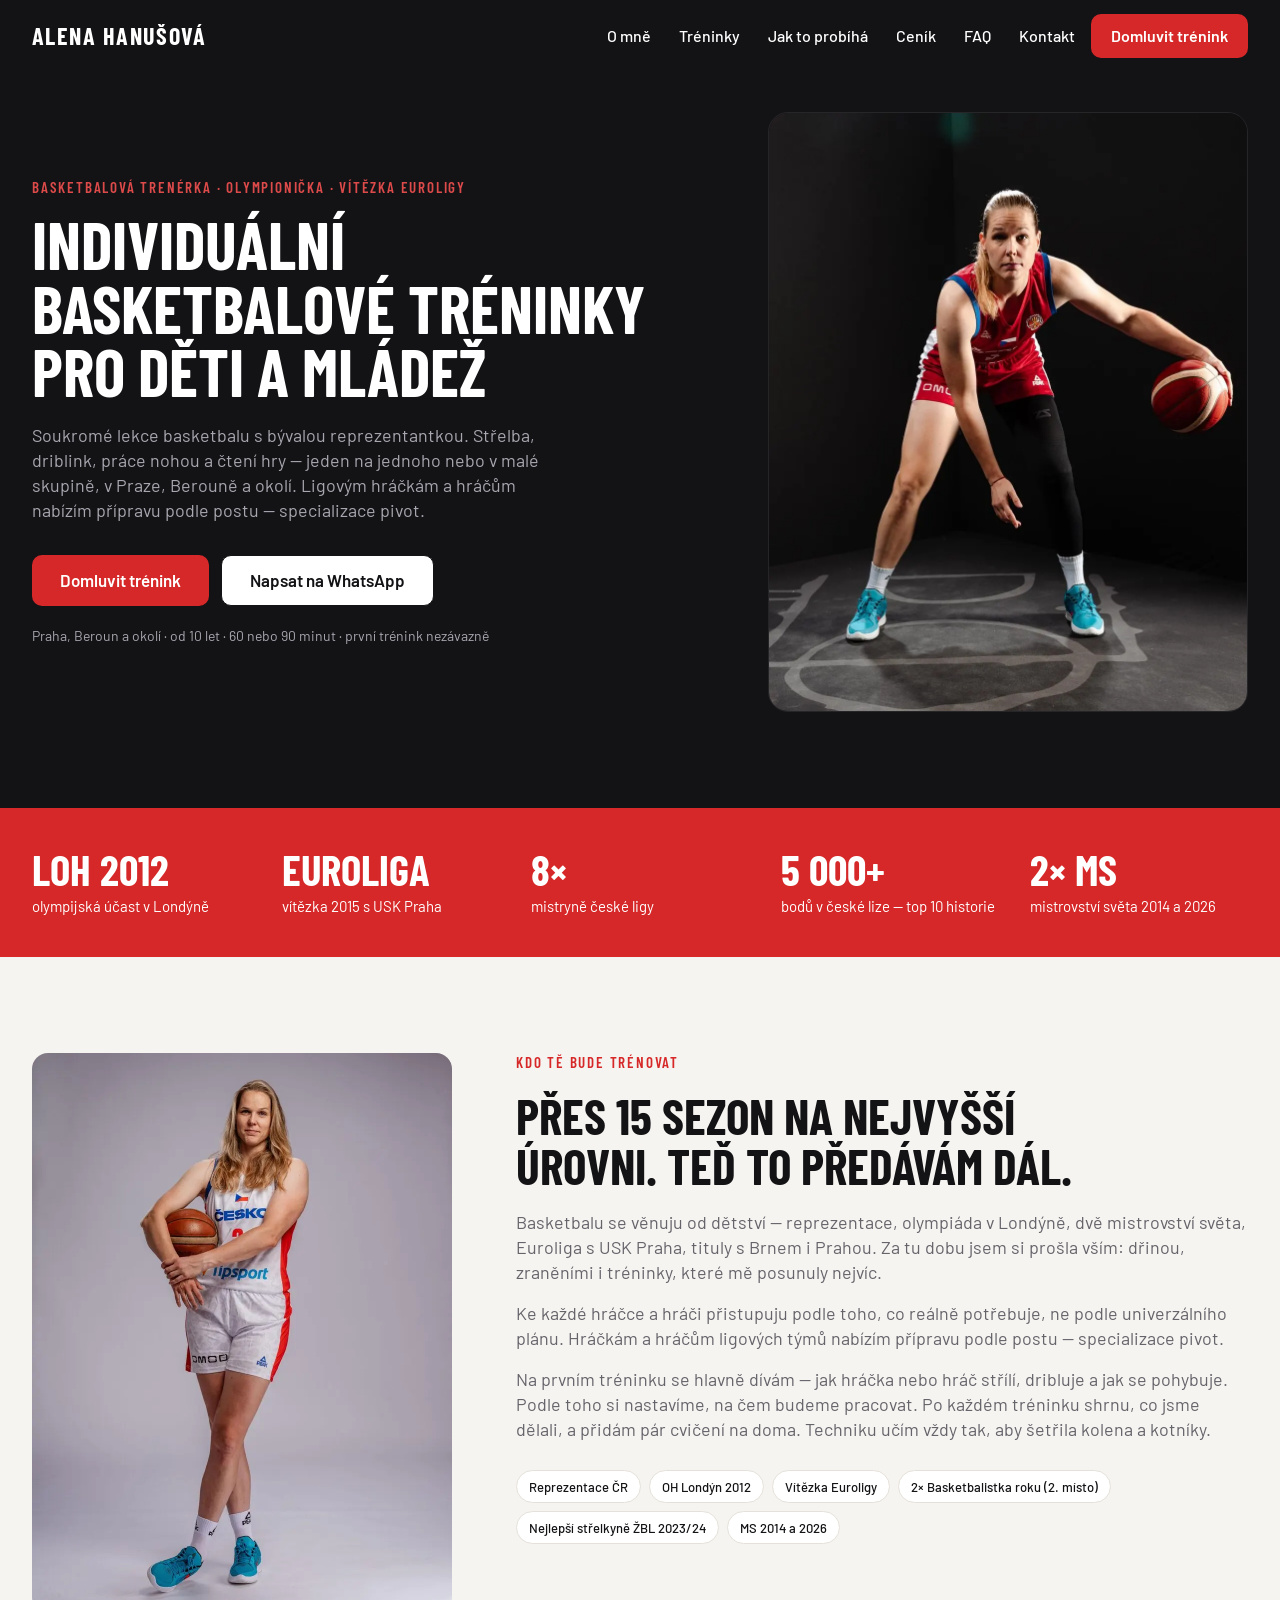
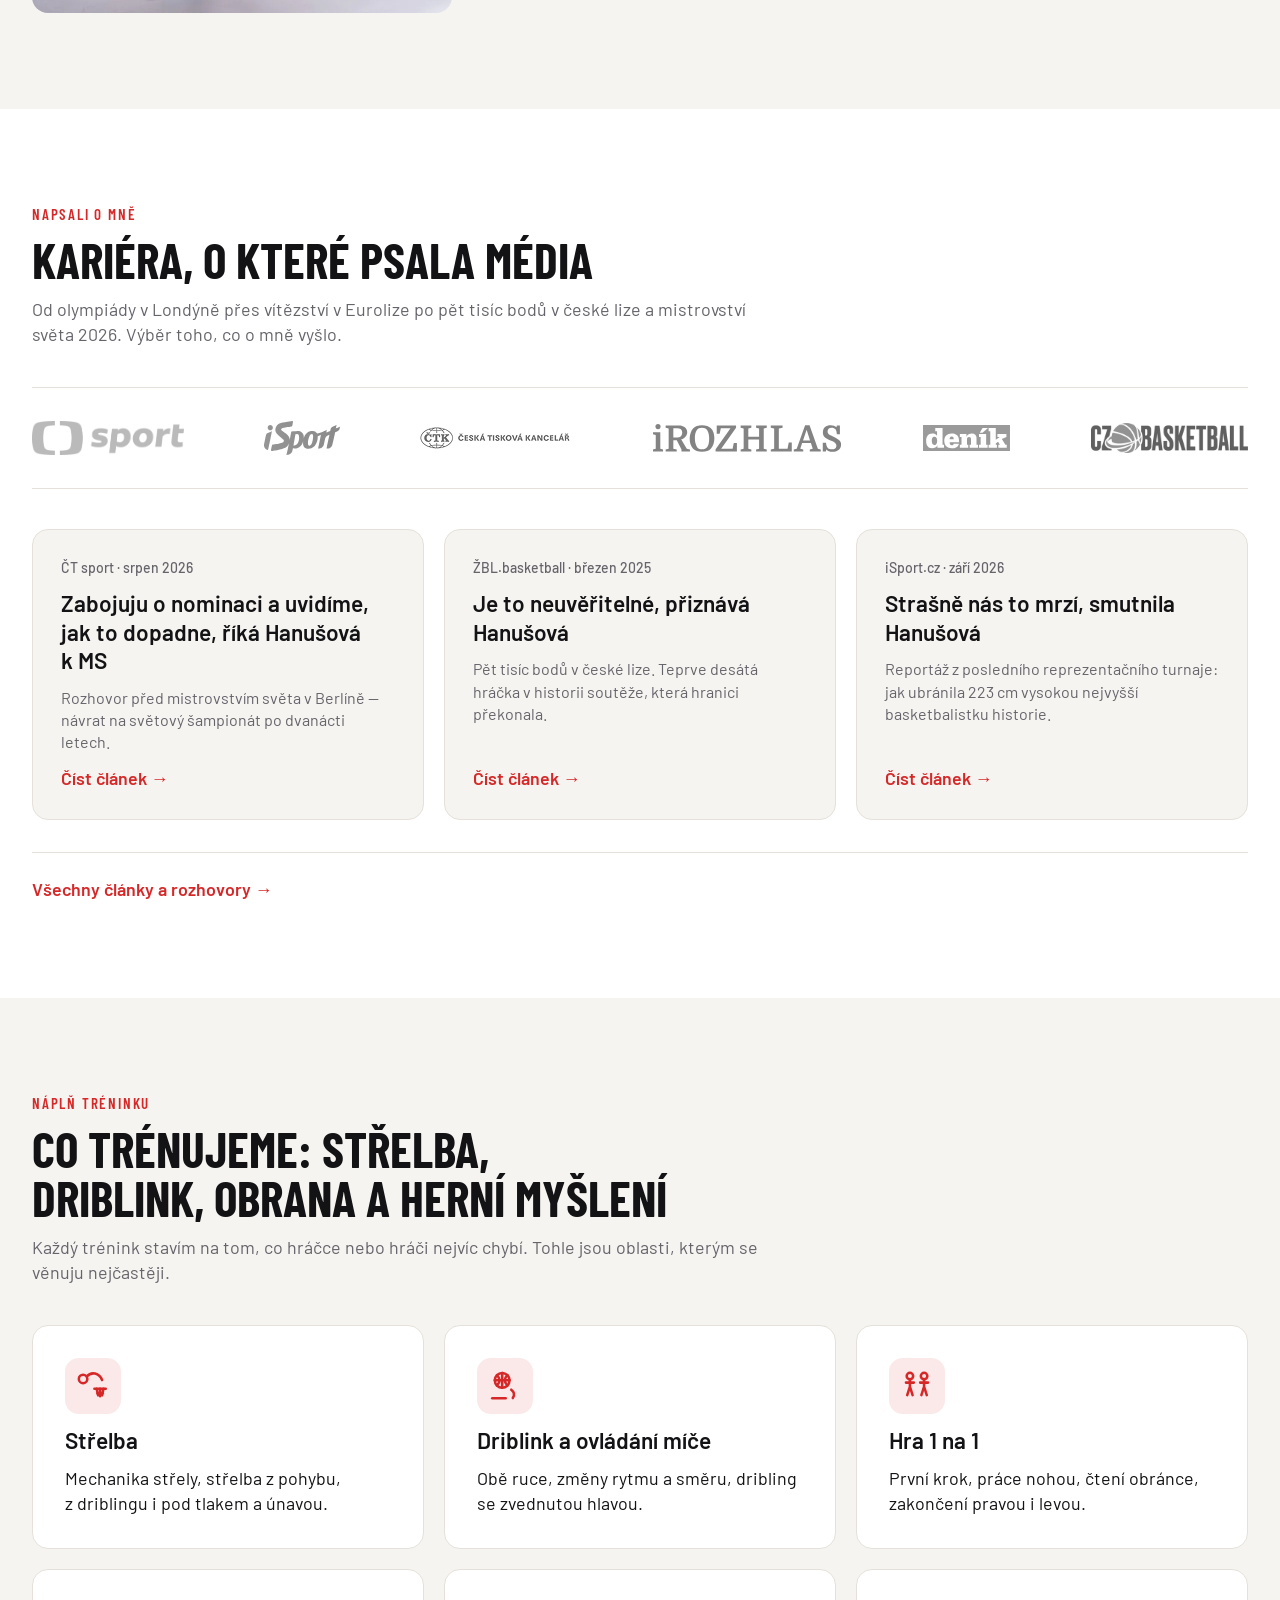
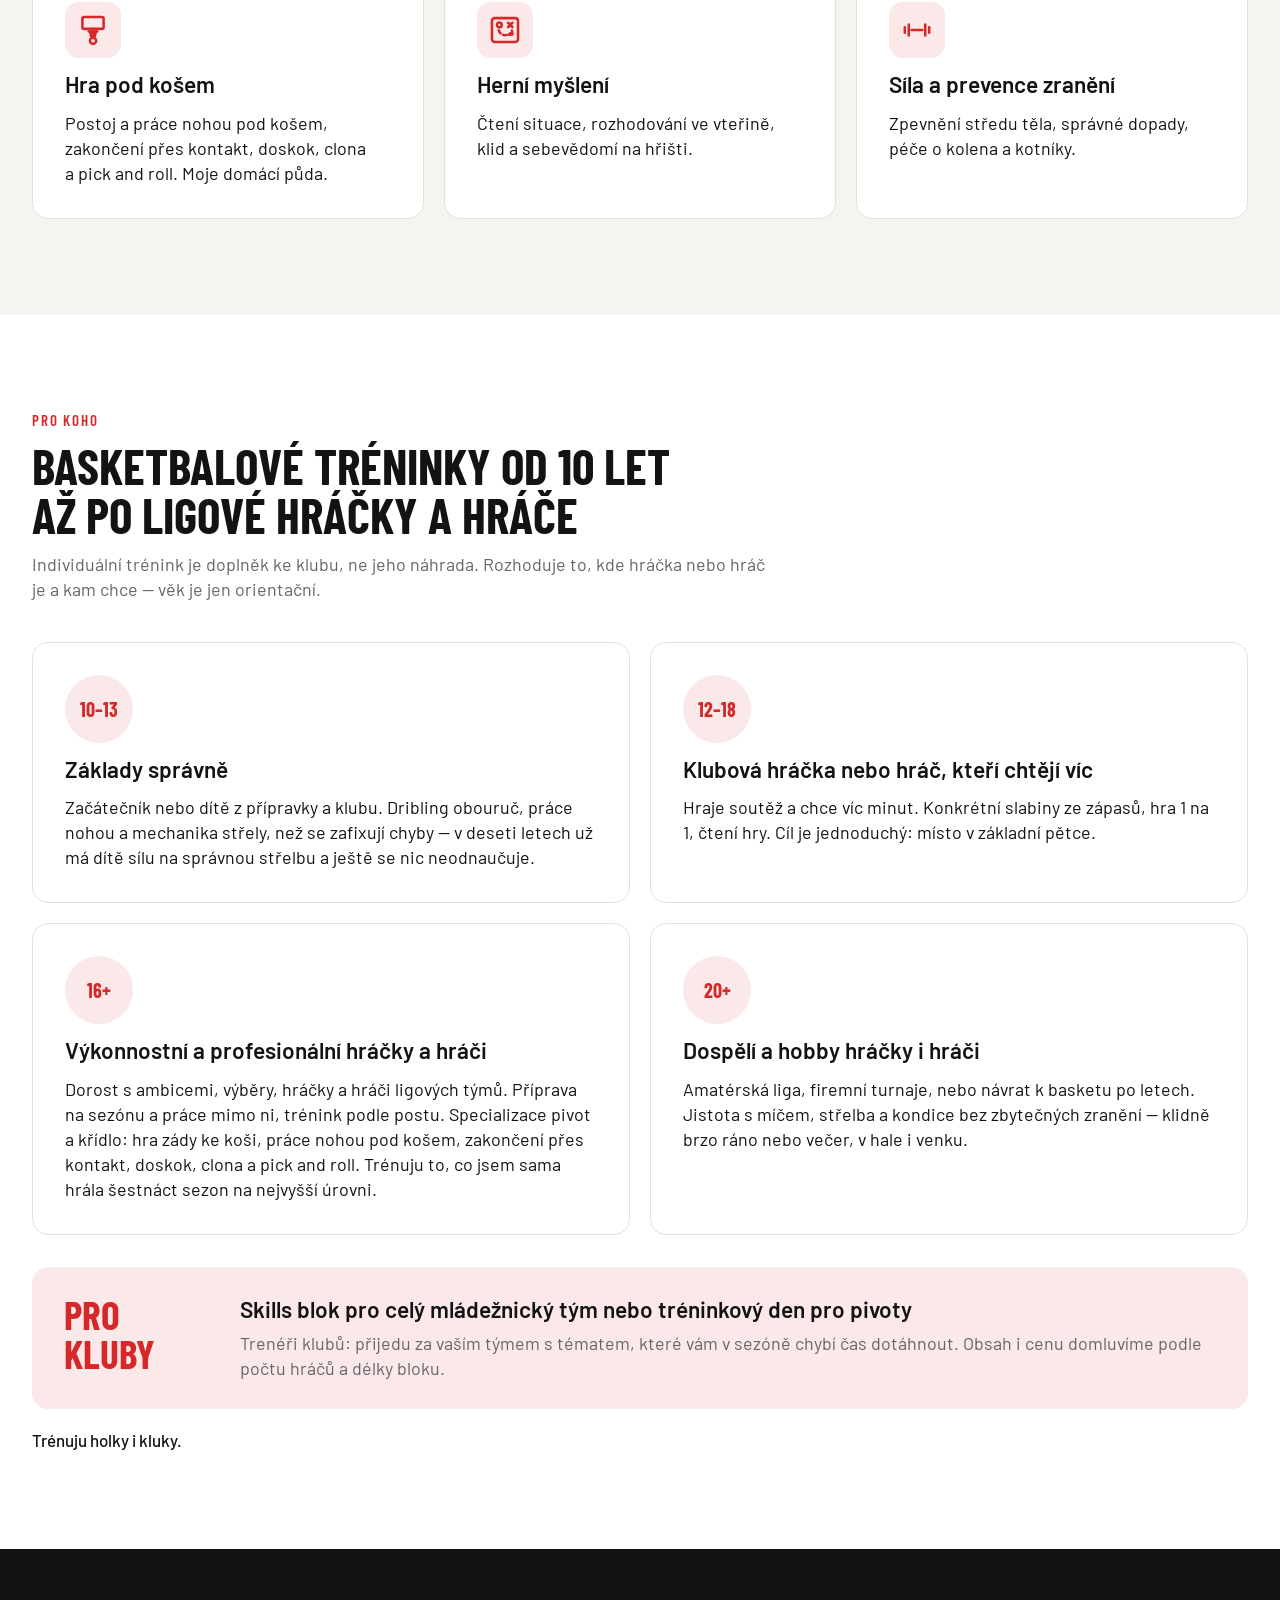
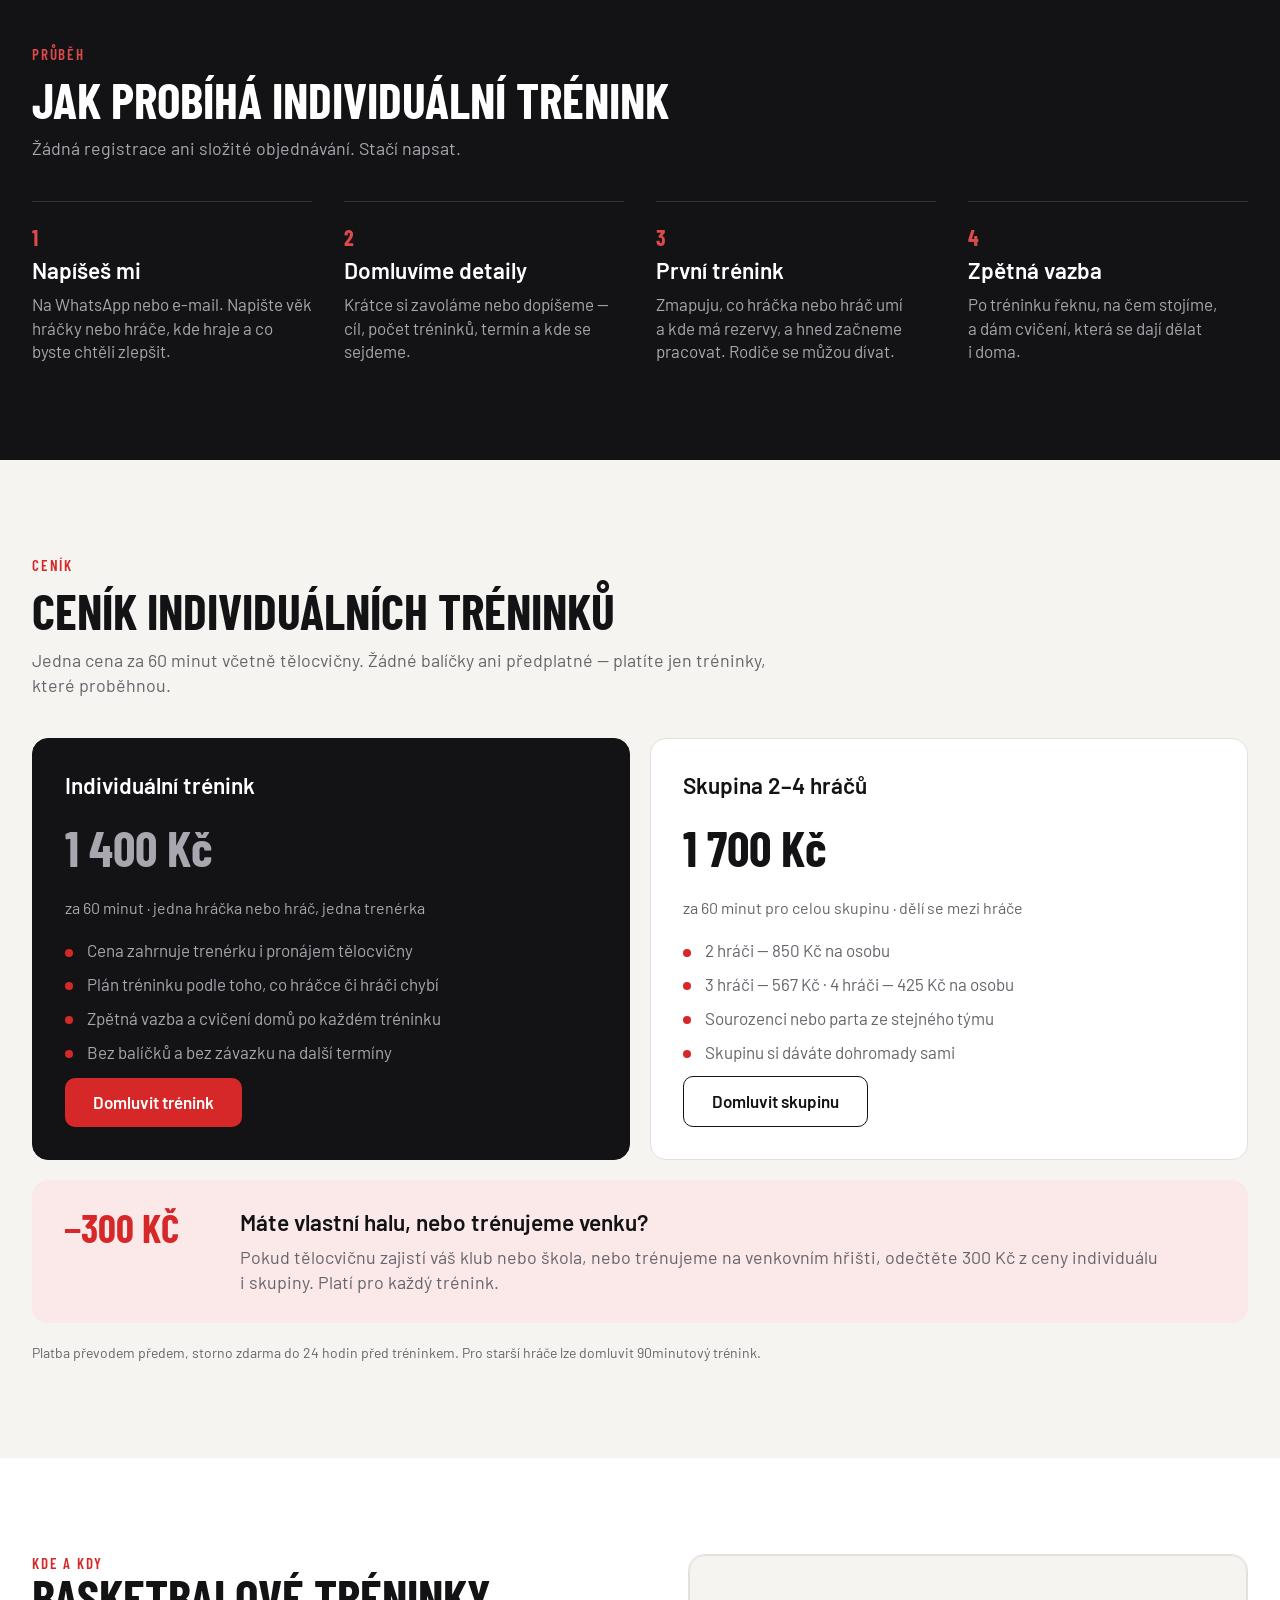
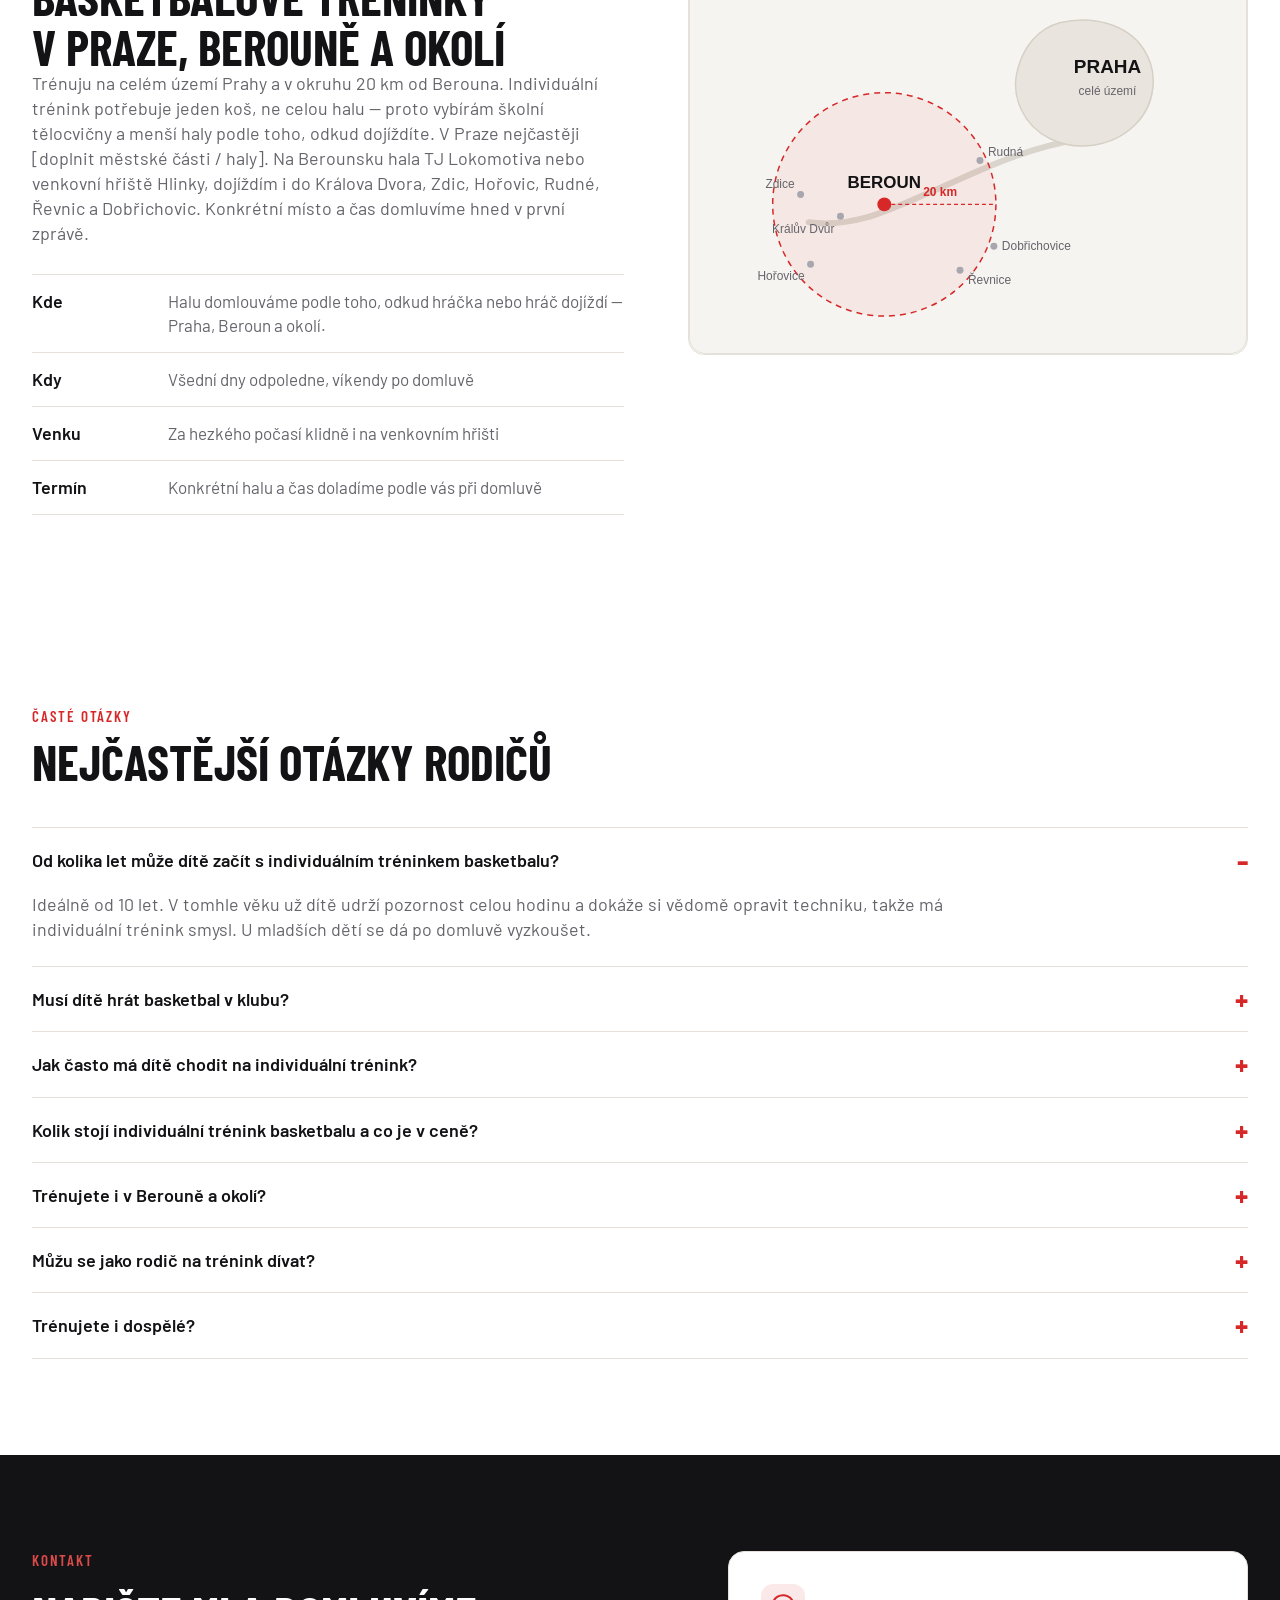
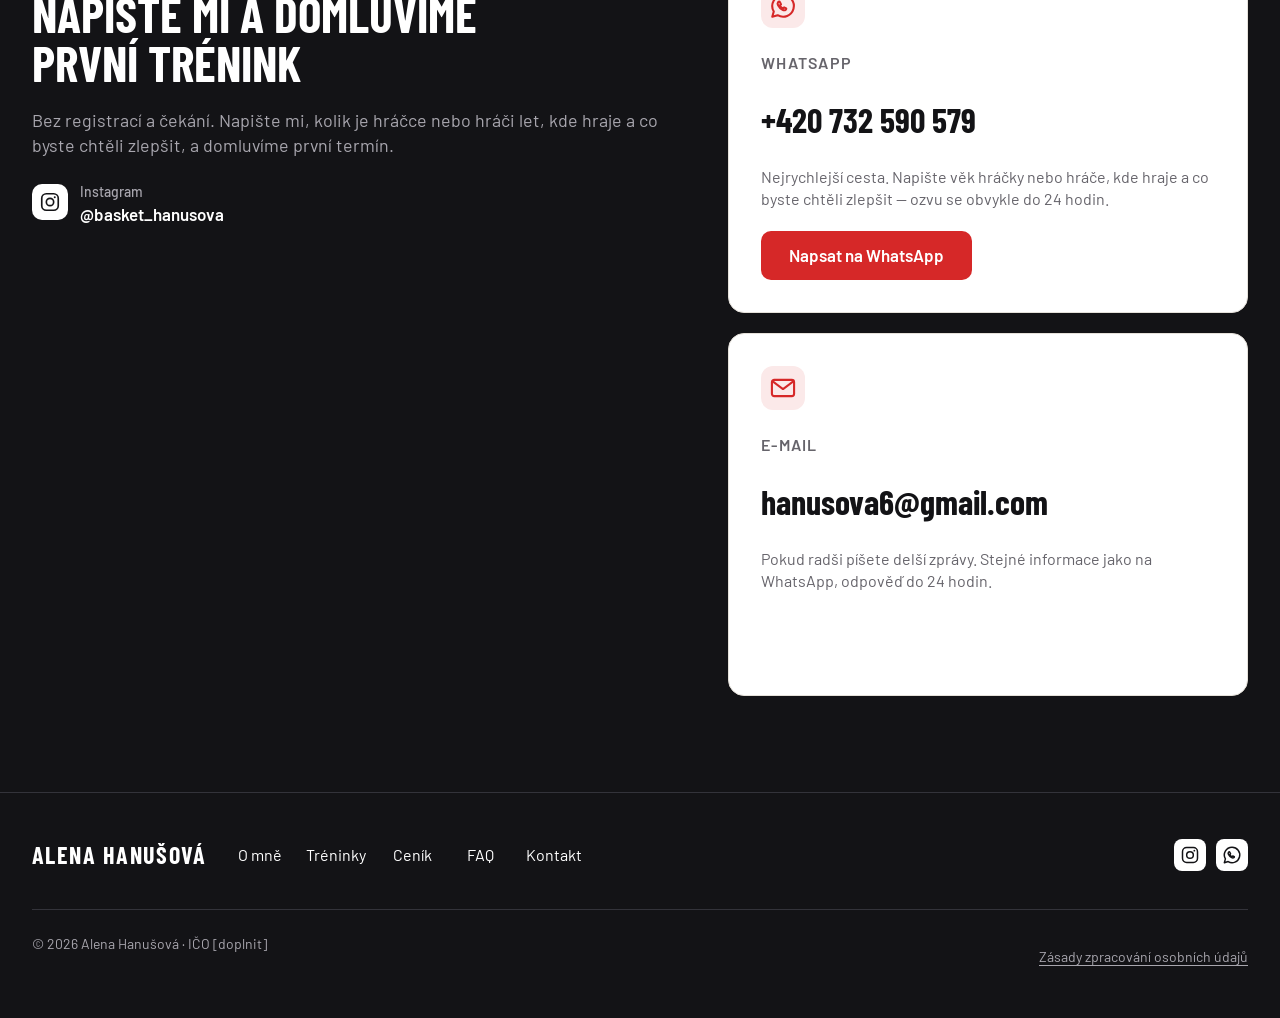
==== index.html @ 4578d489 "Statický web pro individuální basketbalové tréninky Jednostránkový web podle zadání: čisté HTML5, je" ====
<!DOCTYPE html>
<html lang="cs">
<head>
<meta charset="utf-8">
<meta name="viewport" content="width=device-width, initial-scale=1">
<title>Individuální basketbalové tréninky pro děti a mládež | Praha, Beroun – Alena Hanušová</title>
<meta name="description" content="Soukromé lekce basketbalu pro děti od 10 let s olympioničkou a vítězkou Euroligy. Střelba, driblink, hra 1 na 1. Praha, Beroun a okolí, v hale i venku. První trénink bez rizika.">
<link rel="canonical" href="https://baskethanusova.cz/">
<meta name="robots" content="index, follow, max-image-preview:large">
<meta property="og:type" content="website">
<meta property="og:locale" content="cs_CZ">
<meta property="og:title" content="Individuální basketbalové tréninky – Alena Hanušová">
<meta property="og:description" content="Olympionička a vítězka Euroligy trénuje děti, mládež i ligové hráče v Praze, Berouně a okolí.">
<meta property="og:url" content="https://baskethanusova.cz/">
<meta property="og:image" content="https://baskethanusova.cz/assets/img/og-image.jpg">
<meta property="og:image:width" content="1200">
<meta property="og:image:height" content="630">
<meta name="twitter:card" content="summary_large_image">
<meta name="theme-color" content="#131316">

<link rel="preload" href="/assets/fonts/barlow-condensed-700-latin.woff2" as="font" type="font/woff2" crossorigin>
<link rel="preload" href="/assets/fonts/barlow-400-latin.woff2" as="font" type="font/woff2" crossorigin>
<link rel="preload" href="/assets/img/hero.webp?v=2026-09" as="image" type="image/webp" fetchpriority="high">
<link rel="stylesheet" href="/assets/css/style.css?v=2026-09">

<link rel="icon" href="/favicon.ico" sizes="32x32">
<link rel="icon" href="/favicon.svg" type="image/svg+xml">
<link rel="apple-touch-icon" href="/apple-touch-icon.png">
<link rel="manifest" href="/site.webmanifest">
</head>
<body>

<a class="skip-link" href="#top">Přeskočit na obsah</a>

<!-- Ikony: jedna inline kopie jako <symbol>, zdrojové soubory jsou v&nbsp;assets/icons/ -->
<svg xmlns="http://www.w3.org/2000/svg" style="position:absolute;width:0;height:0;overflow:hidden" aria-hidden="true" focusable="false"><defs>
<symbol id="i-strelba" viewBox="0 0 24 24" fill="none" stroke="currentColor" stroke-width="1.8" stroke-linecap="round" stroke-linejoin="round"><circle cx="5" cy="7" r="3"/><path d="M7.6 5.3C10.8 1.6 16.4 2.7 18.4 7.8"/><path d="M13 14h8"/><path d="M14.6 14l1 4.6M17 14v5.2M19.4 14l-1 4.6"/><path d="M15.1 17.1h3.8"/></symbol>
<symbol id="i-driblink" viewBox="0 0 24 24" fill="none" stroke="currentColor" stroke-width="1.8" stroke-linecap="round" stroke-linejoin="round"><circle cx="10" cy="8" r="5.2"/><path d="M4.8 8h10.4M10 2.8v10.4"/><path d="M6.3 4.3c2.5 2.4 2.5 5 0 7.4M13.7 4.3c-2.5 2.4-2.5 5 0 7.4"/><path d="M16.4 14.6c2.1 1.6 2.6 3.7 1.1 5.9"/><path d="M3 20.6h9.5"/></symbol>
<symbol id="i-hra11" viewBox="0 0 24 24" fill="none" stroke="currentColor" stroke-width="1.8" stroke-linecap="round" stroke-linejoin="round"><circle cx="7" cy="5" r="2.3"/><path d="M7 7.3v5.2M4.2 9.6h5.6M7 12.5 5.1 18.4M7 12.5 8.9 18.4"/><circle cx="17" cy="5" r="2.3"/><path d="M17 7.3v5.2M14.2 9.6h5.6M17 12.5 15.1 18.4M17 12.5 18.9 18.4"/></symbol>
<symbol id="i-podkosem" viewBox="0 0 24 24" fill="none" stroke="currentColor" stroke-width="1.8" stroke-linecap="round" stroke-linejoin="round"><rect x="4.5" y="2.8" width="15" height="8.4" rx="1.2"/><path d="M12 11.2v1.9"/><path d="M9 13.1h6"/><path d="M10 13.1l.6 3.1M12 13.1v3.5M14 13.1l-.6 3.1"/><circle cx="12" cy="19.6" r="2.2"/></symbol>
<symbol id="i-mysleni" viewBox="0 0 24 24" fill="none" stroke="currentColor" stroke-width="1.8" stroke-linecap="round" stroke-linejoin="round"><rect x="2.8" y="3.6" width="18.4" height="16.8" rx="2"/><circle cx="8" cy="8.4" r="1.7"/><path d="M14.2 6.9l3 3M17.2 6.9l-3 3"/><path d="M7.6 12.2c1.1 3.6 5.1 4.6 8.2 2.1" stroke-dasharray="2.4 2.2"/><path d="M16.9 12.4l.4 2.7-2.7.3"/></symbol>
<symbol id="i-sila" viewBox="0 0 24 24" fill="none" stroke="currentColor" stroke-width="1.8" stroke-linecap="round" stroke-linejoin="round"><path d="M8.2 12h7.6"/><path d="M6.2 8.2v7.6M17.8 8.2v7.6"/><path d="M3.4 10.1v3.8M20.6 10.1v3.8"/></symbol>
<symbol id="i-whatsapp" viewBox="0 0 24 24" fill="none" stroke="currentColor" stroke-width="1.8" stroke-linecap="round" stroke-linejoin="round"><path d="M12 2.8a9.2 9.2 0 0 0-7.9 13.9L2.8 21.2l4.6-1.3A9.2 9.2 0 1 0 12 2.8Z"/><path d="M8.9 8.2c-.5 0-.9.2-1.2.6-.4.6-.5 1.5.1 2.6.7 1.4 2.4 3.1 3.8 3.8 1.1.6 2 .5 2.6.1.4-.3.6-.7.6-1.2l-1.9-.9-1 1c-1-.5-2.1-1.6-2.6-2.6l1-1-.9-1.9Z"/></symbol>
<symbol id="i-instagram" viewBox="0 0 24 24" fill="none" stroke="currentColor" stroke-width="1.8" stroke-linecap="round" stroke-linejoin="round"><rect x="3" y="3" width="18" height="18" rx="5"/><circle cx="12" cy="12" r="4"/><circle cx="17.2" cy="6.8" r="1.1" fill="currentColor" stroke="none"/></symbol>
<symbol id="i-obalka" viewBox="0 0 24 24" fill="none" stroke="currentColor" stroke-width="1.8" stroke-linecap="round" stroke-linejoin="round"><rect x="2.5" y="5" width="19" height="14" rx="2"/><path d="M3.2 6.4 12 12.9l8.8-6.5"/></symbol>
</defs></svg>

<header class="site-header">
  <div class="container site-header__bar">
    <a class="brand" href="#top">Alena Hanušová</a>

    <nav class="nav" aria-label="Hlavní navigace">
      <ul class="nav__list">
        <li><a class="nav__link" href="#o-mne">O&nbsp;mně</a></li>
        <li><a class="nav__link" href="#treninky">Tréninky</a></li>
        <li><a class="nav__link" href="#prubeh">Jak to probíhá</a></li>
        <li><a class="nav__link" href="#cenik">Ceník</a></li>
        <li><a class="nav__link" href="#faq">FAQ</a></li>
        <li><a class="nav__link" href="#kontakt">Kontakt</a></li>
      </ul>
    </nav>

    <a class="btn btn--primary btn--sm" href="#kontakt">Domluvit trénink</a>

    <button class="nav-toggle" type="button" id="nav-toggle" aria-expanded="false" aria-controls="nav-drawer" aria-label="Otevřít menu">
      <span class="nav-toggle__box" aria-hidden="true"><span></span><span></span><span></span></span>
    </button>
  </div>

  <div class="nav-drawer" id="nav-drawer" hidden>
    <nav class="container" aria-label="Navigace v menu">
      <ul class="nav-drawer__list">
        <li><a href="#o-mne">O&nbsp;mně</a></li>
        <li><a href="#treninky">Tréninky</a></li>
        <li><a href="#prubeh">Jak to probíhá</a></li>
        <li><a href="#cenik">Ceník</a></li>
        <li><a href="#faq">FAQ</a></li>
        <li><a href="#kontakt">Kontakt</a></li>
      </ul>
    </nav>
  </div>
</header>

<main id="main">

<section class="hero" id="top">
  <div class="container hero__grid">
    <div class="hero__body">
      <p class="kicker">Basketbalová trenérka · Olympionička · Vítězka Euroligy</p>
      <h1 class="hero__title">Individuální basketbalové tréninky pro děti a&nbsp;mládež</h1>
      <p class="hero__perex">Soukromé lekce basketbalu s&nbsp;bývalou reprezentantkou. Střelba, driblink, práce nohou a&nbsp;čtení hry — jeden na jednoho nebo v&nbsp;malé skupině, v&nbsp;Praze, Berouně a&nbsp;okolí. Ligovým hráčkám a&nbsp;hráčům nabízím přípravu podle postu — specializace pivot.</p>
      <div class="btn-row">
        <a class="btn btn--primary btn--block" href="#kontakt">Domluvit trénink</a>
        <a class="btn btn--secondary btn--block" data-cta="whatsapp" rel="noopener" href="https://wa.me/420732590579?text=Dobr%C3%BD%20den%2C%20m%C3%A1m%20z%C3%A1jem%20o%20individu%C3%A1ln%C3%AD%20tr%C3%A9nink.%20V%C4%9Bk%20hr%C3%A1%C4%8De%3A%20%E2%80%A6%2C%20klub%3A%20%E2%80%A6%2C%20co%20chceme%20zlep%C5%A1it%3A%20%E2%80%A6">Napsat na WhatsApp</a>
      </div>
      <p class="hero__meta">Praha, Beroun a&nbsp;okolí · od 10&nbsp;let · 60 nebo 90&nbsp;minut · první trénink nezávazně</p>
    </div>

    <figure class="hero__figure">
      <picture>
        <source srcset="/assets/img/hero.webp?v=2026-09" type="image/webp">
        <img class="hero__photo" src="/assets/img/hero.jpg?v=2026-09" width="960" height="1200"
             fetchpriority="high" decoding="async"
             alt="Alena Hanušová, basketbalová trenérka, při driblingu — studiová fotografie v reprezentačním dresu">
      </picture>
    </figure>
  </div>
</section>

<section class="section section--red stats" aria-label="Sportovní úspěchy">
  <div class="container">
    <ul class="stats__list">
      <li class="stats__item"><span class="stats__figure">LOH 2012</span><span class="stats__label">olympijská účast v&nbsp;Londýně</span></li>
      <li class="stats__item"><span class="stats__figure">Euroliga</span><span class="stats__label">vítězka 2015 s&nbsp;USK Praha</span></li>
      <li class="stats__item"><span class="stats__figure">8×</span><span class="stats__label">mistryně české ligy</span></li>
      <li class="stats__item"><span class="stats__figure">5&nbsp;000+</span><span class="stats__label">bodů v&nbsp;české lize — top 10 historie</span></li>
      <li class="stats__item"><span class="stats__figure">2× MS</span><span class="stats__label">mistrovství světa 2014 a&nbsp;2026</span></li>
    </ul>
  </div>
</section>

<section class="section section--page" id="o-mne">
  <div class="container about__grid">
    <figure class="about__figure">
      <picture>
        <source srcset="/assets/img/about.webp?v=2026-09" type="image/webp">
        <img class="about__photo" src="/assets/img/about.jpg?v=2026-09" width="840" height="1120" loading="lazy" decoding="async"
             alt="Alena Hanušová s basketbalovým míčem, portrét v dresu české reprezentace">
      </picture>
    </figure>

    <div class="about__body">
      <p class="kicker">Kdo tě bude trénovat</p>
      <h2>Přes 15&nbsp;sezon na nejvyšší úrovni. Teď to předávám dál.</h2>
      <div class="prose">
        <p>Basketbalu se věnuju od dětství — reprezentace, olympiáda v&nbsp;Londýně, dvě mistrovství světa, Euroliga s&nbsp;USK Praha, tituly s&nbsp;Brnem i&nbsp;Prahou. Za tu dobu jsem si prošla vším: dřinou, zraněními i&nbsp;tréninky, které mě posunuly nejvíc.</p>
        <p>Ke každé hráčce a&nbsp;hráči přistupuju podle toho, co reálně potřebuje, ne podle univerzálního plánu. Hráčkám a&nbsp;hráčům ligových týmů nabízím přípravu podle postu — specializace pivot.</p>
        <p>Na prvním tréninku se hlavně dívám — jak hráčka nebo hráč střílí, dribluje a&nbsp;jak se pohybuje. Podle toho si nastavíme, na čem budeme pracovat. Po každém tréninku shrnu, co jsme dělali, a&nbsp;přidám pár cvičení na doma. Techniku učím vždy tak, aby šetřila kolena a&nbsp;kotníky.</p>
      </div>
      <ul class="pills about__pills">
        <li>Reprezentace ČR</li>
        <li>OH Londýn 2012</li>
        <li>Vítězka Euroligy</li>
        <li>2× Basketbalistka roku (2. místo)</li>
        <li>Nejlepší střelkyně ŽBL 2023/24</li>
        <li>MS 2014 a&nbsp;2026</li>
      </ul>
    </div>
  </div>
</section>

<section class="section section--white" id="media">
  <div class="container">
    <div class="section__head">
      <p class="kicker">Napsali o&nbsp;mně</p>
      <h2>Kariéra, o&nbsp;které psala média</h2>
      <p class="lead">Od olympiády v&nbsp;Londýně přes vítězství v&nbsp;Eurolize po pět tisíc bodů v&nbsp;české lize a&nbsp;mistrovství světa 2026. Výběr toho, co o&nbsp;mně vyšlo.</p>
    </div>

    <div class="media-logos">
      <a href="https://sport.ceskatelevize.cz/clanek/basketbal/zabojuju-o-nominaci-a-uvidime-jak-to-dopadne-rika-hanusova-k-ms-158408" target="_blank" rel="noopener"><img src="/assets/icons/media/ct-sport.png?v=2026-09" width="357" height="80" loading="lazy" alt="ČT sport" data-h="34"></a>
      <a href="https://isport.blesk.cz/clanek/ostatni-basketbal/479533/basketbalistky-konci-na-ms-uz-po-zakladni-skupine-strasne-nas-to-mrzi-smutnila-hanusova.html" target="_blank" rel="noopener"><img src="/assets/icons/media/isport.svg?v=2026-09" width="179" height="80" loading="lazy" alt="iSport" data-h="34"></a>
      <a href="https://www.ceskenoviny.cz/zpravy/bojovaly-jsme-az-do-konce-rekla-po-prohre-basketbalistek-s-cinou-hanusova/2870886" target="_blank" rel="noopener"><img src="/assets/icons/media/ctk.png?v=2026-09" width="150" height="22" loading="lazy" alt="ČTK" data-h="24"></a>
      <a href="https://www.irozhlas.cz/" target="_blank" rel="noopener"><img src="/assets/icons/media/irozhlas.svg?v=2026-09" width="373" height="54" loading="lazy" alt="iROZHLAS" data-h="28"></a>
      <a href="https://prazsky.denik.cz/basketbal/zenska-basketbalova-liga-nadstavba-brandys-nad-labem-slovanka-alena-hanusova/" target="_blank" rel="noopener"><img src="/assets/icons/media/denik.svg?v=2026-09" width="713" height="213" loading="lazy" alt="Deník" data-h="26"></a>
      <a href="https://zbl.basketball/" target="_blank" rel="noopener"><img src="/assets/icons/media/cz-basketball.png?v=2026-09" width="420" height="80" loading="lazy" alt="CZ Basketball" data-h="30"></a>
    </div>

    <div class="articles">
      <a class="article-card" href="https://sport.ceskatelevize.cz/clanek/basketbal/zabojuju-o-nominaci-a-uvidime-jak-to-dopadne-rika-hanusova-k-ms-158408" target="_blank" rel="noopener">
        <p class="article-card__meta">ČT sport · srpen 2026</p>
        <h3>Zabojuju o&nbsp;nominaci a&nbsp;uvidíme, jak to dopadne, říká Hanušová k&nbsp;MS</h3>
        <p class="article-card__text">Rozhovor před mistrovstvím světa v&nbsp;Berlíně — návrat na světový šampionát po dvanácti letech.</p>
        <span class="article-card__more" aria-hidden="true">Číst článek →</span>
      </a>
      <a class="article-card" href="https://zbl.basketball/je-to-neuveritelne-priznava-hanusova/18984" target="_blank" rel="noopener">
        <p class="article-card__meta">ŽBL.basketball · březen 2025</p>
        <h3>Je to neuvěřitelné, přiznává Hanušová</h3>
        <p class="article-card__text">Pět tisíc bodů v&nbsp;české lize. Teprve desátá hráčka v&nbsp;historii soutěže, která hranici překonala.</p>
        <span class="article-card__more" aria-hidden="true">Číst článek →</span>
      </a>
      <a class="article-card" href="https://isport.blesk.cz/clanek/ostatni-basketbal/479533/basketbalistky-konci-na-ms-uz-po-zakladni-skupine-strasne-nas-to-mrzi-smutnila-hanusova.html" target="_blank" rel="noopener">
        <p class="article-card__meta">iSport.cz · září 2026</p>
        <h3>Strašně nás to mrzí, smutnila Hanušová</h3>
        <p class="article-card__text">Reportáž z&nbsp;posledního reprezentačního turnaje: jak ubránila 223&nbsp;cm vysokou nejvyšší basketbalistku historie.</p>
        <span class="article-card__more" aria-hidden="true">Číst článek →</span>
      </a>
    </div>

    <details class="disclosure">
      <summary>Všechny články a&nbsp;rozhovory →</summary>
      <ul class="disclosure__list">
        <li>ČT sport — <a href="https://sport.ceskatelevize.cz/clanek/basketbal/pozvanka-byl-lehky-sok-uzavrit-tuto-kapitolu-doma-by-bylo-krasne-priznala-hanusova/6824a5711ab93781d4fe1168" target="_blank" rel="noopener">Pozvánka byl lehký šok, přiznala Hanušová</a> (květen 2025)</li>
        <li>ČTK / ČeskéNoviny — <a href="https://www.ceskenoviny.cz/zpravy/bojovaly-jsme-az-do-konce-rekla-po-prohre-basketbalistek-s-cinou-hanusova/2870886" target="_blank" rel="noopener">Bojovaly jsme až do konce, řekla po prohře s&nbsp;Čínou Hanušová</a> (září 2026)</li>
        <li>Pražský deník — <a href="https://prazsky.denik.cz/basketbal/zenska-basketbalova-liga-nadstavba-brandys-nad-labem-slovanka-alena-hanusova/" target="_blank" rel="noopener">Brandýs udolal Slovanku, Hanušová se blíží hranici pěti tisíc bodů</a></li>
        <li>[doplnit: profil na zbl.basketball, olympijskytym.cz, Wikipedia — ověřit URL]</li>
      </ul>
    </details>
  </div>
</section>

<section class="section section--page" id="treninky">
  <div class="container">
    <div class="section__head">
      <p class="kicker">Náplň tréninku</p>
      <h2>Co trénujeme: střelba, driblink, obrana a&nbsp;herní myšlení</h2>
      <p class="lead">Každý trénink stavím na tom, co hráčce nebo hráči nejvíc chybí. Tohle jsou oblasti, kterým se věnuju nejčastěji.</p>
    </div>

    <div class="grid-cards grid-cards--3">
      <article class="card">
        <span class="icon-tile"><svg aria-hidden="true" focusable="false"><use href="#i-strelba"></use></svg></span>
        <h3>Střelba</h3>
        <p>Mechanika střely, střelba z&nbsp;pohybu, z&nbsp;driblingu i&nbsp;pod tlakem a&nbsp;únavou.</p>
      </article>
      <article class="card">
        <span class="icon-tile"><svg aria-hidden="true" focusable="false"><use href="#i-driblink"></use></svg></span>
        <h3>Driblink a&nbsp;ovládání míče</h3>
        <p>Obě ruce, změny rytmu a&nbsp;směru, dribling se zvednutou hlavou.</p>
      </article>
      <article class="card">
        <span class="icon-tile"><svg aria-hidden="true" focusable="false"><use href="#i-hra11"></use></svg></span>
        <h3>Hra 1 na 1</h3>
        <p>První krok, práce nohou, čtení obránce, zakončení pravou i&nbsp;levou.</p>
      </article>
      <article class="card">
        <span class="icon-tile"><svg aria-hidden="true" focusable="false"><use href="#i-podkosem"></use></svg></span>
        <h3>Hra pod košem</h3>
        <p>Postoj a&nbsp;práce nohou pod košem, zakončení přes kontakt, doskok, clona a&nbsp;pick and roll. Moje domácí půda.</p>
      </article>
      <article class="card">
        <span class="icon-tile"><svg aria-hidden="true" focusable="false"><use href="#i-mysleni"></use></svg></span>
        <h3>Herní myšlení</h3>
        <p>Čtení situace, rozhodování ve vteřině, klid a&nbsp;sebevědomí na hřišti.</p>
      </article>
      <article class="card">
        <span class="icon-tile"><svg aria-hidden="true" focusable="false"><use href="#i-sila"></use></svg></span>
        <h3>Síla a&nbsp;prevence zranění</h3>
        <p>Zpevnění středu těla, správné dopady, péče o&nbsp;kolena a&nbsp;kotníky.</p>
      </article>
    </div>
  </div>
</section>

<section class="section section--white" id="pro-koho">
  <div class="container">
    <div class="section__head">
      <p class="kicker">Pro koho</p>
      <h2>Basketbalové tréninky od 10&nbsp;let až po ligové hráčky a&nbsp;hráče</h2>
      <p class="lead">Individuální trénink je doplněk ke klubu, ne jeho náhrada. Rozhoduje to, kde hráčka nebo hráč je a&nbsp;kam chce — věk je jen orientační.</p>
    </div>

    <div class="grid-cards">
      <article class="card">
        <span class="age-badge" aria-hidden="true">10–13</span>
        <h3><span class="visually-hidden">10–13 · </span>Základy správně</h3>
        <p>Začátečník nebo dítě z&nbsp;přípravky a&nbsp;klubu. Dribling obouruč, práce nohou a&nbsp;mechanika střely, než se zafixují chyby — v&nbsp;deseti letech už má dítě sílu na správnou střelbu a&nbsp;ještě se nic neodnaučuje.</p>
      </article>
      <article class="card">
        <span class="age-badge" aria-hidden="true">12–18</span>
        <h3><span class="visually-hidden">12–18 · </span>Klubová hráčka nebo hráč, kteří chtějí víc</h3>
        <p>Hraje soutěž a&nbsp;chce víc minut. Konkrétní slabiny ze zápasů, hra 1 na 1, čtení hry. Cíl je jednoduchý: místo v&nbsp;základní pětce.</p>
      </article>
      <article class="card">
        <span class="age-badge" aria-hidden="true">16+</span>
        <h3><span class="visually-hidden">16+ · </span>Výkonnostní a&nbsp;profesionální hráčky a&nbsp;hráči</h3>
        <p>Dorost s&nbsp;ambicemi, výběry, hráčky a&nbsp;hráči ligových týmů. Příprava na sezónu a&nbsp;práce mimo ni, trénink podle postu. Specializace pivot a&nbsp;křídlo: hra zády ke koši, práce nohou pod košem, zakončení přes kontakt, doskok, clona a&nbsp;pick and roll. Trénuju to, co jsem sama hrála šestnáct sezon na nejvyšší úrovni.</p>
      </article>
      <article class="card">
        <span class="age-badge" aria-hidden="true">20+</span>
        <h3><span class="visually-hidden">20+ · </span>Dospělí a&nbsp;hobby hráčky i&nbsp;hráči</h3>
        <p>Amatérská liga, firemní turnaje, nebo návrat k&nbsp;basketu po letech. Jistota s&nbsp;míčem, střelba a&nbsp;kondice bez zbytečných zranění — klidně brzo ráno nebo večer, v&nbsp;hale i&nbsp;venku.</p>
      </article>
    </div>

    <div class="strip audience__strip">
      <p class="strip__figure">Pro kluby</p>
      <div class="strip__body">
        <h3>Skills blok pro celý mládežnický tým nebo tréninkový den pro pivoty</h3>
        <p>Trenéři klubů: přijedu za vaším týmem s&nbsp;tématem, které vám v&nbsp;sezóně chybí čas dotáhnout. Obsah i&nbsp;cenu domluvíme podle počtu hráčů a&nbsp;délky bloku.</p>
      </div>
    </div>

    <p class="audience__note">Trénuju holky i&nbsp;kluky.</p>
  </div>
</section>

<section class="section section--ink" id="prubeh">
  <div class="container">
    <div class="section__head">
      <p class="kicker">Průběh</p>
      <h2>Jak probíhá individuální trénink</h2>
      <p class="lead">Žádná registrace ani složité objednávání. Stačí napsat.</p>
    </div>

    <ol class="steps">
      <li class="steps__item">
        <span class="steps__num" aria-hidden="true">1</span>
        <h3>Napíšeš mi</h3>
        <p>Na WhatsApp nebo e-mail. Napište věk hráčky nebo hráče, kde hraje a&nbsp;co byste chtěli zlepšit.</p>
      </li>
      <li class="steps__item">
        <span class="steps__num" aria-hidden="true">2</span>
        <h3>Domluvíme detaily</h3>
        <p>Krátce si zavoláme nebo dopíšeme — cíl, počet tréninků, termín a&nbsp;kde se sejdeme.</p>
      </li>
      <li class="steps__item">
        <span class="steps__num" aria-hidden="true">3</span>
        <h3>První trénink</h3>
        <p>Zmapuju, co hráčka nebo hráč umí a&nbsp;kde má rezervy, a&nbsp;hned začneme pracovat. Rodiče se můžou dívat.</p>
      </li>
      <li class="steps__item">
        <span class="steps__num" aria-hidden="true">4</span>
        <h3>Zpětná vazba</h3>
        <p>Po tréninku řeknu, na čem stojíme, a&nbsp;dám cvičení, která se dají dělat i&nbsp;doma.</p>
      </li>
    </ol>
  </div>
</section>

<section class="section section--page" id="cenik">
  <div class="container">
    <div class="section__head">
      <p class="kicker">Ceník</p>
      <h2>Ceník individuálních tréninků</h2>
      <p class="lead">Jedna cena za 60&nbsp;minut včetně tělocvičny. Žádné balíčky ani předplatné — platíte jen tréninky, které proběhnou.</p>
    </div>

    <div class="pricing">
      <article class="card card--ink price-card">
        <h3>Individuální trénink</h3>
        <p class="price-card__amount">1&nbsp;400&nbsp;Kč</p>
        <p class="price-card__unit">za 60&nbsp;minut · jedna hráčka nebo hráč, jedna trenérka</p>
        <ul class="ticks">
          <li>Cena zahrnuje trenérku i&nbsp;pronájem tělocvičny</li>
          <li>Plán tréninku podle toho, co hráčce či hráči chybí</li>
          <li>Zpětná vazba a&nbsp;cvičení domů po každém tréninku</li>
          <li>Bez balíčků a&nbsp;bez závazku na další termíny</li>
        </ul>
        <a class="btn btn--primary" href="#kontakt">Domluvit trénink</a>
      </article>

      <article class="card price-card">
        <h3>Skupina 2–4 hráčů</h3>
        <p class="price-card__amount">1&nbsp;700&nbsp;Kč</p>
        <p class="price-card__unit">za 60&nbsp;minut pro celou skupinu · dělí se mezi hráče</p>
        <ul class="ticks">
          <li>2 hráči — 850&nbsp;Kč na osobu</li>
          <li>3 hráči — 567&nbsp;Kč · 4 hráči — 425&nbsp;Kč na osobu</li>
          <li>Sourozenci nebo parta ze stejného týmu</li>
          <li>Skupinu si dáváte dohromady sami</li>
        </ul>
        <a class="btn btn--secondary" href="#kontakt">Domluvit skupinu</a>
      </article>
    </div>

    <div class="strip pricing__strip">
      <p class="strip__figure">−300&nbsp;Kč</p>
      <div class="strip__body">
        <h3>Máte vlastní halu, nebo trénujeme venku?</h3>
        <p>Pokud tělocvičnu zajistí váš klub nebo škola, nebo trénujeme na venkovním hřišti, odečtěte 300&nbsp;Kč z&nbsp;ceny individuálu i&nbsp;skupiny. Platí pro každý trénink.</p>
      </div>
    </div>

    <p class="note pricing__note">Platba převodem předem, storno zdarma do 24&nbsp;hodin před tréninkem. Pro starší hráče lze domluvit 90minutový trénink.</p>
  </div>
</section>

<section class="section section--white" id="praha-beroun">
  <div class="container where__grid">
    <figure class="where__figure">
      <img class="where__map" src="/assets/img/mapa.svg?v=2026-09" width="560" height="400" loading="lazy"
           alt="Schematická mapa: území Prahy a okruh 20 km kolem Berouna s obcemi, kam trenérka dojíždí">
    </figure>

    <div class="where__body">
      <p class="kicker">Kde a&nbsp;kdy</p>
      <h2>Basketbalové tréninky v&nbsp;Praze, Berouně a&nbsp;okolí</h2>
      <p class="lead">Trénuju na celém území Prahy a&nbsp;v&nbsp;okruhu 20&nbsp;km od Berouna. Individuální trénink potřebuje jeden koš, ne celou halu — proto vybírám školní tělocvičny a&nbsp;menší haly podle toho, odkud dojíždíte. V&nbsp;Praze nejčastěji [doplnit městské části / haly]. Na Berounsku hala TJ Lokomotiva nebo venkovní hřiště Hlinky, dojíždím i&nbsp;do Králova Dvora, Zdic, Hořovic, Rudné, Řevnic a&nbsp;Dobřichovic. Konkrétní místo a&nbsp;čas domluvíme hned v&nbsp;první zprávě.</p>

      <dl class="deflist">
        <div class="deflist__row"><dt>Kde</dt><dd>Halu domlouváme podle toho, odkud hráčka nebo hráč dojíždí — Praha, Beroun a&nbsp;okolí.</dd></div>
        <div class="deflist__row"><dt>Kdy</dt><dd>Všední dny odpoledne, víkendy po domluvě</dd></div>
        <div class="deflist__row"><dt>Venku</dt><dd>Za hezkého počasí klidně i&nbsp;na venkovním hřišti</dd></div>
        <div class="deflist__row"><dt>Termín</dt><dd>Konkrétní halu a&nbsp;čas doladíme podle vás při domluvě</dd></div>
      </dl>
    </div>
  </div>
</section>

<!-- Reference: připraveno, zobrazí se po doplnění prvních citací.
     Obsah je v <template>, takže se nerenderuje ani neindexuje. -->
<template id="reference-template">
<section class="section section--page" id="reference">
  <div class="container">
    <div class="section__head">
      <p class="kicker">Reference</p>
      <h2>Co říkají rodiče a&nbsp;hráči</h2>
    </div>
    <div class="grid-cards grid-cards--3">
      <figure class="card quote-card">
        <blockquote>[doplnit citaci]</blockquote>
        <figcaption><strong>[jméno]</strong>[role — např. maminka hráčky, 12&nbsp;let]</figcaption>
      </figure>
      <figure class="card quote-card">
        <blockquote>[doplnit citaci]</blockquote>
        <figcaption><strong>[jméno]</strong>[role]</figcaption>
      </figure>
      <figure class="card quote-card">
        <blockquote>[doplnit citaci]</blockquote>
        <figcaption><strong>[jméno]</strong>[role]</figcaption>
      </figure>
    </div>
  </div>
</section>
</template>

<section class="section section--white" id="faq">
  <div class="container">
    <div class="section__head">
      <p class="kicker">Časté otázky</p>
      <h2>Nejčastější otázky rodičů</h2>
    </div>

    <div class="faq">
      <details class="faq__item" open>
        <summary><h3 class="faq__question">Od kolika let může dítě začít s&nbsp;individuálním tréninkem basketbalu?</h3></summary>
        <p class="faq__answer">Ideálně od 10&nbsp;let. V&nbsp;tomhle věku už dítě udrží pozornost celou hodinu a&nbsp;dokáže si vědomě opravit techniku, takže má individuální trénink smysl. U&nbsp;mladších dětí se dá po domluvě vyzkoušet.</p>
      </details>
      <details class="faq__item">
        <summary><h3 class="faq__question">Musí dítě hrát basketbal v&nbsp;klubu?</h3></summary>
        <p class="faq__answer">Nemusí, ale u&nbsp;většiny dětí to dává smysl. Individuální trénink je doplněk ke klubovému — pracujeme na věcech, na které v&nbsp;týmovém tréninku není čas. Pokud dítě v&nbsp;klubu není a&nbsp;basket ho baví, začneme základy a&nbsp;poradím, kam se v&nbsp;okolí přihlásit.</p>
      </details>
      <details class="faq__item">
        <summary><h3 class="faq__question">Jak často má dítě chodit na individuální trénink?</h3></summary>
        <p class="faq__answer">Nejčastěji jednou týdně vedle klubových tréninků. Před sezónou nebo výběrem dává smysl dvakrát týdně po několik týdnů. I&nbsp;jeden trénink má smysl jako vstupní diagnostika — řeknu, na čem stojíme, a&nbsp;dám cvičení domů.</p>
      </details>
      <details class="faq__item">
        <summary><h3 class="faq__question">Kolik stojí individuální trénink basketbalu a&nbsp;co je v&nbsp;ceně?</h3></summary>
        <p class="faq__answer">Individuální trénink stojí 1&nbsp;400&nbsp;Kč za 60&nbsp;minut, skupina 2–4 hráčů 1&nbsp;700&nbsp;Kč za celou skupinu. V&nbsp;ceně je trenérka i&nbsp;pronájem tělocvičny. Pokud halu zajistíte vy nebo trénujeme venku, je trénink o&nbsp;300&nbsp;Kč levnější. Platí se převodem předem, storno je zdarma do 24&nbsp;hodin.</p>
      </details>
      <details class="faq__item">
        <summary><h3 class="faq__question">Trénujete i&nbsp;v&nbsp;Berouně a&nbsp;okolí?</h3></summary>
        <p class="faq__answer">Ano. V&nbsp;Berouně a&nbsp;okolí trénuju v&nbsp;hale i&nbsp;na venkovních hřištích, podle počasí a&nbsp;domluvy. Pokud má váš klub nebo škola vlastní tělocvičnu, je trénink o&nbsp;300&nbsp;Kč levnější.</p>
      </details>
      <details class="faq__item">
        <summary><h3 class="faq__question">Můžu se jako rodič na trénink dívat?</h3></summary>
        <p class="faq__answer">Ano, rodiče jsou vítaní. U&nbsp;mladších dětí to doporučuju — vidíte, jak trénink probíhá, a&nbsp;snáz pak dítě podpoříte doma. U&nbsp;starších hráček a&nbsp;hráčů se osvědčuje, když si trénink odpracují sami a&nbsp;vy přijdete na závěrečnou zpětnou vazbu.</p>
      </details>
      <details class="faq__item">
        <summary><h3 class="faq__question">Trénujete i&nbsp;dospělé?</h3></summary>
        <p class="faq__answer">Ano. Trénuju hobby hráče z&nbsp;amatérských lig i&nbsp;hráčky a&nbsp;hráče ligových týmů, kteří chtějí přípravu podle postu. Dospělí většinou trénují brzo ráno nebo večer, kdy jsou haly volné, nebo venku.</p>
      </details>
    </div>
  </div>
</section>

<section class="section section--ink" id="kontakt">
  <div class="container contact__grid">
    <div class="contact__body">
      <p class="kicker">Kontakt</p>
      <h2>Napište mi a&nbsp;domluvíme první trénink</h2>
      <p class="lead">Bez registrací a&nbsp;čekání. Napište mi, kolik je hráčce nebo hráči let, kde hraje a&nbsp;co byste chtěli zlepšit, a&nbsp;domluvíme první termín.</p>

      <a class="social-row" data-cta="instagram" href="https://www.instagram.com/basket_hanusova/" target="_blank" rel="noopener">
        <span class="social-row__tile"><svg aria-hidden="true" focusable="false"><use href="#i-instagram"></use></svg></span>
        <span>
          <span class="social-row__label">Instagram</span>
          <strong>@basket_hanusova</strong>
        </span>
      </a>
    </div>

    <div class="contact__cards">
      <article class="card contact-card">
        <span class="contact-card__tile"><svg aria-hidden="true" focusable="false"><use href="#i-whatsapp"></use></svg></span>
        <p class="contact-card__label">WhatsApp</p>
        <a class="contact-card__value" href="tel:+420732590579">+420&nbsp;732&nbsp;590&nbsp;579</a>
        <p>Nejrychlejší cesta. Napište věk hráčky nebo hráče, kde hraje a&nbsp;co byste chtěli zlepšit — ozvu se obvykle do 24&nbsp;hodin.</p>
        <a class="btn btn--primary" data-cta="whatsapp" rel="noopener" href="https://wa.me/420732590579?text=Dobr%C3%BD%20den%2C%20m%C3%A1m%20z%C3%A1jem%20o%20individu%C3%A1ln%C3%AD%20tr%C3%A9nink.%20V%C4%9Bk%20hr%C3%A1%C4%8De%3A%20%E2%80%A6%2C%20klub%3A%20%E2%80%A6%2C%20co%20chceme%20zlep%C5%A1it%3A%20%E2%80%A6">Napsat na WhatsApp</a>
      </article>

      <article class="card contact-card">
        <span class="contact-card__tile"><svg aria-hidden="true" focusable="false"><use href="#i-obalka"></use></svg></span>
        <p class="contact-card__label">E-mail</p>
        <a class="contact-card__value" href="mailto:hanusova6@gmail.com?subject=Individu%C3%A1ln%C3%AD%20tr%C3%A9nink%20basketbalu">hanusova6@gmail.com</a>
        <p>Pokud radši píšete delší zprávy. Stejné informace jako na WhatsApp, odpověď do 24&nbsp;hodin.</p>
        <a class="btn btn--secondary" data-cta="email" href="mailto:hanusova6@gmail.com?subject=Individu%C3%A1ln%C3%AD%20tr%C3%A9nink%20basketbalu">Napsat e-mail</a>
      </article>
    </div>
  </div>
</section>

</main>

<footer class="site-footer">
  <div class="container">
    <div class="site-footer__top">
      <a class="brand" href="#top">Alena Hanušová</a>
      <nav class="site-footer__nav" aria-label="Navigace v patičce">
        <a href="#o-mne">O&nbsp;mně</a>
        <a href="#treninky">Tréninky</a>
        <a href="#cenik">Ceník</a>
        <a href="#faq">FAQ</a>
        <a href="#kontakt">Kontakt</a>
      </nav>
      <div class="site-footer__social">
        <a class="social-tile" data-cta="instagram" href="https://www.instagram.com/basket_hanusova/" target="_blank" rel="noopener" aria-label="Instagram">
          <svg aria-hidden="true" focusable="false"><use href="#i-instagram"></use></svg>
        </a>
        <a class="social-tile" data-cta="whatsapp" rel="noopener" href="https://wa.me/420732590579?text=Dobr%C3%BD%20den%2C%20m%C3%A1m%20z%C3%A1jem%20o%20individu%C3%A1ln%C3%AD%20tr%C3%A9nink.%20V%C4%9Bk%20hr%C3%A1%C4%8De%3A%20%E2%80%A6%2C%20klub%3A%20%E2%80%A6%2C%20co%20chceme%20zlep%C5%A1it%3A%20%E2%80%A6" aria-label="WhatsApp">
          <svg aria-hidden="true" focusable="false"><use href="#i-whatsapp"></use></svg>
        </a>
      </div>
    </div>
    <div class="site-footer__bottom">
      <p>© 2026 Alena Hanušová · IČO [doplnit]</p>
      <p><a href="/ochrana-osobnich-udaju.html">Zásady zpracování osobních údajů</a></p>
    </div>
  </div>
</footer>

<script src="/assets/js/main.js?v=2026-09" defer></script>
<!-- Person.sameAs: doplnit Wikipedia, olympijskytym.cz a profil na zbl.basketball -->
<script type="application/ld+json">
{
  "@context": "https://schema.org",
  "@graph": [
    {
      "@type": "Person",
      "@id": "https://baskethanusova.cz/#alena-hanusova",
      "name": "Alena Hanušová",
      "jobTitle": "Basketbalová trenérka",
      "description": "Bývalá česká basketbalová reprezentantka — olympiáda v Londýně 2012, vítězka Euroligy 2015 s USK Praha a osminásobná mistryně české ligy. Dnes vede individuální basketbalové tréninky pro děti, mládež i ligové hráčky a hráče v Praze, Berouně a okolí.",
      "image": "https://baskethanusova.cz/assets/img/about.jpg",
      "url": "https://baskethanusova.cz/",
      "sameAs": [
        "https://www.instagram.com/basket_hanusova/"
      ],
      "knowsAbout": [
        "basketbal",
        "individuální trénink",
        "trénink pivotů"
      ]
    },
    {
      "@type": "Service",
      "@id": "https://baskethanusova.cz/#individualni-treninky",
      "name": "Individuální basketbalové tréninky",
      "serviceType": "Sportovní trénink",
      "provider": {
        "@id": "https://baskethanusova.cz/#alena-hanusova"
      },
      "areaServed": [
        {
          "@type": "City",
          "name": "Praha"
        },
        {
          "@type": "City",
          "name": "Beroun"
        },
        {
          "@type": "GeoCircle",
          "geoMidpoint": {
            "@type": "GeoCoordinates",
            "latitude": 49.9639,
            "longitude": 14.072
          },
          "geoRadius": 20000
        }
      ],
      "audience": [
        {
          "@type": "PeopleAudience",
          "audienceType": "děti",
          "suggestedMinAge": 10,
          "suggestedMaxAge": 13
        },
        {
          "@type": "PeopleAudience",
          "audienceType": "mládež",
          "suggestedMinAge": 12,
          "suggestedMaxAge": 18
        },
        {
          "@type": "PeopleAudience",
          "audienceType": "dospělí",
          "suggestedMinAge": 18
        }
      ],
      "offers": [
        {
          "@type": "Offer",
          "name": "Individuální trénink",
          "description": "60 minut, jedna hráčka nebo hráč. Cena zahrnuje trenérku i pronájem tělocvičny.",
          "price": "1400",
          "priceCurrency": "CZK",
          "availability": "https://schema.org/InStock",
          "url": "https://baskethanusova.cz/#cenik"
        },
        {
          "@type": "Offer",
          "name": "Skupina 2–4 hráčů",
          "description": "60 minut pro celou skupinu, cena se dělí mezi hráče.",
          "price": "1700",
          "priceCurrency": "CZK",
          "availability": "https://schema.org/InStock",
          "url": "https://baskethanusova.cz/#cenik"
        }
      ],
      "availableChannel": {
        "@type": "ServiceChannel",
        "serviceUrl": "https://wa.me/420732590579",
        "servicePhone": {
          "@type": "ContactPoint",
          "telephone": "+420732590579",
          "contactType": "customer support",
          "availableLanguage": "cs"
        }
      }
    },
    {
      "@type": "FAQPage",
      "@id": "https://baskethanusova.cz/#faq",
      "mainEntity": [
        {
          "@type": "Question",
          "name": "Od kolika let může dítě začít s individuálním tréninkem basketbalu?",
          "acceptedAnswer": {
            "@type": "Answer",
            "text": "Ideálně od 10 let. V tomhle věku už dítě udrží pozornost celou hodinu a dokáže si vědomě opravit techniku, takže má individuální trénink smysl. U mladších dětí se dá po domluvě vyzkoušet."
          }
        },
        {
          "@type": "Question",
          "name": "Musí dítě hrát basketbal v klubu?",
          "acceptedAnswer": {
            "@type": "Answer",
            "text": "Nemusí, ale u většiny dětí to dává smysl. Individuální trénink je doplněk ke klubovému — pracujeme na věcech, na které v týmovém tréninku není čas. Pokud dítě v klubu není a basket ho baví, začneme základy a poradím, kam se v okolí přihlásit."
          }
        },
        {
          "@type": "Question",
          "name": "Jak často má dítě chodit na individuální trénink?",
          "acceptedAnswer": {
            "@type": "Answer",
            "text": "Nejčastěji jednou týdně vedle klubových tréninků. Před sezónou nebo výběrem dává smysl dvakrát týdně po několik týdnů. I jeden trénink má smysl jako vstupní diagnostika — řeknu, na čem stojíme, a dám cvičení domů."
          }
        },
        {
          "@type": "Question",
          "name": "Kolik stojí individuální trénink basketbalu a co je v ceně?",
          "acceptedAnswer": {
            "@type": "Answer",
            "text": "Individuální trénink stojí 1 400 Kč za 60 minut, skupina 2–4 hráčů 1 700 Kč za celou skupinu. V ceně je trenérka i pronájem tělocvičny. Pokud halu zajistíte vy nebo trénujeme venku, je trénink o 300 Kč levnější. Platí se převodem předem, storno je zdarma do 24 hodin."
          }
        },
        {
          "@type": "Question",
          "name": "Trénujete i v Berouně a okolí?",
          "acceptedAnswer": {
            "@type": "Answer",
            "text": "Ano. V Berouně a okolí trénuju v hale i na venkovních hřištích, podle počasí a domluvy. Pokud má váš klub nebo škola vlastní tělocvičnu, je trénink o 300 Kč levnější."
          }
        },
        {
          "@type": "Question",
          "name": "Můžu se jako rodič na trénink dívat?",
          "acceptedAnswer": {
            "@type": "Answer",
            "text": "Ano, rodiče jsou vítaní. U mladších dětí to doporučuju — vidíte, jak trénink probíhá, a snáz pak dítě podpoříte doma. U starších hráček a hráčů se osvědčuje, když si trénink odpracují sami a vy přijdete na závěrečnou zpětnou vazbu."
          }
        },
        {
          "@type": "Question",
          "name": "Trénujete i dospělé?",
          "acceptedAnswer": {
            "@type": "Answer",
            "text": "Ano. Trénuju hobby hráče z amatérských lig i hráčky a hráče ligových týmů, kteří chtějí přípravu podle postu. Dospělí většinou trénují brzo ráno nebo večer, kdy jsou haly volné, nebo venku."
          }
        }
      ]
    },
    {
      "@type": "WebSite",
      "@id": "https://baskethanusova.cz/#website",
      "name": "Alena Hanušová — individuální basketbalové tréninky",
      "url": "https://baskethanusova.cz/",
      "inLanguage": "cs",
      "publisher": {
        "@id": "https://baskethanusova.cz/#alena-hanusova"
      }
    }
  ]
}
</script>
</body>
</html>
---- assets/css/style.css ----
/* =========================================================================
   Alena Hanušová — individuální basketbalové tréninky
   Jediný stylopis webu. Mobile-first, breakpointy 380 / 768 / 1024 / 1440.
   ========================================================================= */

/* ---------- 1. Písma (self-hostovaná, latin + latin-ext) ---------- */

@font-face {
  font-family: 'Barlow';
  font-style: normal;
  font-weight: 400;
  font-display: swap;
  src: url('../fonts/barlow-400-latin.woff2') format('woff2');
  unicode-range: U+0000-00FF, U+0131, U+0152-0153, U+02BB-02BC, U+02C6, U+02DA, U+02DC, U+0304, U+0308, U+0329, U+2000-206F, U+20AC, U+2122, U+2191, U+2193, U+2212, U+2215, U+FEFF, U+FFFD;
}

@font-face {
  font-family: 'Barlow';
  font-style: normal;
  font-weight: 400;
  font-display: swap;
  src: url('../fonts/barlow-400-latin-ext.woff2') format('woff2');
  unicode-range: U+0100-02BA, U+02BD-02C5, U+02C7-02CC, U+02CE-02D7, U+02DD-02FF, U+0304, U+0308, U+0329, U+1D00-1DBF, U+1E00-1E9F, U+1EF2-1EFF, U+2020, U+20A0-20AB, U+20AD-20C0, U+2113, U+2C60-2C7F, U+A720-A7FF;
}

@font-face {
  font-family: 'Barlow';
  font-style: normal;
  font-weight: 500;
  font-display: swap;
  src: url('../fonts/barlow-500-latin.woff2') format('woff2');
  unicode-range: U+0000-00FF, U+0131, U+0152-0153, U+02BB-02BC, U+02C6, U+02DA, U+02DC, U+0304, U+0308, U+0329, U+2000-206F, U+20AC, U+2122, U+2191, U+2193, U+2212, U+2215, U+FEFF, U+FFFD;
}

@font-face {
  font-family: 'Barlow';
  font-style: normal;
  font-weight: 500;
  font-display: swap;
  src: url('../fonts/barlow-500-latin-ext.woff2') format('woff2');
  unicode-range: U+0100-02BA, U+02BD-02C5, U+02C7-02CC, U+02CE-02D7, U+02DD-02FF, U+0304, U+0308, U+0329, U+1D00-1DBF, U+1E00-1E9F, U+1EF2-1EFF, U+2020, U+20A0-20AB, U+20AD-20C0, U+2113, U+2C60-2C7F, U+A720-A7FF;
}

@font-face {
  font-family: 'Barlow';
  font-style: normal;
  font-weight: 600;
  font-display: swap;
  src: url('../fonts/barlow-600-latin.woff2') format('woff2');
  unicode-range: U+0000-00FF, U+0131, U+0152-0153, U+02BB-02BC, U+02C6, U+02DA, U+02DC, U+0304, U+0308, U+0329, U+2000-206F, U+20AC, U+2122, U+2191, U+2193, U+2212, U+2215, U+FEFF, U+FFFD;
}

@font-face {
  font-family: 'Barlow';
  font-style: normal;
  font-weight: 600;
  font-display: swap;
  src: url('../fonts/barlow-600-latin-ext.woff2') format('woff2');
  unicode-range: U+0100-02BA, U+02BD-02C5, U+02C7-02CC, U+02CE-02D7, U+02DD-02FF, U+0304, U+0308, U+0329, U+1D00-1DBF, U+1E00-1E9F, U+1EF2-1EFF, U+2020, U+20A0-20AB, U+20AD-20C0, U+2113, U+2C60-2C7F, U+A720-A7FF;
}

@font-face {
  font-family: 'Barlow Condensed';
  font-style: normal;
  font-weight: 600;
  font-display: swap;
  src: url('../fonts/barlow-condensed-600-latin.woff2') format('woff2');
  unicode-range: U+0000-00FF, U+0131, U+0152-0153, U+02BB-02BC, U+02C6, U+02DA, U+02DC, U+0304, U+0308, U+0329, U+2000-206F, U+20AC, U+2122, U+2191, U+2193, U+2212, U+2215, U+FEFF, U+FFFD;
}

@font-face {
  font-family: 'Barlow Condensed';
  font-style: normal;
  font-weight: 600;
  font-display: swap;
  src: url('../fonts/barlow-condensed-600-latin-ext.woff2') format('woff2');
  unicode-range: U+0100-02BA, U+02BD-02C5, U+02C7-02CC, U+02CE-02D7, U+02DD-02FF, U+0304, U+0308, U+0329, U+1D00-1DBF, U+1E00-1E9F, U+1EF2-1EFF, U+2020, U+20A0-20AB, U+20AD-20C0, U+2113, U+2C60-2C7F, U+A720-A7FF;
}

@font-face {
  font-family: 'Barlow Condensed';
  font-style: normal;
  font-weight: 700;
  font-display: swap;
  src: url('../fonts/barlow-condensed-700-latin.woff2') format('woff2');
  unicode-range: U+0000-00FF, U+0131, U+0152-0153, U+02BB-02BC, U+02C6, U+02DA, U+02DC, U+0304, U+0308, U+0329, U+2000-206F, U+20AC, U+2122, U+2191, U+2193, U+2212, U+2215, U+FEFF, U+FFFD;
}

@font-face {
  font-family: 'Barlow Condensed';
  font-style: normal;
  font-weight: 700;
  font-display: swap;
  src: url('../fonts/barlow-condensed-700-latin-ext.woff2') format('woff2');
  unicode-range: U+0100-02BA, U+02BD-02C5, U+02C7-02CC, U+02CE-02D7, U+02DD-02FF, U+0304, U+0308, U+0329, U+1D00-1DBF, U+1E00-1E9F, U+1EF2-1EFF, U+2020, U+20A0-20AB, U+20AD-20C0, U+2113, U+2C60-2C7F, U+A720-A7FF;
}

/* ---------- 2. Design tokeny ---------- */

:root {
  /* barvy */
  --ink: #131316;
  --ink-2: #1c1c21;
  --page: #f6f4f0;
  --white: #ffffff;
  --red: #d62828;
  --red-dark: #b92222;
  --red-tint: #fbe9e9;
  --red-on-dark: #dd4a4a; /* červená pro text na --ink; #d62828 tam má jen 3,7:1 */
  --muted: #66646b;
  --dim: #a8a6ae;
  --line: #e5e1da;
  --line-dark: #33333a;

  /* typografie */
  --font-display: 'Barlow Condensed', 'Barlow', 'Segoe UI', Roboto, Arial, sans-serif;
  --font-body: 'Barlow', 'Segoe UI', Roboto, Arial, sans-serif;

  /* typografická škála: mobil 380px -> desktop 1440px */
  --fs-h1: clamp(2.75rem, 2.168rem + 2.453vw, 4.375rem);      /* 44 -> 70 */
  --fs-h2: clamp(2.25rem, 1.891rem + 1.509vw, 3.25rem);       /* 36 -> 52 */
  --fs-display-lg: clamp(2.25rem, 1.891rem + 1.509vw, 3.25rem); /* 36 -> 52 */
  --fs-display-md: clamp(2.125rem, 1.984rem + 0.594vw, 2.5rem); /* 34 -> 40 */
  --fs-stat: clamp(2.25rem, 2.07rem + 0.755vw, 2.75rem);      /* 36 -> 44 */
  --fs-card-title: clamp(1.3125rem, 1.269rem + 0.189vw, 1.4375rem); /* 21 -> 23 */
  --fs-body: clamp(1.0625rem, 1.041rem + 0.094vw, 1.125rem);  /* 17 -> 18 */

  /* rozměry */
  --container: 1248px;
  --gutter: 1.25rem;
  --radius-card: 16px;
  --radius-btn: 10px;
  --section-y: 64px;
}

@media (min-width: 768px) {
  :root {
    --gutter: 2rem;
  }
}

@media (min-width: 1024px) {
  :root {
    --section-y: 96px;
  }
}

/* ---------- 3. Reset a základ ---------- */

*,
*::before,
*::after {
  box-sizing: border-box;
}

html {
  -webkit-text-size-adjust: 100%;
  scroll-behavior: smooth;
  scroll-padding-top: 88px;
}

body {
  margin: 0;
  background: var(--page);
  color: var(--ink);
  font-family: var(--font-body);
  font-size: var(--fs-body);
  font-weight: 400;
  line-height: 1.4;
  -webkit-font-smoothing: antialiased;
}

h1,
h2,
h3,
p,
ul,
ol,
dl,
dd,
figure,
blockquote {
  margin: 0;
}

ul,
ol {
  padding: 0;
  list-style: none;
}

img,
svg {
  display: block;
  max-width: 100%;
}

a {
  color: var(--red);
  text-decoration-thickness: 1px;
  text-underline-offset: 3px;
}

button {
  font: inherit;
  color: inherit;
}

:focus-visible {
  outline: 3px solid var(--red);
  outline-offset: 3px;
  border-radius: 2px;
}

.section--ink :focus-visible {
  outline-color: #ff6b6b;
}

.skip-link {
  position: absolute;
  top: -100%;
  left: var(--gutter);
  z-index: 100;
  padding: 0.75rem 1.25rem;
  background: var(--red);
  border-radius: 0 0 var(--radius-btn) var(--radius-btn);
  color: #fff;
  font-weight: 600;
  text-decoration: none;
}

.skip-link:focus {
  top: 0;
}

.visually-hidden {
  position: absolute;
  width: 1px;
  height: 1px;
  margin: -1px;
  padding: 0;
  overflow: hidden;
  clip-path: inset(50%);
  white-space: nowrap;
}

/* ---------- 4. Layout ---------- */

.container {
  width: 100%;
  max-width: calc(var(--container) + 2 * var(--gutter));
  margin-inline: auto;
  padding-inline: var(--gutter);
}

.section {
  padding-block: var(--section-y);
}

.section--page {
  background: var(--page);
}

.section--white {
  background: var(--white);
}

.section--ink {
  background: var(--ink);
  color: #fff;
}

.section--red {
  background: var(--red);
  color: #fff;
}

.section__head {
  max-width: 46rem;
}

.section__head > * + * {
  margin-top: 0.75rem;
}

/* ---------- 5. Typografie ---------- */

.kicker {
  margin: 0;
  color: var(--red);
  font-family: var(--font-display);
  font-size: 0.9375rem;
  font-weight: 600;
  letter-spacing: 0.12em;
  line-height: 1.2;
  text-transform: uppercase;
}

.hero .kicker,
.section--ink .kicker {
  color: var(--red-on-dark);
}

.h1,
h1 {
  font-family: var(--font-display);
  font-size: var(--fs-h1);
  font-weight: 700;
  line-height: 0.96;
  text-transform: uppercase;
  text-wrap: balance;
}

.h2,
h2 {
  font-family: var(--font-display);
  font-size: var(--fs-h2);
  font-weight: 700;
  line-height: 1;
  text-transform: uppercase;
  text-wrap: balance;
}

.h3,
h3 {
  font-family: var(--font-body);
  font-size: var(--fs-card-title);
  font-weight: 600;
  line-height: 1.25;
}

.lead,
.prose p {
  color: var(--muted);
}

.section--ink .lead,
.section--ink .prose p {
  color: var(--dim);
}

.prose > p + p {
  margin-top: 1rem;
}

.note {
  color: var(--muted);
  font-size: 0.875rem;
}

.section--ink .note {
  color: var(--dim);
}

/* ---------- 6. Tlačítka ---------- */

.btn {
  display: inline-flex;
  align-items: center;
  justify-content: center;
  gap: 0.5rem;
  min-height: 48px;
  padding: 16px 28px;
  border: 0;
  border-radius: var(--radius-btn);
  font-family: var(--font-body);
  font-size: 1.0625rem;
  font-weight: 600;
  line-height: 1;
  text-align: center;
  text-decoration: none;
  cursor: pointer;
  transition: background-color 0.18s ease, border-color 0.18s ease, color 0.18s ease;
}

.btn--primary {
  background: var(--red);
  color: #fff;
}

.btn--primary:hover,
.btn--primary:focus-visible {
  background: var(--red-dark);
}

.btn--secondary {
  background: var(--white);
  border: 1.5px solid var(--ink);
  color: var(--ink);
}

.btn--secondary:hover,
.btn--secondary:focus-visible {
  background: var(--ink);
  color: #fff;
}

.section--ink .btn--secondary,
.site-header .btn--secondary {
  background: transparent;
  border-color: rgb(255 255 255 / 35%);
  color: #fff;
}

.section--ink .btn--secondary:hover,
.section--ink .btn--secondary:focus-visible {
  background: rgb(255 255 255 / 10%);
  border-color: #fff;
}

.btn--sm {
  min-height: 44px;
  padding: 11px 20px;
  font-size: 1rem;
}

.btn--block {
  width: 100%;
}

@media (min-width: 480px) {
  .btn--block {
    width: auto;
  }
}

.btn-row {
  display: flex;
  flex-wrap: wrap;
  gap: 0.75rem;
}

/* ---------- 7. Karty ---------- */

.card {
  padding: 28px;
  background: var(--white);
  border: 1px solid var(--line);
  border-radius: var(--radius-card);
}

.card--ink {
  background: var(--ink);
  border-color: var(--ink);
  color: #fff;
}

.card--ink p,
.card--ink .lead {
  color: var(--dim);
}

.card > * + * {
  margin-top: 0.75rem;
}

@media (min-width: 1024px) {
  .card {
    padding: 32px;
  }
}

.icon-tile {
  display: grid;
  place-items: center;
  width: 56px;
  height: 56px;
  background: var(--red-tint);
  border-radius: 14px;
  color: var(--red);
}

.icon-tile svg {
  width: 34px;
  height: 34px;
}

/* pruh se zvýrazněným číslem/slovem vlevo */
.strip {
  display: grid;
  gap: 1rem;
  padding: 24px;
  background: var(--red-tint);
  border-radius: var(--radius-card);
}

.strip__figure {
  color: var(--red);
  font-family: var(--font-display);
  font-size: var(--fs-display-md);
  font-weight: 700;
  line-height: 1;
  text-transform: uppercase;
}

.strip__body > * + * {
  margin-top: 0.5rem;
}

.strip__body p {
  color: var(--muted);
}

@media (min-width: 768px) {
  .strip {
    grid-template-columns: minmax(auto, 9rem) 1fr;
    gap: 2rem;
    align-items: start;
    padding: 28px 32px;
  }
}

/* odrážky s červenou tečkou */
.ticks {
  display: grid;
  gap: 0.625rem;
}

.ticks li {
  position: relative;
  padding-left: 1.375rem;
  color: var(--muted);
  font-size: 1.0625rem;
}

.card--ink .ticks li {
  color: var(--dim);
}

.ticks li::before {
  content: '';
  position: absolute;
  top: 0.55em;
  left: 0;
  width: 8px;
  height: 8px;
  background: var(--red);
  border-radius: 50%;
}

/* pilulky */
.pills {
  display: flex;
  flex-wrap: wrap;
  gap: 0.5rem;
}

.pills li {
  padding: 0.4rem 0.75rem;
  background: var(--white);
  border: 1px solid var(--line);
  border-radius: 999px;
  font-size: 0.8125rem;
  font-weight: 500;
}

/* ---------- 8. Hlavička a navigace ---------- */

.site-header {
  position: sticky;
  top: 0;
  z-index: 50;
  background: var(--ink);
  color: #fff;
}

.site-header__bar {
  display: flex;
  align-items: center;
  gap: 1rem;
  min-height: 72px;
}

.brand {
  display: inline-flex;
  align-items: center;
  min-height: 44px;
  margin-right: auto;
  color: #fff;
  font-family: var(--font-display);
  font-size: 1.5rem;
  font-weight: 700;
  letter-spacing: 0.06em;
  line-height: 1;
  text-decoration: none;
  text-transform: uppercase;
}

.nav {
  display: none;
}

.nav__list {
  display: flex;
  align-items: center;
  gap: 1.75rem;
}

.nav__link {
  display: inline-flex;
  align-items: center;
  min-height: 44px;
  color: #fff;
  font-size: 1rem;
  font-weight: 500;
  text-decoration: none;
  transition: color 0.18s ease;
}

.nav__link:hover,
.nav__link:focus-visible {
  color: var(--red);
}

.nav-toggle {
  display: grid;
  place-items: center;
  width: 44px;
  height: 44px;
  padding: 0;
  background: transparent;
  border: 1.5px solid rgb(255 255 255 / 35%);
  border-radius: var(--radius-btn);
  cursor: pointer;
}

.nav-toggle__box {
  display: grid;
  gap: 5px;
  width: 20px;
}

.nav-toggle__box span {
  height: 2px;
  background: #fff;
  border-radius: 2px;
}

.nav-drawer {
  border-top: 1px solid var(--line-dark);
}

.nav-drawer[hidden] {
  display: none;
}

.nav-drawer__list {
  padding-block: 0.5rem;
}

.nav-drawer__list a {
  display: block;
  padding: 0.875rem 0;
  border-bottom: 1px solid var(--line-dark);
  color: #fff;
  font-weight: 500;
  text-decoration: none;
}

.nav-drawer__list li:last-child a {
  border-bottom: 0;
}

@media (min-width: 1024px) {
  .nav {
    display: block;
  }

  .nav-toggle,
  .nav-drawer {
    display: none;
  }
}

/* ---------- 9. Hero ---------- */

.hero {
  background: var(--ink);
  color: #fff;
  padding-block: 40px var(--section-y);
}

.hero__grid {
  display: grid;
  gap: 2.5rem;
}

.hero__title {
  margin-top: 1rem;
}

.hero__perex {
  margin-top: 1.25rem;
  max-width: 34rem;
  color: var(--dim);
}

.hero .btn-row {
  margin-top: 2rem;
}

.hero__meta {
  margin-top: 1.25rem;
  color: var(--dim);
  font-size: 0.875rem;
}

.hero__photo {
  width: 100%;
  height: auto;
  max-height: 480px;
  border: 1px solid rgb(255 255 255 / 8%);
  border-radius: 20px;
  object-fit: cover;
}

@media (min-width: 1024px) {
  .hero__grid {
    grid-template-columns: 1fr minmax(auto, 480px);
    gap: 4rem;
    align-items: center;
  }

  .hero__figure {
    order: 2;
  }

  .hero__photo {
    max-height: none;
  }
}

/* ---------- 10. Pás statistik ---------- */

.stats {
  padding-block: 40px;
}

.stats__list {
  display: grid;
  grid-template-columns: repeat(2, 1fr);
  gap: 1.75rem 1.5rem;
}

.stats__item:last-child {
  grid-column: 1 / -1;
}

.stats__figure {
  display: block;
  font-family: var(--font-display);
  font-size: var(--fs-stat);
  font-weight: 700;
  line-height: 1;
  text-transform: uppercase;
  white-space: nowrap;
}

.stats__label {
  display: block;
  margin-top: 0.375rem;
  color: #fff;
  font-size: 0.9375rem;
}

@media (min-width: 1024px) {
  .stats__list {
    grid-template-columns: repeat(5, 1fr);
    gap: 2rem;
  }

  .stats__item:last-child {
    grid-column: auto;
  }
}

/* ---------- 11. O mně ---------- */

.about__grid {
  display: grid;
  gap: 2rem;
}

.about__photo {
  width: 100%;
  height: auto;
  border-radius: var(--radius-card);
  object-fit: cover;
}

.about__body > * + * {
  margin-top: 1.25rem;
}

.about__pills {
  margin-top: 1.75rem;
}

@media (min-width: 1024px) {
  .about__grid {
    grid-template-columns: minmax(auto, 420px) 1fr;
    gap: 4rem;
    align-items: start;
  }
}

/* ---------- 12. Napsali o mně ---------- */

.media-logos {
  display: grid;
  grid-template-columns: repeat(3, 1fr);
  gap: 1.5rem 1rem;
  align-items: center;
  margin-top: 2.5rem;
  padding-block: 1.75rem;
  border-block: 1px solid var(--line);
}

.media-logos a {
  display: grid;
  place-items: center;
  min-height: 44px;
  filter: grayscale(1) opacity(0.7);
  transition: filter 0.18s ease;
}

.media-logos a:hover,
.media-logos a:focus-visible {
  filter: none;
}

/* max-height + auto rozměry: na mobilu se široké logo zúží podle sloupce
   a proporčně sníží, místo aby se deformovalo nebo přetékalo */
.media-logos img {
  width: auto;
  height: auto;
  max-width: 100%;
  max-height: 28px;
}

.media-logos img[data-h='24'] {
  max-height: 24px;
}

.media-logos img[data-h='26'] {
  max-height: 26px;
}

.media-logos img[data-h='30'] {
  max-height: 30px;
}

.media-logos img[data-h='34'] {
  max-height: 34px;
}

@media (min-width: 1024px) {
  .media-logos {
    grid-template-columns: repeat(6, auto);
    justify-content: space-between;
    gap: 2rem;
  }
}

.articles {
  display: grid;
  gap: 1.25rem;
  margin-top: 2.5rem;
}

.article-card {
  display: flex;
  flex-direction: column;
  gap: 0.75rem;
  padding: 28px;
  background: var(--page);
  border: 1px solid var(--line);
  border-radius: var(--radius-card);
  color: inherit;
  text-decoration: none;
  transition: border-color 0.18s ease, transform 0.18s ease;
}

.article-card:hover,
.article-card:focus-visible {
  border-color: var(--red);
  transform: translateY(-2px);
}

.article-card__meta {
  color: var(--muted);
  font-size: 0.875rem;
  font-weight: 500;
}

.article-card__text {
  flex: 1;
  color: var(--muted);
  font-size: 1rem;
}

.article-card__more {
  color: var(--red);
  font-weight: 600;
}

@media (min-width: 768px) {
  .articles {
    grid-template-columns: repeat(3, 1fr);
  }
}

.disclosure {
  margin-top: 2rem;
  border-top: 1px solid var(--line);
  padding-top: 1.5rem;
}

.disclosure > summary {
  display: flex;
  align-items: center;
  gap: 0.5rem;
  color: var(--red);
  font-weight: 600;
  cursor: pointer;
  list-style: none;
}

.disclosure > summary::-webkit-details-marker {
  display: none;
}

.disclosure__list {
  display: grid;
  gap: 0.75rem;
  margin-top: 1.25rem;
}

.disclosure__list li {
  color: var(--muted);
  font-size: 1rem;
}

.disclosure__list a {
  font-weight: 500;
}

/* ---------- 13. Co trénujeme ---------- */

.grid-cards {
  display: grid;
  gap: 1.25rem;
  margin-top: 2.5rem;
}

@media (min-width: 768px) {
  .grid-cards {
    grid-template-columns: repeat(2, 1fr);
  }
}

@media (min-width: 1024px) {
  .grid-cards--3 {
    grid-template-columns: repeat(3, 1fr);
  }
}

/* ---------- 14. Pro koho ---------- */

.age-badge {
  display: grid;
  place-items: center;
  width: 68px;
  height: 68px;
  background: var(--red-tint);
  border-radius: 50%;
  color: var(--red);
  font-family: var(--font-display);
  font-size: 1.25rem;
  font-weight: 700;
  line-height: 1;
  text-align: center;
}

.audience__strip {
  margin-top: 2rem;
}

.audience__note {
  margin-top: 1.25rem;
  color: var(--ink);
  font-size: 1.0625rem;
  font-weight: 500;
}

/* ---------- 15. Jak to probíhá ---------- */

.steps {
  display: grid;
  gap: 0;
  margin-top: 2.5rem;
  counter-reset: step;
}

.steps__item {
  position: relative;
  padding: 1.5rem 0 1.5rem 1.5rem;
  border-left: 2px solid var(--red);
}

.steps__num {
  display: block;
  color: var(--red-on-dark);
  font-family: var(--font-display);
  font-size: 1.375rem;
  font-weight: 700;
  line-height: 1;
}

.steps__item h3 {
  margin-top: 0.5rem;
  color: #fff;
}

.steps__item p {
  margin-top: 0.5rem;
  color: var(--dim);
  font-size: 1.0625rem;
}

@media (min-width: 768px) {
  .steps {
    grid-template-columns: repeat(2, 1fr);
    gap: 0 2rem;
  }
}

@media (min-width: 1024px) {
  .steps {
    grid-template-columns: repeat(4, 1fr);
  }

  .steps__item {
    padding: 1.5rem 0 0;
    border-left: 0;
    border-top: 1px solid var(--line-dark);
  }
}

/* ---------- 16. Ceník ---------- */

.pricing {
  display: grid;
  gap: 1.25rem;
  margin-top: 2.5rem;
}

.price-card {
  display: flex;
  flex-direction: column;
  gap: 0.75rem;
}

.price-card__amount {
  font-family: var(--font-display);
  font-size: var(--fs-display-lg);
  font-weight: 700;
  line-height: 1;
}

.price-card__unit {
  color: var(--muted);
  font-size: 1rem;
}

.card--ink .price-card__unit {
  color: var(--dim);
}

.price-card .ticks {
  margin-top: 0.5rem;
}

.price-card .btn {
  margin-top: auto;
  align-self: flex-start;
}

.pricing__strip {
  margin-top: 1.25rem;
}

.pricing__note {
  margin-top: 1.25rem;
}

@media (min-width: 768px) {
  .pricing {
    grid-template-columns: repeat(2, 1fr);
  }
}

/* ---------- 17. Kde a kdy ---------- */

.where__grid {
  display: grid;
  gap: 2rem;
}

.where__map {
  width: 100%;
  height: auto;
  background: var(--page);
  border: 1px solid var(--line);
  border-radius: var(--radius-card);
}

.deflist {
  margin-top: 1.75rem;
  border-top: 1px solid var(--line);
}

.deflist__row {
  display: grid;
  gap: 0.25rem;
  padding-block: 0.875rem;
  border-bottom: 1px solid var(--line);
}

.deflist dt {
  color: var(--ink);
  font-weight: 600;
}

.deflist dd {
  color: var(--muted);
  font-size: 1.0625rem;
}

@media (min-width: 768px) {
  .deflist__row {
    grid-template-columns: 7rem 1fr;
    gap: 1.5rem;
    align-items: baseline;
  }
}

@media (min-width: 1024px) {
  .where__grid {
    grid-template-columns: 1fr minmax(auto, 560px);
    gap: 4rem;
    align-items: start;
  }

  .where__figure {
    order: 2;
  }
}

/* ---------- 18. Reference (připraveno, zatím skryto) ---------- */

.quote-card blockquote {
  font-size: 1.125rem;
}

.quote-card figcaption {
  margin-top: 1rem;
  color: var(--muted);
  font-size: 0.9375rem;
}

.quote-card figcaption strong {
  display: block;
  color: var(--ink);
}

/* ---------- 19. FAQ ---------- */

.faq {
  margin-top: 2.5rem;
  border-top: 1px solid var(--line);
}

.faq__item {
  border-bottom: 1px solid var(--line);
}

.faq__item > summary {
  display: flex;
  align-items: flex-start;
  gap: 1rem;
  padding-block: 1.25rem;
  cursor: pointer;
  list-style: none;
}

.faq__item > summary::-webkit-details-marker {
  display: none;
}

.faq__question {
  flex: 1;
  font-family: var(--font-body);
  font-size: 1.125rem;
  font-weight: 600;
  line-height: 1.35;
}

.faq__item > summary::after {
  content: '+';
  flex: none;
  margin-left: auto;
  color: var(--red);
  font-family: var(--font-display);
  font-size: 1.875rem;
  font-weight: 700;
  line-height: 0.8;
}

.faq__item[open] > summary::after {
  content: '–';
}

.faq__answer {
  padding-bottom: 1.5rem;
  color: var(--muted);
  max-width: 58rem;
}

/* ---------- 20. Kontakt ---------- */

.contact__grid {
  display: grid;
  gap: 2rem;
}

.contact__body > * + * {
  margin-top: 1.25rem;
}

.social-row {
  display: inline-flex;
  align-items: center;
  gap: 0.75rem;
  color: #fff;
  font-weight: 500;
  text-decoration: none;
}

.social-row__tile {
  display: grid;
  place-items: center;
  width: 36px;
  height: 36px;
  flex: none;
  background: var(--white);
  border-radius: 10px;
  color: var(--ink);
}

.social-row__tile svg {
  width: 22px;
  height: 22px;
}

.social-row__label {
  color: var(--dim);
  font-size: 0.875rem;
}

.social-row strong {
  display: block;
  font-size: 1.0625rem;
}

.contact__cards {
  display: grid;
  gap: 1.25rem;
  order: -1; /* na mobilu akce první, text pod nimi */
}

.contact-card__tile {
  display: grid;
  place-items: center;
  width: 44px;
  height: 44px;
  background: var(--red-tint);
  border-radius: 12px;
  color: var(--red);
}

.contact-card__tile svg {
  width: 28px;
  height: 28px;
}

.contact-card__label {
  color: var(--muted);
  font-size: 0.875rem;
  font-weight: 600;
  letter-spacing: 0.08em;
  text-transform: uppercase;
}

.contact-card__value {
  display: inline-block;
  padding-block: 4px;
  color: var(--ink);
  font-family: var(--font-display);
  font-size: 2.125rem;
  font-weight: 700;
  line-height: 1.05;
  text-decoration: none;
  word-break: break-word;
}

.contact-card__value:hover,
.contact-card__value:focus-visible {
  color: var(--red);
}

.contact-card p {
  color: var(--muted);
  font-size: 1rem;
}

.contact-card .btn {
  margin-top: 0.5rem;
  align-self: flex-start;
}

.contact-card {
  display: flex;
  flex-direction: column;
  gap: 0.75rem;
}

@media (min-width: 1024px) {
  .contact__grid {
    grid-template-columns: 1fr minmax(auto, 520px);
    gap: 4rem;
    align-items: start;
  }

  .contact__cards {
    order: 2; /* na desktopu karty vpravo */
  }
}

/* ---------- 21. Patička ---------- */

.site-footer {
  background: var(--ink);
  border-top: 1px solid var(--line-dark);
  color: #fff;
  padding-block: 40px;
}

.site-footer__top {
  display: grid;
  gap: 1.5rem;
}

.site-footer__nav {
  display: flex;
  flex-wrap: wrap;
  gap: 0.75rem 1.5rem;
}

.site-footer__nav a {
  display: inline-flex;
  align-items: center;
  justify-content: center;
  min-width: 44px;
  min-height: 44px;
  color: #fff;
  font-size: 1rem;
  text-decoration: none;
}

.site-footer__nav a:hover,
.site-footer__nav a:focus-visible {
  color: var(--red);
}

.site-footer__social {
  display: flex;
  gap: 0.625rem;
}

.social-tile {
  position: relative;
  display: grid;
  place-items: center;
  width: 32px;
  height: 32px;
  background: var(--white);
  border-radius: 8px;
  color: var(--ink);
}

.social-tile svg {
  width: 20px;
  height: 20px;
}

/* vizuálně 32 px podle návrhu, dotyková plocha 44×44 podle přístupnosti */
.social-tile::after {
  content: '';
  position: absolute;
  top: 50%;
  left: 50%;
  width: 44px;
  height: 44px;
  transform: translate(-50%, -50%);
}

.site-footer__bottom {
  display: flex;
  flex-wrap: wrap;
  gap: 0.5rem 1rem;
  margin-top: 2rem;
  padding-top: 1.5rem;
  border-top: 1px solid var(--line-dark);
  color: var(--dim);
  font-size: 0.875rem;
}

.site-footer__bottom a {
  display: inline-flex;
  align-items: center;
  min-height: 44px;
  color: var(--dim);
}

.site-footer__bottom a:hover,
.site-footer__bottom a:focus-visible {
  color: #fff;
}

@media (min-width: 768px) {
  .site-footer__top {
    grid-template-columns: auto 1fr auto;
    gap: 2rem;
    align-items: center;
  }

  .site-footer__bottom {
    justify-content: space-between;
  }
}

/* ---------- 22. Textová podstránka ---------- */

.legal {
  max-width: 46rem;
}

.legal h1 {
  font-size: var(--fs-h2);
}

.legal h2 {
  margin-top: 2.5rem;
  font-size: 1.75rem;
}

.legal p,
.legal li {
  margin-top: 0.875rem;
  color: var(--muted);
}

.legal ul {
  list-style: disc;
  padding-left: 1.25rem;
}

.legal ul li {
  margin-top: 0.5rem;
}

/* ---------- 23. Chybová stránka ---------- */

.error-page {
  display: grid;
  place-items: center;
  min-height: 60vh;
  text-align: center;
}

.error-page__code {
  color: var(--red);
  font-family: var(--font-display);
  font-size: clamp(4rem, 3rem + 8vw, 8rem);
  font-weight: 700;
  line-height: 1;
}

.error-page .btn-row {
  justify-content: center;
  margin-top: 2rem;
}

/* ---------- 24. Omezení animací ---------- */

@media (prefers-reduced-motion: reduce) {
  html {
    scroll-behavior: auto;
  }

  *,
  *::before,
  *::after {
    animation-duration: 0.01ms !important;
    animation-iteration-count: 1 !important;
    transition-duration: 0.01ms !important;
  }

  .article-card:hover {
    transform: none;
  }
}
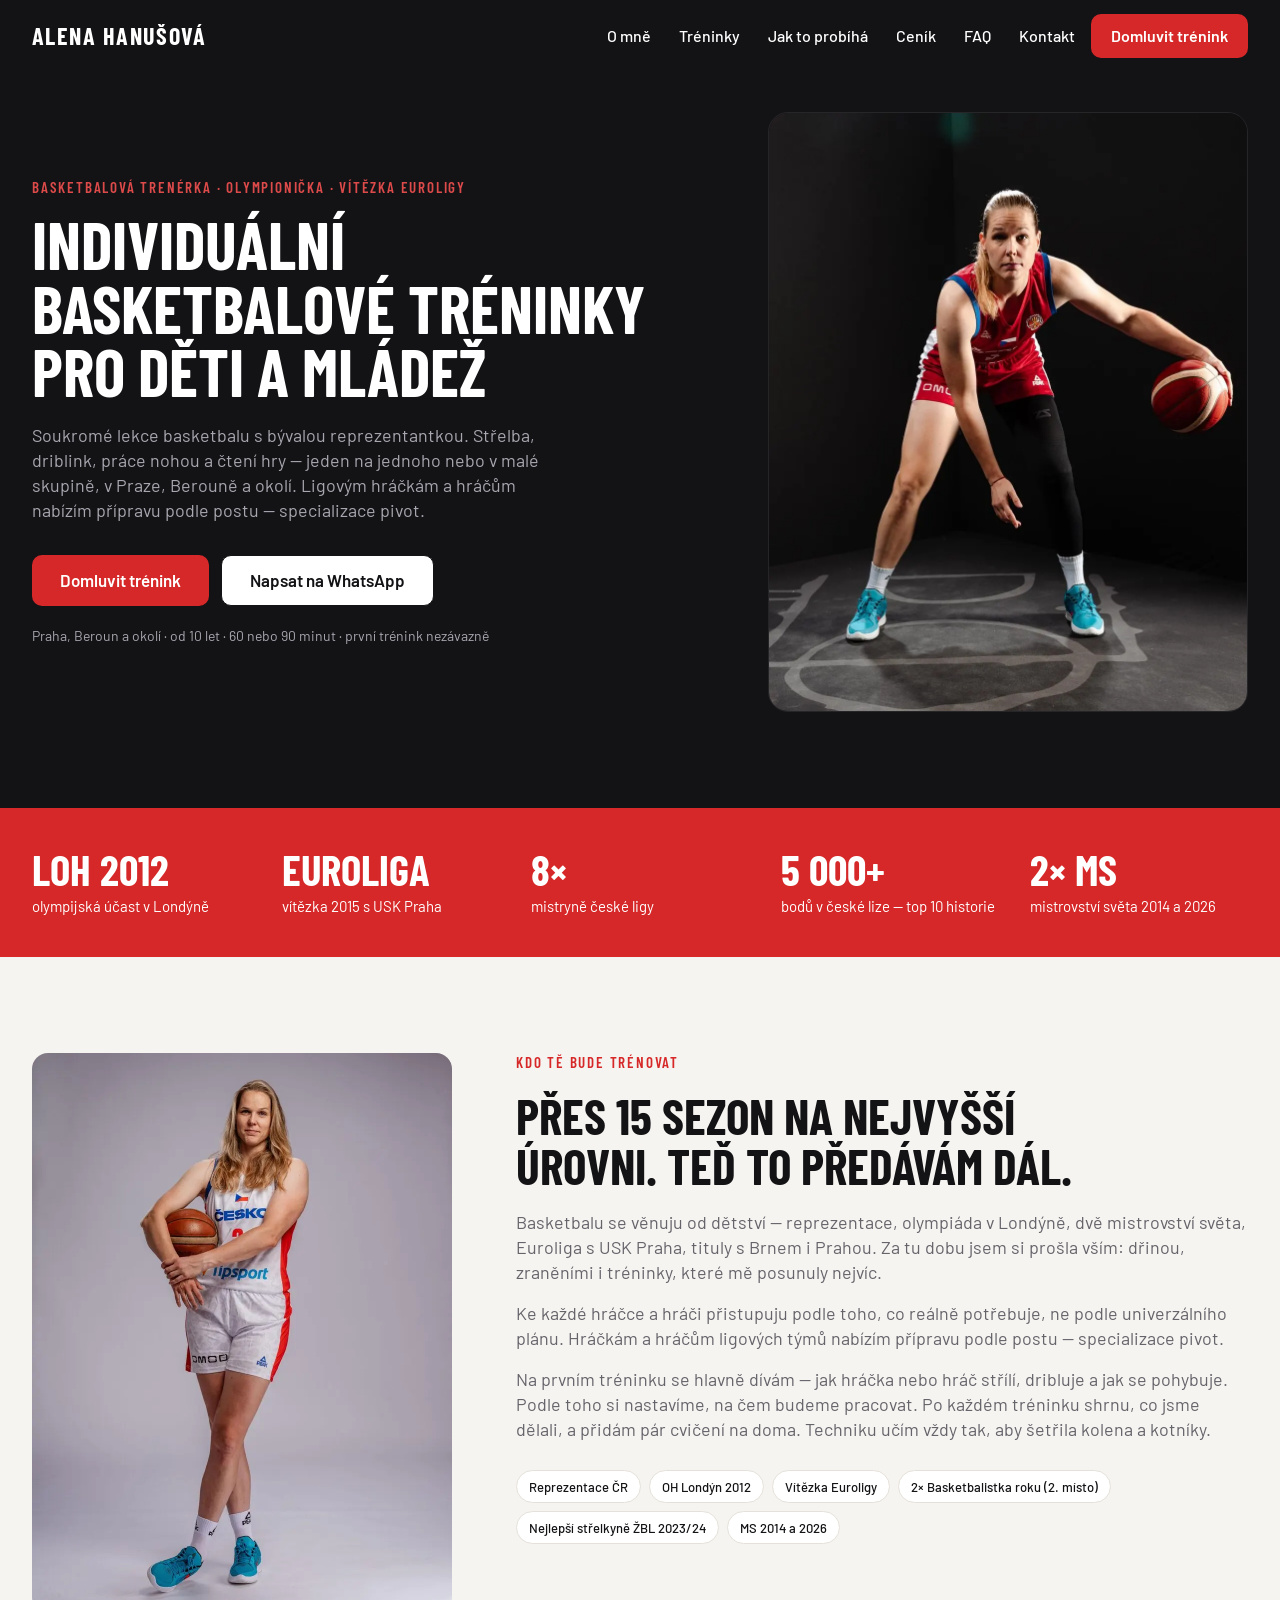
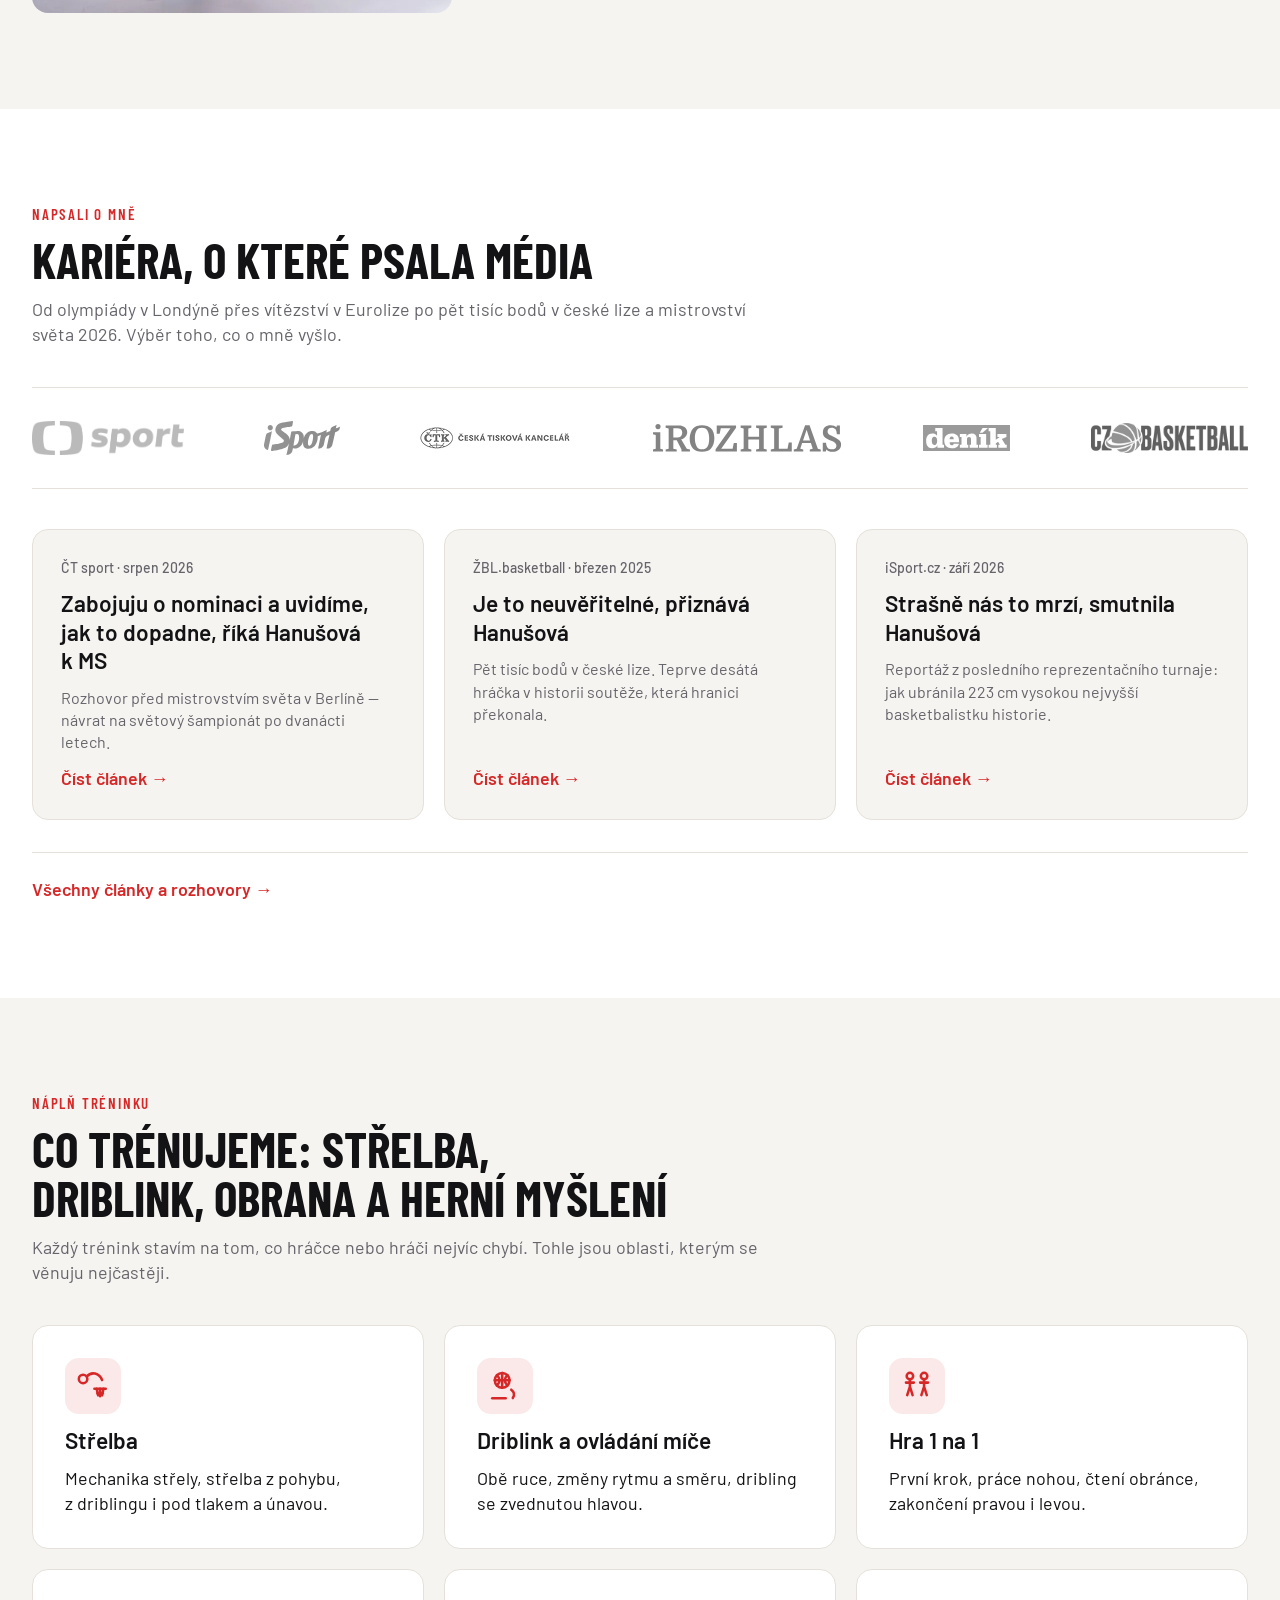
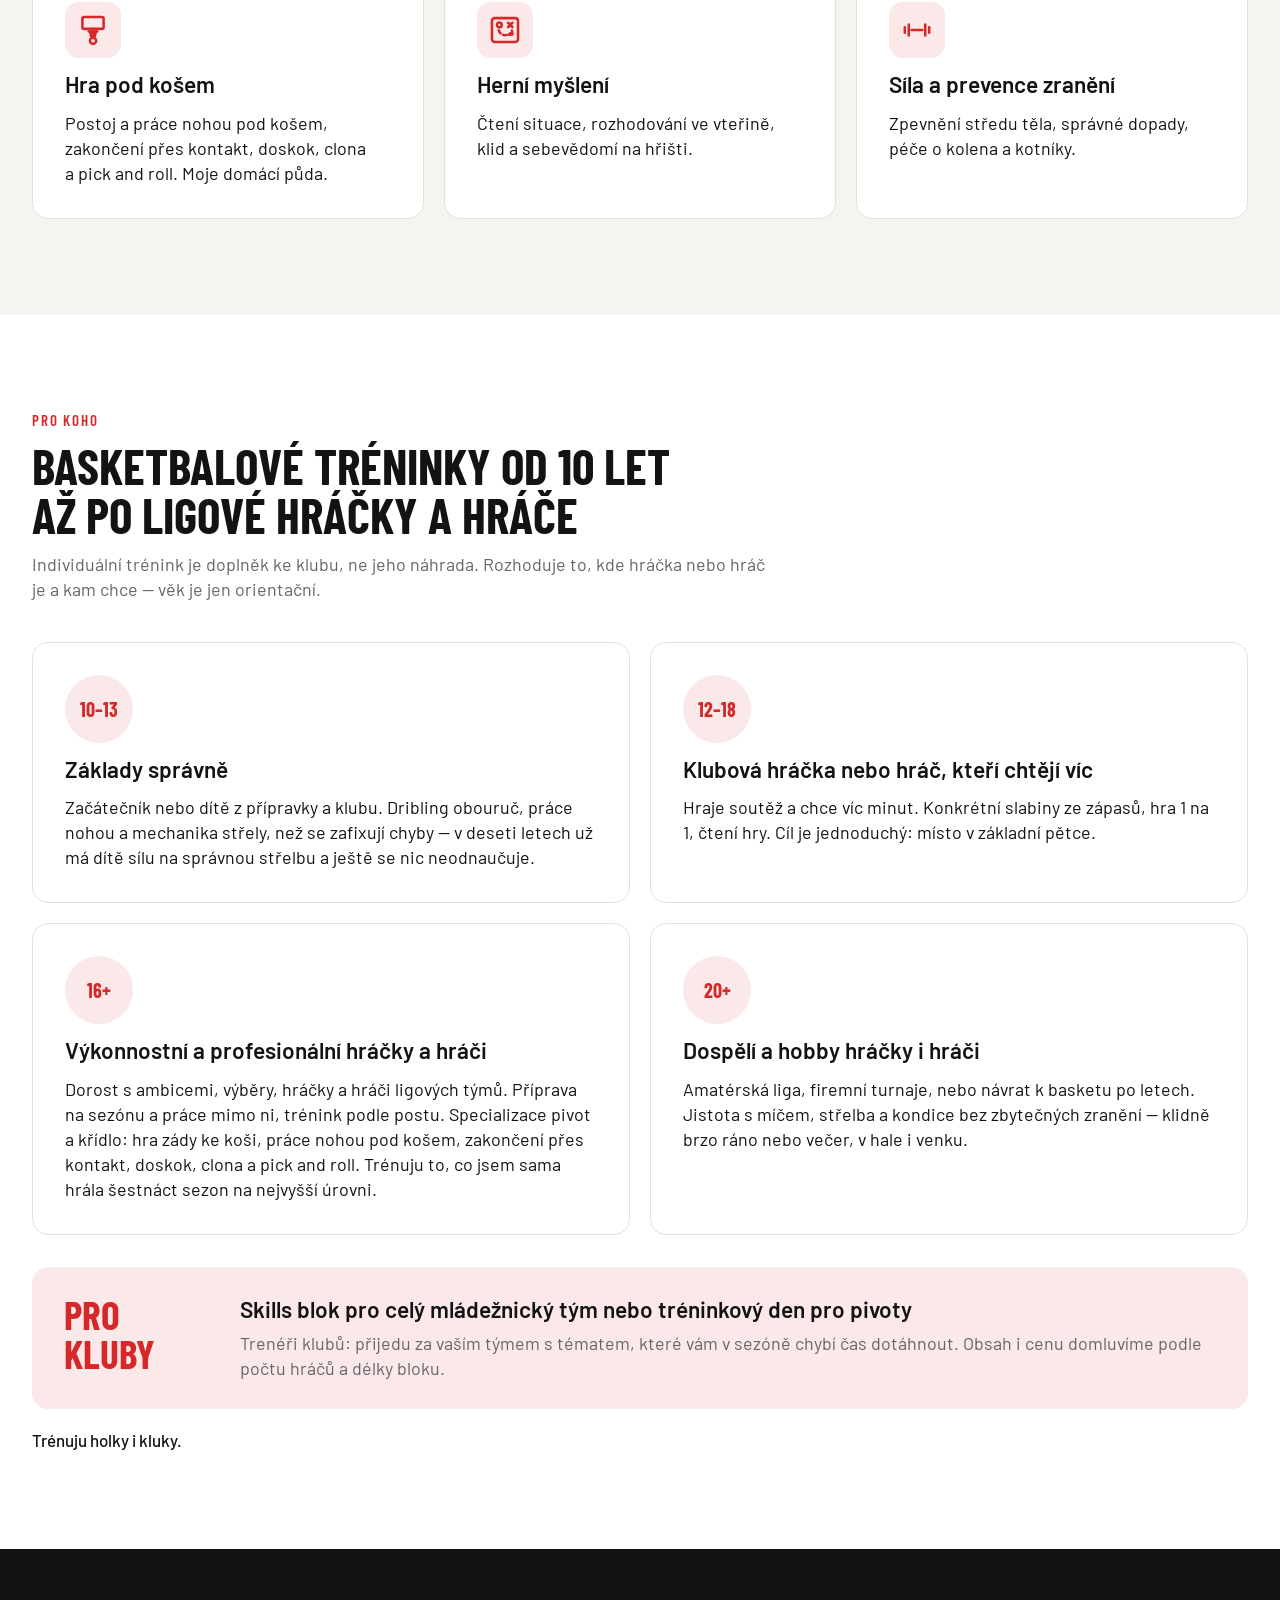
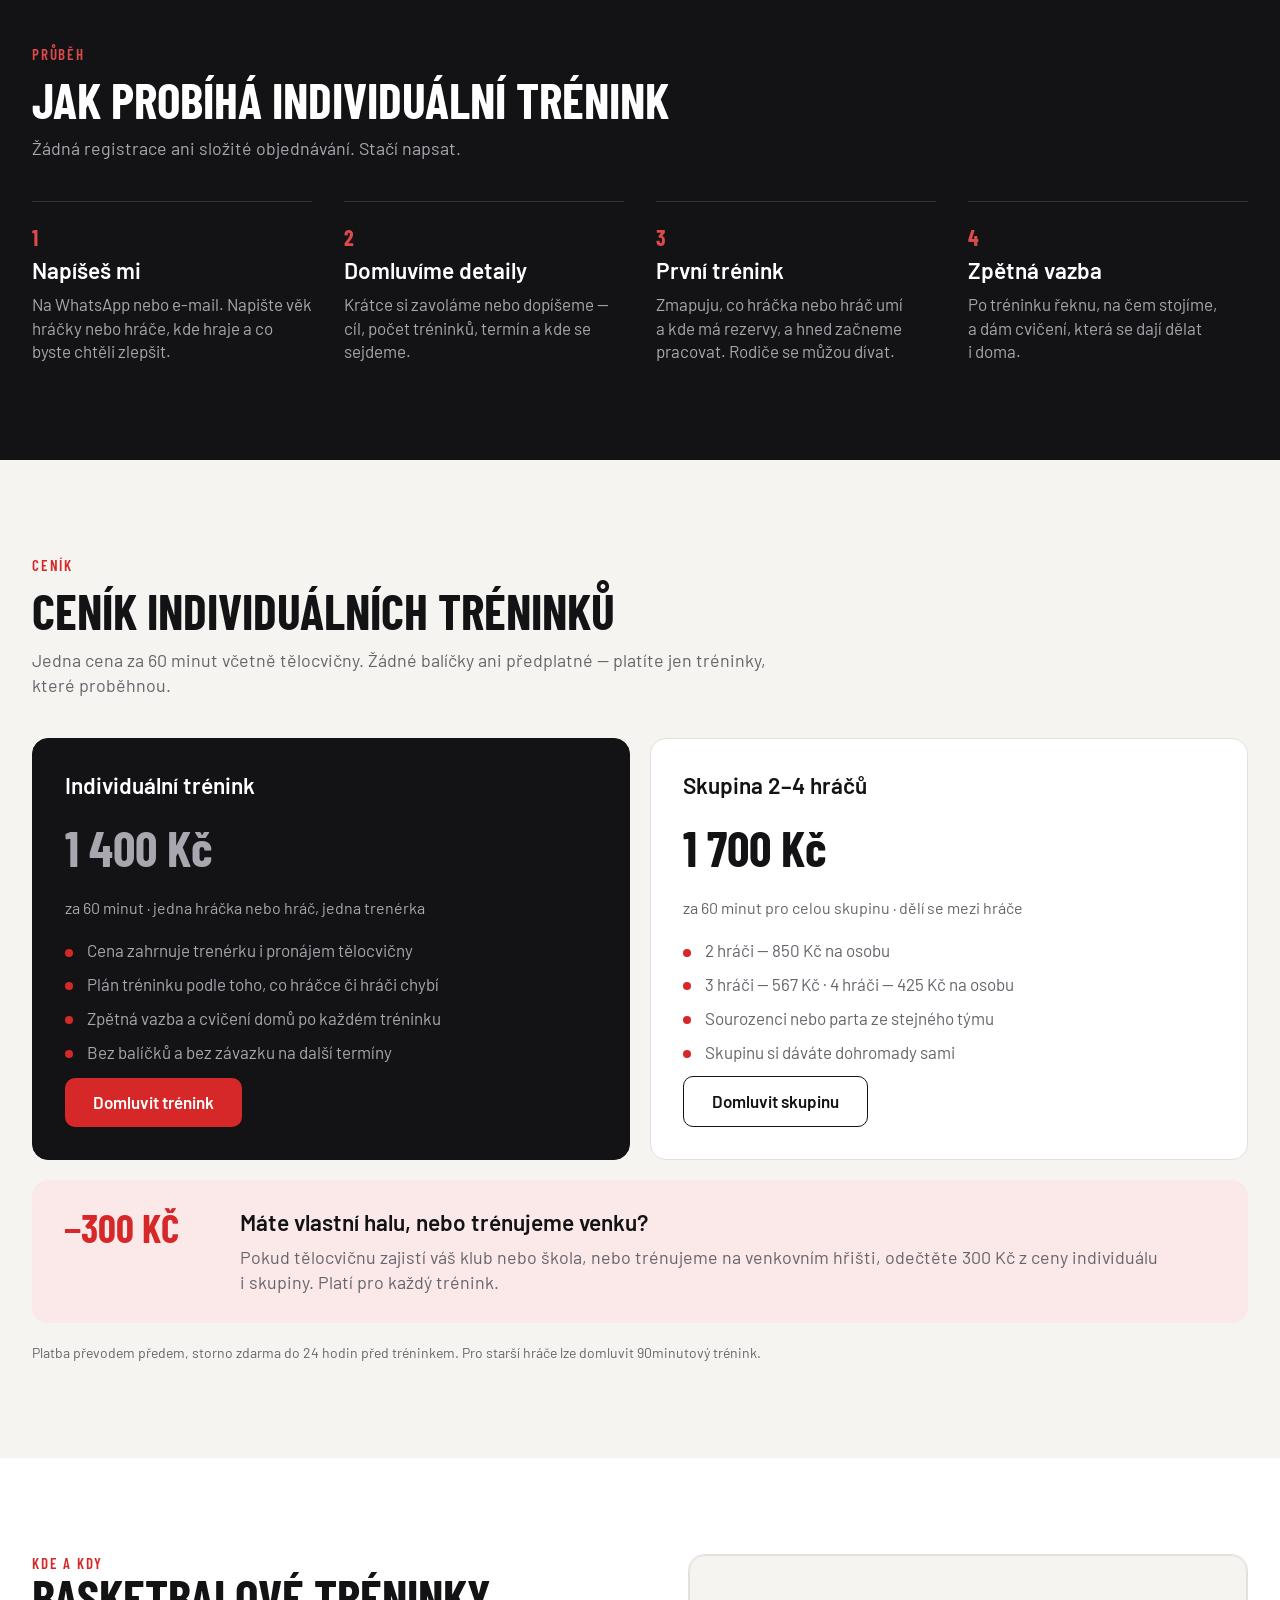
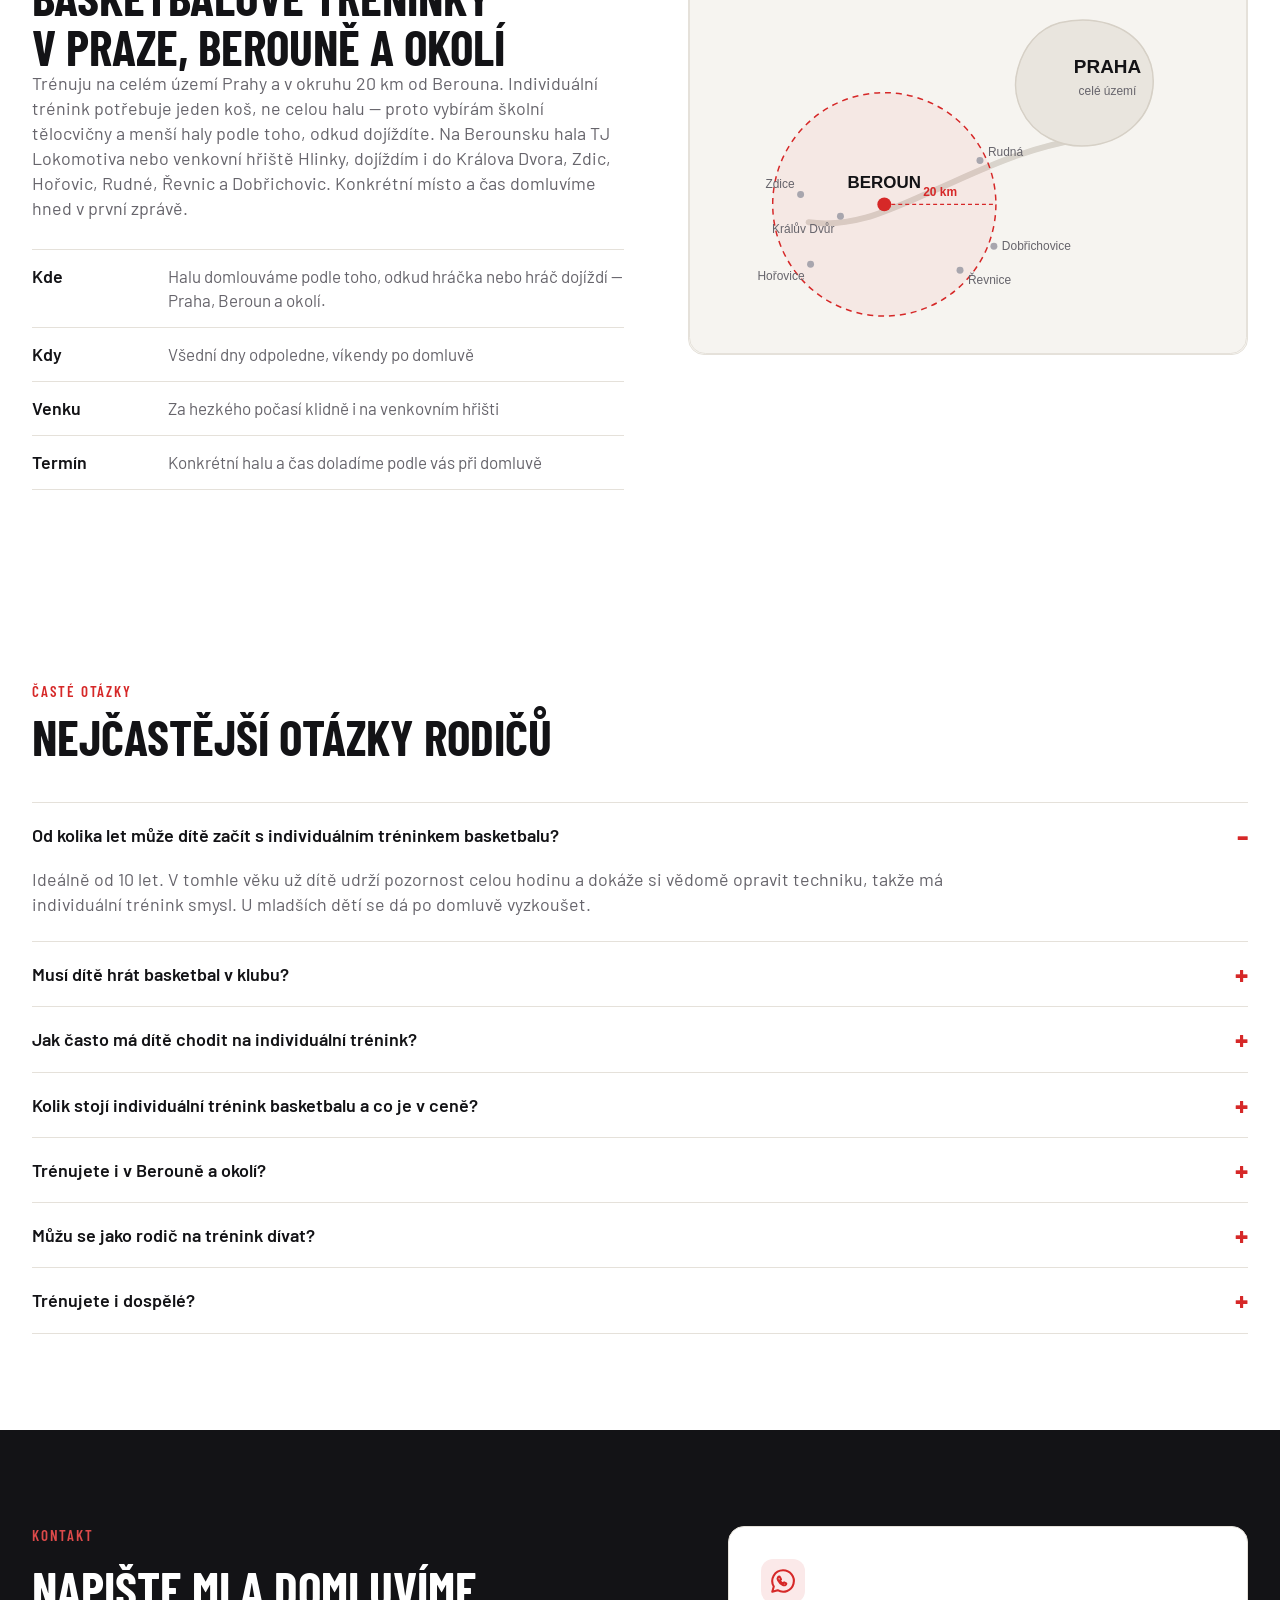
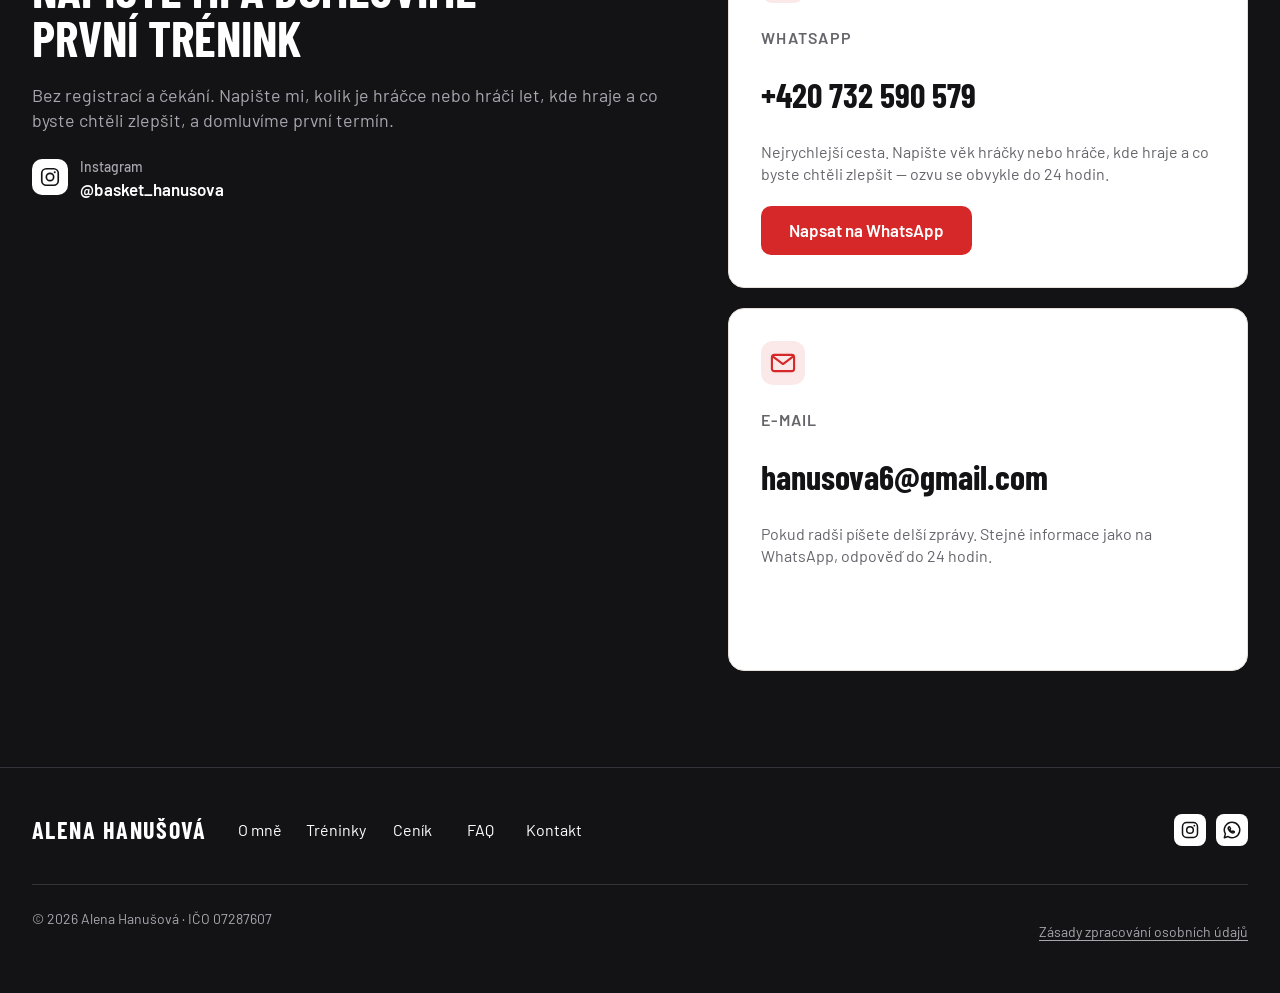
==== commit 52a2a178: "Doplnění IČO a odstranění viditelných placeholderů IČO 07287607 na všech čtyřech místech (patičky tř" ====
--- a/index.html
+++ b/index.html
@@ -193,7 +193,7 @@
         <li>ČT sport — <a href="https://sport.ceskatelevize.cz/clanek/basketbal/pozvanka-byl-lehky-sok-uzavrit-tuto-kapitolu-doma-by-bylo-krasne-priznala-hanusova/6824a5711ab93781d4fe1168" target="_blank" rel="noopener">Pozvánka byl lehký šok, přiznala Hanušová</a> (květen 2025)</li>
         <li>ČTK / ČeskéNoviny — <a href="https://www.ceskenoviny.cz/zpravy/bojovaly-jsme-az-do-konce-rekla-po-prohre-basketbalistek-s-cinou-hanusova/2870886" target="_blank" rel="noopener">Bojovaly jsme až do konce, řekla po prohře s&nbsp;Čínou Hanušová</a> (září 2026)</li>
         <li>Pražský deník — <a href="https://prazsky.denik.cz/basketbal/zenska-basketbalova-liga-nadstavba-brandys-nad-labem-slovanka-alena-hanusova/" target="_blank" rel="noopener">Brandýs udolal Slovanku, Hanušová se blíží hranici pěti tisíc bodů</a></li>
-        <li>[doplnit: profil na zbl.basketball, olympijskytym.cz, Wikipedia — ověřit URL]</li>
+        <!-- TODO: doplnit odkazy na profil na zbl.basketball, olympijskytym.cz a Wikipedii (ověřit URL) a obnovit jako <li> -->
       </ul>
     </details>
   </div>
@@ -376,7 +376,7 @@
     <div class="where__body">
       <p class="kicker">Kde a&nbsp;kdy</p>
       <h2>Basketbalové tréninky v&nbsp;Praze, Berouně a&nbsp;okolí</h2>
-      <p class="lead">Trénuju na celém území Prahy a&nbsp;v&nbsp;okruhu 20&nbsp;km od Berouna. Individuální trénink potřebuje jeden koš, ne celou halu — proto vybírám školní tělocvičny a&nbsp;menší haly podle toho, odkud dojíždíte. V&nbsp;Praze nejčastěji [doplnit městské části / haly]. Na Berounsku hala TJ Lokomotiva nebo venkovní hřiště Hlinky, dojíždím i&nbsp;do Králova Dvora, Zdic, Hořovic, Rudné, Řevnic a&nbsp;Dobřichovic. Konkrétní místo a&nbsp;čas domluvíme hned v&nbsp;první zprávě.</p>
+      <p class="lead">Trénuju na celém území Prahy a&nbsp;v&nbsp;okruhu 20&nbsp;km od Berouna. Individuální trénink potřebuje jeden koš, ne celou halu — proto vybírám školní tělocvičny a&nbsp;menší haly podle toho, odkud dojíždíte. <!-- TODO: doplnit pražské městské části / haly, tj. vrátit větu typu: V Praze nejčastěji ... -->Na Berounsku hala TJ Lokomotiva nebo venkovní hřiště Hlinky, dojíždím i&nbsp;do Králova Dvora, Zdic, Hořovic, Rudné, Řevnic a&nbsp;Dobřichovic. Konkrétní místo a&nbsp;čas domluvíme hned v&nbsp;první zprávě.</p>
 
       <dl class="deflist">
         <div class="deflist__row"><dt>Kde</dt><dd>Halu domlouváme podle toho, odkud hráčka nebo hráč dojíždí — Praha, Beroun a&nbsp;okolí.</dd></div>
@@ -514,7 +514,7 @@
       </div>
     </div>
     <div class="site-footer__bottom">
-      <p>© 2026 Alena Hanušová · IČO [doplnit]</p>
+      <p>© 2026 Alena Hanušová · IČO&nbsp;07287607</p>
       <p><a href="/ochrana-osobnich-udaju.html">Zásady zpracování osobních údajů</a></p>
     </div>
   </div>
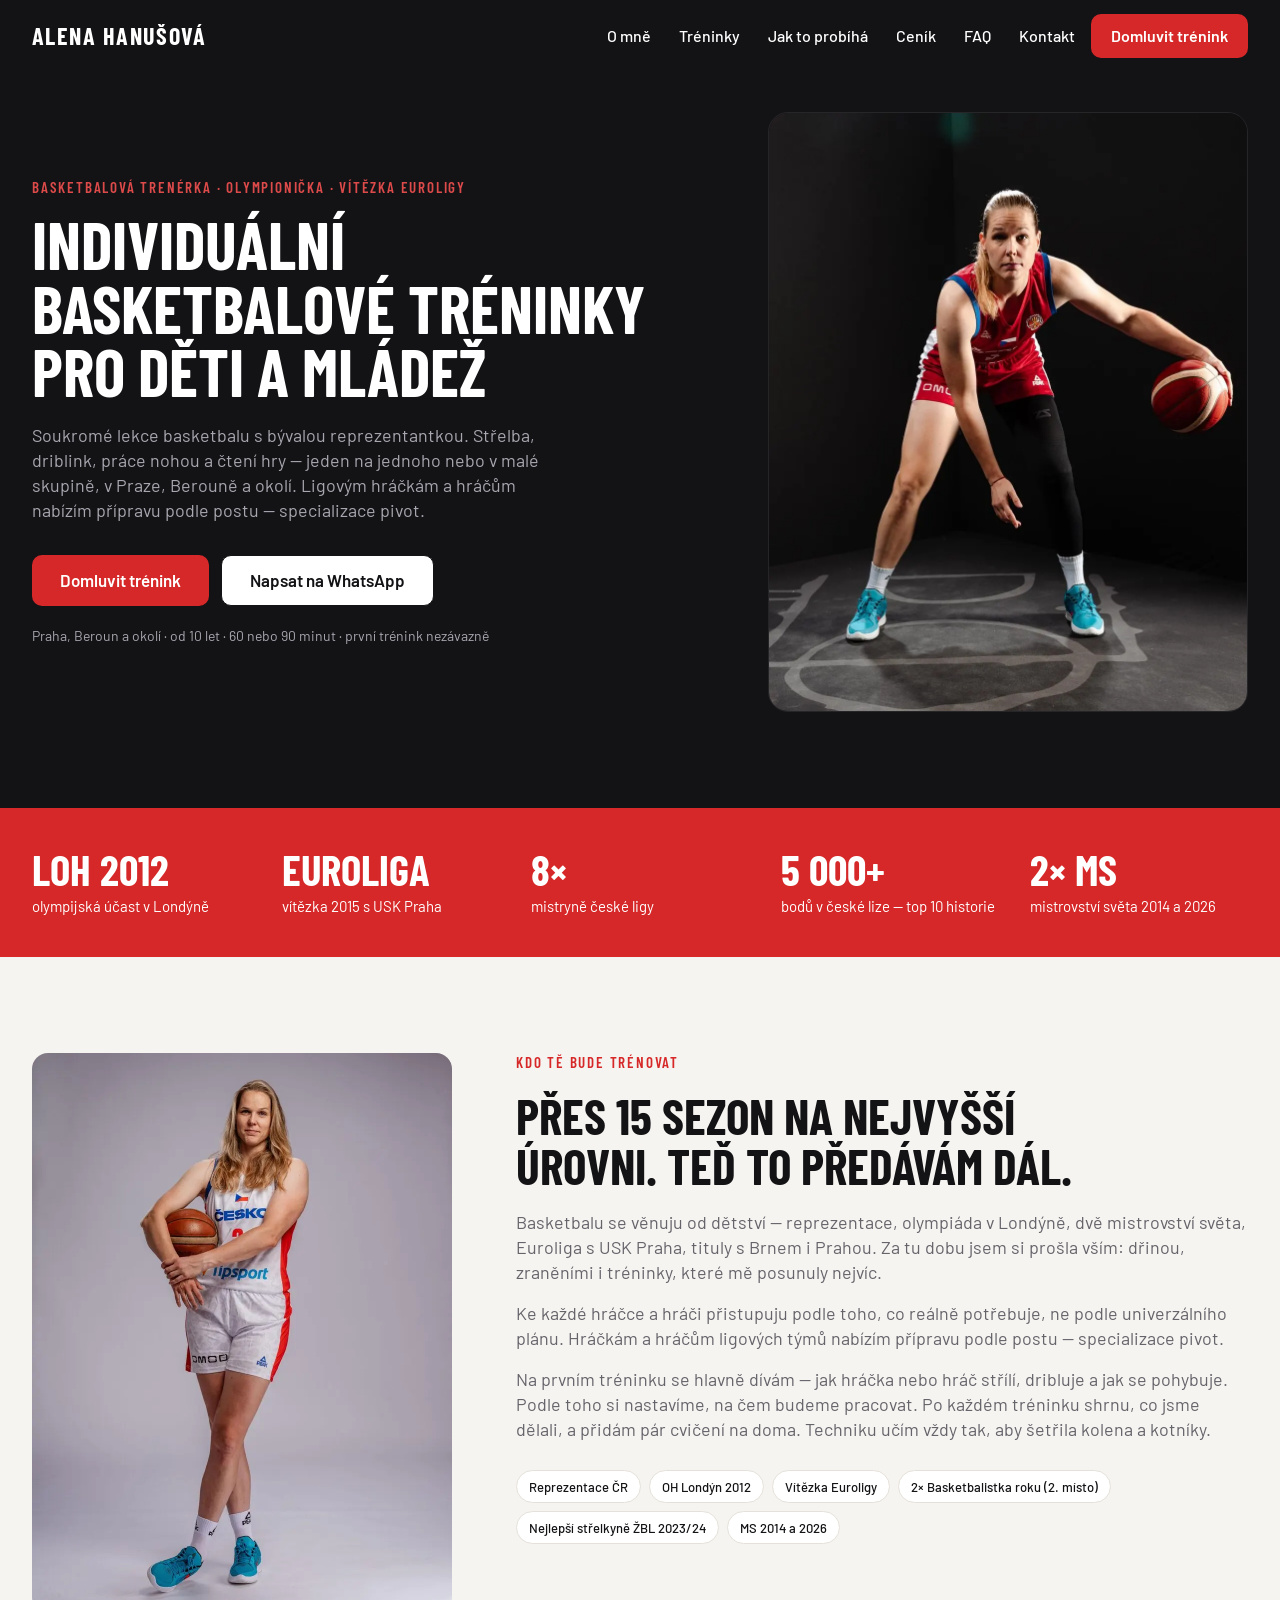
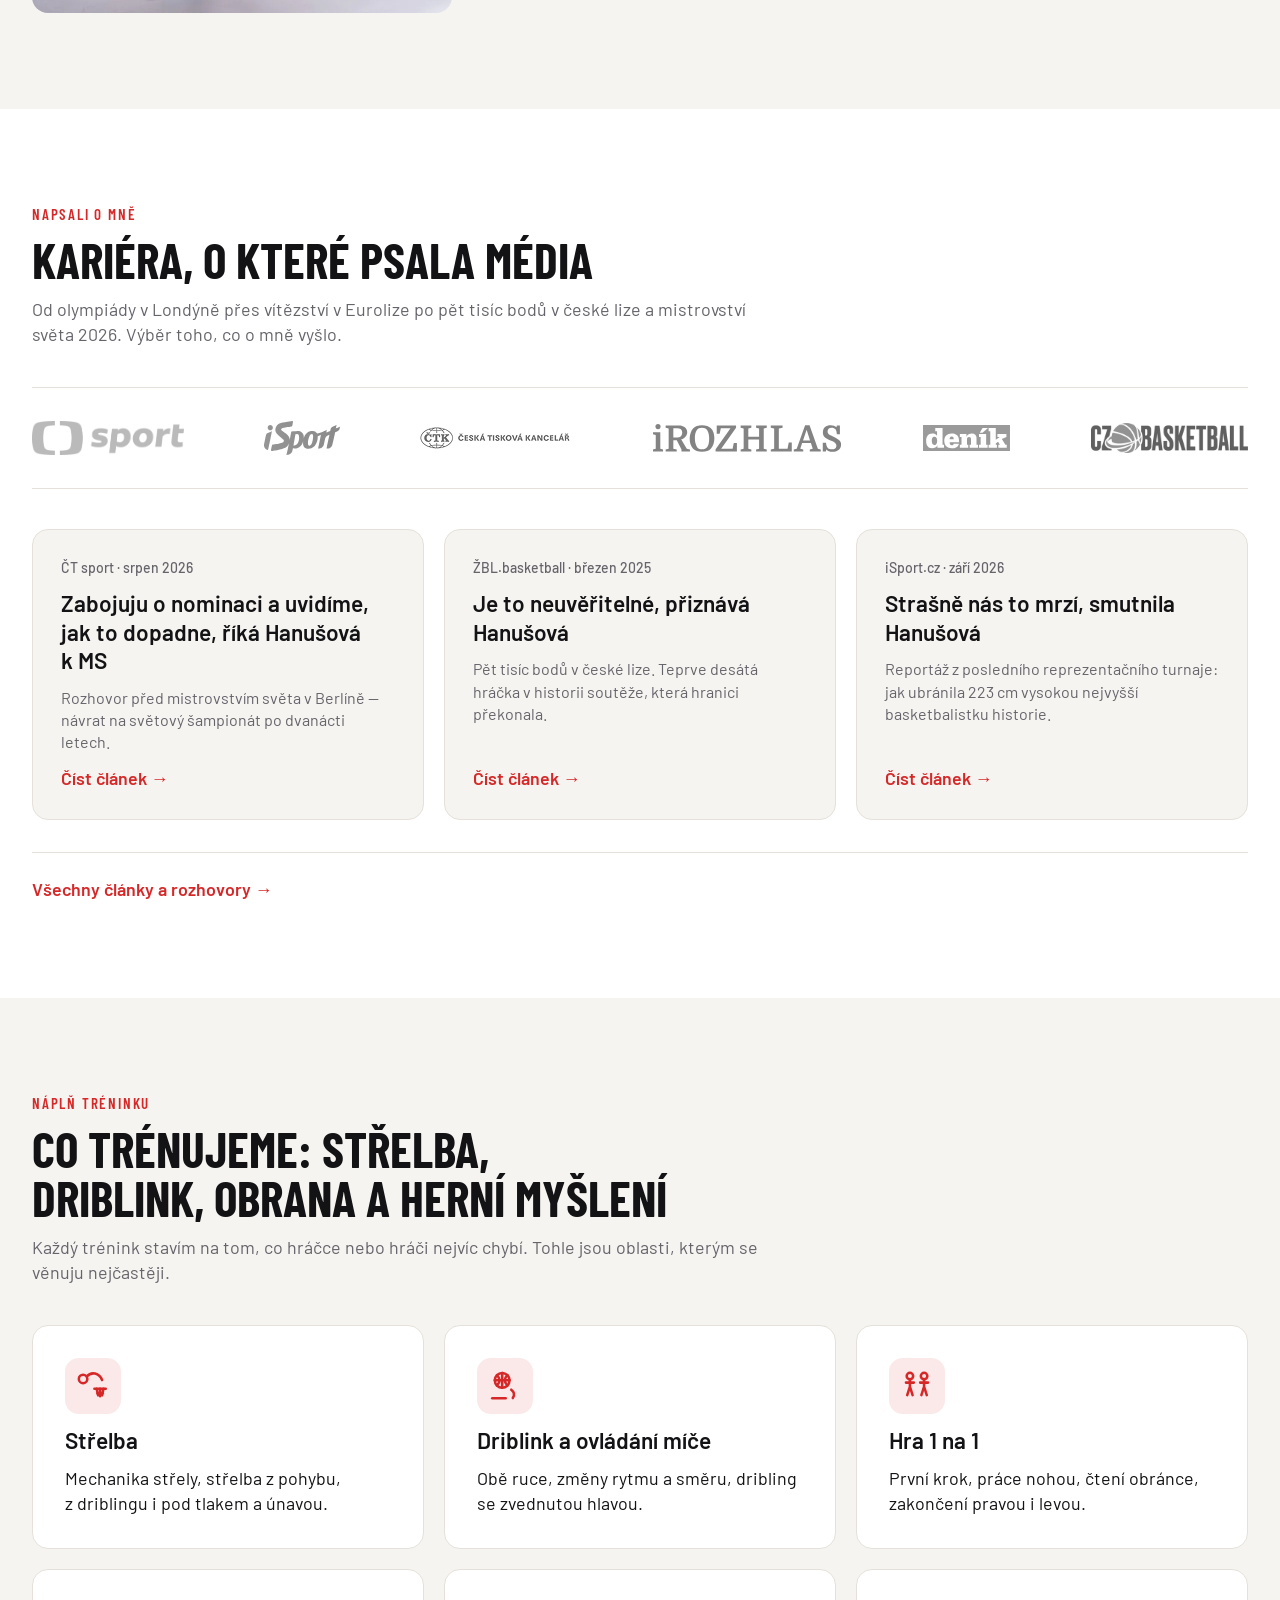
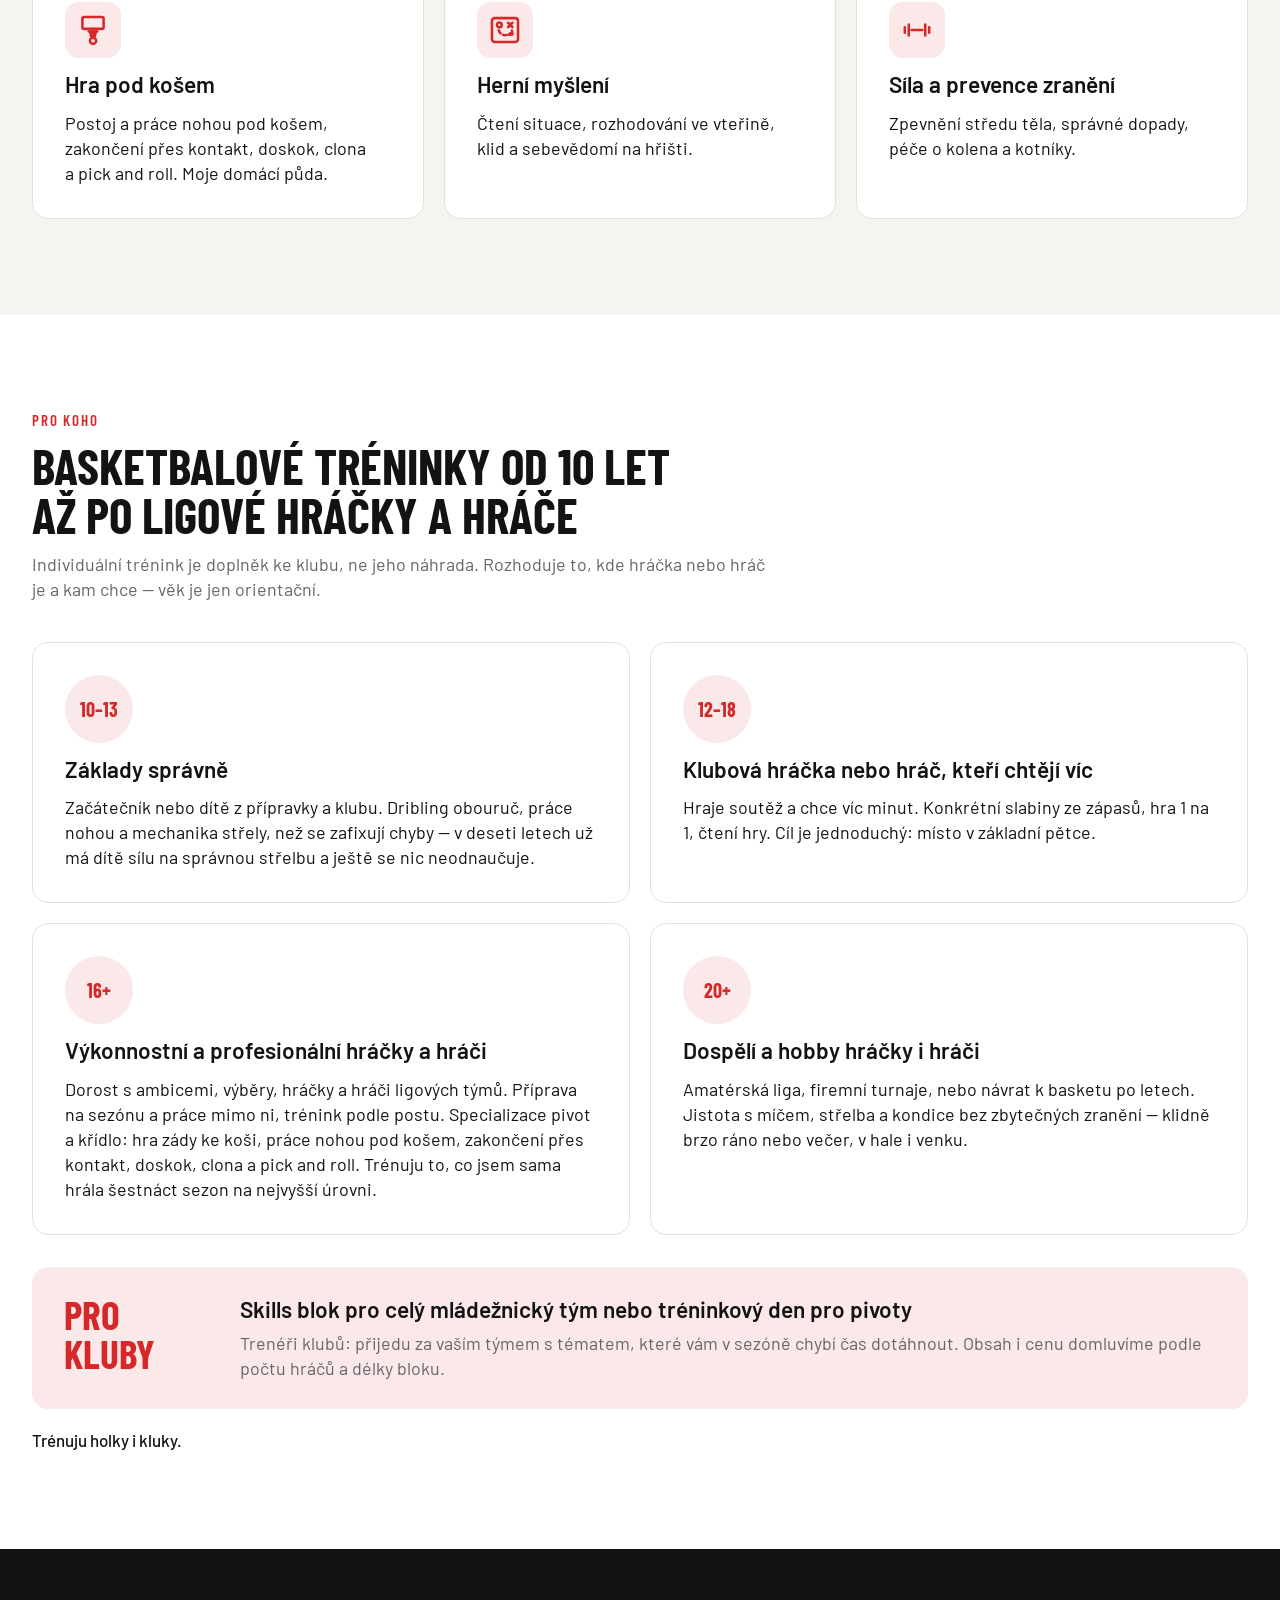
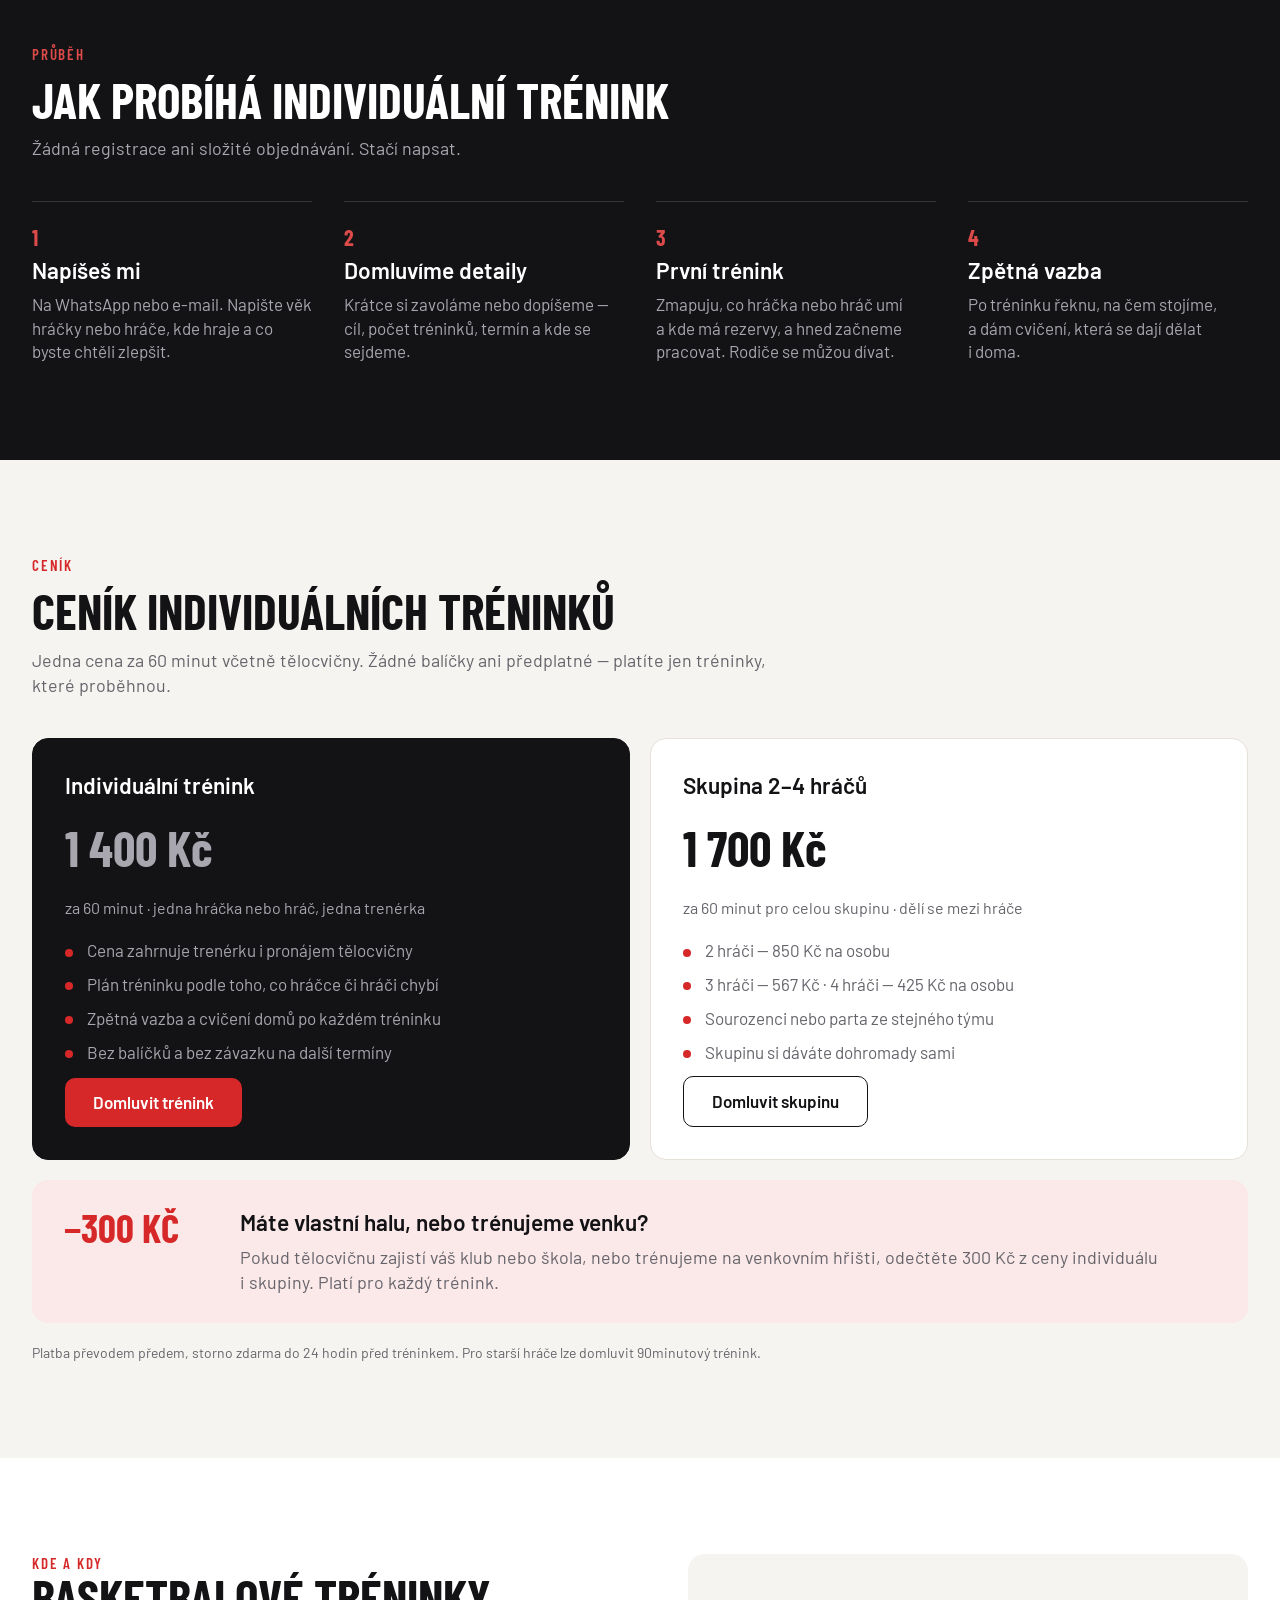
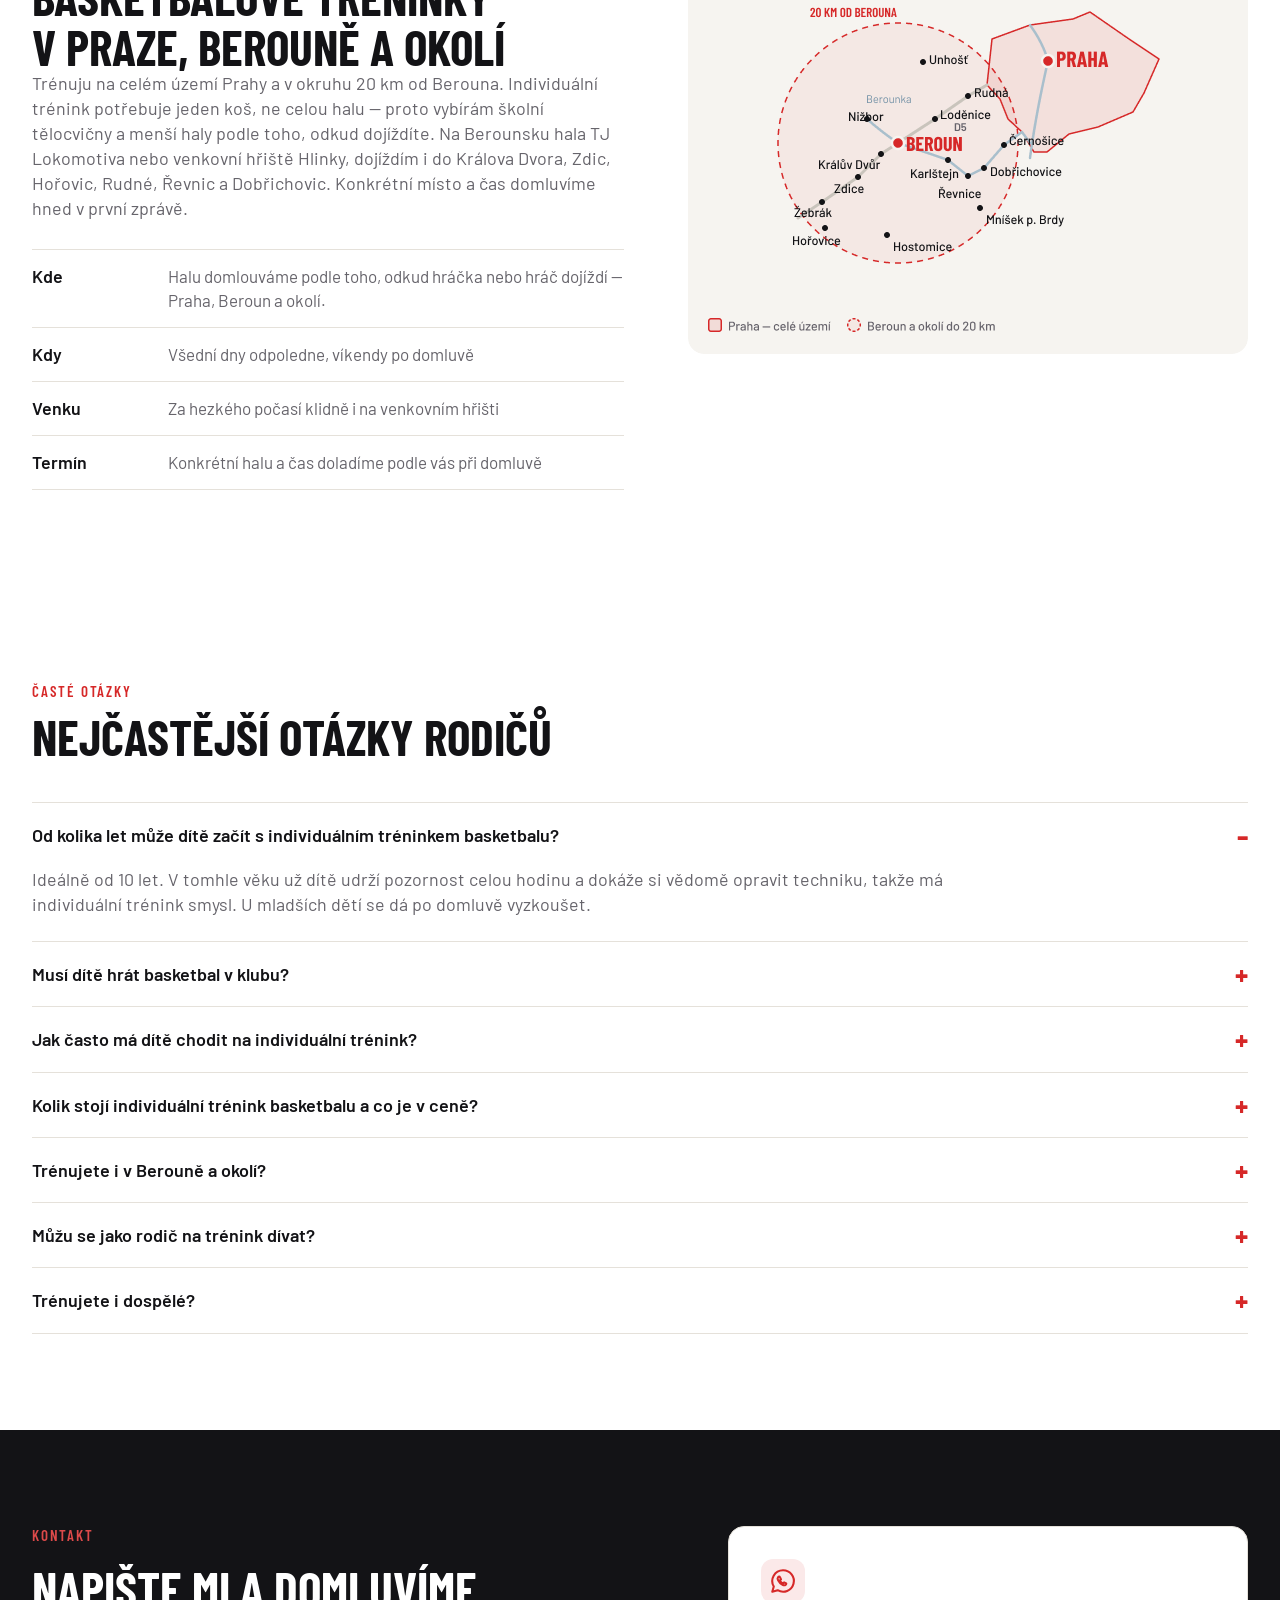
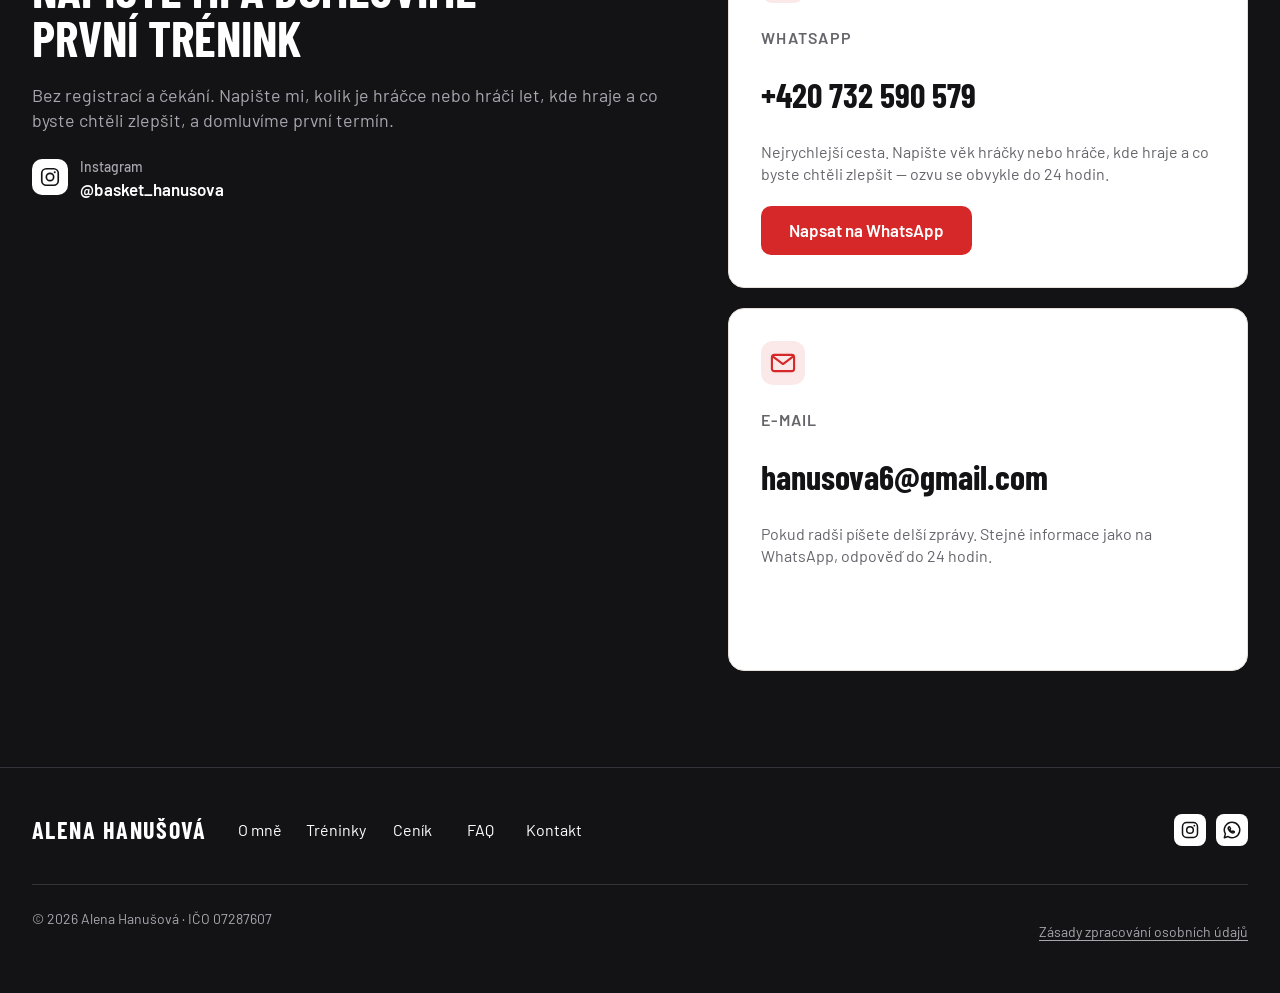
==== commit 5c1e8998: "Mapa z Figmy místo vlastního schématu Export "Praha + 20 km od Berouna" (560×400 PNG) nahrazuje plac" ====
--- a/index.html
+++ b/index.html
@@ -369,7 +369,7 @@
 <section class="section section--white" id="praha-beroun">
   <div class="container where__grid">
     <figure class="where__figure">
-      <img class="where__map" src="/assets/img/mapa.svg?v=2026-09" width="560" height="400" loading="lazy"
+      <img class="where__map" src="/assets/img/mapa.png?v=2026-09" width="560" height="400" loading="lazy" decoding="async"
            alt="Schematická mapa: území Prahy a okruh 20 km kolem Berouna s obcemi, kam trenérka dojíždí">
     </figure>
 
--- a/assets/css/style.css
+++ b/assets/css/style.css
@@ -1110,8 +1110,6 @@
 .where__map {
   width: 100%;
   height: auto;
-  background: var(--page);
-  border: 1px solid var(--line);
   border-radius: var(--radius-card);
 }
 
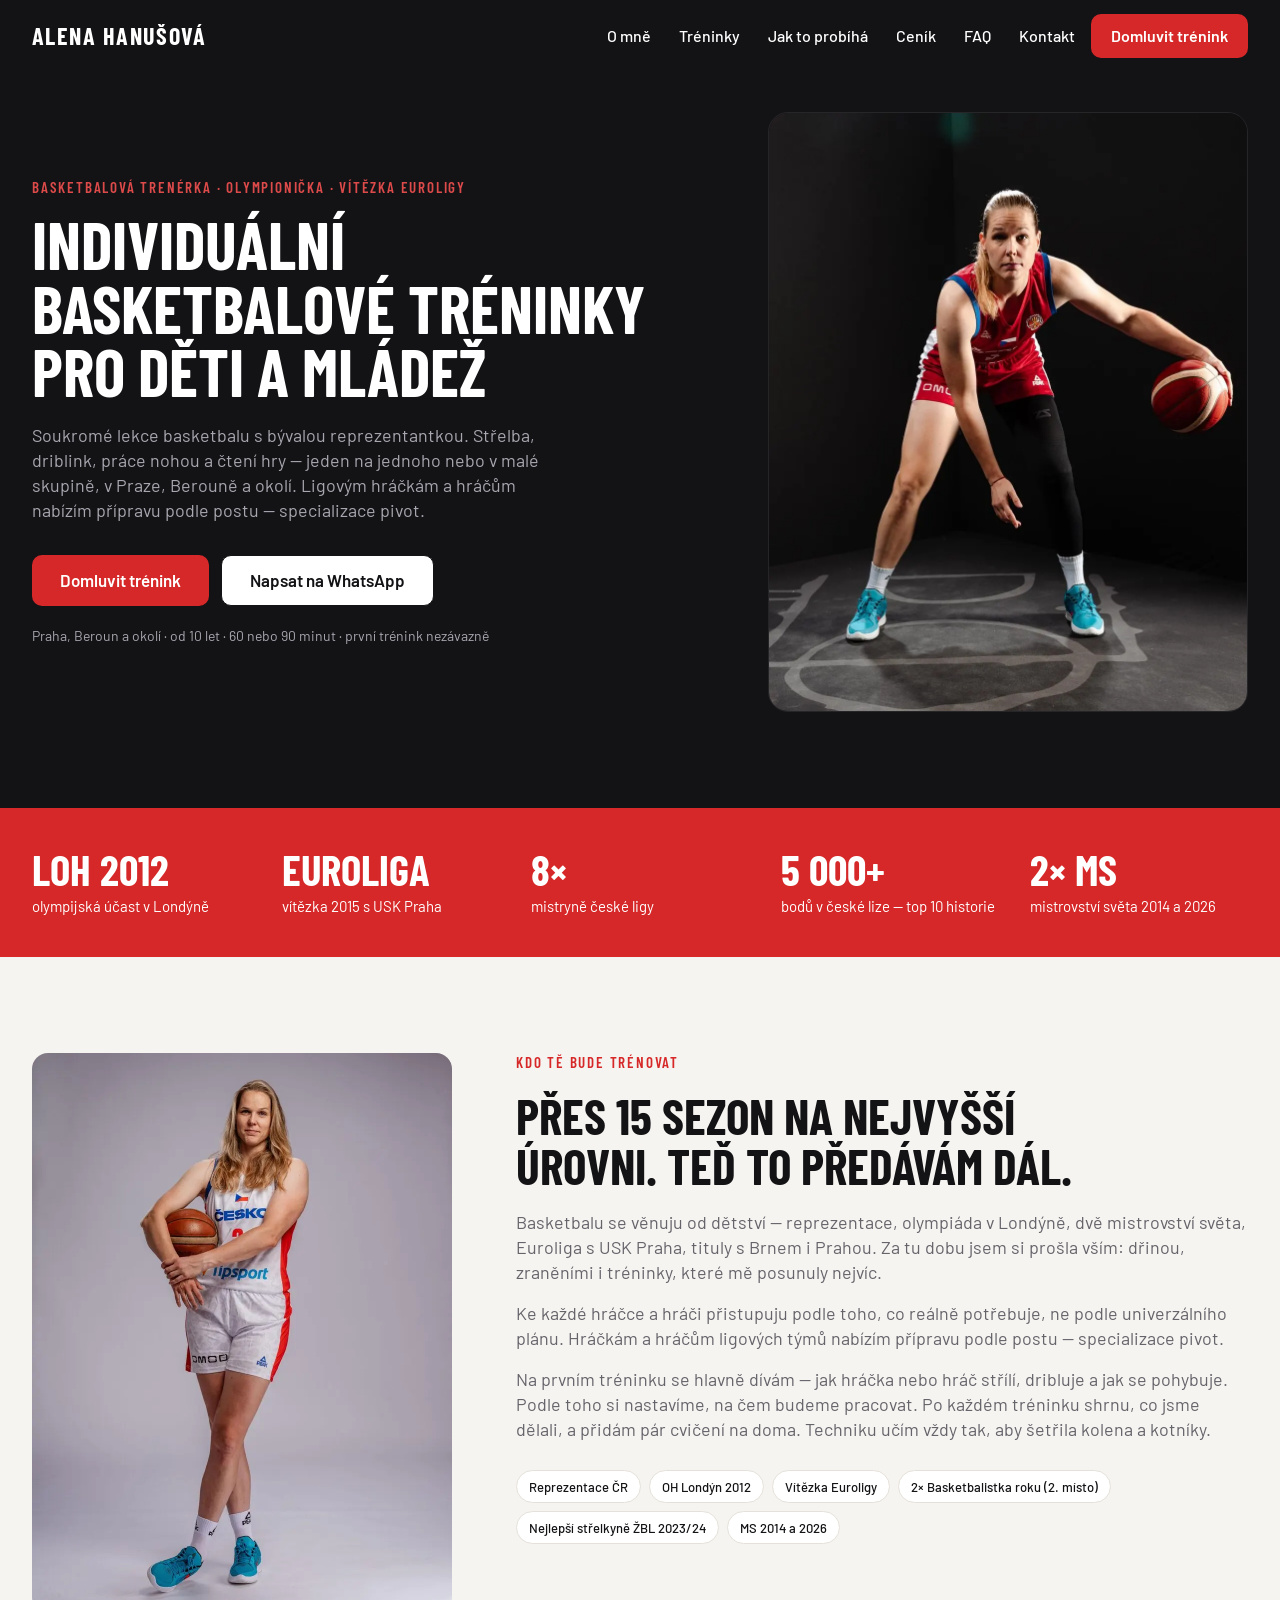
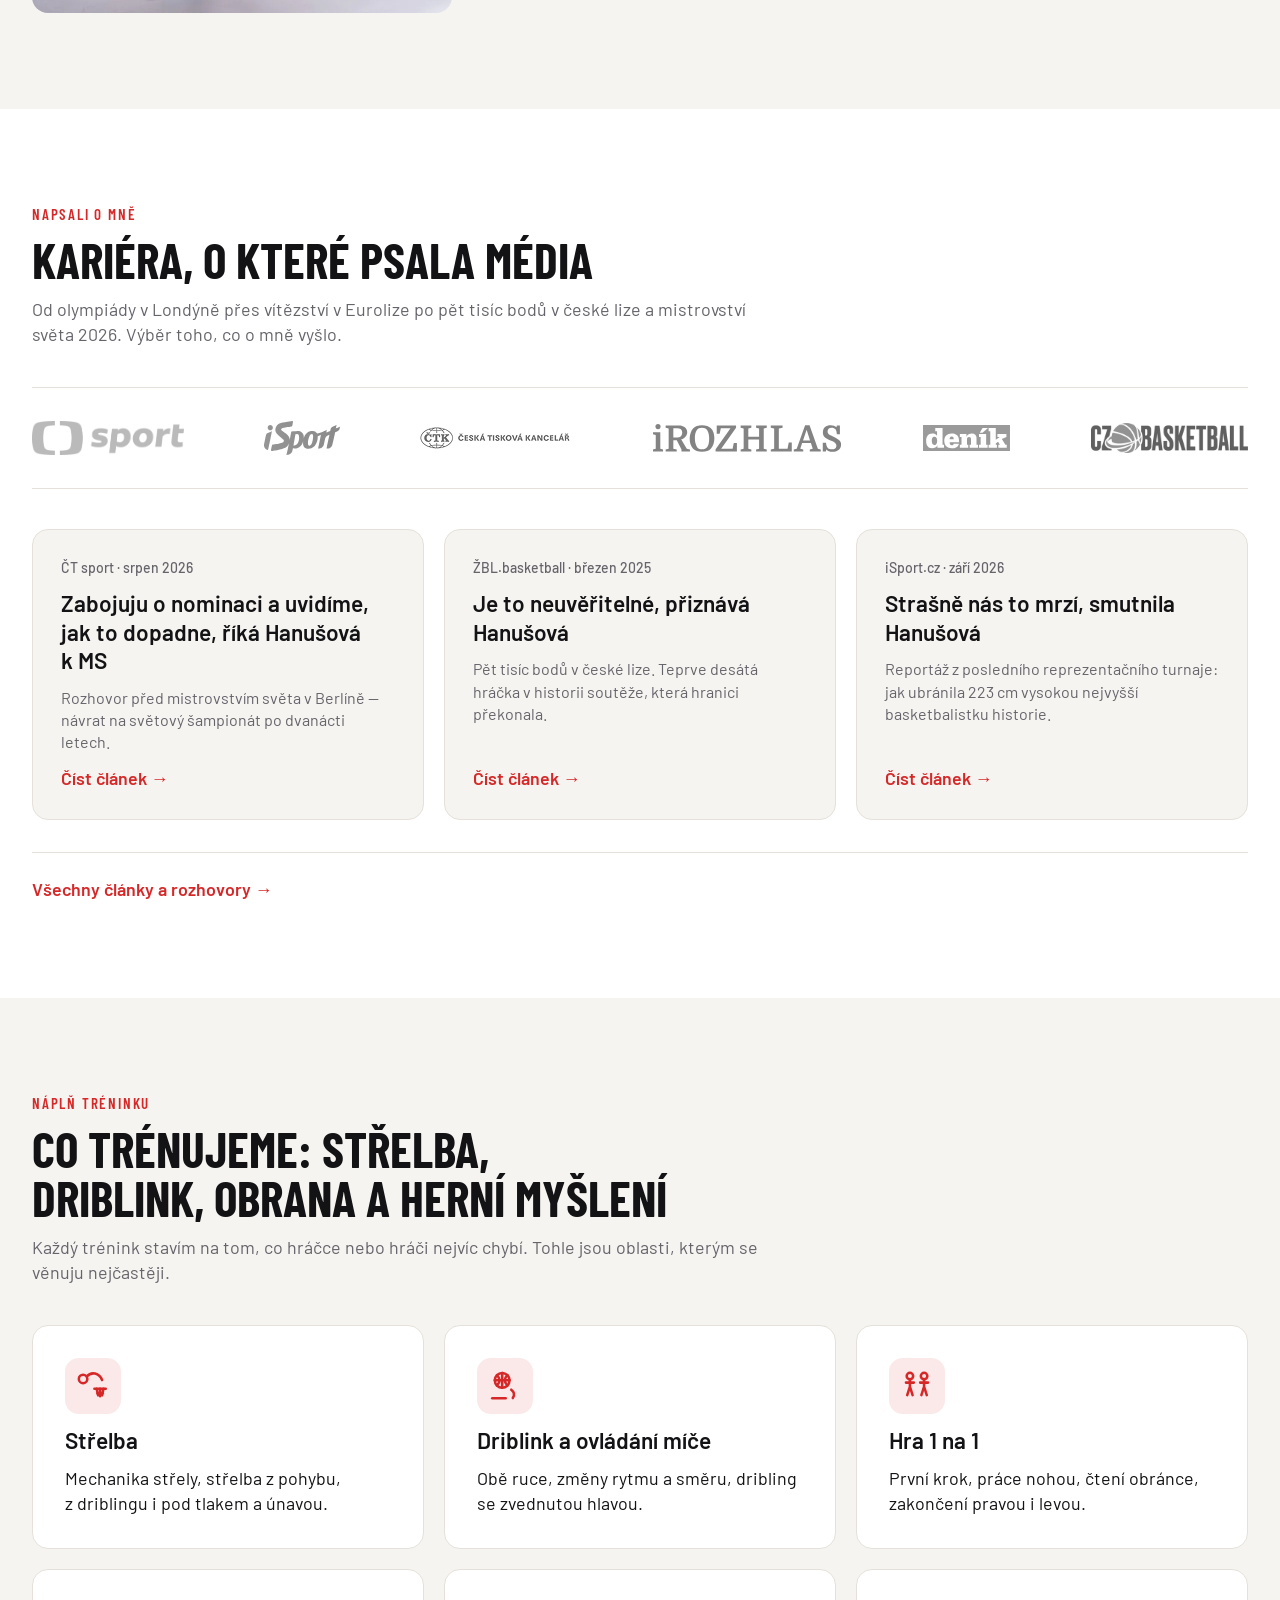
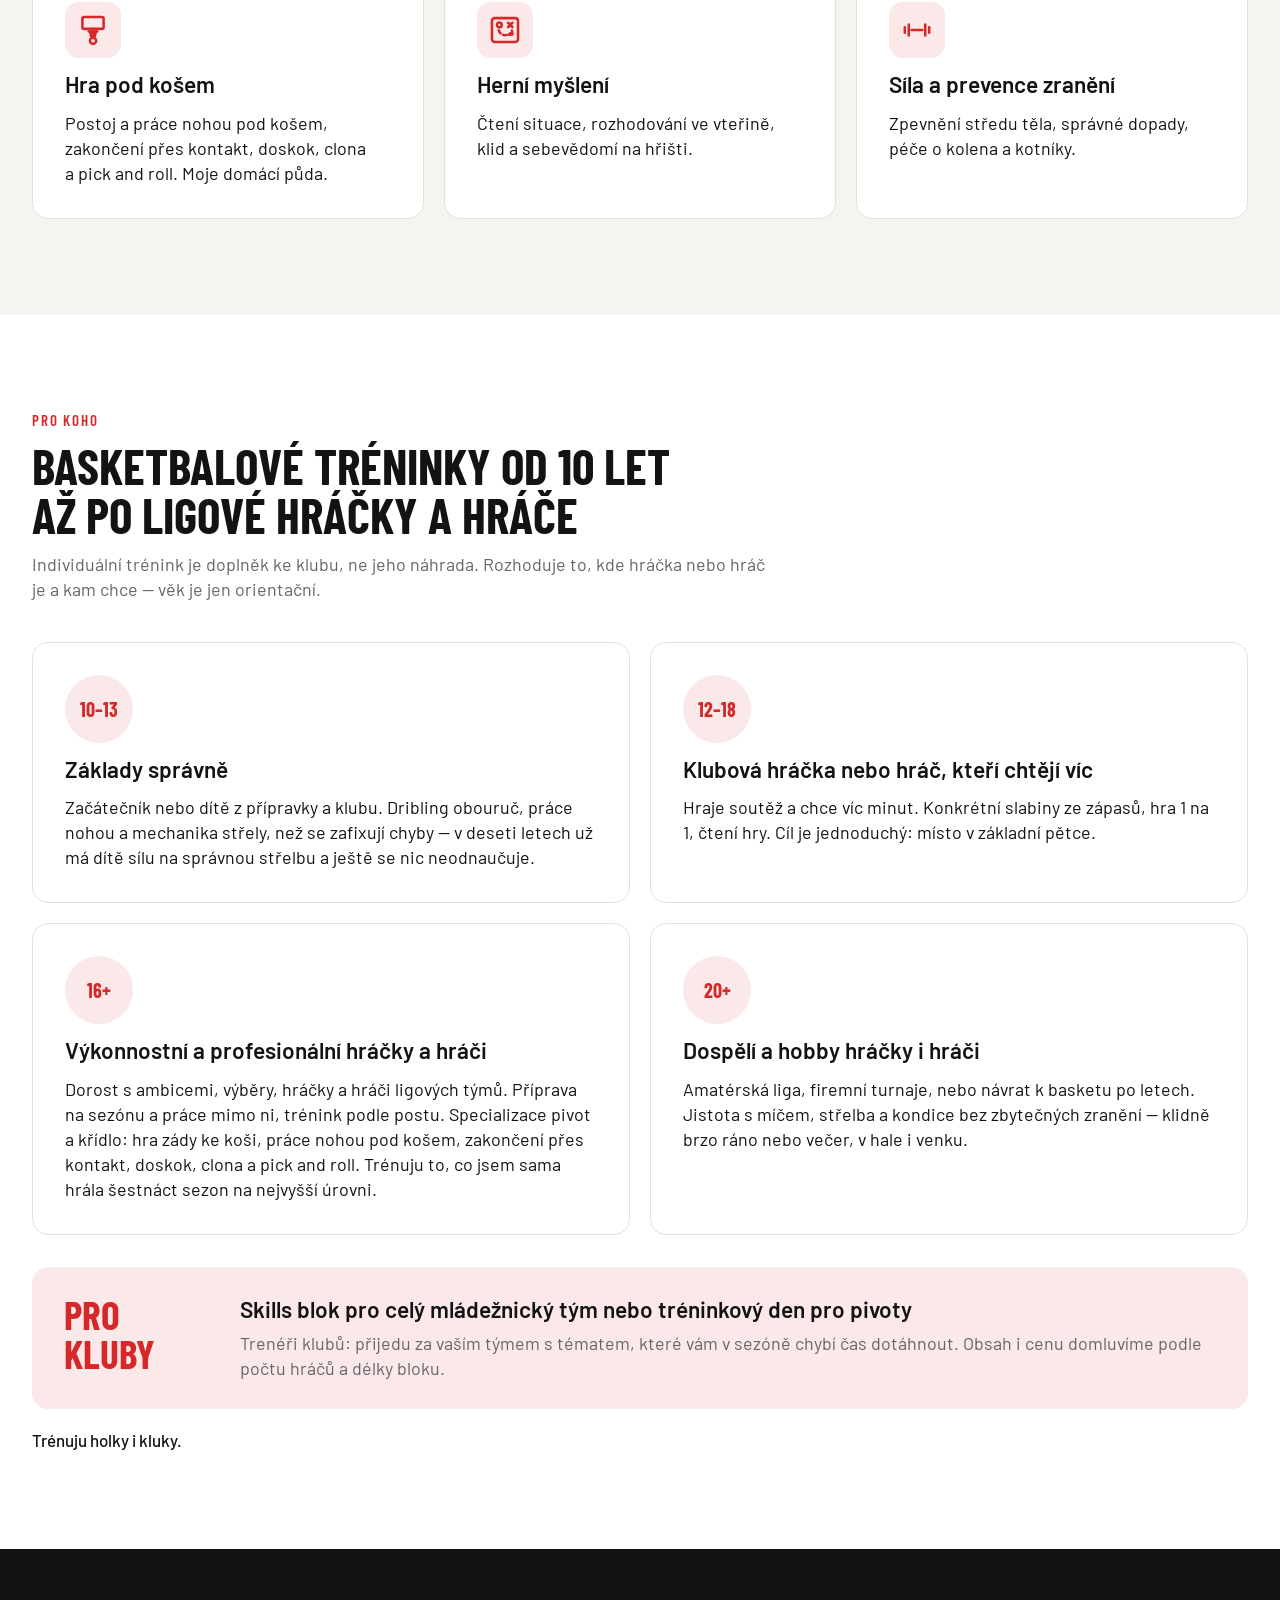
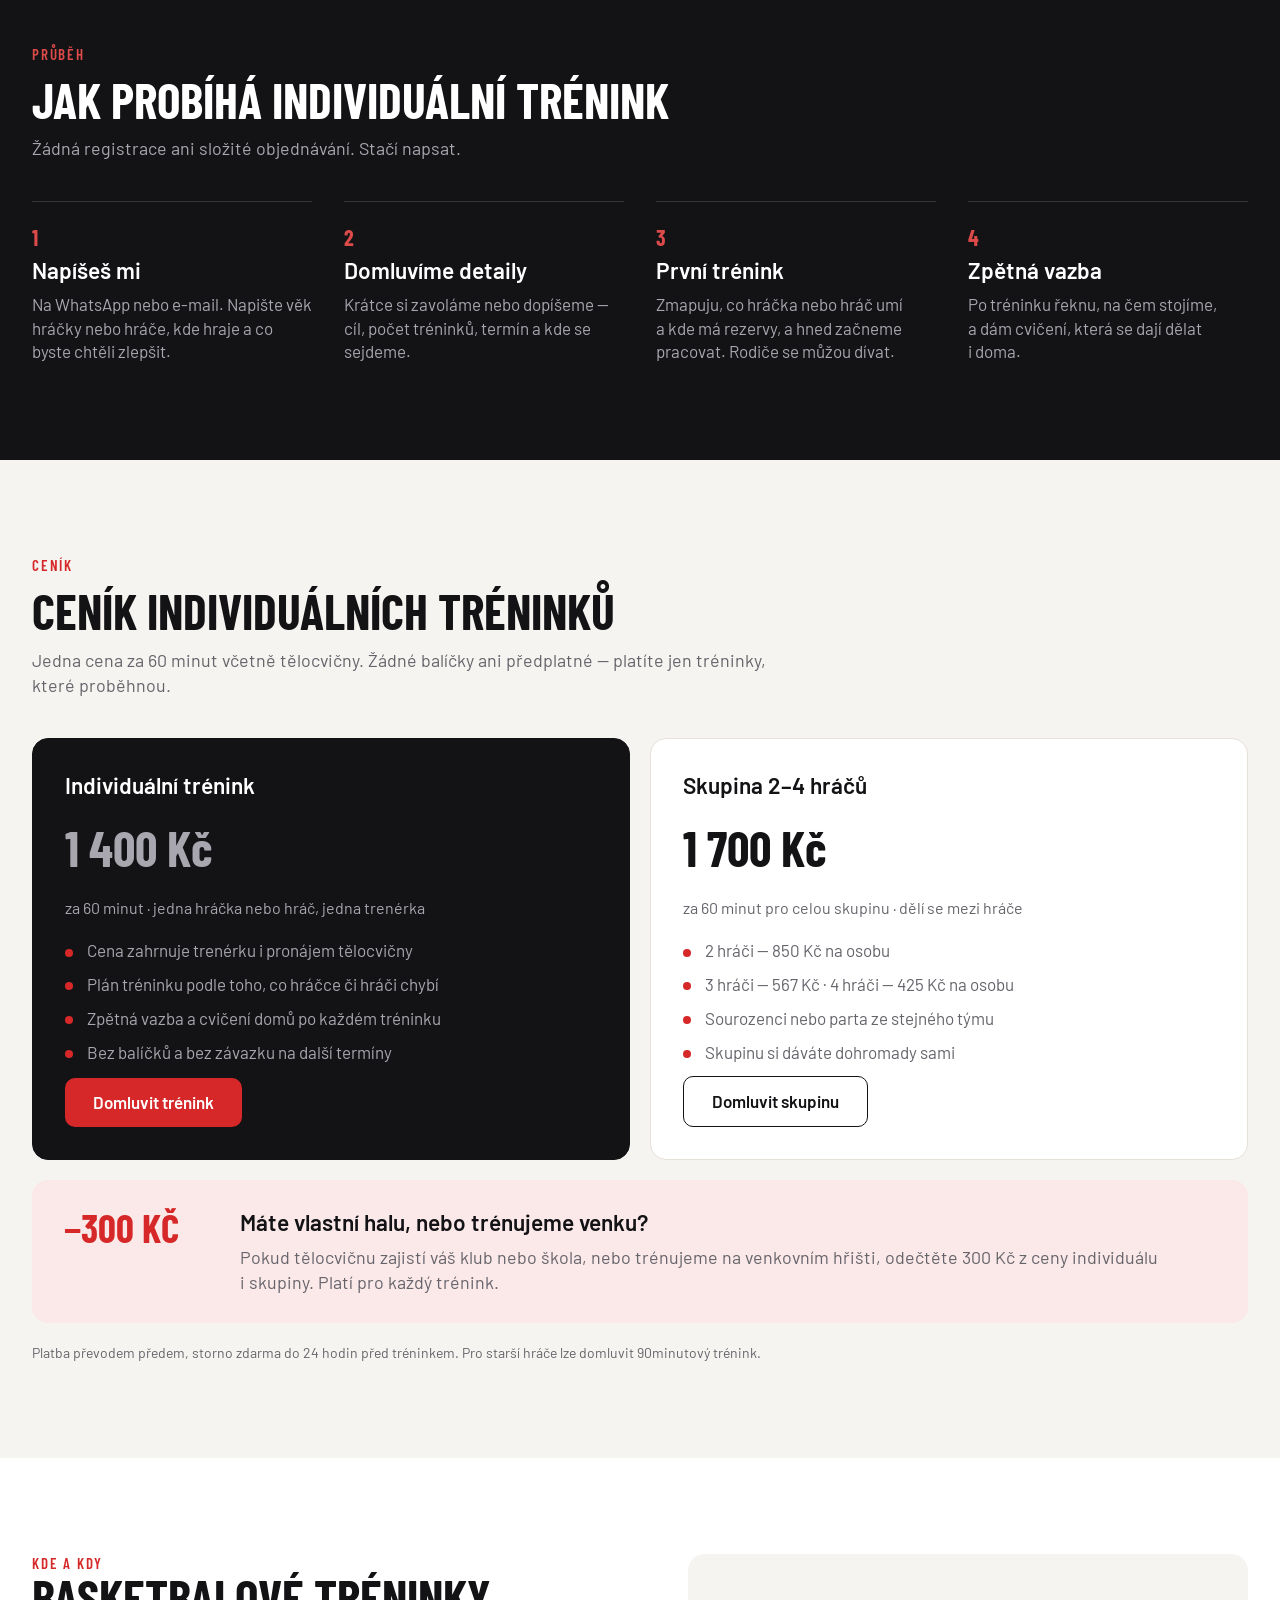
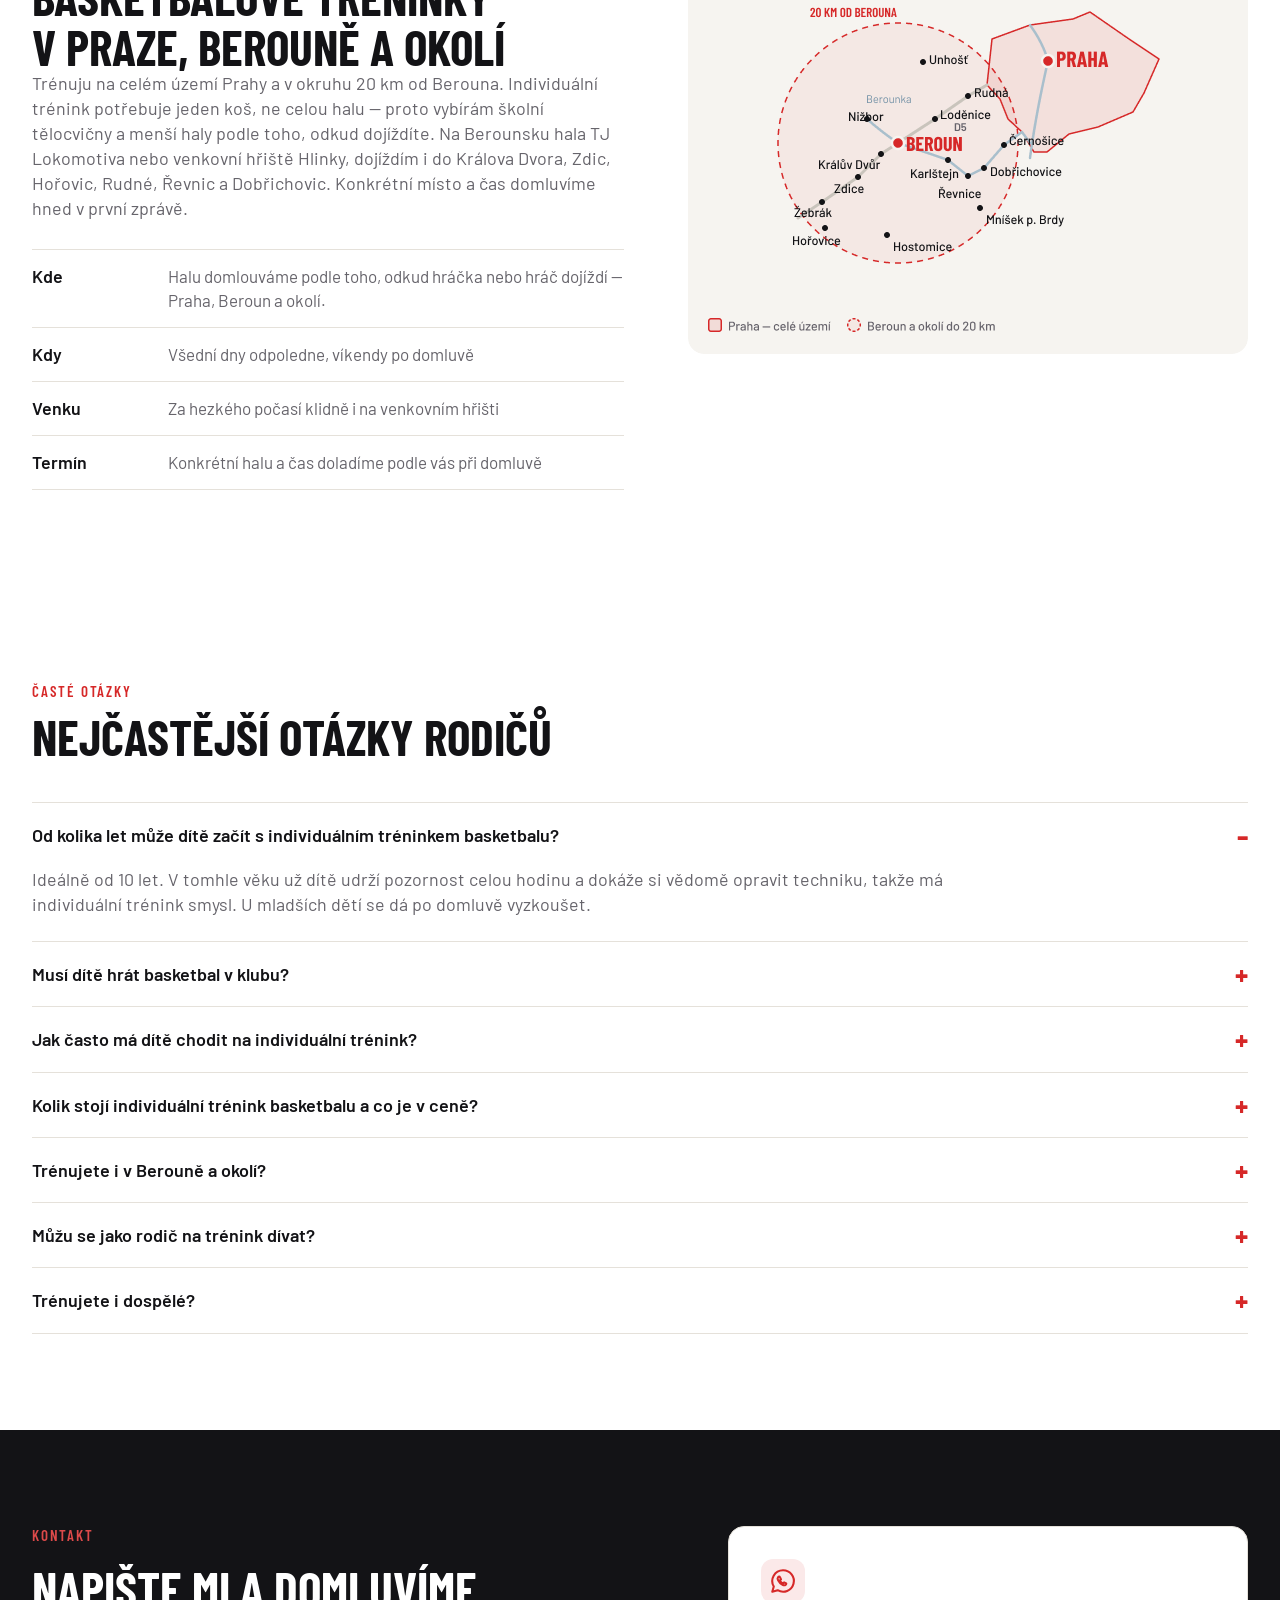
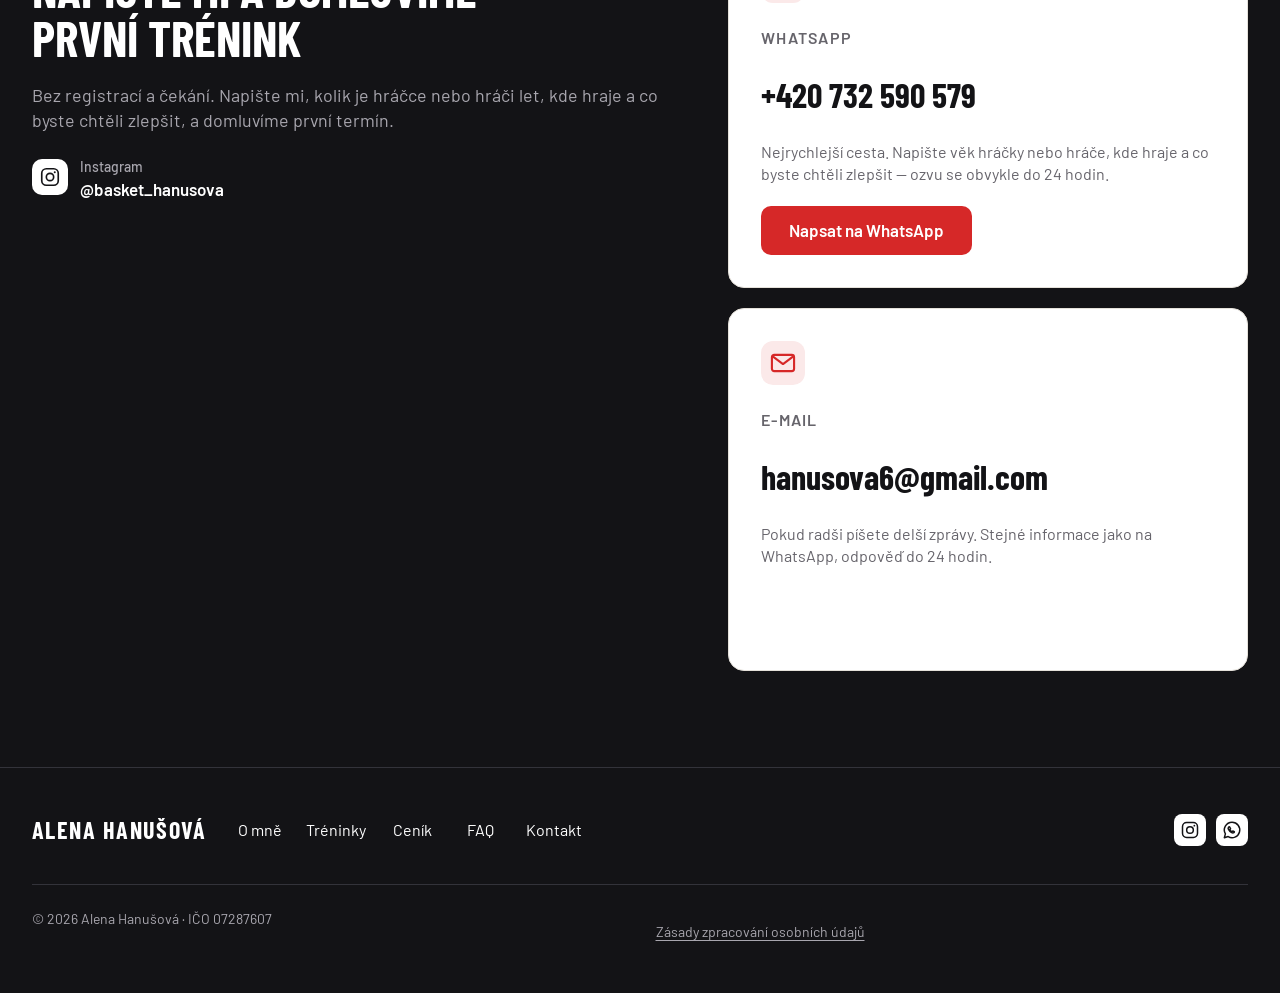
==== commit 8a599fe2: "Google Analytics 4 se souhlasem, lišta a přepis zásad údajů Web byl původně bez cookies a bez extern" ====
--- a/index.html
+++ b/index.html
@@ -516,6 +516,7 @@
     <div class="site-footer__bottom">
       <p>© 2026 Alena Hanušová · IČO&nbsp;07287607</p>
       <p><a href="/ochrana-osobnich-udaju.html">Zásady zpracování osobních údajů</a></p>
+      <p><button class="consent-settings" type="button" id="consent-settings" hidden>Nastavení měření návštěvnosti</button></p>
     </div>
   </div>
 </footer>
--- a/assets/css/style.css
+++ b/assets/css/style.css
@@ -231,6 +231,12 @@
 
 .skip-link:focus {
   top: 0;
+}
+
+/* musí přebít display: grid/flex u komponent, které se skrývají
+   atributem hidden (mobilní menu, lišta souhlasu) */
+[hidden] {
+  display: none !important;
 }
 
 .visually-hidden {
@@ -1519,3 +1525,93 @@
     transform: none;
   }
 }
+
+
+/* ---------- 25. Lišta souhlasu s měřením ---------- */
+
+.consent {
+  position: fixed;
+  bottom: 0;
+  left: 0;
+  right: 0;
+  z-index: 60;
+  background: var(--ink-2);
+  border-top: 1px solid var(--line-dark);
+  color: #fff;
+  box-shadow: 0 -8px 24px rgb(0 0 0 / 25%);
+}
+
+.consent__inner {
+  display: grid;
+  gap: 1rem;
+  width: 100%;
+  max-width: calc(var(--container) + 2 * var(--gutter));
+  margin-inline: auto;
+  padding: 1.25rem var(--gutter);
+}
+
+.consent__title {
+  font-family: var(--font-body);
+  font-size: 1.0625rem;
+  font-weight: 600;
+  line-height: 1.3;
+  text-transform: none;
+}
+
+.consent__text {
+  margin-top: 0.375rem;
+  color: var(--dim);
+  font-size: 0.9375rem;
+  line-height: 1.45;
+}
+
+.consent__text a {
+  color: var(--red-on-dark);
+}
+
+.consent__actions {
+  display: flex;
+  flex-wrap: wrap;
+  gap: 0.625rem;
+}
+
+.consent__actions .btn {
+  flex: 1 1 auto;
+}
+
+@media (min-width: 768px) {
+  .consent__inner {
+    grid-template-columns: 1fr auto;
+    gap: 2rem;
+    align-items: center;
+  }
+
+  .consent__actions {
+    flex-wrap: nowrap;
+  }
+
+  .consent__actions .btn {
+    flex: 0 0 auto;
+  }
+}
+
+/* tlačítko pro odvolání souhlasu v patičce */
+.consent-settings {
+  display: inline-flex;
+  align-items: center;
+  min-height: 44px;
+  padding: 0;
+  background: none;
+  border: 0;
+  color: var(--dim);
+  font-size: 0.875rem;
+  text-align: left;
+  text-decoration: underline;
+  text-underline-offset: 3px;
+  cursor: pointer;
+}
+
+.consent-settings:hover,
+.consent-settings:focus-visible {
+  color: #fff;
+}
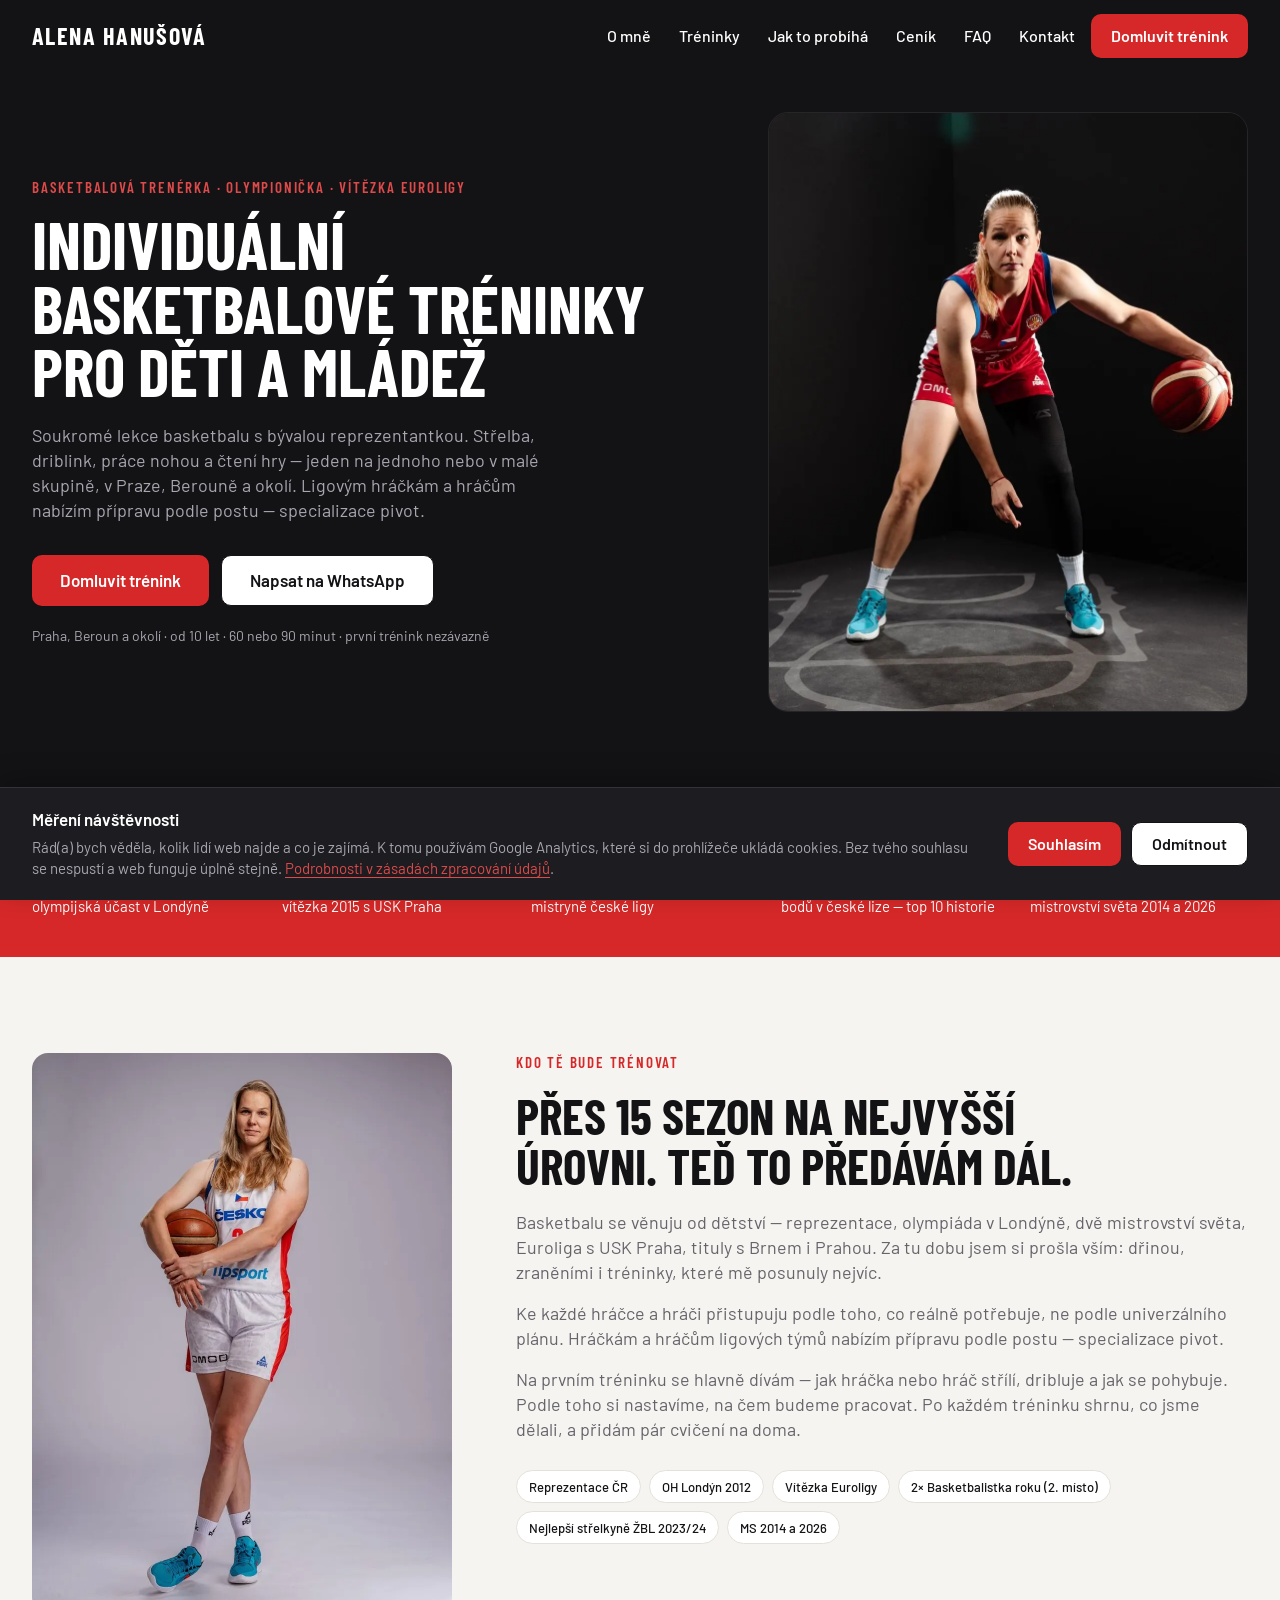
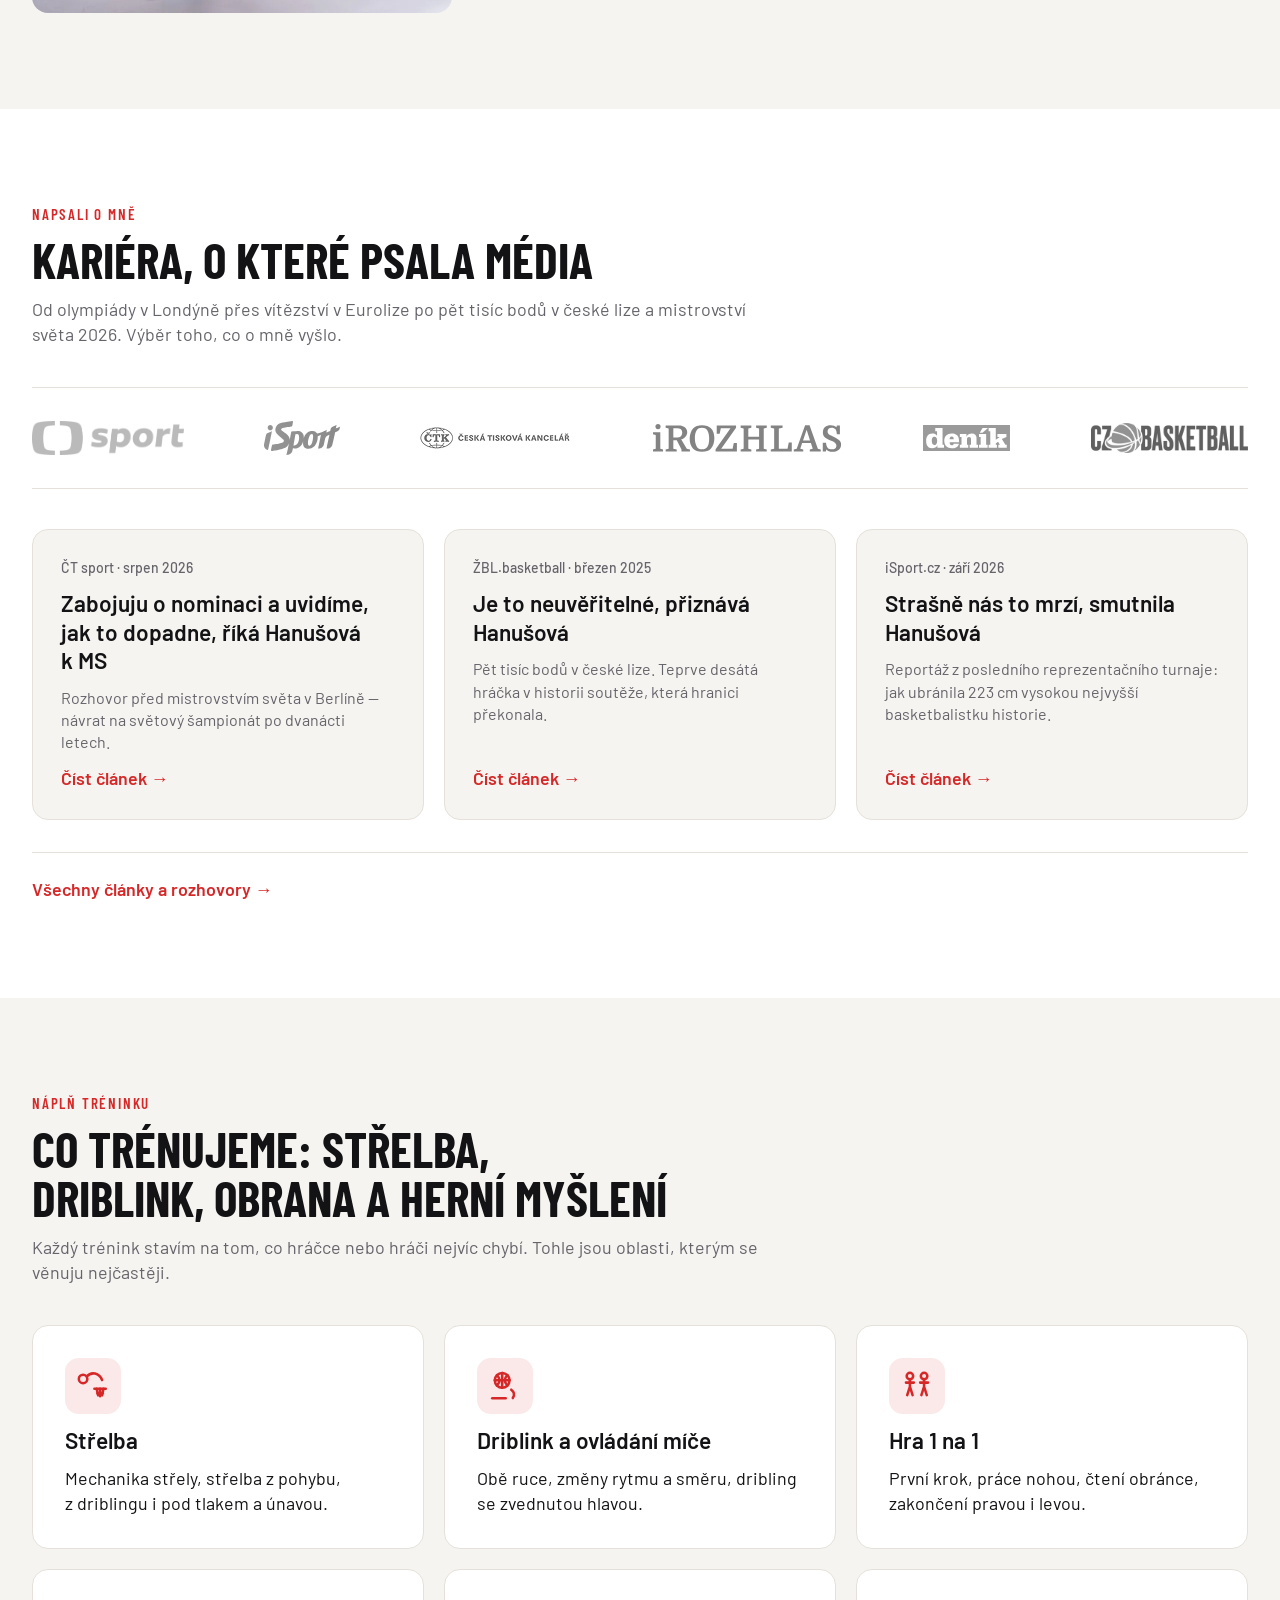
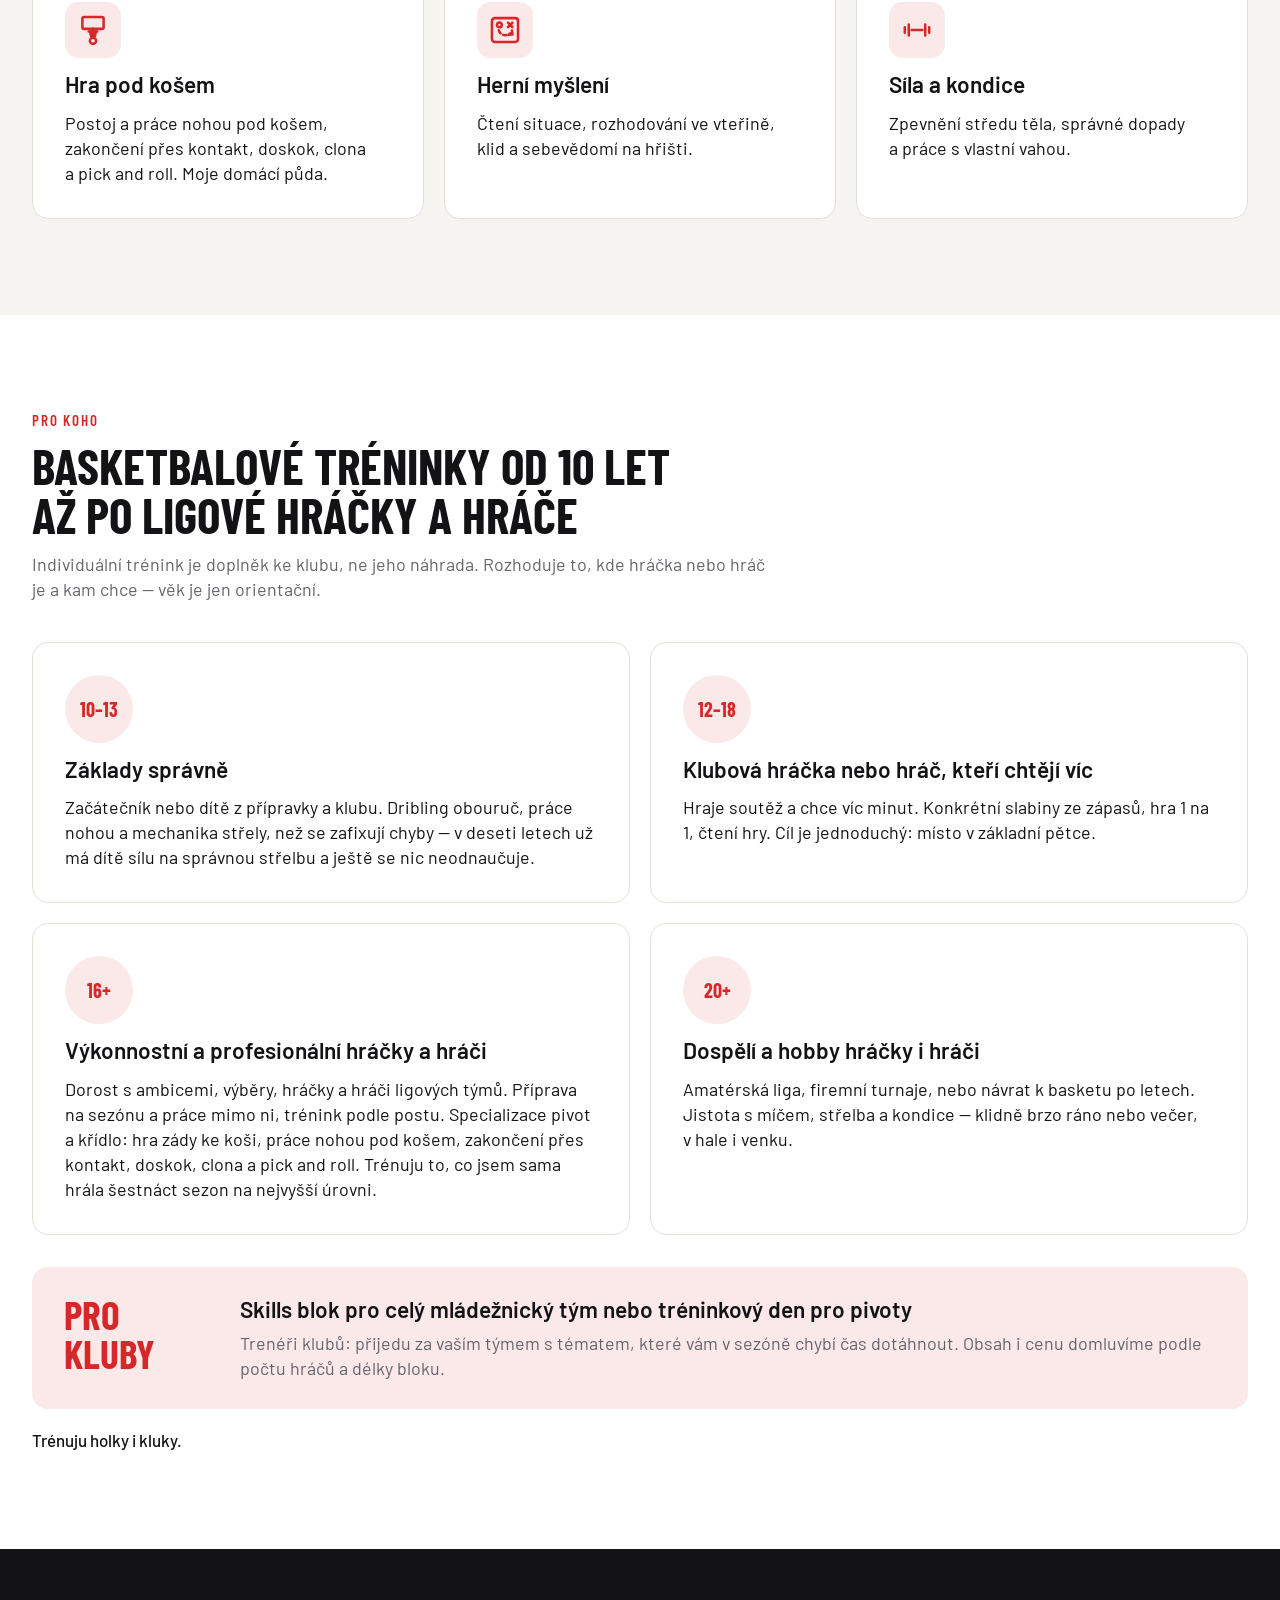
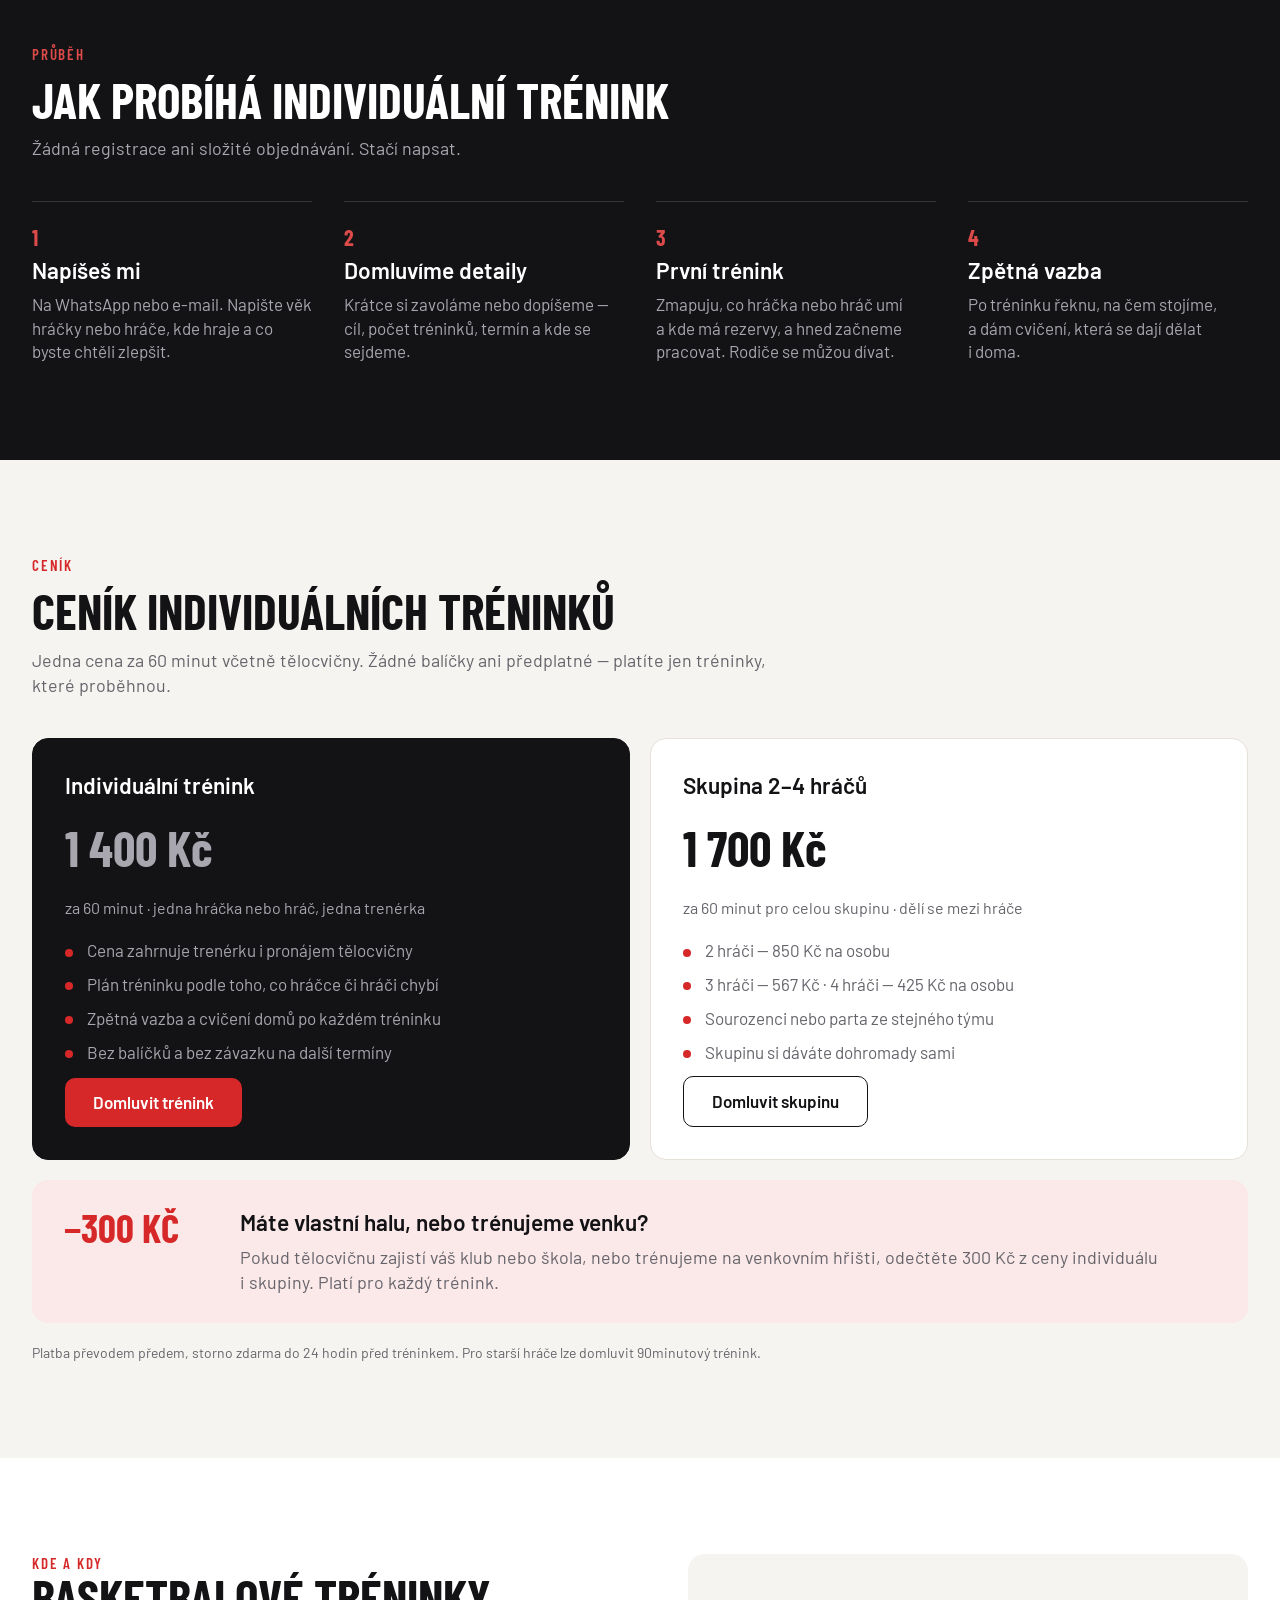
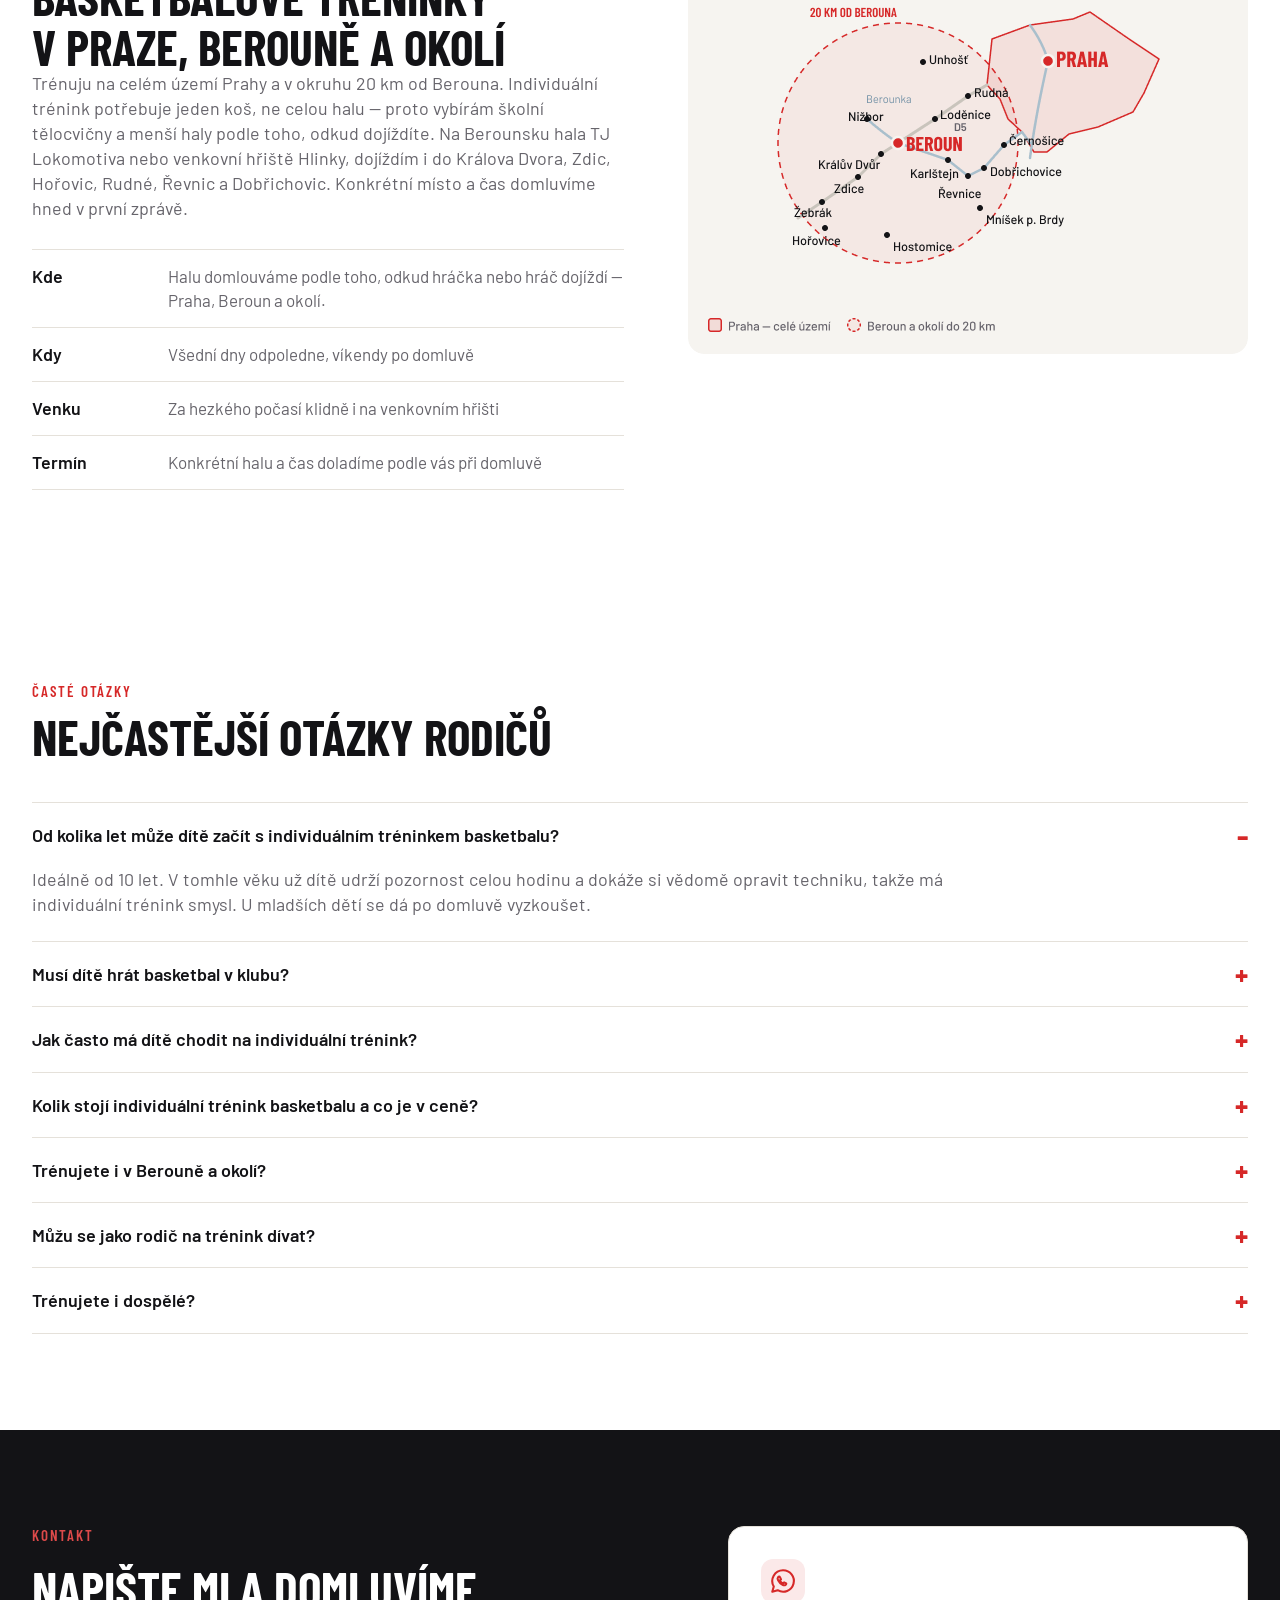
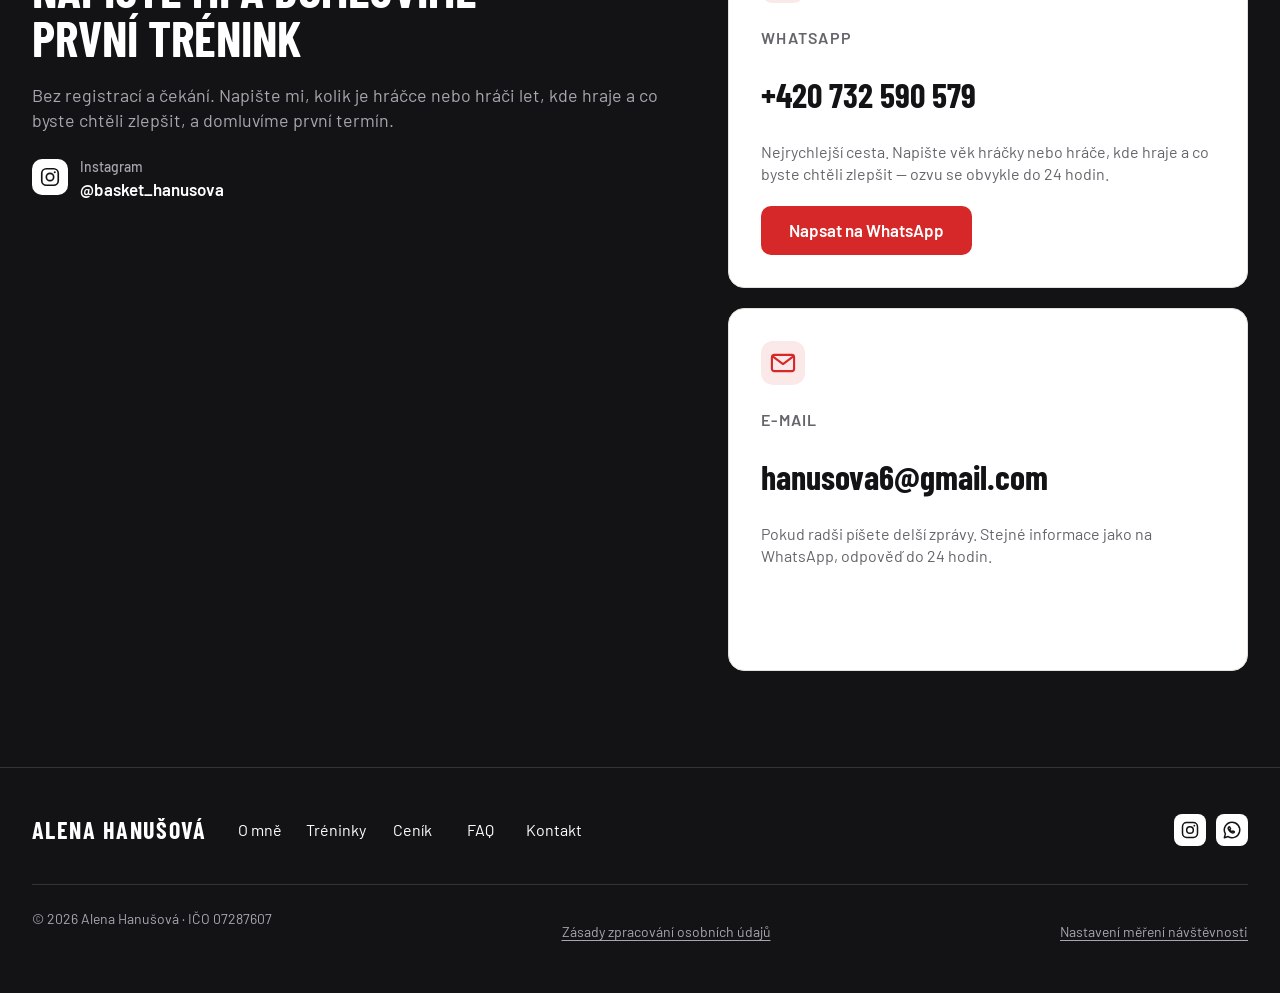
==== commit 400bb93e: "Odstranění zmínek o prevenci zranění kolen a kotníků Na výslovné přání zadavatelky. Trenérka není fy" ====
--- a/index.html
+++ b/index.html
@@ -135,7 +135,7 @@
       <div class="prose">
         <p>Basketbalu se věnuju od dětství — reprezentace, olympiáda v&nbsp;Londýně, dvě mistrovství světa, Euroliga s&nbsp;USK Praha, tituly s&nbsp;Brnem i&nbsp;Prahou. Za tu dobu jsem si prošla vším: dřinou, zraněními i&nbsp;tréninky, které mě posunuly nejvíc.</p>
         <p>Ke každé hráčce a&nbsp;hráči přistupuju podle toho, co reálně potřebuje, ne podle univerzálního plánu. Hráčkám a&nbsp;hráčům ligových týmů nabízím přípravu podle postu — specializace pivot.</p>
-        <p>Na prvním tréninku se hlavně dívám — jak hráčka nebo hráč střílí, dribluje a&nbsp;jak se pohybuje. Podle toho si nastavíme, na čem budeme pracovat. Po každém tréninku shrnu, co jsme dělali, a&nbsp;přidám pár cvičení na doma. Techniku učím vždy tak, aby šetřila kolena a&nbsp;kotníky.</p>
+        <p>Na prvním tréninku se hlavně dívám — jak hráčka nebo hráč střílí, dribluje a&nbsp;jak se pohybuje. Podle toho si nastavíme, na čem budeme pracovat. Po každém tréninku shrnu, co jsme dělali, a&nbsp;přidám pár cvičení na doma.</p>
       </div>
       <ul class="pills about__pills">
         <li>Reprezentace ČR</li>
@@ -235,8 +235,8 @@
       </article>
       <article class="card">
         <span class="icon-tile"><svg aria-hidden="true" focusable="false"><use href="#i-sila"></use></svg></span>
-        <h3>Síla a&nbsp;prevence zranění</h3>
-        <p>Zpevnění středu těla, správné dopady, péče o&nbsp;kolena a&nbsp;kotníky.</p>
+        <h3>Síla a&nbsp;kondice</h3>
+        <p>Zpevnění středu těla, správné dopady a&nbsp;práce s&nbsp;vlastní vahou.</p>
       </article>
     </div>
   </div>
@@ -269,7 +269,7 @@
       <article class="card">
         <span class="age-badge" aria-hidden="true">20+</span>
         <h3><span class="visually-hidden">20+ · </span>Dospělí a&nbsp;hobby hráčky i&nbsp;hráči</h3>
-        <p>Amatérská liga, firemní turnaje, nebo návrat k&nbsp;basketu po letech. Jistota s&nbsp;míčem, střelba a&nbsp;kondice bez zbytečných zranění — klidně brzo ráno nebo večer, v&nbsp;hale i&nbsp;venku.</p>
+        <p>Amatérská liga, firemní turnaje, nebo návrat k&nbsp;basketu po letech. Jistota s&nbsp;míčem, střelba a&nbsp;kondice — klidně brzo ráno nebo večer, v&nbsp;hale i&nbsp;venku.</p>
       </article>
     </div>
 
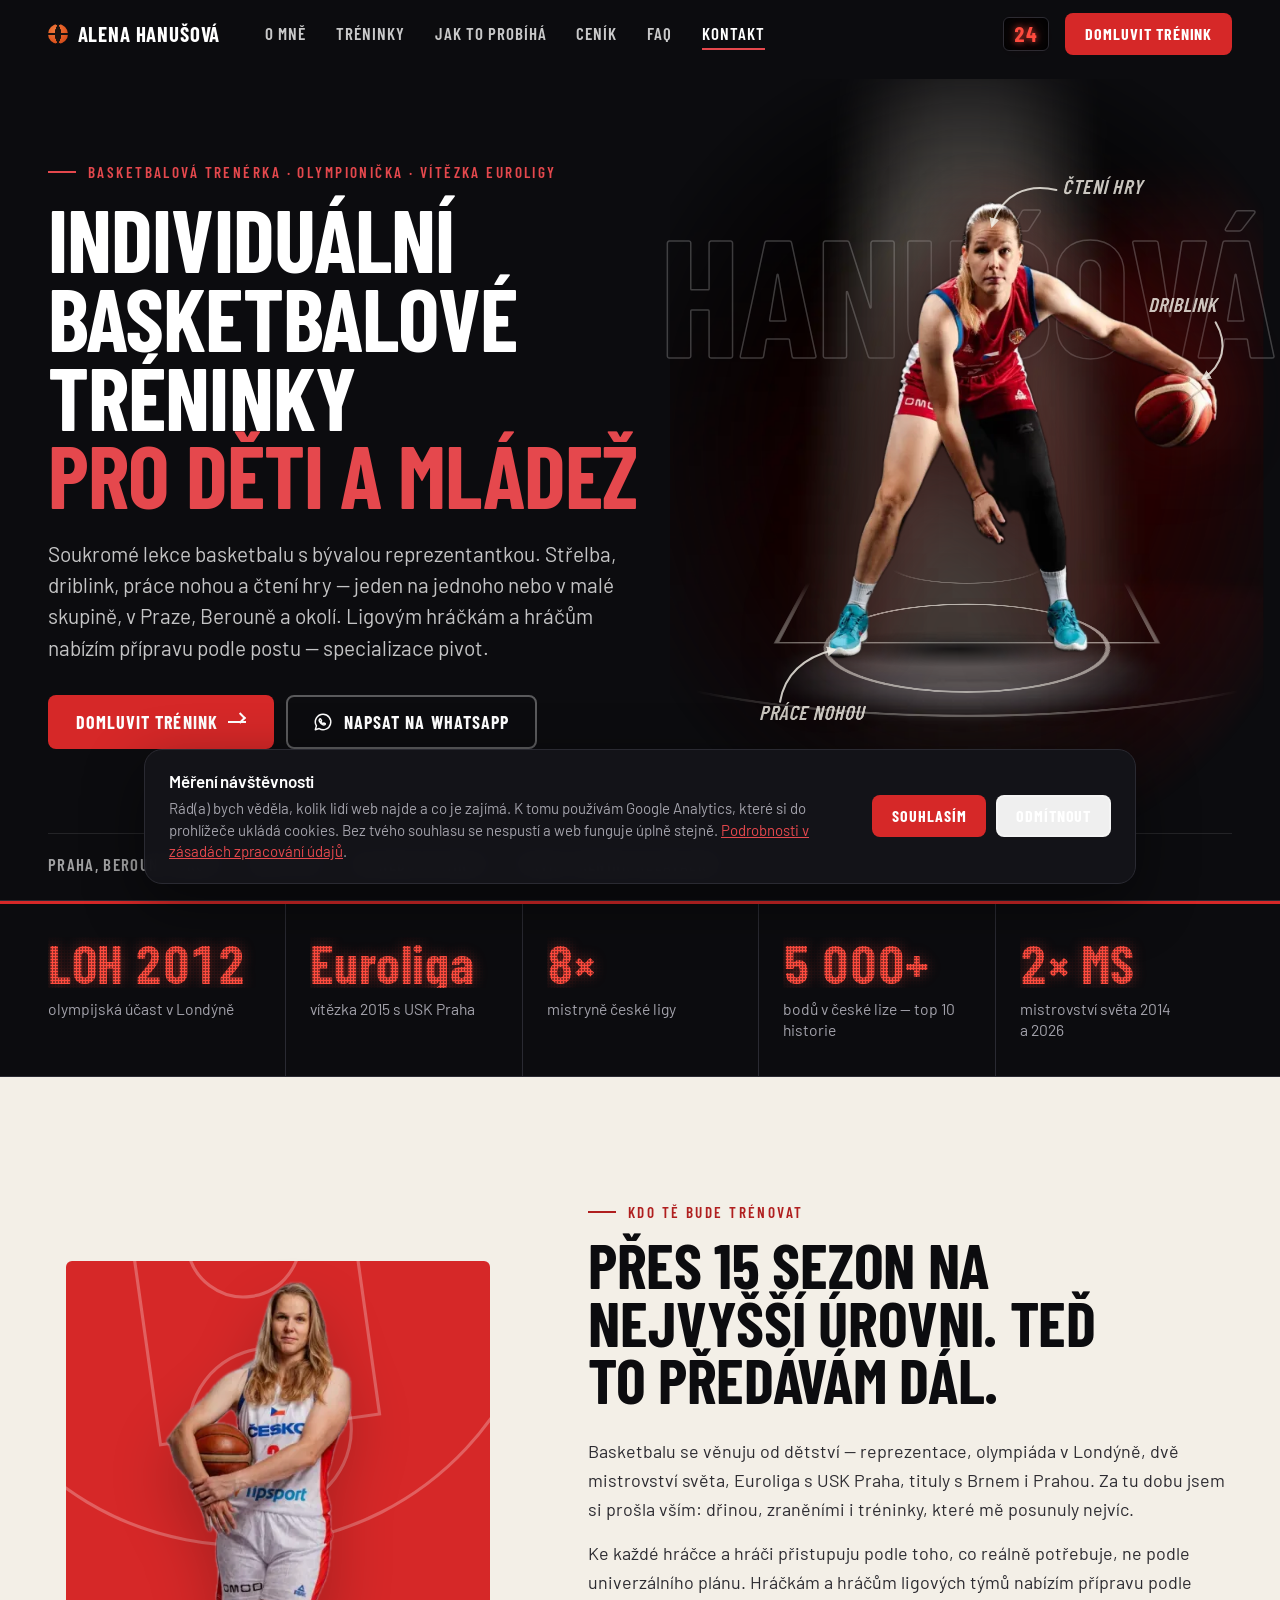
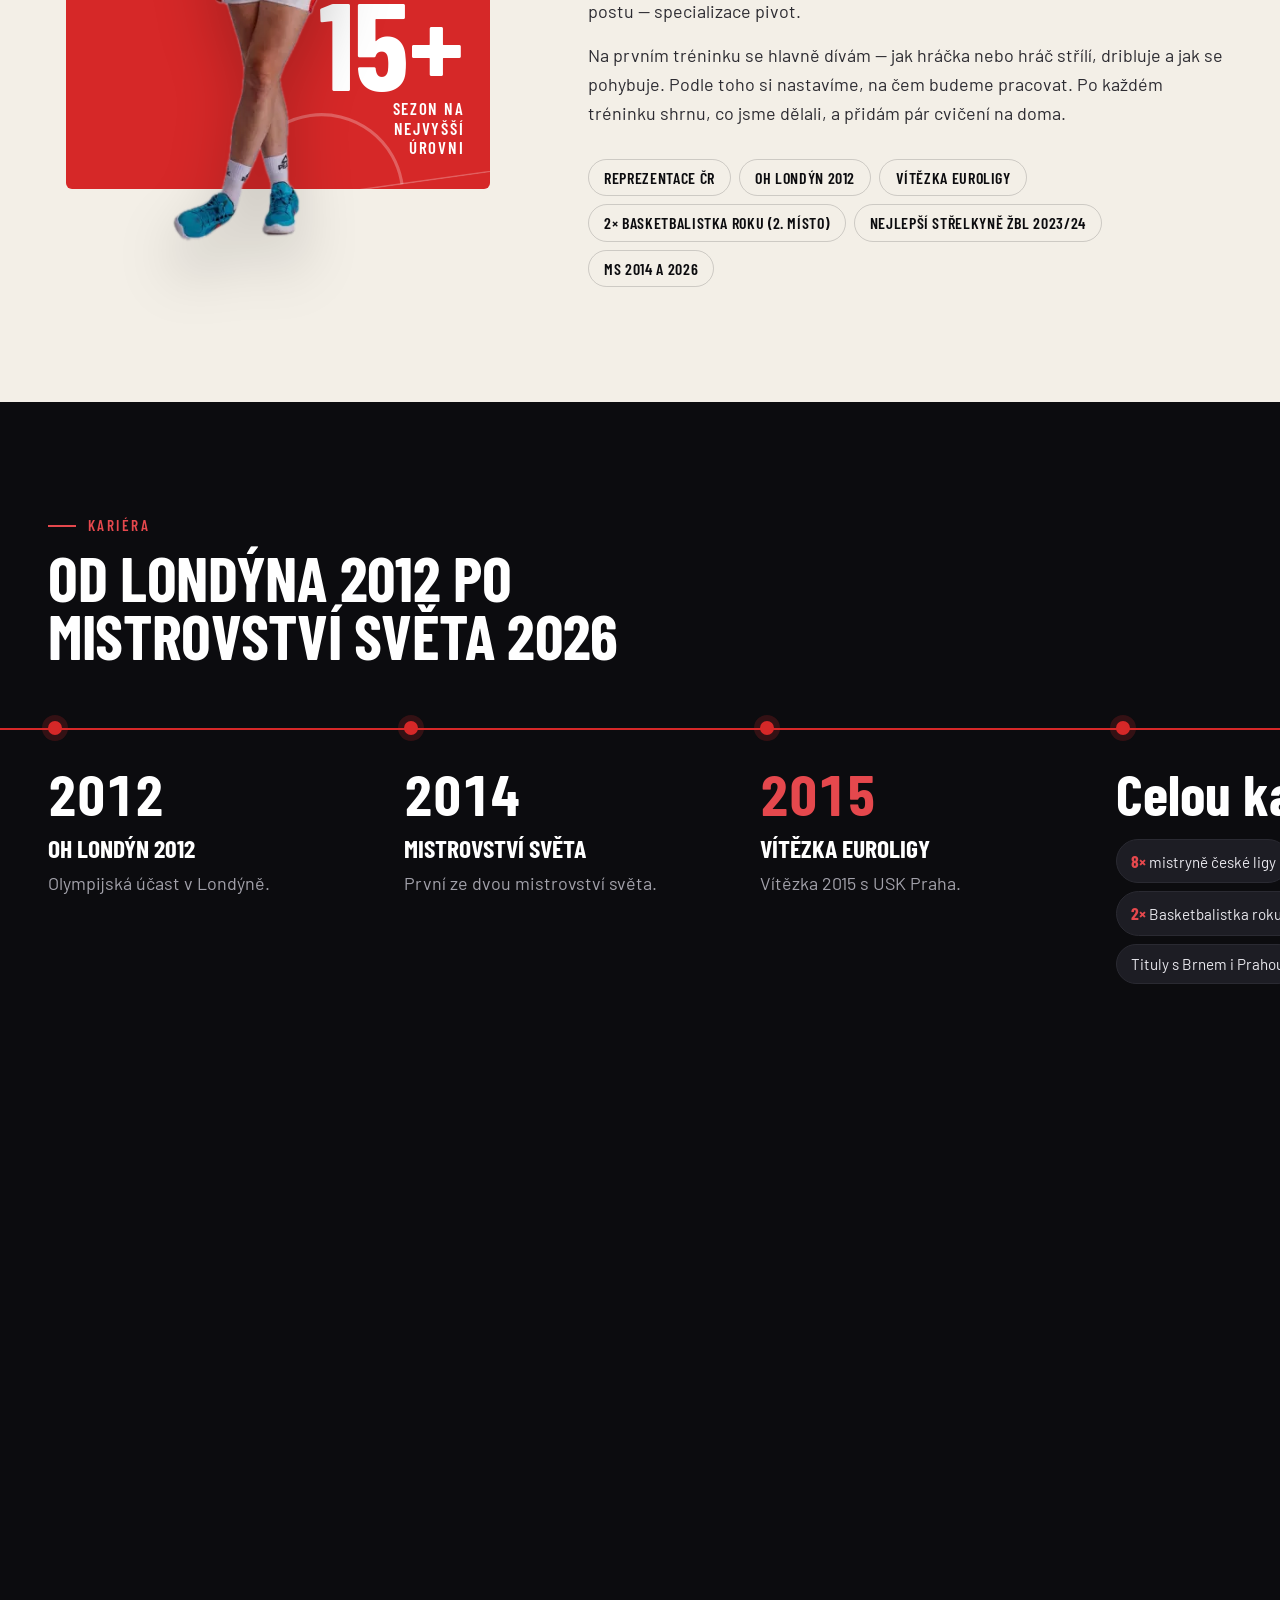
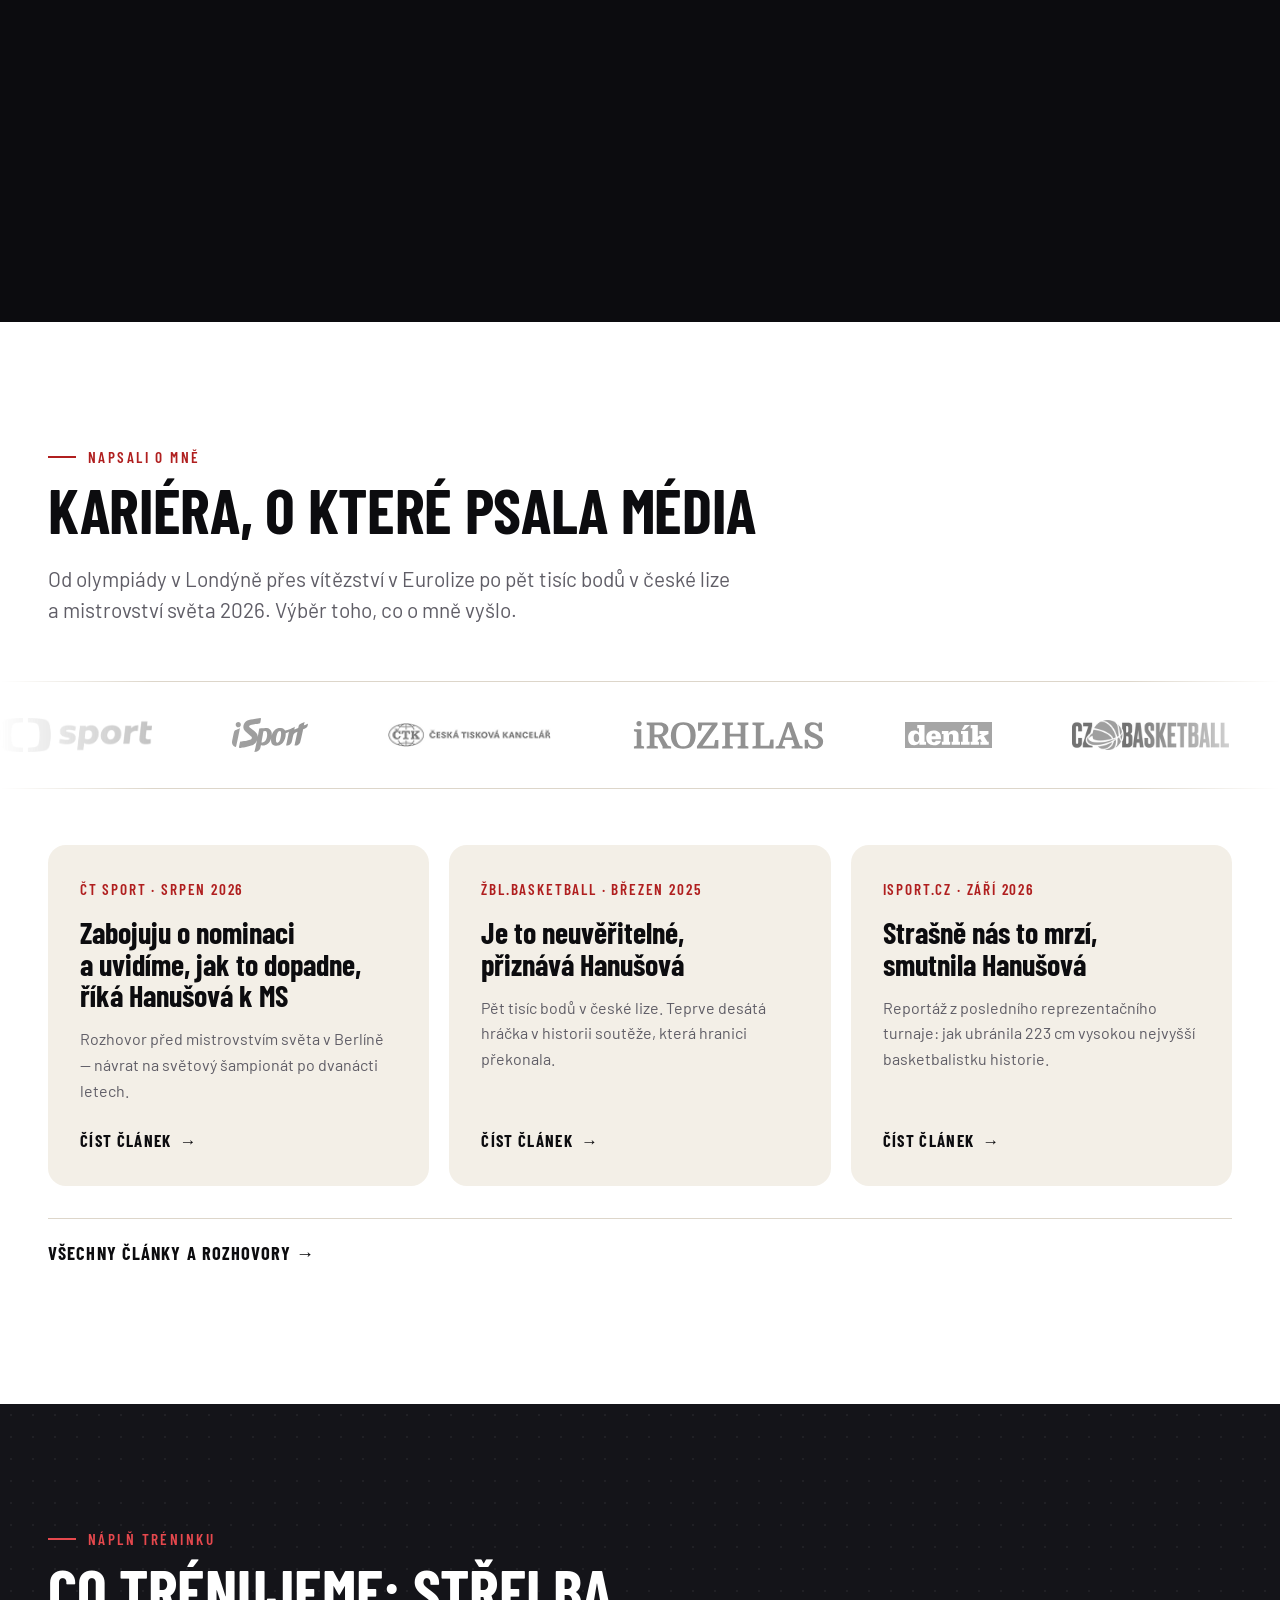
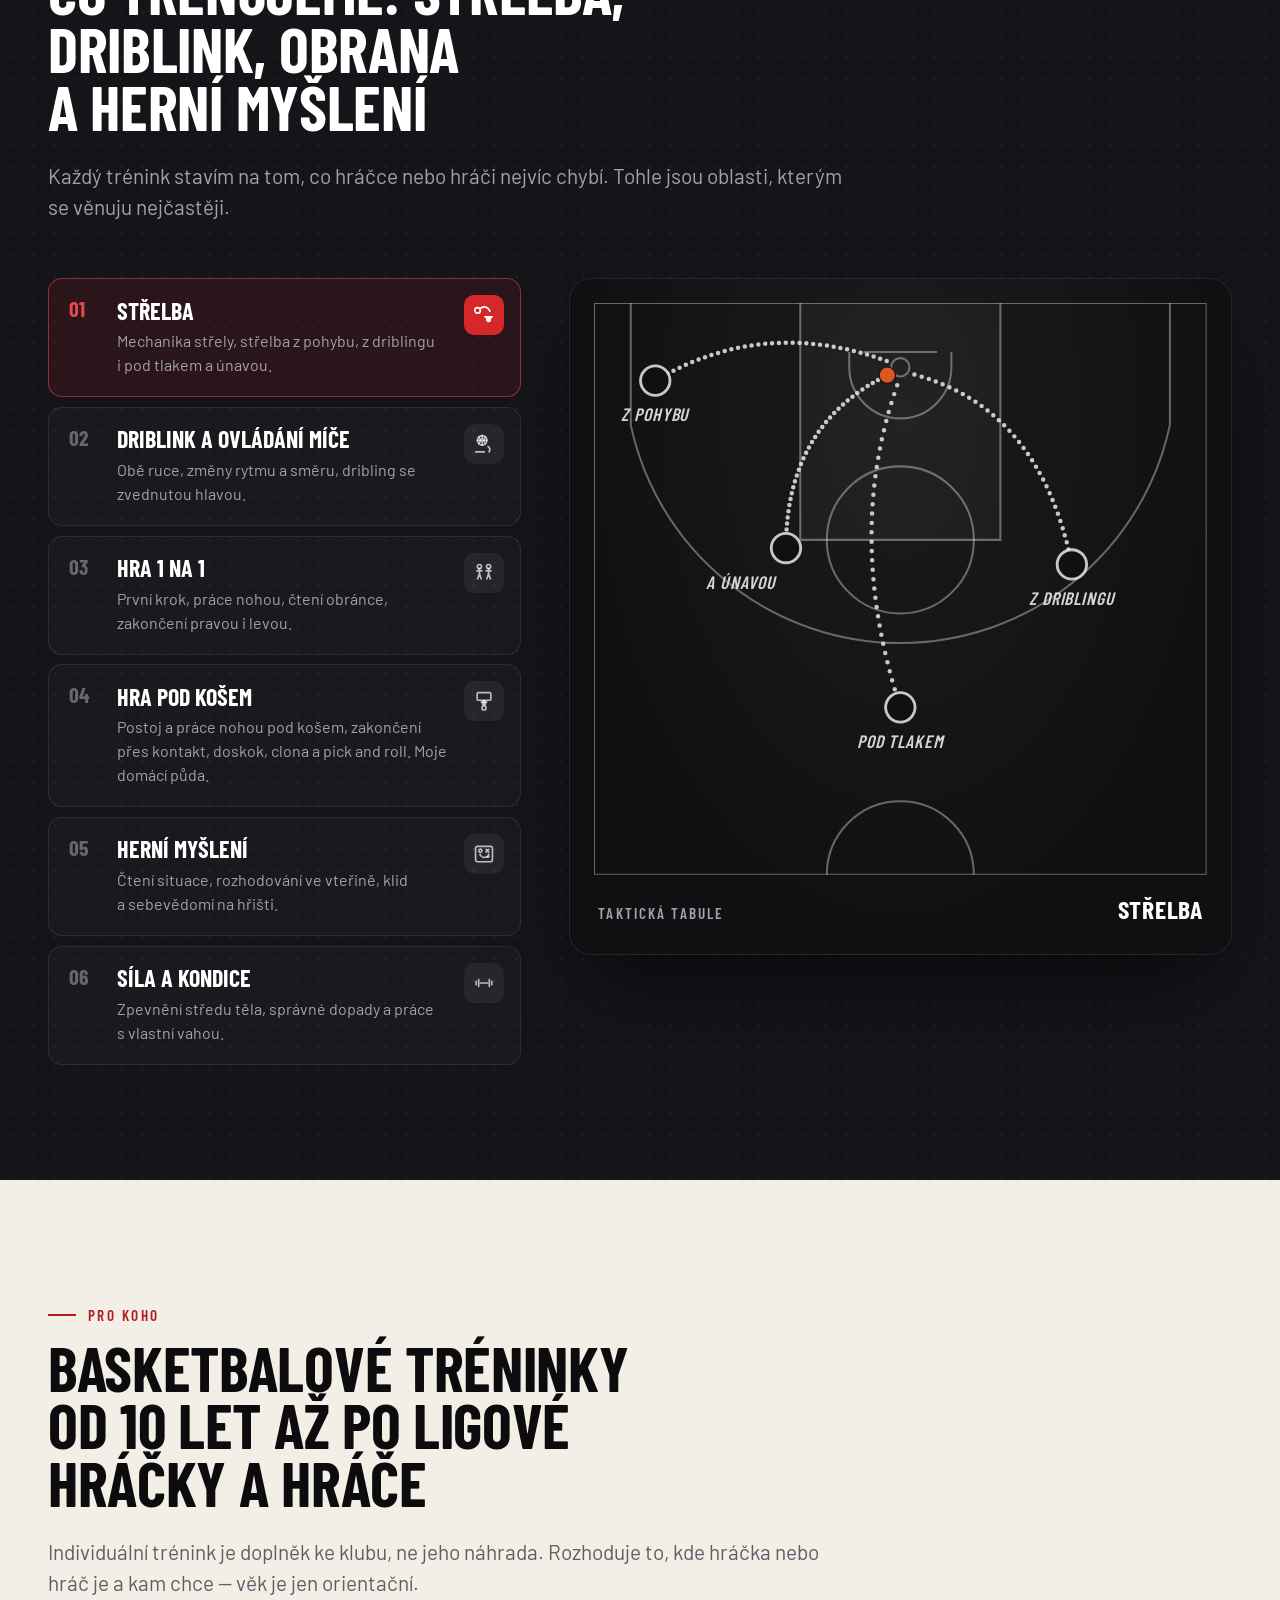
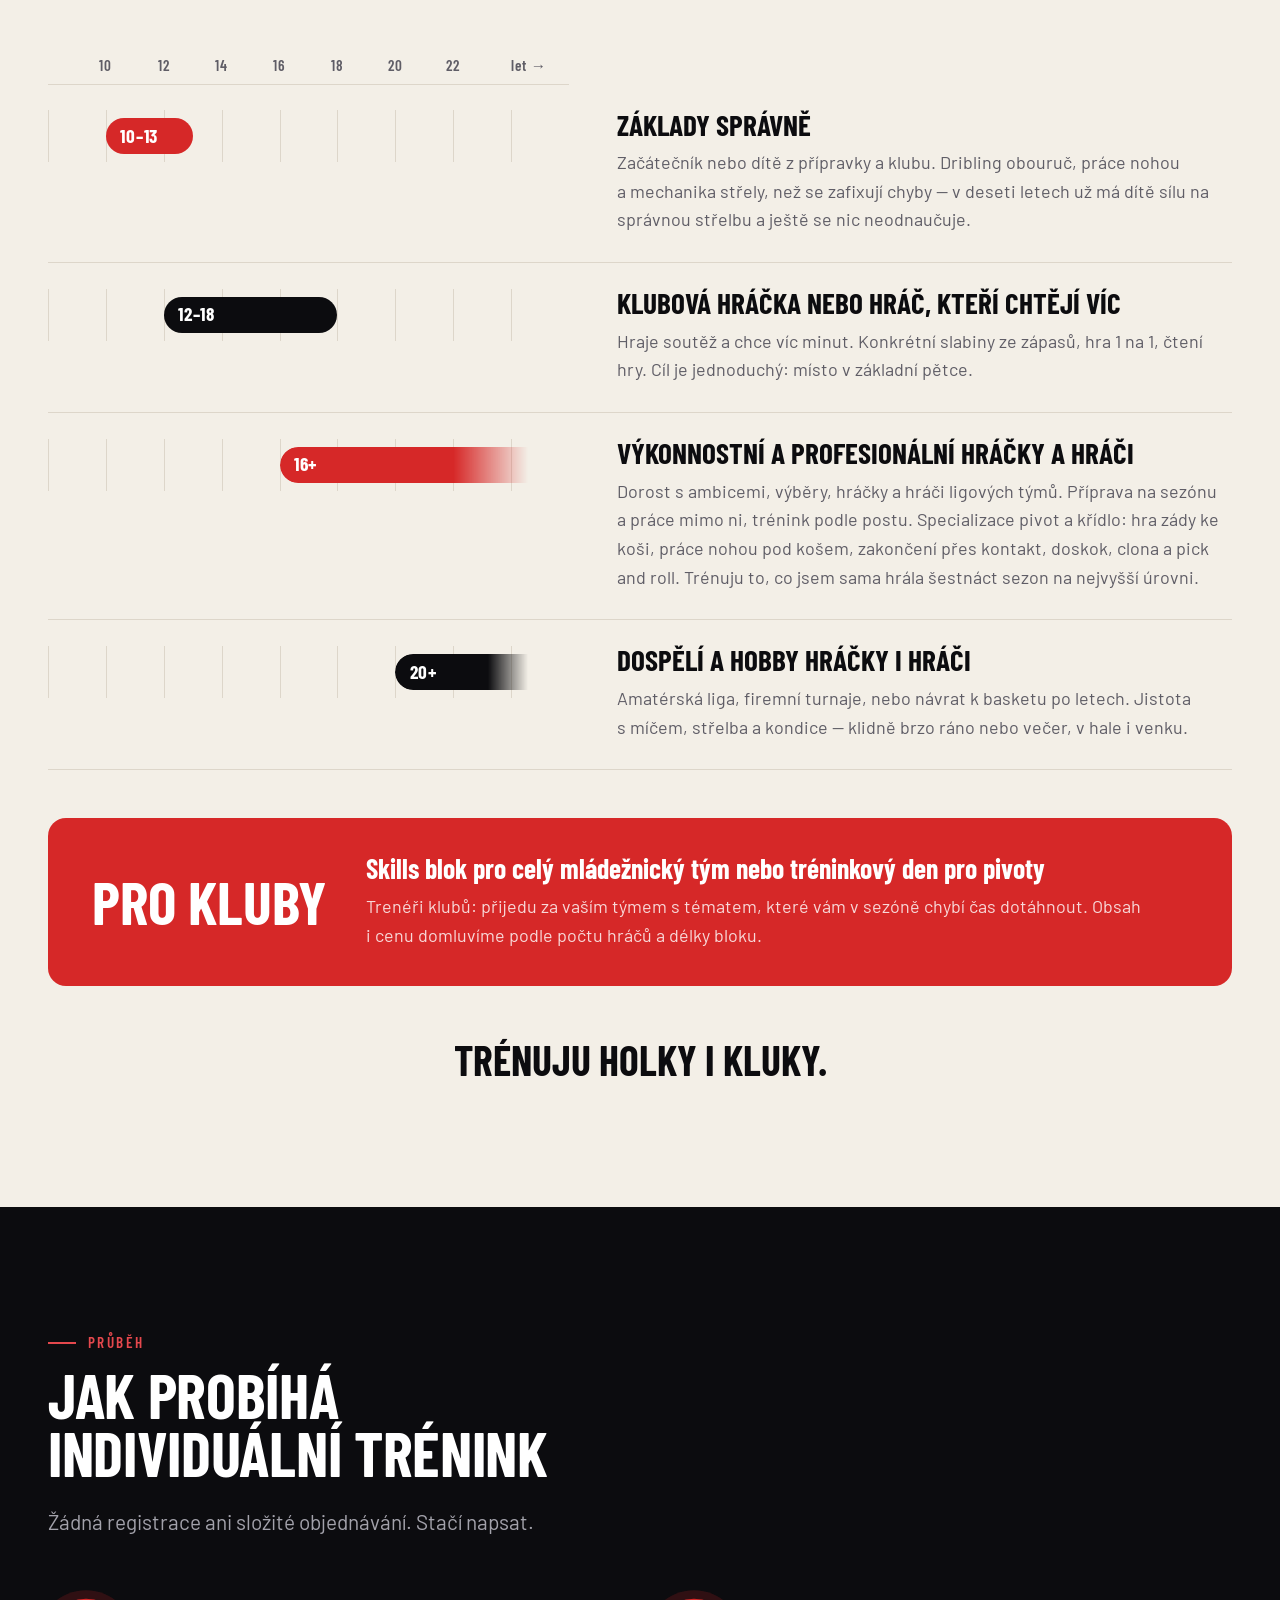
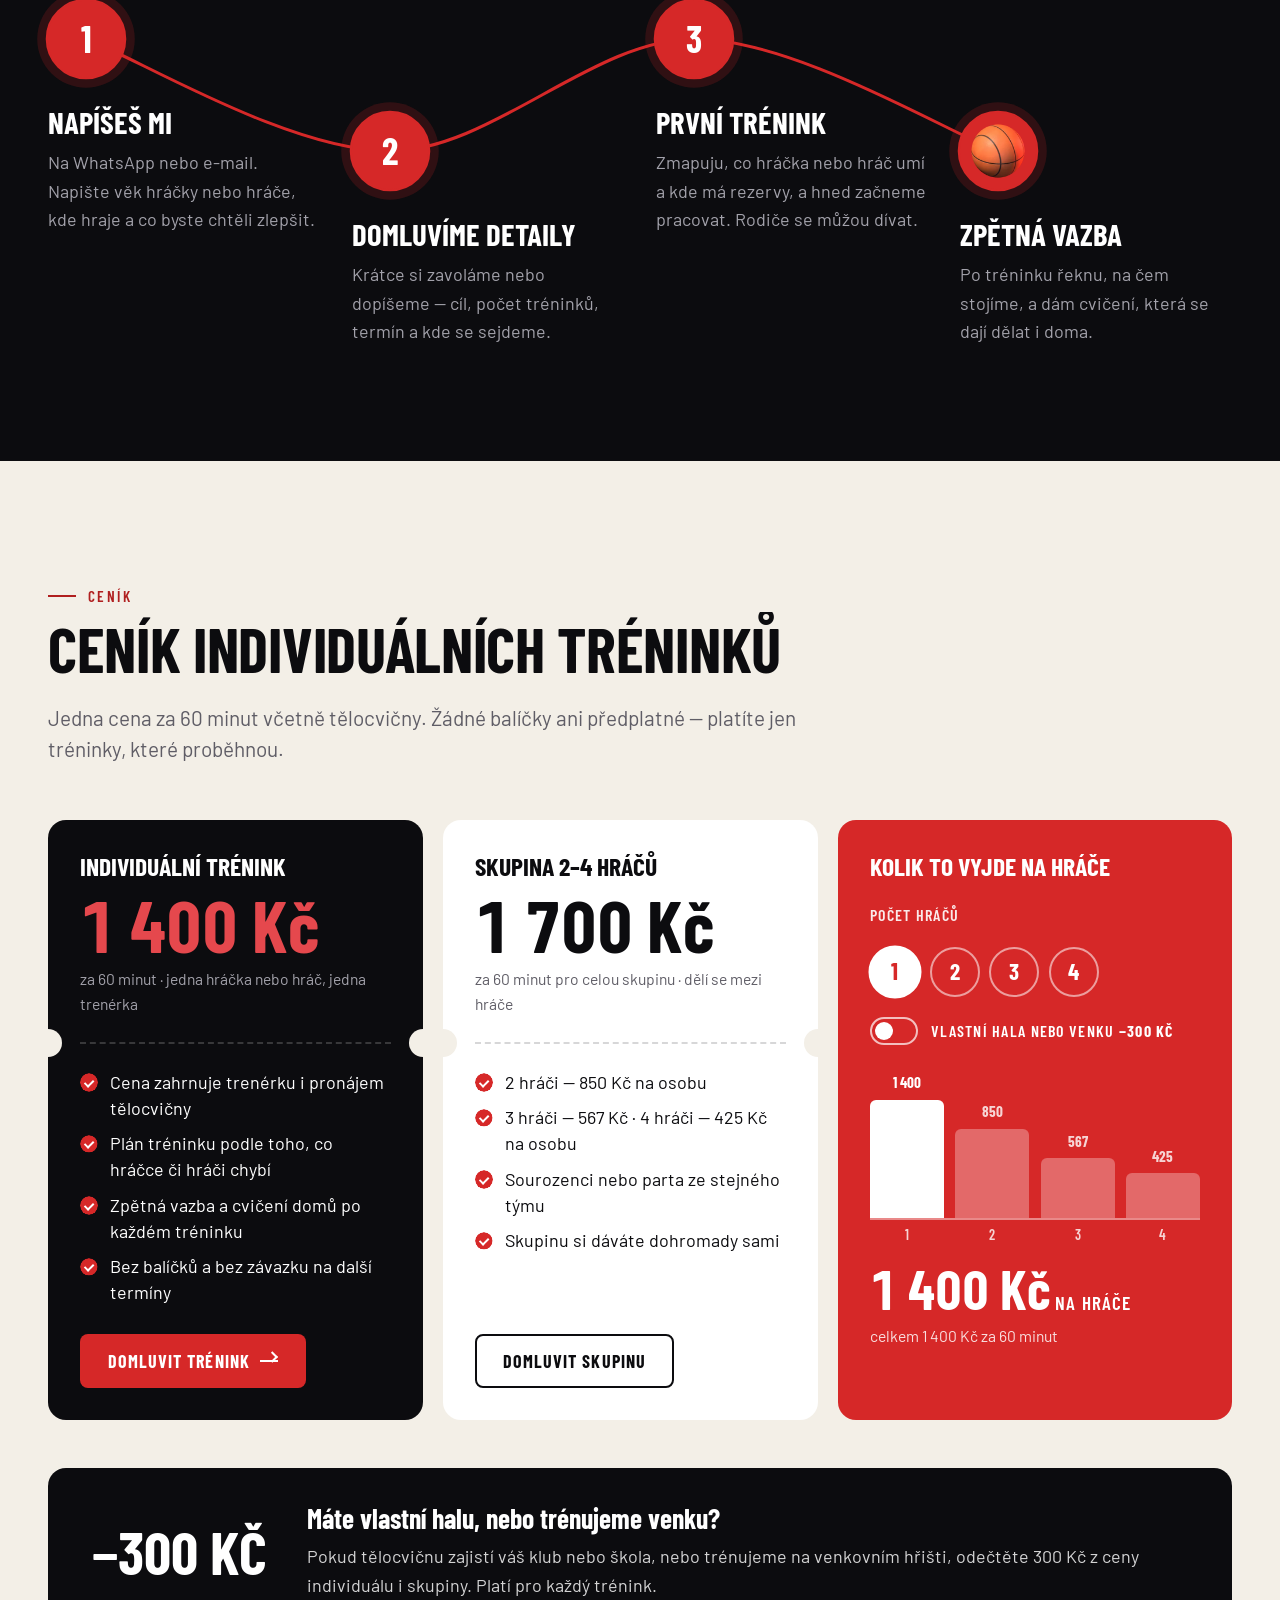
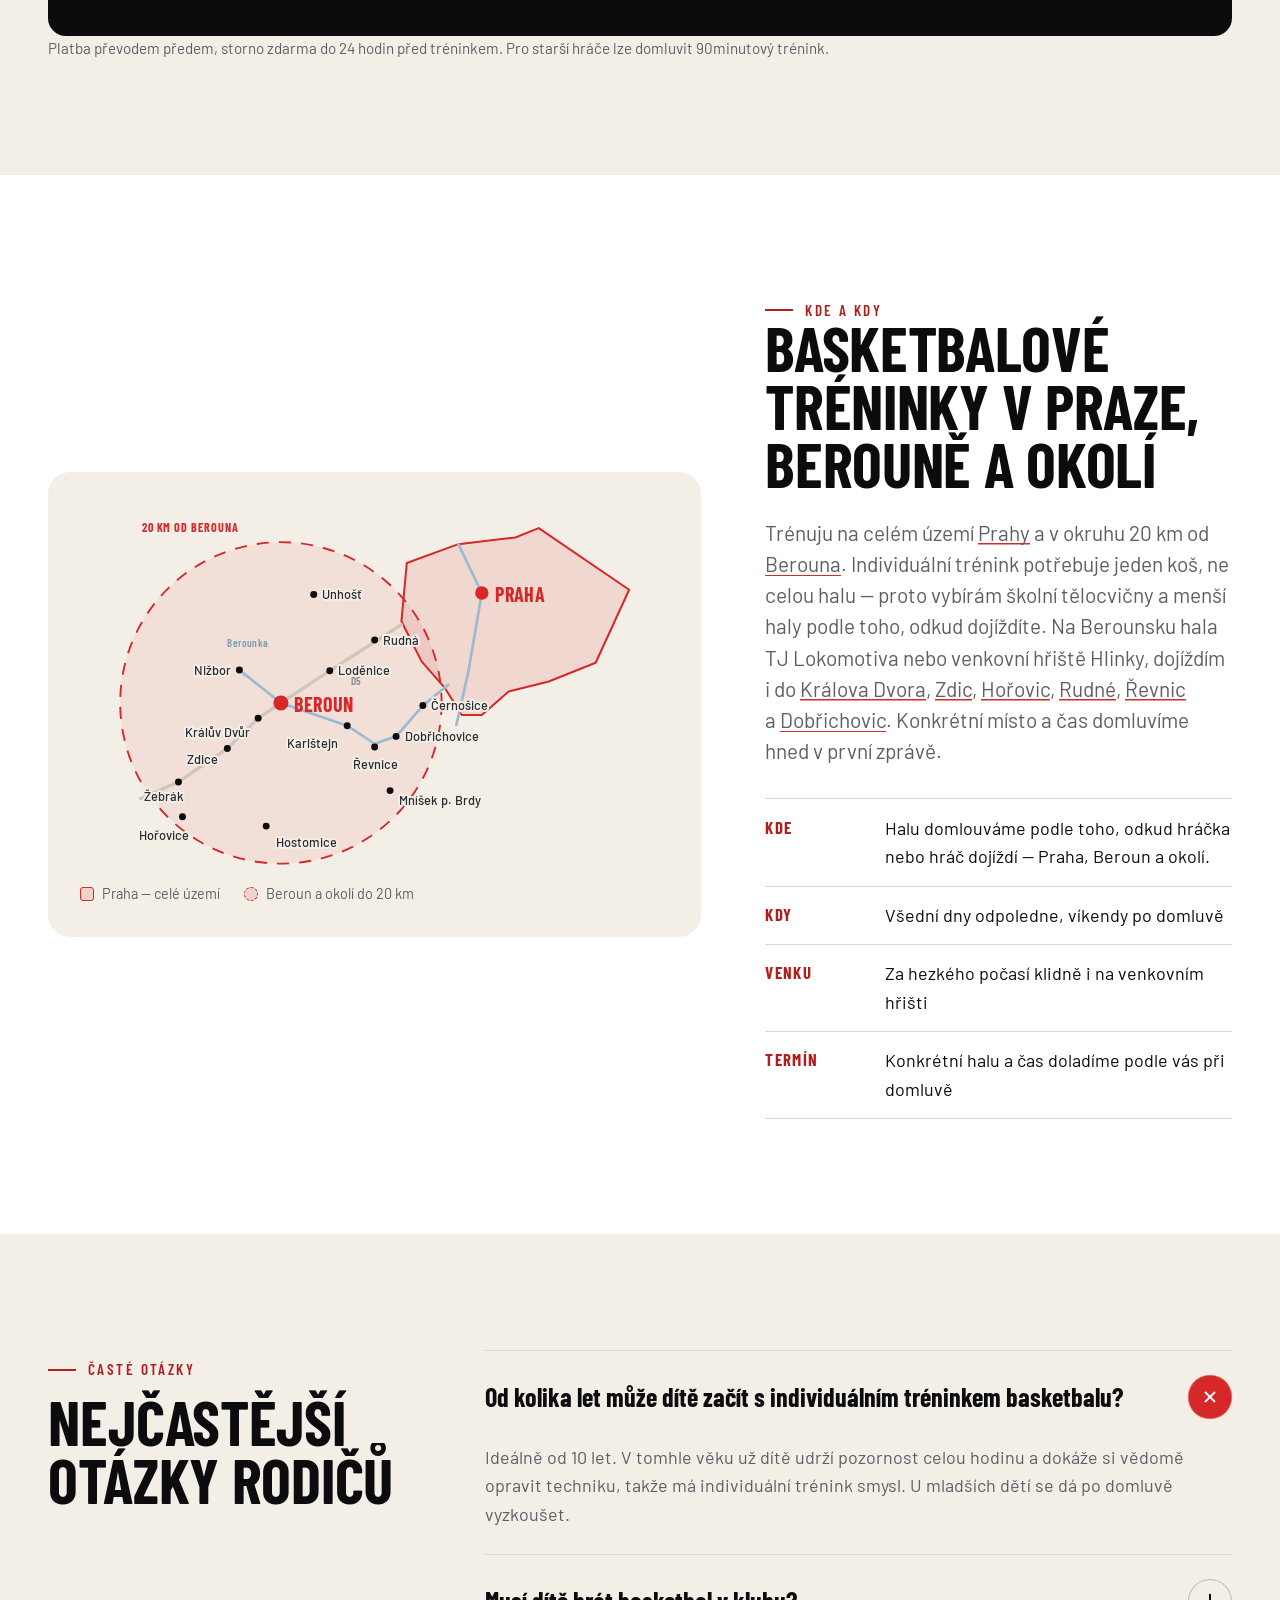
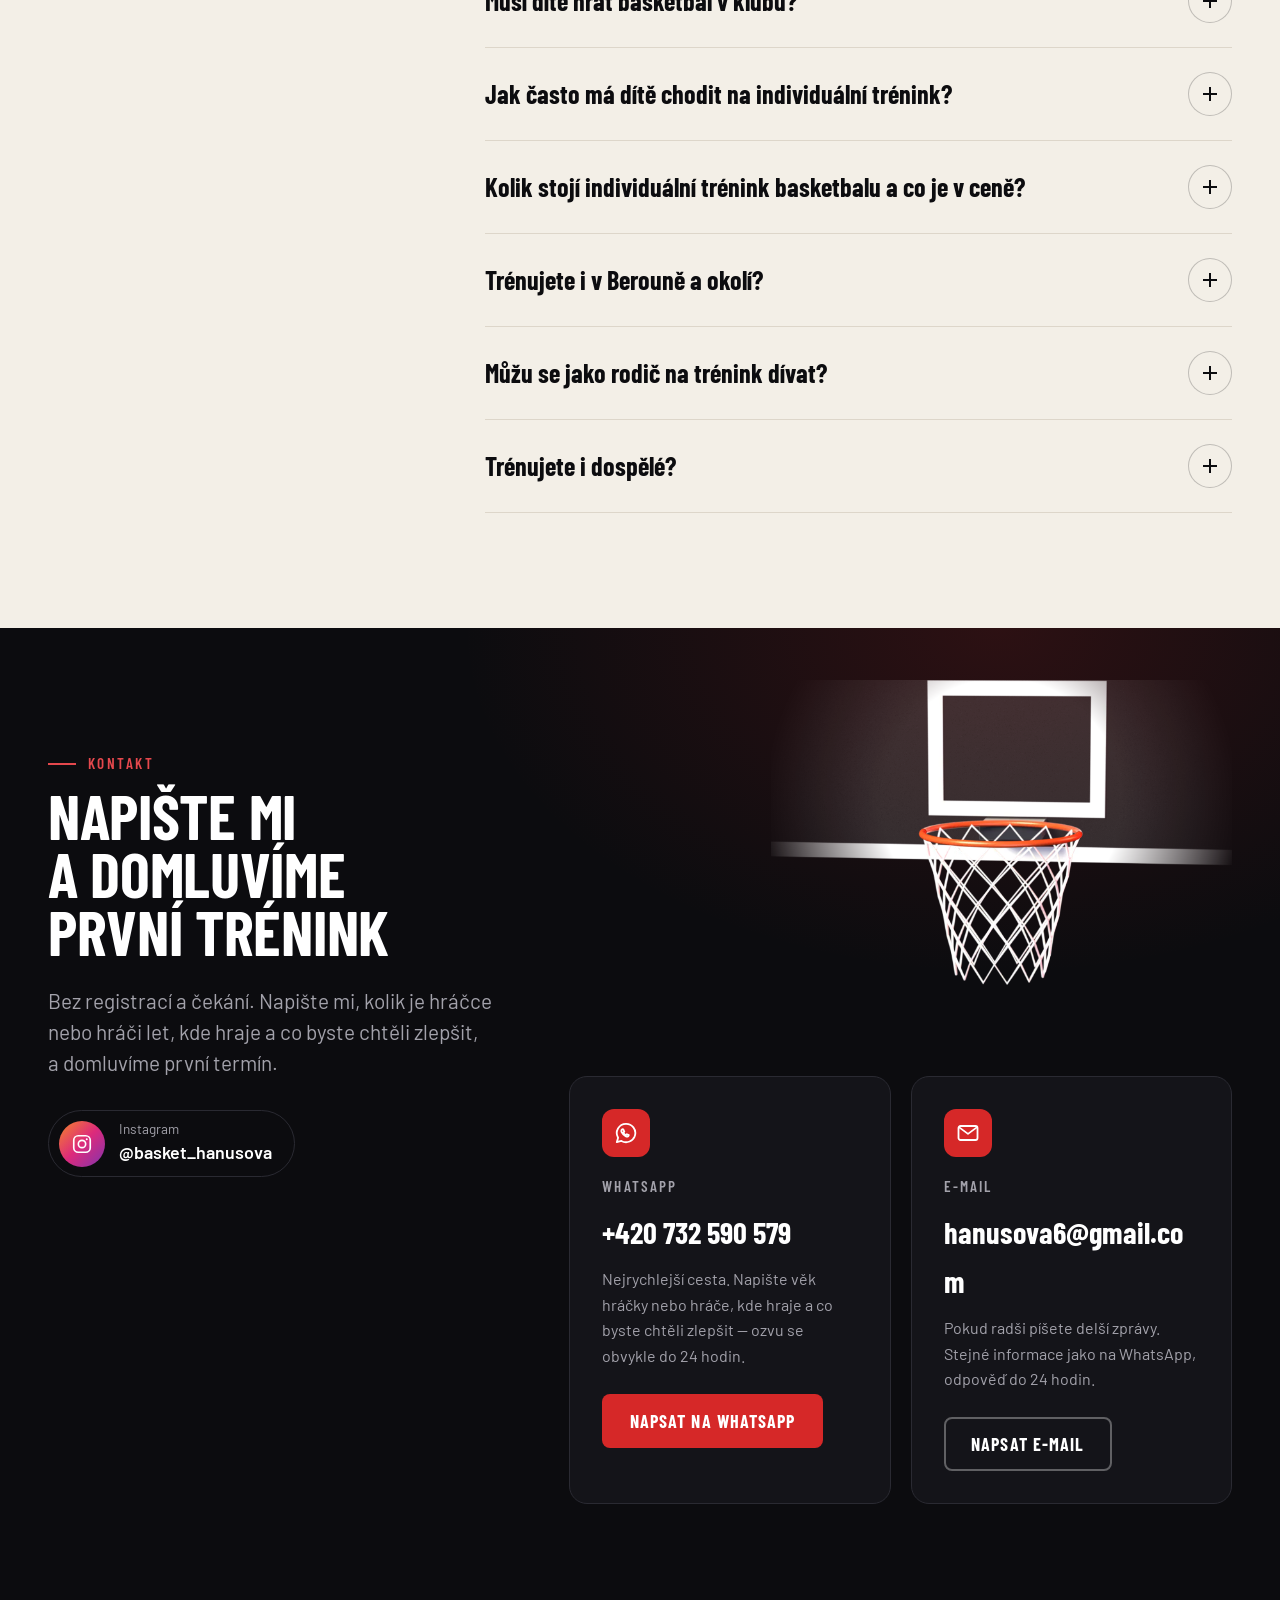
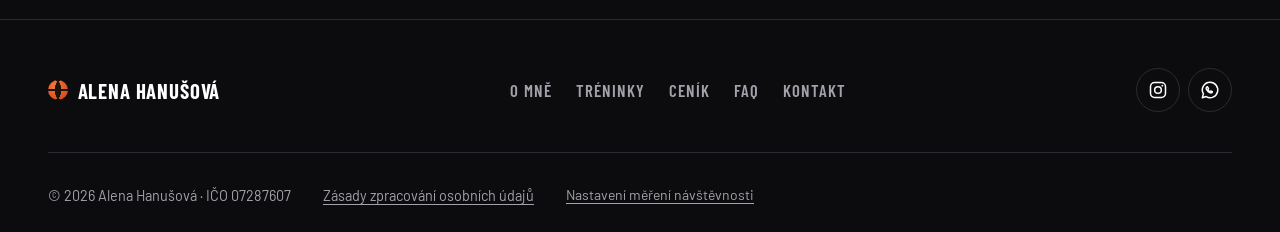
==== commit 71c677f3: "new design" ====
--- a/index.html
+++ b/index.html
@@ -1,12 +1,13 @@
 <!DOCTYPE html>
-<html lang="cs">
+<html lang="cs" class="no-js">
 <head>
 <meta charset="utf-8">
 <meta name="viewport" content="width=device-width, initial-scale=1">
-<title>Individuální basketbalové tréninky pro děti a mládež | Praha, Beroun – Alena Hanušová</title>
+<title>Individuální basketbalové tréninky | Praha, Beroun – Alena Hanušová</title>
 <meta name="description" content="Soukromé lekce basketbalu pro děti od 10 let s olympioničkou a vítězkou Euroligy. Střelba, driblink, hra 1 na 1. Praha, Beroun a okolí, v hale i venku. První trénink bez rizika.">
 <link rel="canonical" href="https://baskethanusova.cz/">
 <meta name="robots" content="index, follow, max-image-preview:large">
+<meta name="author" content="Alena Hanušová">
 <meta property="og:type" content="website">
 <meta property="og:locale" content="cs_CZ">
 <meta property="og:title" content="Individuální basketbalové tréninky – Alena Hanušová">
@@ -16,12 +17,17 @@
 <meta property="og:image:width" content="1200">
 <meta property="og:image:height" content="630">
 <meta name="twitter:card" content="summary_large_image">
-<meta name="theme-color" content="#131316">
+<meta name="theme-color" content="#0c0c0f">
+
+<!-- Třída .js zapíná animace. Bez JavaScriptu je všechno vidět hned a ve výchozím stavu. -->
+<script>document.documentElement.className = 'js';</script>
 
 <link rel="preload" href="/assets/fonts/barlow-condensed-700-latin.woff2" as="font" type="font/woff2" crossorigin>
 <link rel="preload" href="/assets/fonts/barlow-400-latin.woff2" as="font" type="font/woff2" crossorigin>
-<link rel="preload" href="/assets/img/hero.webp?v=2026-09" as="image" type="image/webp" fetchpriority="high">
-<link rel="stylesheet" href="/assets/css/style.css?v=2026-09">
+<link rel="preload" href="/assets/img/hriste/alena-dribling.webp" as="image" type="image/webp" fetchpriority="high"
+      imagesrcset="/assets/img/hriste/alena-dribling-600.webp 600w, /assets/img/hriste/alena-dribling.webp 960w"
+      imagesizes="(min-width: 1024px) 46vw, 92vw">
+<link rel="stylesheet" href="/assets/css/style.css?v=2026-10">
 
 <link rel="icon" href="/favicon.ico" sizes="32x32">
 <link rel="icon" href="/favicon.svg" type="image/svg+xml">
@@ -45,9 +51,29 @@
 <symbol id="i-obalka" viewBox="0 0 24 24" fill="none" stroke="currentColor" stroke-width="1.8" stroke-linecap="round" stroke-linejoin="round"><rect x="2.5" y="5" width="19" height="14" rx="2"/><path d="M3.2 6.4 12 12.9l8.8-6.5"/></symbol>
 </defs></svg>
 
-<header class="site-header">
+<!-- Čáry basketbalového hřiště (polovina, FIBA, 1 jednotka = 1 cm, koš nahoře).
+     Používá je podlaha v úvodu i taktická tabule. pathLength="1" kvůli animaci kreslení. -->
+<svg xmlns="http://www.w3.org/2000/svg" style="position:absolute;width:0;height:0;overflow:hidden" aria-hidden="true" focusable="false"><defs>
+<symbol id="court-lines" viewBox="0 0 1500 1400" fill="none">
+  <path pathLength="1" d="M0 1400V0h1500v1400z"/>
+  <path pathLength="1" d="M505 0v580h490V0"/>
+  <path pathLength="1" d="M570 580a180 180 0 1 0 360 0a180 180 0 1 0-360 0"/>
+  <path pathLength="1" d="M90 0v299a675 675 0 0 0 1320 0V0"/>
+  <path pathLength="1" d="M625 120v37.5a125 125 0 0 0 250 0V120"/>
+  <path pathLength="1" d="M660 120h180"/>
+  <path pathLength="1" d="M727.5 157.5a22.5 22.5 0 1 0 45 0a22.5 22.5 0 1 0-45 0"/>
+  <path pathLength="1" d="M570 1400a180 180 0 0 1 360 0"/>
+</symbol>
+<marker id="arrow" viewBox="0 0 10 10" refX="7" refY="5" markerWidth="5" markerHeight="5" orient="auto-start-reverse">
+  <path d="M0 0l10 5-10 5z" fill="context-stroke"/>
+</marker>
+</defs></svg>
+
+<header class="site-header" id="site-header">
   <div class="container site-header__bar">
-    <a class="brand" href="#top">Alena Hanušová</a>
+    <a class="brand" href="#top">
+      <span class="brand__ball" aria-hidden="true"></span>Alena Hanušová
+    </a>
 
     <nav class="nav" aria-label="Hlavní navigace">
       <ul class="nav__list">
@@ -59,6 +85,9 @@
         <li><a class="nav__link" href="#kontakt">Kontakt</a></li>
       </ul>
     </nav>
+
+    <!-- Časomíra útoku: při scrollu odpočítává 24 → 0. Jen dekorace. -->
+    <span class="shot-clock" aria-hidden="true"><span class="shot-clock__digits" id="shot-clock">24</span></span>
 
     <a class="btn btn--primary btn--sm" href="#kontakt">Domluvit trénink</a>
 
@@ -83,61 +112,96 @@
 
 <main id="main">
 
+<!-- =====================================================================
+     1. Úvod — hráčka v kuželu reflektoru na palubovce
+     ===================================================================== -->
 <section class="hero" id="top">
   <div class="container hero__grid">
     <div class="hero__body">
-      <p class="kicker">Basketbalová trenérka · Olympionička · Vítězka Euroligy</p>
-      <h1 class="hero__title">Individuální basketbalové tréninky pro děti a&nbsp;mládež</h1>
-      <p class="hero__perex">Soukromé lekce basketbalu s&nbsp;bývalou reprezentantkou. Střelba, driblink, práce nohou a&nbsp;čtení hry — jeden na jednoho nebo v&nbsp;malé skupině, v&nbsp;Praze, Berouně a&nbsp;okolí. Ligovým hráčkám a&nbsp;hráčům nabízím přípravu podle postu — specializace pivot.</p>
-      <div class="btn-row">
-        <a class="btn btn--primary btn--block" href="#kontakt">Domluvit trénink</a>
-        <a class="btn btn--secondary btn--block" data-cta="whatsapp" rel="noopener" href="https://wa.me/420732590579?text=Dobr%C3%BD%20den%2C%20m%C3%A1m%20z%C3%A1jem%20o%20individu%C3%A1ln%C3%AD%20tr%C3%A9nink.%20V%C4%9Bk%20hr%C3%A1%C4%8De%3A%20%E2%80%A6%2C%20klub%3A%20%E2%80%A6%2C%20co%20chceme%20zlep%C5%A1it%3A%20%E2%80%A6">Napsat na WhatsApp</a>
+      <p class="kicker" data-reveal>Basketbalová trenérka · Olympionička · Vítězka Euroligy</p>
+      <h1 class="hero__title" data-split>Individuální basketbalové tréninky <span class="hero__title-accent">pro děti a&nbsp;mládež</span></h1>
+      <p class="hero__perex" data-reveal style="--delay: .35s">Soukromé lekce basketbalu s&nbsp;bývalou reprezentantkou. Střelba, driblink, práce nohou a&nbsp;čtení hry — jeden na jednoho nebo v&nbsp;malé skupině, v&nbsp;Praze, Berouně a&nbsp;okolí. Ligovým hráčkám a&nbsp;hráčům nabízím přípravu podle postu — specializace pivot.</p>
+      <div class="btn-row" data-reveal style="--delay: .5s">
+        <a class="btn btn--primary" href="#kontakt">Domluvit trénink <span class="btn__arrow" aria-hidden="true"></span></a>
+        <a class="btn btn--ghost" data-cta="whatsapp" rel="noopener" href="https://wa.me/420732590579?text=Dobr%C3%BD%20den%2C%20m%C3%A1m%20z%C3%A1jem%20o%20individu%C3%A1ln%C3%AD%20tr%C3%A9nink.%20V%C4%9Bk%20hr%C3%A1%C4%8De%3A%20%E2%80%A6%2C%20klub%3A%20%E2%80%A6%2C%20co%20chceme%20zlep%C5%A1it%3A%20%E2%80%A6"><svg class="btn__icon" aria-hidden="true" focusable="false"><use href="#i-whatsapp"></use></svg>Napsat na WhatsApp</a>
       </div>
-      <p class="hero__meta">Praha, Beroun a&nbsp;okolí · od 10&nbsp;let · 60 nebo 90&nbsp;minut · první trénink nezávazně</p>
-    </div>
-
-    <figure class="hero__figure">
-      <picture>
-        <source srcset="/assets/img/hero.webp?v=2026-09" type="image/webp">
-        <img class="hero__photo" src="/assets/img/hero.jpg?v=2026-09" width="960" height="1200"
-             fetchpriority="high" decoding="async"
+    </div>
+
+    <figure class="stage" data-scroll="hero">
+      <picture class="stage__arena" aria-hidden="true">
+        <img src="/assets/img/hriste/arena.webp" srcset="/assets/img/hriste/arena-640.webp 640w, /assets/img/hriste/arena.webp 1200w"
+             sizes="(min-width: 1024px) 50vw, 100vw" width="1200" height="1500" alt="" decoding="async">
+      </picture>
+      <svg class="stage__court" viewBox="0 0 1500 1400" aria-hidden="true" focusable="false"><use href="#court-lines"/></svg>
+      <p class="stage__name" aria-hidden="true"><span>Hanušová</span></p>
+      <div class="stage__player">
+        <span class="stage__shadow" aria-hidden="true"></span>
+        <img src="/assets/img/hriste/alena-dribling.webp"
+             srcset="/assets/img/hriste/alena-dribling-600.webp 600w, /assets/img/hriste/alena-dribling.webp 960w"
+             sizes="(min-width: 1024px) 46vw, 92vw" width="960" height="1200" fetchpriority="high" decoding="async"
              alt="Alena Hanušová, basketbalová trenérka, při driblingu — studiová fotografie v reprezentačním dresu">
-      </picture>
+        <!-- Trenérské poznámky křídou. Slova jsou z perexu, proto aria-hidden. -->
+        <svg class="stage__notes" viewBox="0 0 960 1200" aria-hidden="true" focusable="false">
+          <g class="note" style="--d: 1.5s">
+            <path pathLength="1" d="M612 128c-60-14-110 10-128 70" marker-end="url(#arrow)"/>
+            <text x="624" y="136">čtení hry</text>
+          </g>
+          <g class="note" style="--d: 1.8s">
+            <path pathLength="1" d="M930 392c26 44 14 86-24 112" marker-end="url(#arrow)"/>
+            <text x="934" y="372" text-anchor="end">driblink</text>
+          </g>
+          <g class="note" style="--d: 2.1s">
+            <path pathLength="1" d="M60 1150c10-58 52-90 108-104" marker-end="url(#arrow)"/>
+            <text x="18" y="1186">práce nohou</text>
+          </g>
+        </svg>
+      </div>
     </figure>
   </div>
-</section>
-
-<section class="section section--red stats" aria-label="Sportovní úspěchy">
+
+  <p class="hero__meta" data-reveal style="--delay: .65s"><span>Praha, Beroun a&nbsp;okolí</span><span class="sep" aria-hidden="true"> · </span><span>od 10&nbsp;let</span><span class="sep" aria-hidden="true"> · </span><span>60 nebo 90&nbsp;minut</span><span class="sep" aria-hidden="true"> · </span><span>první trénink nezávazně</span></p>
+</section>
+
+<!-- =====================================================================
+     2. Výsledková tabule
+     ===================================================================== -->
+<section class="scoreboard" aria-label="Sportovní úspěchy">
   <div class="container">
-    <ul class="stats__list">
-      <li class="stats__item"><span class="stats__figure">LOH 2012</span><span class="stats__label">olympijská účast v&nbsp;Londýně</span></li>
-      <li class="stats__item"><span class="stats__figure">Euroliga</span><span class="stats__label">vítězka 2015 s&nbsp;USK Praha</span></li>
-      <li class="stats__item"><span class="stats__figure">8×</span><span class="stats__label">mistryně české ligy</span></li>
-      <li class="stats__item"><span class="stats__figure">5&nbsp;000+</span><span class="stats__label">bodů v&nbsp;české lize — top 10 historie</span></li>
-      <li class="stats__item"><span class="stats__figure">2× MS</span><span class="stats__label">mistrovství světa 2014 a&nbsp;2026</span></li>
+    <ul class="scoreboard__list">
+      <li class="scoreboard__item" data-reveal><span class="scoreboard__figure">LOH <span data-count="2012" data-count-from="1990">2012</span></span><span class="scoreboard__label">olympijská účast v&nbsp;Londýně</span></li>
+      <li class="scoreboard__item" data-reveal style="--delay: .08s"><span class="scoreboard__figure">Euroliga</span><span class="scoreboard__label">vítězka 2015 s&nbsp;USK Praha</span></li>
+      <li class="scoreboard__item" data-reveal style="--delay: .16s"><span class="scoreboard__figure"><span data-count="8">8</span>×</span><span class="scoreboard__label">mistryně české ligy</span></li>
+      <li class="scoreboard__item" data-reveal style="--delay: .24s"><span class="scoreboard__figure"><span data-count="5000">5&nbsp;000</span>+</span><span class="scoreboard__label">bodů v&nbsp;české lize — top 10 historie</span></li>
+      <li class="scoreboard__item" data-reveal style="--delay: .32s"><span class="scoreboard__figure"><span data-count="2">2</span>× MS</span><span class="scoreboard__label">mistrovství světa 2014 a&nbsp;2026</span></li>
     </ul>
   </div>
 </section>
 
-<section class="section section--page" id="o-mne">
+<!-- =====================================================================
+     3. O mně
+     ===================================================================== -->
+<section class="section section--paper about" id="o-mne">
   <div class="container about__grid">
-    <figure class="about__figure">
-      <picture>
-        <source srcset="/assets/img/about.webp?v=2026-09" type="image/webp">
-        <img class="about__photo" src="/assets/img/about.jpg?v=2026-09" width="840" height="1120" loading="lazy" decoding="async"
-             alt="Alena Hanušová s basketbalovým míčem, portrét v dresu české reprezentace">
-      </picture>
+    <figure class="about__figure" data-scroll="about">
+      <div class="about__slab" aria-hidden="true">
+        <svg class="about__slab-court" viewBox="0 0 1500 1400" focusable="false"><use href="#court-lines"/></svg>
+        <span class="about__seasons"><span class="about__seasons-num">15+</span><span class="about__seasons-label">sezon na nejvyšší úrovni</span></span>
+      </div>
+      <img class="about__photo" src="/assets/img/hriste/alena-portret.webp"
+           srcset="/assets/img/hriste/alena-portret-520.webp 520w, /assets/img/hriste/alena-portret.webp 840w"
+           sizes="(min-width: 1024px) 34vw, 80vw" width="840" height="1120" loading="lazy" decoding="async"
+           alt="Alena Hanušová s basketbalovým míčem, portrét v dresu české reprezentace">
     </figure>
 
     <div class="about__body">
-      <p class="kicker">Kdo tě bude trénovat</p>
-      <h2>Přes 15&nbsp;sezon na nejvyšší úrovni. Teď to předávám dál.</h2>
-      <div class="prose">
+      <p class="kicker" data-reveal>Kdo tě bude trénovat</p>
+      <h2 data-split>Přes 15&nbsp;sezon na nejvyšší úrovni. Teď to předávám dál.</h2>
+      <div class="prose" data-reveal>
         <p>Basketbalu se věnuju od dětství — reprezentace, olympiáda v&nbsp;Londýně, dvě mistrovství světa, Euroliga s&nbsp;USK Praha, tituly s&nbsp;Brnem i&nbsp;Prahou. Za tu dobu jsem si prošla vším: dřinou, zraněními i&nbsp;tréninky, které mě posunuly nejvíc.</p>
         <p>Ke každé hráčce a&nbsp;hráči přistupuju podle toho, co reálně potřebuje, ne podle univerzálního plánu. Hráčkám a&nbsp;hráčům ligových týmů nabízím přípravu podle postu — specializace pivot.</p>
         <p>Na prvním tréninku se hlavně dívám — jak hráčka nebo hráč střílí, dribluje a&nbsp;jak se pohybuje. Podle toho si nastavíme, na čem budeme pracovat. Po každém tréninku shrnu, co jsme dělali, a&nbsp;přidám pár cvičení na doma.</p>
       </div>
-      <ul class="pills about__pills">
+      <ul class="pills about__pills" data-reveal-group>
         <li>Reprezentace ČR</li>
         <li>OH Londýn 2012</li>
         <li>Vítězka Euroligy</li>
@@ -149,41 +213,118 @@
   </div>
 </section>
 
-<section class="section section--white" id="media">
+<!-- =====================================================================
+     4. Kariéra — časová osa (na desktopu se posouvá do strany)
+     ===================================================================== -->
+<section class="career" id="kariera" aria-labelledby="kariera-title" data-scroll="career">
+  <div class="career__pin">
+    <div class="container career__head">
+      <p class="kicker" data-reveal>Kariéra</p>
+      <h2 id="kariera-title" data-split>Od Londýna 2012 po mistrovství světa 2026</h2>
+    </div>
+
+    <div class="career__viewport">
+      <div class="career__rail" aria-hidden="true"><span class="career__rail-fill"></span></div>
+      <ol class="career__track">
+        <li class="career__event">
+          <time class="career__year" datetime="2012">2012</time>
+          <h3>OH Londýn 2012</h3>
+          <p>Olympijská účast v&nbsp;Londýně.</p>
+        </li>
+        <li class="career__event">
+          <time class="career__year" datetime="2014">2014</time>
+          <h3>Mistrovství světa</h3>
+          <p>První ze dvou mistrovství světa.</p>
+        </li>
+        <li class="career__event career__event--gold">
+          <time class="career__year" datetime="2015">2015</time>
+          <h3>Vítězka Euroligy</h3>
+          <p>Vítězka 2015 s&nbsp;USK Praha.</p>
+        </li>
+        <li class="career__event career__event--wide">
+          <span class="career__year">Celou kariéru</span>
+          <ul class="career__chips">
+            <li><strong>8×</strong> mistryně české ligy</li>
+            <li><strong>2×</strong> Basketbalistka roku (2. místo)</li>
+            <li>Tituly s&nbsp;Brnem i&nbsp;Prahou</li>
+            <li>Reprezentace ČR</li>
+          </ul>
+        </li>
+        <li class="career__event">
+          <time class="career__year" datetime="2024">2023/24</time>
+          <h3>Nejlepší střelkyně ŽBL</h3>
+          <p>Nejlepší střelkyně ŽBL 2023/24.</p>
+        </li>
+        <li class="career__event career__event--points">
+          <time class="career__year" datetime="2025-03">březen 2025</time>
+          <h3><span class="career__points-num" data-count="5000">5&nbsp;000</span> bodů v&nbsp;české lize</h3>
+          <p>Teprve desátá hráčka v&nbsp;historii soutěže, která hranici překonala.</p>
+          <!-- 5 000 teček = 5 000 bodů. Kreslí se do canvasu, text výše je obsah. -->
+          <canvas class="dots" width="500" height="250" aria-hidden="true"></canvas>
+        </li>
+        <li class="career__event career__event--now">
+          <time class="career__year" datetime="2026">2026</time>
+          <h3>Mistrovství světa v&nbsp;Berlíně</h3>
+          <p>Návrat na světový šampionát po dvanácti letech.</p>
+        </li>
+      </ol>
+    </div>
+  </div>
+</section>
+
+<!-- =====================================================================
+     5. Média
+     ===================================================================== -->
+<section class="section section--white media" id="media">
   <div class="container">
     <div class="section__head">
-      <p class="kicker">Napsali o&nbsp;mně</p>
-      <h2>Kariéra, o&nbsp;které psala média</h2>
-      <p class="lead">Od olympiády v&nbsp;Londýně přes vítězství v&nbsp;Eurolize po pět tisíc bodů v&nbsp;české lize a&nbsp;mistrovství světa 2026. Výběr toho, co o&nbsp;mně vyšlo.</p>
-    </div>
-
-    <div class="media-logos">
-      <a href="https://sport.ceskatelevize.cz/clanek/basketbal/zabojuju-o-nominaci-a-uvidime-jak-to-dopadne-rika-hanusova-k-ms-158408" target="_blank" rel="noopener"><img src="/assets/icons/media/ct-sport.png?v=2026-09" width="357" height="80" loading="lazy" alt="ČT sport" data-h="34"></a>
-      <a href="https://isport.blesk.cz/clanek/ostatni-basketbal/479533/basketbalistky-konci-na-ms-uz-po-zakladni-skupine-strasne-nas-to-mrzi-smutnila-hanusova.html" target="_blank" rel="noopener"><img src="/assets/icons/media/isport.svg?v=2026-09" width="179" height="80" loading="lazy" alt="iSport" data-h="34"></a>
-      <a href="https://www.ceskenoviny.cz/zpravy/bojovaly-jsme-az-do-konce-rekla-po-prohre-basketbalistek-s-cinou-hanusova/2870886" target="_blank" rel="noopener"><img src="/assets/icons/media/ctk.png?v=2026-09" width="150" height="22" loading="lazy" alt="ČTK" data-h="24"></a>
-      <a href="https://www.irozhlas.cz/" target="_blank" rel="noopener"><img src="/assets/icons/media/irozhlas.svg?v=2026-09" width="373" height="54" loading="lazy" alt="iROZHLAS" data-h="28"></a>
-      <a href="https://prazsky.denik.cz/basketbal/zenska-basketbalova-liga-nadstavba-brandys-nad-labem-slovanka-alena-hanusova/" target="_blank" rel="noopener"><img src="/assets/icons/media/denik.svg?v=2026-09" width="713" height="213" loading="lazy" alt="Deník" data-h="26"></a>
-      <a href="https://zbl.basketball/" target="_blank" rel="noopener"><img src="/assets/icons/media/cz-basketball.png?v=2026-09" width="420" height="80" loading="lazy" alt="CZ Basketball" data-h="30"></a>
-    </div>
-
-    <div class="articles">
+      <p class="kicker" data-reveal>Napsali o&nbsp;mně</p>
+      <h2 data-split>Kariéra, o&nbsp;které psala média</h2>
+      <p class="lead" data-reveal>Od olympiády v&nbsp;Londýně přes vítězství v&nbsp;Eurolize po pět tisíc bodů v&nbsp;české lize a&nbsp;mistrovství světa 2026. Výběr toho, co o&nbsp;mně vyšlo.</p>
+    </div>
+  </div>
+
+  <div class="marquee" data-reveal>
+    <div class="marquee__track">
+      <div class="marquee__group">
+        <a href="https://sport.ceskatelevize.cz/clanek/basketbal/zabojuju-o-nominaci-a-uvidime-jak-to-dopadne-rika-hanusova-k-ms-158408" target="_blank" rel="noopener"><img src="/assets/icons/media/ct-sport.png?v=2026-09" width="357" height="80" loading="lazy" alt="ČT sport" style="--h: 34px"></a>
+        <a href="https://isport.blesk.cz/clanek/ostatni-basketbal/479533/basketbalistky-konci-na-ms-uz-po-zakladni-skupine-strasne-nas-to-mrzi-smutnila-hanusova.html" target="_blank" rel="noopener"><img src="/assets/icons/media/isport.svg?v=2026-09" width="179" height="80" loading="lazy" alt="iSport" style="--h: 34px"></a>
+        <a href="https://www.ceskenoviny.cz/zpravy/bojovaly-jsme-az-do-konce-rekla-po-prohre-basketbalistek-s-cinou-hanusova/2870886" target="_blank" rel="noopener"><img src="/assets/icons/media/ctk.png?v=2026-09" width="150" height="22" loading="lazy" alt="ČTK" style="--h: 24px"></a>
+        <a href="https://www.irozhlas.cz/" target="_blank" rel="noopener"><img src="/assets/icons/media/irozhlas.svg?v=2026-09" width="373" height="54" loading="lazy" alt="iROZHLAS" style="--h: 28px"></a>
+        <a href="https://prazsky.denik.cz/basketbal/zenska-basketbalova-liga-nadstavba-brandys-nad-labem-slovanka-alena-hanusova/" target="_blank" rel="noopener"><img src="/assets/icons/media/denik.svg?v=2026-09" width="713" height="213" loading="lazy" alt="Deník" style="--h: 26px"></a>
+        <a href="https://zbl.basketball/" target="_blank" rel="noopener"><img src="/assets/icons/media/cz-basketball.png?v=2026-09" width="420" height="80" loading="lazy" alt="CZ Basketball" style="--h: 30px"></a>
+      </div>
+      <!-- druhá kopie jen kvůli plynulé smyčce -->
+      <div class="marquee__group" aria-hidden="true">
+        <a href="https://sport.ceskatelevize.cz/clanek/basketbal/zabojuju-o-nominaci-a-uvidime-jak-to-dopadne-rika-hanusova-k-ms-158408" target="_blank" rel="noopener" tabindex="-1"><img src="/assets/icons/media/ct-sport.png?v=2026-09" width="357" height="80" loading="lazy" alt="" style="--h: 34px"></a>
+        <a href="https://isport.blesk.cz/clanek/ostatni-basketbal/479533/basketbalistky-konci-na-ms-uz-po-zakladni-skupine-strasne-nas-to-mrzi-smutnila-hanusova.html" target="_blank" rel="noopener" tabindex="-1"><img src="/assets/icons/media/isport.svg?v=2026-09" width="179" height="80" loading="lazy" alt="" style="--h: 34px"></a>
+        <a href="https://www.ceskenoviny.cz/zpravy/bojovaly-jsme-az-do-konce-rekla-po-prohre-basketbalistek-s-cinou-hanusova/2870886" target="_blank" rel="noopener" tabindex="-1"><img src="/assets/icons/media/ctk.png?v=2026-09" width="150" height="22" loading="lazy" alt="" style="--h: 24px"></a>
+        <a href="https://www.irozhlas.cz/" target="_blank" rel="noopener" tabindex="-1"><img src="/assets/icons/media/irozhlas.svg?v=2026-09" width="373" height="54" loading="lazy" alt="" style="--h: 28px"></a>
+        <a href="https://prazsky.denik.cz/basketbal/zenska-basketbalova-liga-nadstavba-brandys-nad-labem-slovanka-alena-hanusova/" target="_blank" rel="noopener" tabindex="-1"><img src="/assets/icons/media/denik.svg?v=2026-09" width="713" height="213" loading="lazy" alt="" style="--h: 26px"></a>
+        <a href="https://zbl.basketball/" target="_blank" rel="noopener" tabindex="-1"><img src="/assets/icons/media/cz-basketball.png?v=2026-09" width="420" height="80" loading="lazy" alt="" style="--h: 30px"></a>
+      </div>
+    </div>
+  </div>
+
+  <div class="container">
+    <div class="articles" data-reveal-group>
       <a class="article-card" href="https://sport.ceskatelevize.cz/clanek/basketbal/zabojuju-o-nominaci-a-uvidime-jak-to-dopadne-rika-hanusova-k-ms-158408" target="_blank" rel="noopener">
         <p class="article-card__meta">ČT sport · srpen 2026</p>
         <h3>Zabojuju o&nbsp;nominaci a&nbsp;uvidíme, jak to dopadne, říká Hanušová k&nbsp;MS</h3>
         <p class="article-card__text">Rozhovor před mistrovstvím světa v&nbsp;Berlíně — návrat na světový šampionát po dvanácti letech.</p>
-        <span class="article-card__more" aria-hidden="true">Číst článek →</span>
+        <span class="article-card__more" aria-hidden="true">Číst článek <span class="article-card__arrow">→</span></span>
       </a>
       <a class="article-card" href="https://zbl.basketball/je-to-neuveritelne-priznava-hanusova/18984" target="_blank" rel="noopener">
         <p class="article-card__meta">ŽBL.basketball · březen 2025</p>
         <h3>Je to neuvěřitelné, přiznává Hanušová</h3>
         <p class="article-card__text">Pět tisíc bodů v&nbsp;české lize. Teprve desátá hráčka v&nbsp;historii soutěže, která hranici překonala.</p>
-        <span class="article-card__more" aria-hidden="true">Číst článek →</span>
+        <span class="article-card__more" aria-hidden="true">Číst článek <span class="article-card__arrow">→</span></span>
       </a>
       <a class="article-card" href="https://isport.blesk.cz/clanek/ostatni-basketbal/479533/basketbalistky-konci-na-ms-uz-po-zakladni-skupine-strasne-nas-to-mrzi-smutnila-hanusova.html" target="_blank" rel="noopener">
         <p class="article-card__meta">iSport.cz · září 2026</p>
         <h3>Strašně nás to mrzí, smutnila Hanušová</h3>
         <p class="article-card__text">Reportáž z&nbsp;posledního reprezentačního turnaje: jak ubránila 223&nbsp;cm vysokou nejvyšší basketbalistku historie.</p>
-        <span class="article-card__more" aria-hidden="true">Číst článek →</span>
+        <span class="article-card__more" aria-hidden="true">Číst článek <span class="article-card__arrow">→</span></span>
       </a>
     </div>
 
@@ -199,81 +340,216 @@
   </div>
 </section>
 
-<section class="section section--page" id="treninky">
+<!-- =====================================================================
+     6. Tréninky — taktická tabule
+     ===================================================================== -->
+<section class="section section--board playbook" id="treninky">
   <div class="container">
     <div class="section__head">
-      <p class="kicker">Náplň tréninku</p>
-      <h2>Co trénujeme: střelba, driblink, obrana a&nbsp;herní myšlení</h2>
-      <p class="lead">Každý trénink stavím na tom, co hráčce nebo hráči nejvíc chybí. Tohle jsou oblasti, kterým se věnuju nejčastěji.</p>
-    </div>
-
-    <div class="grid-cards grid-cards--3">
-      <article class="card">
-        <span class="icon-tile"><svg aria-hidden="true" focusable="false"><use href="#i-strelba"></use></svg></span>
-        <h3>Střelba</h3>
-        <p>Mechanika střely, střelba z&nbsp;pohybu, z&nbsp;driblingu i&nbsp;pod tlakem a&nbsp;únavou.</p>
-      </article>
-      <article class="card">
-        <span class="icon-tile"><svg aria-hidden="true" focusable="false"><use href="#i-driblink"></use></svg></span>
-        <h3>Driblink a&nbsp;ovládání míče</h3>
-        <p>Obě ruce, změny rytmu a&nbsp;směru, dribling se zvednutou hlavou.</p>
-      </article>
-      <article class="card">
-        <span class="icon-tile"><svg aria-hidden="true" focusable="false"><use href="#i-hra11"></use></svg></span>
-        <h3>Hra 1 na 1</h3>
-        <p>První krok, práce nohou, čtení obránce, zakončení pravou i&nbsp;levou.</p>
-      </article>
-      <article class="card">
-        <span class="icon-tile"><svg aria-hidden="true" focusable="false"><use href="#i-podkosem"></use></svg></span>
-        <h3>Hra pod košem</h3>
-        <p>Postoj a&nbsp;práce nohou pod košem, zakončení přes kontakt, doskok, clona a&nbsp;pick and roll. Moje domácí půda.</p>
-      </article>
-      <article class="card">
-        <span class="icon-tile"><svg aria-hidden="true" focusable="false"><use href="#i-mysleni"></use></svg></span>
-        <h3>Herní myšlení</h3>
-        <p>Čtení situace, rozhodování ve vteřině, klid a&nbsp;sebevědomí na hřišti.</p>
-      </article>
-      <article class="card">
-        <span class="icon-tile"><svg aria-hidden="true" focusable="false"><use href="#i-sila"></use></svg></span>
-        <h3>Síla a&nbsp;kondice</h3>
-        <p>Zpevnění středu těla, správné dopady a&nbsp;práce s&nbsp;vlastní vahou.</p>
-      </article>
-    </div>
-  </div>
-</section>
-
-<section class="section section--white" id="pro-koho">
+      <p class="kicker" data-reveal>Náplň tréninku</p>
+      <h2 data-split>Co trénujeme: střelba, driblink, obrana a&nbsp;herní myšlení</h2>
+      <p class="lead" data-reveal>Každý trénink stavím na tom, co hráčce nebo hráči nejvíc chybí. Tohle jsou oblasti, kterým se věnuju nejčastěji.</p>
+    </div>
+
+    <div class="playbook__grid">
+      <div class="playbook__list">
+        <article class="play" data-play="strelba">
+          <span class="play__num" aria-hidden="true">01</span>
+          <span class="icon-tile"><svg aria-hidden="true" focusable="false"><use href="#i-strelba"></use></svg></span>
+          <h3 class="play__title"><button class="play__btn" type="button" aria-pressed="false" aria-controls="playbook-court">Střelba</button></h3>
+          <p>Mechanika střely, střelba z&nbsp;pohybu, z&nbsp;driblingu i&nbsp;pod tlakem a&nbsp;únavou.</p>
+        </article>
+        <article class="play" data-play="driblink">
+          <span class="play__num" aria-hidden="true">02</span>
+          <span class="icon-tile"><svg aria-hidden="true" focusable="false"><use href="#i-driblink"></use></svg></span>
+          <h3 class="play__title"><button class="play__btn" type="button" aria-pressed="false" aria-controls="playbook-court">Driblink a&nbsp;ovládání míče</button></h3>
+          <p>Obě ruce, změny rytmu a&nbsp;směru, dribling se zvednutou hlavou.</p>
+        </article>
+        <article class="play" data-play="hra11">
+          <span class="play__num" aria-hidden="true">03</span>
+          <span class="icon-tile"><svg aria-hidden="true" focusable="false"><use href="#i-hra11"></use></svg></span>
+          <h3 class="play__title"><button class="play__btn" type="button" aria-pressed="false" aria-controls="playbook-court">Hra 1 na 1</button></h3>
+          <p>První krok, práce nohou, čtení obránce, zakončení pravou i&nbsp;levou.</p>
+        </article>
+        <article class="play" data-play="podkosem">
+          <span class="play__num" aria-hidden="true">04</span>
+          <span class="icon-tile"><svg aria-hidden="true" focusable="false"><use href="#i-podkosem"></use></svg></span>
+          <h3 class="play__title"><button class="play__btn" type="button" aria-pressed="false" aria-controls="playbook-court">Hra pod košem</button></h3>
+          <p>Postoj a&nbsp;práce nohou pod košem, zakončení přes kontakt, doskok, clona a&nbsp;pick and roll. Moje domácí půda.</p>
+        </article>
+        <article class="play" data-play="mysleni">
+          <span class="play__num" aria-hidden="true">05</span>
+          <span class="icon-tile"><svg aria-hidden="true" focusable="false"><use href="#i-mysleni"></use></svg></span>
+          <h3 class="play__title"><button class="play__btn" type="button" aria-pressed="false" aria-controls="playbook-court">Herní myšlení</button></h3>
+          <p>Čtení situace, rozhodování ve vteřině, klid a&nbsp;sebevědomí na hřišti.</p>
+        </article>
+        <article class="play" data-play="sila">
+          <span class="play__num" aria-hidden="true">06</span>
+          <span class="icon-tile"><svg aria-hidden="true" focusable="false"><use href="#i-sila"></use></svg></span>
+          <h3 class="play__title"><button class="play__btn" type="button" aria-pressed="false" aria-controls="playbook-court">Síla a&nbsp;kondice</button></h3>
+          <p>Zpevnění středu těla, správné dopady a&nbsp;práce s&nbsp;vlastní vahou.</p>
+        </article>
+      </div>
+
+      <figure class="playbook__board" id="playbook-court">
+        <svg class="court" viewBox="0 0 1500 1400" role="img" aria-labelledby="court-caption" focusable="false">
+          <rect class="court__paint" x="505" y="0" width="490" height="580"/>
+          <use class="court__lines" href="#court-lines"/>
+
+          <!-- 01 Střelba: čtyři pozice, oblouky na koš -->
+          <g class="diagram" data-diagram="strelba">
+            <path id="shot-a" class="d-draw d-dot" pathLength="1" style="--d: .1s" d="M150 190Q420 30 728 146"/>
+            <path id="shot-b" class="d-draw d-dot" pathLength="1" style="--d: .5s" d="M1170 640Q1090 250 772 172"/>
+            <path id="shot-c" class="d-draw d-dot" pathLength="1" style="--d: .9s" d="M750 990Q610 560 748 186"/>
+            <path id="shot-d" class="d-draw d-dot" pathLength="1" style="--d: 1.3s" d="M470 600Q470 290 732 170"/>
+            <g class="d-pop" style="--d: 0s"><circle class="d-o" cx="150" cy="190" r="36"/><text class="d-label" x="150" y="290" text-anchor="middle">z pohybu</text></g>
+            <g class="d-pop" style="--d: .4s"><circle class="d-o" cx="1170" cy="640" r="36"/><text class="d-label" x="1170" y="740" text-anchor="middle">z driblingu</text></g>
+            <g class="d-pop" style="--d: .8s"><circle class="d-o" cx="750" cy="990" r="36"/><text class="d-label" x="750" y="1090" text-anchor="middle">pod tlakem</text></g>
+            <g class="d-pop" style="--d: 1.2s"><circle class="d-o" cx="470" cy="600" r="36"/><text class="d-label" x="360" y="700" text-anchor="middle">a únavou</text></g>
+            <circle class="d-ball" r="20" data-path="#shot-a" data-delay="0.3" data-dur="0.9"/>
+            <circle class="d-ball" r="20" data-path="#shot-b" data-delay="0.7" data-dur="0.9"/>
+            <circle class="d-ball" r="20" data-path="#shot-c" data-delay="1.1" data-dur="0.9"/>
+            <circle class="d-ball" r="20" data-path="#shot-d" data-delay="1.5" data-dur="0.9"/>
+            <circle class="d-ripple" cx="750" cy="157.5" r="40" style="--d: 1.2s"/>
+          </g>
+
+          <!-- 02 Driblink: klikatá čára = dribling (notace z taktických tabulí) -->
+          <g class="diagram" data-diagram="driblink">
+            <path id="dribble-base" class="d-guide" d="M330 1270C760 1160 300 920 690 780S960 430 780 250"/>
+            <path class="d-draw d-zigzag" pathLength="1" style="--d: .2s; --dur: 2.2s" data-zigzag="#dribble-base" marker-end="url(#arrow)"/>
+            <g class="d-pop" style="--d: 0s"><circle class="d-o d-o--ball" cx="330" cy="1270" r="38"/></g>
+            <g class="d-pop" style="--d: .8s"><text class="d-label" x="620" y="1150">pravá</text></g>
+            <g class="d-pop" style="--d: 1.3s"><text class="d-label" x="330" y="930">levá</text></g>
+            <g class="d-pop" style="--d: 1.8s"><text class="d-label" x="960" y="620">změna směru</text></g>
+            <g class="d-pop" style="--d: 2.3s"><text class="d-label" x="860" y="250">hlava nahoře</text></g>
+            <circle class="d-ball" r="22" data-path="#dribble-base" data-delay="0.2" data-dur="2.2"/>
+          </g>
+
+          <!-- 03 Hra 1 na 1: útočník O, obránce X, první krok kolem něj -->
+          <g class="diagram" data-diagram="hra11">
+            <path id="drive" class="d-guide" d="M1090 840C1210 650 1010 390 792 188"/>
+            <path class="d-draw" pathLength="1" style="--d: .2s" d="M1090 840l70-70" marker-end="url(#arrow)"/>
+            <path class="d-draw d-zigzag" pathLength="1" style="--d: .9s; --dur: 1.4s" data-zigzag="#drive" marker-end="url(#arrow)"/>
+            <path class="d-draw d-dash" pathLength="1" style="--d: 1.3s" d="M990 700l70-90" marker-end="url(#arrow)"/>
+            <g class="d-pop" style="--d: 0s"><circle class="d-o d-o--ball" cx="1090" cy="840" r="38"/></g>
+            <g class="d-pop" style="--d: .1s"><path class="d-x" d="M958 668l64 64M1022 668l-64 64"/></g>
+            <g class="d-pop" style="--d: .5s"><text class="d-label" x="1210" y="900">první krok</text></g>
+            <g class="d-pop" style="--d: 1.1s"><text class="d-label" x="720" y="660">čtení obránce</text></g>
+            <g class="d-pop" style="--d: 2.1s"><text class="d-label" x="900" y="300">zakončení</text></g>
+            <circle class="d-ball" r="22" data-path="#drive" data-delay="0.9" data-dur="1.4"/>
+            <circle class="d-ripple" cx="750" cy="157.5" r="40" style="--d: 2.2s"/>
+          </g>
+
+          <!-- 04 Hra pod košem: vymalovaná zóna, otočka od hráče, clona a pick and roll, doskok -->
+          <g class="diagram" data-diagram="podkosem">
+            <rect class="d-paint" x="505" y="0" width="490" height="580" style="--d: 0s"/>
+            <path id="post-move" class="d-draw" pathLength="1" style="--d: .4s" d="M585 360Q548 210 716 164" marker-end="url(#arrow)"/>
+            <path class="d-draw d-screen" pathLength="1" style="--d: 1s" d="M905 820l-64-64M808 788l66-66"/>
+            <path class="d-draw d-zigzag" pathLength="1" style="--d: 1.3s; --dur: 1s" data-zigzag="#pnr-ball" marker-end="url(#arrow)"/>
+            <path id="pnr-ball" class="d-guide" d="M760 960C900 900 1060 820 1150 700"/>
+            <path id="roll" class="d-draw" pathLength="1" style="--d: 1.9s" d="M880 790Q860 460 772 192" marker-end="url(#arrow)"/>
+            <g class="d-pop" style="--d: .1s"><circle class="d-o d-o--ball" cx="585" cy="360" r="38"/></g>
+            <g class="d-pop" style="--d: .8s"><circle class="d-o" cx="905" cy="820" r="38"/></g>
+            <g class="d-pop" style="--d: .8s"><circle class="d-o" cx="760" cy="960" r="38"/></g>
+            <g class="d-pop" style="--d: .6s"><text class="d-label" x="70" y="470">zakončení přes kontakt</text></g>
+            <g class="d-pop" style="--d: 1.2s"><text class="d-label" x="1010" y="960">clona</text></g>
+            <g class="d-pop" style="--d: 2s"><text class="d-label" x="1180" y="620">pick and roll</text></g>
+            <g class="d-pop" style="--d: 2.4s"><circle class="d-ring" cx="750" cy="157.5" r="110"/><text class="d-label" x="920" y="80">doskok</text></g>
+            <circle class="d-ball" r="22" data-path="#post-move" data-delay="0.4" data-dur="0.8"/>
+          </g>
+
+          <!-- 05 Herní myšlení: čtyři možnosti přihrávky, jedna volba, vteřina na rozhodnutí -->
+          <g class="diagram" data-diagram="mysleni">
+            <path class="d-draw d-dash d-option" pathLength="1" style="--d: .3s" d="M720 970L262 700"/>
+            <path class="d-draw d-dash d-option" pathLength="1" style="--d: .5s" d="M780 970L1238 700"/>
+            <path class="d-draw d-dash d-option" pathLength="1" style="--d: .7s" d="M700 980L170 200"/>
+            <path id="pass-pick" class="d-draw d-dash d-choice" pathLength="1" style="--d: 1.5s" d="M770 960L990 380" marker-end="url(#arrow)"/>
+            <circle class="d-timer" cx="750" cy="1000" r="62" pathLength="1" style="--d: .3s"/>
+            <g class="d-pop" style="--d: 0s"><circle class="d-o d-o--ball" cx="750" cy="1000" r="38"/></g>
+            <g class="d-pop" style="--d: .1s"><circle class="d-o" cx="230" cy="680" r="36"/></g>
+            <g class="d-pop" style="--d: .1s"><circle class="d-o" cx="1270" cy="680" r="36"/></g>
+            <g class="d-pop" style="--d: .1s"><circle class="d-o" cx="150" cy="170" r="36"/></g>
+            <g class="d-pop" style="--d: .1s"><circle class="d-o" cx="1000" cy="340" r="36"/></g>
+            <g class="d-pop" style="--d: .2s"><path class="d-x" d="M286 604l52 52M338 604l-52 52"/></g>
+            <g class="d-pop" style="--d: .2s"><path class="d-x" d="M1162 604l52 52M1214 604l-52 52"/></g>
+            <g class="d-pop" style="--d: .2s"><path class="d-x" d="M200 262l52 52M252 262l-52 52"/></g>
+            <g class="d-pop" style="--d: .4s"><text class="d-label" x="860" y="1110">rozhodování ve vteřině</text></g>
+            <g class="d-pop" style="--d: 1.8s"><text class="d-label" x="1060" y="300">čtení situace</text></g>
+            <circle class="d-ball" r="20" data-path="#pass-pick" data-delay="1.7" data-dur="0.6"/>
+          </g>
+
+          <!-- 06 Síla a kondice: kužely, obranný pohyb, dopady -->
+          <g class="diagram" data-diagram="sila">
+            <path id="slides" class="d-draw" pathLength="1" style="--d: .5s; --dur: 2.4s" d="M420 1230L1080 1090L420 950L1080 810L420 670L1080 530" marker-end="url(#arrow)"/>
+            <g class="d-pop" style="--d: 0s"><path class="d-cone" d="M420 1200l-26 50h52z"/></g>
+            <g class="d-pop" style="--d: .05s"><path class="d-cone" d="M1080 1060l-26 50h52z"/></g>
+            <g class="d-pop" style="--d: .1s"><path class="d-cone" d="M420 920l-26 50h52z"/></g>
+            <g class="d-pop" style="--d: .15s"><path class="d-cone" d="M1080 780l-26 50h52z"/></g>
+            <g class="d-pop" style="--d: .2s"><path class="d-cone" d="M420 640l-26 50h52z"/></g>
+            <g class="d-pop" style="--d: .25s"><path class="d-cone" d="M1080 500l-26 50h52z"/></g>
+            <g class="d-pop d-land" style="--d: 2.9s"><ellipse class="d-foot" cx="1150" cy="400" rx="22" ry="44"/><ellipse class="d-foot" cx="1220" cy="400" rx="22" ry="44"/><circle class="d-ring" cx="1185" cy="400" r="100"/></g>
+            <g class="d-pop" style="--d: .6s"><text class="d-label" x="130" y="1330">střed těla</text></g>
+            <g class="d-pop" style="--d: 1.6s"><text class="d-label" x="1150" y="880">vlastní váha</text></g>
+            <g class="d-pop" style="--d: 3s"><text class="d-label" x="1060" y="270">správné dopady</text></g>
+            <circle class="d-ball d-ball--player" r="26" data-path="#slides" data-delay="0.5" data-dur="2.4"/>
+          </g>
+        </svg>
+        <figcaption class="playbook__caption" id="court-caption">
+          <span class="playbook__caption-label">Taktická tabule</span>
+          <span class="playbook__caption-title" aria-live="polite">Střelba</span>
+        </figcaption>
+      </figure>
+    </div>
+  </div>
+</section>
+
+<!-- =====================================================================
+     7. Pro koho — věkové rozpětí jako graf
+     ===================================================================== -->
+<section class="section section--paper audience" id="pro-koho">
   <div class="container">
     <div class="section__head">
-      <p class="kicker">Pro koho</p>
-      <h2>Basketbalové tréninky od 10&nbsp;let až po ligové hráčky a&nbsp;hráče</h2>
-      <p class="lead">Individuální trénink je doplněk ke klubu, ne jeho náhrada. Rozhoduje to, kde hráčka nebo hráč je a&nbsp;kam chce — věk je jen orientační.</p>
-    </div>
-
-    <div class="grid-cards">
-      <article class="card">
-        <span class="age-badge" aria-hidden="true">10–13</span>
-        <h3><span class="visually-hidden">10–13 · </span>Základy správně</h3>
-        <p>Začátečník nebo dítě z&nbsp;přípravky a&nbsp;klubu. Dribling obouruč, práce nohou a&nbsp;mechanika střely, než se zafixují chyby — v&nbsp;deseti letech už má dítě sílu na správnou střelbu a&nbsp;ještě se nic neodnaučuje.</p>
+      <p class="kicker" data-reveal>Pro koho</p>
+      <h2 data-split>Basketbalové tréninky od 10&nbsp;let až po ligové hráčky a&nbsp;hráče</h2>
+      <p class="lead" data-reveal>Individuální trénink je doplněk ke klubu, ne jeho náhrada. Rozhoduje to, kde hráčka nebo hráč je a&nbsp;kam chce — věk je jen orientační.</p>
+    </div>
+
+    <div class="ages" data-reveal-group>
+      <div class="ages__axis" aria-hidden="true">
+        <span style="--at: 10">10</span><span style="--at: 12">12</span><span style="--at: 14">14</span><span style="--at: 16">16</span><span style="--at: 18">18</span><span style="--at: 20">20</span><span style="--at: 22">22</span><span class="ages__axis-end" style="--at: 24">let →</span>
+      </div>
+
+      <article class="age-row" style="--from: 10; --to: 13">
+        <div class="age-row__chart" aria-hidden="true"><span class="age-row__bar"><span class="age-badge">10–13</span></span></div>
+        <div class="age-row__body">
+          <h3><span class="visually-hidden">10–13 · </span>Základy správně</h3>
+          <p>Začátečník nebo dítě z&nbsp;přípravky a&nbsp;klubu. Dribling obouruč, práce nohou a&nbsp;mechanika střely, než se zafixují chyby — v&nbsp;deseti letech už má dítě sílu na správnou střelbu a&nbsp;ještě se nic neodnaučuje.</p>
+        </div>
       </article>
-      <article class="card">
-        <span class="age-badge" aria-hidden="true">12–18</span>
-        <h3><span class="visually-hidden">12–18 · </span>Klubová hráčka nebo hráč, kteří chtějí víc</h3>
-        <p>Hraje soutěž a&nbsp;chce víc minut. Konkrétní slabiny ze zápasů, hra 1 na 1, čtení hry. Cíl je jednoduchý: místo v&nbsp;základní pětce.</p>
+      <article class="age-row" style="--from: 12; --to: 18">
+        <div class="age-row__chart" aria-hidden="true"><span class="age-row__bar"><span class="age-badge">12–18</span></span></div>
+        <div class="age-row__body">
+          <h3><span class="visually-hidden">12–18 · </span>Klubová hráčka nebo hráč, kteří chtějí víc</h3>
+          <p>Hraje soutěž a&nbsp;chce víc minut. Konkrétní slabiny ze zápasů, hra 1 na 1, čtení hry. Cíl je jednoduchý: místo v&nbsp;základní pětce.</p>
+        </div>
       </article>
-      <article class="card">
-        <span class="age-badge" aria-hidden="true">16+</span>
-        <h3><span class="visually-hidden">16+ · </span>Výkonnostní a&nbsp;profesionální hráčky a&nbsp;hráči</h3>
-        <p>Dorost s&nbsp;ambicemi, výběry, hráčky a&nbsp;hráči ligových týmů. Příprava na sezónu a&nbsp;práce mimo ni, trénink podle postu. Specializace pivot a&nbsp;křídlo: hra zády ke koši, práce nohou pod košem, zakončení přes kontakt, doskok, clona a&nbsp;pick and roll. Trénuju to, co jsem sama hrála šestnáct sezon na nejvyšší úrovni.</p>
+      <article class="age-row age-row--open" style="--from: 16; --to: 24.6">
+        <div class="age-row__chart" aria-hidden="true"><span class="age-row__bar"><span class="age-badge">16+</span></span></div>
+        <div class="age-row__body">
+          <h3><span class="visually-hidden">16+ · </span>Výkonnostní a&nbsp;profesionální hráčky a&nbsp;hráči</h3>
+          <p>Dorost s&nbsp;ambicemi, výběry, hráčky a&nbsp;hráči ligových týmů. Příprava na sezónu a&nbsp;práce mimo ni, trénink podle postu. Specializace pivot a&nbsp;křídlo: hra zády ke koši, práce nohou pod košem, zakončení přes kontakt, doskok, clona a&nbsp;pick and roll. Trénuju to, co jsem sama hrála šestnáct sezon na nejvyšší úrovni.</p>
+        </div>
       </article>
-      <article class="card">
-        <span class="age-badge" aria-hidden="true">20+</span>
-        <h3><span class="visually-hidden">20+ · </span>Dospělí a&nbsp;hobby hráčky i&nbsp;hráči</h3>
-        <p>Amatérská liga, firemní turnaje, nebo návrat k&nbsp;basketu po letech. Jistota s&nbsp;míčem, střelba a&nbsp;kondice — klidně brzo ráno nebo večer, v&nbsp;hale i&nbsp;venku.</p>
+      <article class="age-row age-row--open" style="--from: 20; --to: 24.6">
+        <div class="age-row__chart" aria-hidden="true"><span class="age-row__bar"><span class="age-badge">20+</span></span></div>
+        <div class="age-row__body">
+          <h3><span class="visually-hidden">20+ · </span>Dospělí a&nbsp;hobby hráčky i&nbsp;hráči</h3>
+          <p>Amatérská liga, firemní turnaje, nebo návrat k&nbsp;basketu po letech. Jistota s&nbsp;míčem, střelba a&nbsp;kondice — klidně brzo ráno nebo večer, v&nbsp;hale i&nbsp;venku.</p>
+        </div>
       </article>
     </div>
 
-    <div class="strip audience__strip">
+    <div class="strip strip--red audience__strip" data-reveal>
       <p class="strip__figure">Pro kluby</p>
       <div class="strip__body">
         <h3>Skills blok pro celý mládežnický tým nebo tréninkový den pro pivoty</h3>
@@ -281,69 +557,79 @@
       </div>
     </div>
 
-    <p class="audience__note">Trénuju holky i&nbsp;kluky.</p>
-  </div>
-</section>
-
-<section class="section section--ink" id="prubeh">
+    <p class="audience__note" data-reveal>Trénuju holky i&nbsp;kluky.</p>
+  </div>
+</section>
+
+<!-- =====================================================================
+     8. Jak to probíhá — přihrávky mezi čtyřmi kroky
+     ===================================================================== -->
+<section class="section section--ink process" id="prubeh" data-scroll="process">
   <div class="container">
     <div class="section__head">
-      <p class="kicker">Průběh</p>
-      <h2>Jak probíhá individuální trénink</h2>
-      <p class="lead">Žádná registrace ani složité objednávání. Stačí napsat.</p>
-    </div>
-
-    <ol class="steps">
-      <li class="steps__item">
-        <span class="steps__num" aria-hidden="true">1</span>
-        <h3>Napíšeš mi</h3>
-        <p>Na WhatsApp nebo e-mail. Napište věk hráčky nebo hráče, kde hraje a&nbsp;co byste chtěli zlepšit.</p>
-      </li>
-      <li class="steps__item">
-        <span class="steps__num" aria-hidden="true">2</span>
-        <h3>Domluvíme detaily</h3>
-        <p>Krátce si zavoláme nebo dopíšeme — cíl, počet tréninků, termín a&nbsp;kde se sejdeme.</p>
-      </li>
-      <li class="steps__item">
-        <span class="steps__num" aria-hidden="true">3</span>
-        <h3>První trénink</h3>
-        <p>Zmapuju, co hráčka nebo hráč umí a&nbsp;kde má rezervy, a&nbsp;hned začneme pracovat. Rodiče se můžou dívat.</p>
-      </li>
-      <li class="steps__item">
-        <span class="steps__num" aria-hidden="true">4</span>
-        <h3>Zpětná vazba</h3>
-        <p>Po tréninku řeknu, na čem stojíme, a&nbsp;dám cvičení, která se dají dělat i&nbsp;doma.</p>
-      </li>
-    </ol>
-  </div>
-</section>
-
-<section class="section section--page" id="cenik">
+      <p class="kicker" data-reveal>Průběh</p>
+      <h2 data-split>Jak probíhá individuální trénink</h2>
+      <p class="lead" data-reveal>Žádná registrace ani složité objednávání. Stačí napsat.</p>
+    </div>
+
+    <div class="process__field">
+      <svg class="process__path" aria-hidden="true" focusable="false"><path class="process__path-base"/><path class="process__path-line" pathLength="1"/></svg>
+      <span class="process__ball ball-sprite" aria-hidden="true"></span>
+      <ol class="steps">
+        <li class="steps__item">
+          <span class="steps__num" aria-hidden="true">1</span>
+          <h3>Napíšeš mi</h3>
+          <p>Na WhatsApp nebo e-mail. Napište věk hráčky nebo hráče, kde hraje a&nbsp;co byste chtěli zlepšit.</p>
+        </li>
+        <li class="steps__item">
+          <span class="steps__num" aria-hidden="true">2</span>
+          <h3>Domluvíme detaily</h3>
+          <p>Krátce si zavoláme nebo dopíšeme — cíl, počet tréninků, termín a&nbsp;kde se sejdeme.</p>
+        </li>
+        <li class="steps__item">
+          <span class="steps__num" aria-hidden="true">3</span>
+          <h3>První trénink</h3>
+          <p>Zmapuju, co hráčka nebo hráč umí a&nbsp;kde má rezervy, a&nbsp;hned začneme pracovat. Rodiče se můžou dívat.</p>
+        </li>
+        <li class="steps__item">
+          <span class="steps__num" aria-hidden="true">4</span>
+          <h3>Zpětná vazba</h3>
+          <p>Po tréninku řeknu, na čem stojíme, a&nbsp;dám cvičení, která se dají dělat i&nbsp;doma.</p>
+        </li>
+      </ol>
+    </div>
+  </div>
+</section>
+
+<!-- =====================================================================
+     9. Ceník + kalkulačka
+     ===================================================================== -->
+<section class="section section--paper pricing-section" id="cenik">
   <div class="container">
     <div class="section__head">
-      <p class="kicker">Ceník</p>
-      <h2>Ceník individuálních tréninků</h2>
-      <p class="lead">Jedna cena za 60&nbsp;minut včetně tělocvičny. Žádné balíčky ani předplatné — platíte jen tréninky, které proběhnou.</p>
+      <p class="kicker" data-reveal>Ceník</p>
+      <h2 data-split>Ceník individuálních tréninků</h2>
+      <p class="lead" data-reveal>Jedna cena za 60&nbsp;minut včetně tělocvičny. Žádné balíčky ani předplatné — platíte jen tréninky, které proběhnou.</p>
     </div>
 
     <div class="pricing">
-      <article class="card card--ink price-card">
+      <article class="ticket ticket--ink" data-reveal>
         <h3>Individuální trénink</h3>
-        <p class="price-card__amount">1&nbsp;400&nbsp;Kč</p>
-        <p class="price-card__unit">za 60&nbsp;minut · jedna hráčka nebo hráč, jedna trenérka</p>
+        <p class="ticket__amount">1&nbsp;400&nbsp;Kč</p>
+        <p class="ticket__unit">za 60&nbsp;minut · jedna hráčka nebo hráč, jedna trenérka</p>
         <ul class="ticks">
           <li>Cena zahrnuje trenérku i&nbsp;pronájem tělocvičny</li>
           <li>Plán tréninku podle toho, co hráčce či hráči chybí</li>
           <li>Zpětná vazba a&nbsp;cvičení domů po každém tréninku</li>
           <li>Bez balíčků a&nbsp;bez závazku na další termíny</li>
         </ul>
-        <a class="btn btn--primary" href="#kontakt">Domluvit trénink</a>
+        <a class="btn btn--primary" href="#kontakt">Domluvit trénink <span class="btn__arrow" aria-hidden="true"></span></a>
       </article>
 
-      <article class="card price-card">
+      <article class="ticket" data-reveal style="--delay: .1s">
         <h3>Skupina 2–4 hráčů</h3>
-        <p class="price-card__amount">1&nbsp;700&nbsp;Kč</p>
-        <p class="price-card__unit">za 60&nbsp;minut pro celou skupinu · dělí se mezi hráče</p>
+        <p class="ticket__amount">1&nbsp;700&nbsp;Kč</p>
+        <p class="ticket__unit">za 60&nbsp;minut pro celou skupinu · dělí se mezi hráče</p>
         <ul class="ticks">
           <li>2 hráči — 850&nbsp;Kč na osobu</li>
           <li>3 hráči — 567&nbsp;Kč · 4 hráči — 425&nbsp;Kč na osobu</li>
@@ -352,9 +638,36 @@
         </ul>
         <a class="btn btn--secondary" href="#kontakt">Domluvit skupinu</a>
       </article>
-    </div>
-
-    <div class="strip pricing__strip">
+
+      <!-- Kalkulačka počítá jen z cen výše. Bez JavaScriptu je skrytá. -->
+      <div class="calc" id="calc" role="group" data-reveal style="--delay: .2s" aria-labelledby="calc-title">
+        <h3 class="calc__title" id="calc-title">Kolik to vyjde na hráče</h3>
+        <fieldset class="calc__players">
+          <legend>Počet hráčů</legend>
+          <label><input type="radio" name="hraci" value="1" checked><span>1</span></label>
+          <label><input type="radio" name="hraci" value="2"><span>2</span></label>
+          <label><input type="radio" name="hraci" value="3"><span>3</span></label>
+          <label><input type="radio" name="hraci" value="4"><span>4</span></label>
+        </fieldset>
+        <label class="calc__switch">
+          <input type="checkbox" name="hala" role="switch">
+          <span class="calc__switch-track" aria-hidden="true"></span>
+          <span>Vlastní hala nebo venku <strong>−300&nbsp;Kč</strong></span>
+        </label>
+        <div class="calc__bars" aria-hidden="true">
+          <span class="calc__bar" data-n="1"><span class="calc__bar-value"></span><span class="calc__bar-fill"></span><span class="calc__bar-label">1</span></span>
+          <span class="calc__bar" data-n="2"><span class="calc__bar-value"></span><span class="calc__bar-fill"></span><span class="calc__bar-label">2</span></span>
+          <span class="calc__bar" data-n="3"><span class="calc__bar-value"></span><span class="calc__bar-fill"></span><span class="calc__bar-label">3</span></span>
+          <span class="calc__bar" data-n="4"><span class="calc__bar-value"></span><span class="calc__bar-fill"></span><span class="calc__bar-label">4</span></span>
+        </div>
+        <output class="calc__result" aria-live="polite">
+          <span class="calc__per"><span class="calc__per-value">1&nbsp;400&nbsp;Kč</span> <span class="calc__per-label">na hráče</span></span>
+          <span class="calc__total">celkem 1&nbsp;400&nbsp;Kč za 60&nbsp;minut</span>
+        </output>
+      </div>
+    </div>
+
+    <div class="strip pricing__strip" data-reveal>
       <p class="strip__figure">−300&nbsp;Kč</p>
       <div class="strip__body">
         <h3>Máte vlastní halu, nebo trénujeme venku?</h3>
@@ -362,23 +675,57 @@
       </div>
     </div>
 
-    <p class="note pricing__note">Platba převodem předem, storno zdarma do 24&nbsp;hodin před tréninkem. Pro starší hráče lze domluvit 90minutový trénink.</p>
-  </div>
-</section>
-
-<section class="section section--white" id="praha-beroun">
+    <p class="note pricing__note" data-reveal>Platba převodem předem, storno zdarma do 24&nbsp;hodin před tréninkem. Pro starší hráče lze domluvit 90minutový trénink.</p>
+  </div>
+</section>
+
+<!-- =====================================================================
+     10. Kde a kdy — interaktivní mapa (překreslená mapa z Figmy)
+     ===================================================================== -->
+<section class="section section--white where" id="praha-beroun">
   <div class="container where__grid">
-    <figure class="where__figure">
-      <img class="where__map" src="/assets/img/mapa.png?v=2026-09" width="560" height="400" loading="lazy" decoding="async"
-           alt="Schematická mapa: území Prahy a okruh 20 km kolem Berouna s obcemi, kam trenérka dojíždí">
+    <figure class="where__figure" data-reveal>
+      <svg class="map" id="map" viewBox="60 40 440 270" role="img" aria-labelledby="map-title" focusable="false">
+        <title id="map-title">Schematická mapa: území Prahy a okruh 20 km kolem Berouna s obcemi, kam trenérka dojíždí</title>
+        <path class="map__praha" d="M304 84L342.5 70L385 65L402.5 58L470 104L445 158.5L410 172.5L380 180L360 197.5L345 197.5L332.5 177.5L315 157.5L300 127.5Z"/>
+        <circle class="map__radius-fill" cx="210" cy="188.5" r="120"/>
+        <circle class="map__radius" cx="210" cy="188.5" r="120" pathLength="1"/>
+        <path class="map__river" d="M179 164L210 188.5L259.5 205.5L280 219L296 213.5L316 190.5L335 175M342.5 70L360 106.5L350 165L341 205"/>
+        <path class="map__road" d="M105 260L133.5 247.5L170 222.5L193 200L210 188.5L246.5 164.5L300 130"/>
+        <text class="map__tag map__tag--river" x="170" y="147">Berounka</text>
+        <text class="map__tag" x="262" y="175">D5</text>
+        <text class="map__radius-label" x="106" y="61">20 km od Berouna</text>
+
+        <g class="map__town" data-town="unhost" style="--i: 9"><circle cx="234.5" cy="107.5" r="2.6"/><text x="241" y="111">Unhošť</text></g>
+        <g class="map__town" data-town="rudna" style="--i: 6"><circle cx="280" cy="141.5" r="2.6"/><text x="286" y="145">Rudná</text></g>
+        <g class="map__town" data-town="nizbor" style="--i: 2"><circle cx="179" cy="164" r="2.6"/><text x="173" y="168" text-anchor="end">Nižbor</text></g>
+        <g class="map__town" data-town="lodenice" style="--i: 4"><circle cx="246.5" cy="164.5" r="2.6"/><text x="253" y="168">Loděnice</text></g>
+        <g class="map__town" data-town="cernosice" style="--i: 10"><circle cx="316" cy="190.5" r="2.6"/><text x="322" y="194">Černošice</text></g>
+        <g class="map__town" data-town="kraluv-dvur" style="--i: 1"><circle cx="193" cy="200" r="2.6"/><text x="187" y="214" text-anchor="end">Králův Dvůr</text></g>
+        <g class="map__town" data-town="karlstejn" style="--i: 5"><circle cx="259.5" cy="205.5" r="2.6"/><text x="253" y="222" text-anchor="end">Karlštejn</text></g>
+        <g class="map__town" data-town="dobrichovice" style="--i: 8"><circle cx="296" cy="213.5" r="2.6"/><text x="303" y="217">Dobřichovice</text></g>
+        <g class="map__town" data-town="revnice" style="--i: 7"><circle cx="280" cy="221.5" r="2.6"/><text x="264" y="238">Řevnice</text></g>
+        <g class="map__town" data-town="zdice" style="--i: 3"><circle cx="170" cy="222.5" r="2.6"/><text x="163" y="234" text-anchor="end">Zdice</text></g>
+        <g class="map__town" data-town="zebrak" style="--i: 11"><circle cx="133.5" cy="247.5" r="2.6"/><text x="108" y="262">Žebrák</text></g>
+        <g class="map__town" data-town="mnisek" style="--i: 12"><circle cx="291.5" cy="254" r="2.6"/><text x="298" y="265">Mníšek p. Brdy</text></g>
+        <g class="map__town" data-town="horovice" style="--i: 13"><circle cx="136.5" cy="273.5" r="2.6"/><text x="104" y="291">Hořovice</text></g>
+        <g class="map__town" data-town="hostomice" style="--i: 14"><circle cx="199" cy="280.5" r="2.6"/><text x="206" y="296">Hostomice</text></g>
+
+        <g class="map__city map__city--beroun" data-town="beroun"><circle class="map__pulse" cx="210" cy="188.5" r="5"/><circle cx="210" cy="188.5" r="5"/><text x="220" y="195">Beroun</text></g>
+        <g class="map__city" data-town="praha"><circle cx="360" cy="106.5" r="5"/><text x="370" y="113">Praha</text></g>
+      </svg>
+      <figcaption class="map__legend">
+        <span class="map__legend-item map__legend-item--praha">Praha — celé území</span>
+        <span class="map__legend-item map__legend-item--radius">Beroun a&nbsp;okolí do 20&nbsp;km</span>
+      </figcaption>
     </figure>
 
     <div class="where__body">
-      <p class="kicker">Kde a&nbsp;kdy</p>
-      <h2>Basketbalové tréninky v&nbsp;Praze, Berouně a&nbsp;okolí</h2>
-      <p class="lead">Trénuju na celém území Prahy a&nbsp;v&nbsp;okruhu 20&nbsp;km od Berouna. Individuální trénink potřebuje jeden koš, ne celou halu — proto vybírám školní tělocvičny a&nbsp;menší haly podle toho, odkud dojíždíte. <!-- TODO: doplnit pražské městské části / haly, tj. vrátit větu typu: V Praze nejčastěji ... -->Na Berounsku hala TJ Lokomotiva nebo venkovní hřiště Hlinky, dojíždím i&nbsp;do Králova Dvora, Zdic, Hořovic, Rudné, Řevnic a&nbsp;Dobřichovic. Konkrétní místo a&nbsp;čas domluvíme hned v&nbsp;první zprávě.</p>
-
-      <dl class="deflist">
+      <p class="kicker" data-reveal>Kde a&nbsp;kdy</p>
+      <h2 data-split>Basketbalové tréninky v&nbsp;Praze, Berouně a&nbsp;okolí</h2>
+      <p class="lead" data-reveal>Trénuju na celém území <span class="town" data-town="praha">Prahy</span> a&nbsp;v&nbsp;okruhu 20&nbsp;km od <span class="town" data-town="beroun">Berouna</span>. Individuální trénink potřebuje jeden koš, ne celou halu — proto vybírám školní tělocvičny a&nbsp;menší haly podle toho, odkud dojíždíte. <!-- TODO: doplnit pražské městské části / haly, tj. vrátit větu typu: V Praze nejčastěji ... -->Na Berounsku hala TJ Lokomotiva nebo venkovní hřiště Hlinky, dojíždím i&nbsp;do <span class="town" data-town="kraluv-dvur">Králova Dvora</span>, <span class="town" data-town="zdice">Zdic</span>, <span class="town" data-town="horovice">Hořovic</span>, <span class="town" data-town="rudna">Rudné</span>, <span class="town" data-town="revnice">Řevnic</span> a&nbsp;<span class="town" data-town="dobrichovice">Dobřichovic</span>. Konkrétní místo a&nbsp;čas domluvíme hned v&nbsp;první zprávě.</p>
+
+      <dl class="deflist" data-reveal-group>
         <div class="deflist__row"><dt>Kde</dt><dd>Halu domlouváme podle toho, odkud hráčka nebo hráč dojíždí — Praha, Beroun a&nbsp;okolí.</dd></div>
         <div class="deflist__row"><dt>Kdy</dt><dd>Všední dny odpoledne, víkendy po domluvě</dd></div>
         <div class="deflist__row"><dt>Venku</dt><dd>Za hezkého počasí klidně i&nbsp;na venkovním hřišti</dd></div>
@@ -391,22 +738,22 @@
 <!-- Reference: připraveno, zobrazí se po doplnění prvních citací.
      Obsah je v <template>, takže se nerenderuje ani neindexuje. -->
 <template id="reference-template">
-<section class="section section--page" id="reference">
+<section class="section section--paper" id="reference">
   <div class="container">
     <div class="section__head">
       <p class="kicker">Reference</p>
       <h2>Co říkají rodiče a&nbsp;hráči</h2>
     </div>
-    <div class="grid-cards grid-cards--3">
-      <figure class="card quote-card">
+    <div class="quotes">
+      <figure class="quote-card">
         <blockquote>[doplnit citaci]</blockquote>
         <figcaption><strong>[jméno]</strong>[role — např. maminka hráčky, 12&nbsp;let]</figcaption>
       </figure>
-      <figure class="card quote-card">
+      <figure class="quote-card">
         <blockquote>[doplnit citaci]</blockquote>
         <figcaption><strong>[jméno]</strong>[role]</figcaption>
       </figure>
-      <figure class="card quote-card">
+      <figure class="quote-card">
         <blockquote>[doplnit citaci]</blockquote>
         <figcaption><strong>[jméno]</strong>[role]</figcaption>
       </figure>
@@ -415,11 +762,14 @@
 </section>
 </template>
 
-<section class="section section--white" id="faq">
-  <div class="container">
-    <div class="section__head">
-      <p class="kicker">Časté otázky</p>
-      <h2>Nejčastější otázky rodičů</h2>
+<!-- =====================================================================
+     11. FAQ
+     ===================================================================== -->
+<section class="section section--paper faq-section" id="faq">
+  <div class="container faq-section__grid">
+    <div class="section__head faq-section__head">
+      <p class="kicker" data-reveal>Časté otázky</p>
+      <h2 data-split>Nejčastější otázky rodičů</h2>
     </div>
 
     <div class="faq">
@@ -455,14 +805,25 @@
   </div>
 </section>
 
-<section class="section section--ink" id="kontakt">
+<!-- =====================================================================
+     12. Kontakt — míč letí do koše
+     ===================================================================== -->
+<section class="section section--ink contact" id="kontakt" data-scroll="contact">
+  <div class="contact__hoop" aria-hidden="true">
+    <img class="contact__layer" src="/assets/img/hriste/kos-0-board.webp" width="720" height="478" alt="" loading="lazy" decoding="async">
+    <img class="contact__layer contact__net" src="/assets/img/hriste/kos-1-net-back.webp" width="720" height="478" alt="" loading="lazy" decoding="async">
+    <span class="contact__ball ball-sprite"></span>
+    <img class="contact__layer contact__net" src="/assets/img/hriste/kos-2-net-front.webp" width="720" height="478" alt="" loading="lazy" decoding="async">
+    <img class="contact__layer" src="/assets/img/hriste/kos-3-rim-front.webp" width="720" height="478" alt="" loading="lazy" decoding="async">
+  </div>
+
   <div class="container contact__grid">
     <div class="contact__body">
-      <p class="kicker">Kontakt</p>
-      <h2>Napište mi a&nbsp;domluvíme první trénink</h2>
-      <p class="lead">Bez registrací a&nbsp;čekání. Napište mi, kolik je hráčce nebo hráči let, kde hraje a&nbsp;co byste chtěli zlepšit, a&nbsp;domluvíme první termín.</p>
-
-      <a class="social-row" data-cta="instagram" href="https://www.instagram.com/basket_hanusova/" target="_blank" rel="noopener">
+      <p class="kicker" data-reveal>Kontakt</p>
+      <h2 data-split>Napište mi a&nbsp;domluvíme první trénink</h2>
+      <p class="lead" data-reveal>Bez registrací a&nbsp;čekání. Napište mi, kolik je hráčce nebo hráči let, kde hraje a&nbsp;co byste chtěli zlepšit, a&nbsp;domluvíme první termín.</p>
+
+      <a class="social-row" data-cta="instagram" href="https://www.instagram.com/basket_hanusova/" target="_blank" rel="noopener" data-reveal>
         <span class="social-row__tile"><svg aria-hidden="true" focusable="false"><use href="#i-instagram"></use></svg></span>
         <span>
           <span class="social-row__label">Instagram</span>
@@ -471,8 +832,8 @@
       </a>
     </div>
 
-    <div class="contact__cards">
-      <article class="card contact-card">
+    <div class="contact__cards" data-reveal-group>
+      <article class="contact-card">
         <span class="contact-card__tile"><svg aria-hidden="true" focusable="false"><use href="#i-whatsapp"></use></svg></span>
         <p class="contact-card__label">WhatsApp</p>
         <a class="contact-card__value" href="tel:+420732590579">+420&nbsp;732&nbsp;590&nbsp;579</a>
@@ -480,7 +841,7 @@
         <a class="btn btn--primary" data-cta="whatsapp" rel="noopener" href="https://wa.me/420732590579?text=Dobr%C3%BD%20den%2C%20m%C3%A1m%20z%C3%A1jem%20o%20individu%C3%A1ln%C3%AD%20tr%C3%A9nink.%20V%C4%9Bk%20hr%C3%A1%C4%8De%3A%20%E2%80%A6%2C%20klub%3A%20%E2%80%A6%2C%20co%20chceme%20zlep%C5%A1it%3A%20%E2%80%A6">Napsat na WhatsApp</a>
       </article>
 
-      <article class="card contact-card">
+      <article class="contact-card">
         <span class="contact-card__tile"><svg aria-hidden="true" focusable="false"><use href="#i-obalka"></use></svg></span>
         <p class="contact-card__label">E-mail</p>
         <a class="contact-card__value" href="mailto:hanusova6@gmail.com?subject=Individu%C3%A1ln%C3%AD%20tr%C3%A9nink%20basketbalu">hanusova6@gmail.com</a>
@@ -496,7 +857,7 @@
 <footer class="site-footer">
   <div class="container">
     <div class="site-footer__top">
-      <a class="brand" href="#top">Alena Hanušová</a>
+      <a class="brand" href="#top"><span class="brand__ball" aria-hidden="true"></span>Alena Hanušová</a>
       <nav class="site-footer__nav" aria-label="Navigace v patičce">
         <a href="#o-mne">O&nbsp;mně</a>
         <a href="#treninky">Tréninky</a>
@@ -515,13 +876,14 @@
     </div>
     <div class="site-footer__bottom">
       <p>© 2026 Alena Hanušová · IČO&nbsp;07287607</p>
-      <p><a href="/ochrana-osobnich-udaju.html">Zásady zpracování osobních údajů</a></p>
+      <p><a href="/ochrana-osobnich-udaju">Zásady zpracování osobních údajů</a></p>
       <p><button class="consent-settings" type="button" id="consent-settings" hidden>Nastavení měření návštěvnosti</button></p>
     </div>
   </div>
 </footer>
 
-<script src="/assets/js/main.js?v=2026-09" defer></script>
+<script src="/assets/js/main.js?v=2026-10" defer></script>
+<script src="/assets/js/hriste.js?v=2026-10" defer></script>
 <!-- Person.sameAs: doplnit Wikipedia, olympijskytym.cz a profil na zbl.basketball -->
 <script type="application/ld+json">
 {
@@ -538,10 +900,67 @@
       "sameAs": [
         "https://www.instagram.com/basket_hanusova/"
       ],
+      "award": [
+        "Účast na olympijských hrách v Londýně 2012",
+        "Vítězka Euroligy 2015 s USK Praha",
+        "8× mistryně české ligy",
+        "Mistrovství světa 2014 a 2026",
+        "Nejlepší střelkyně ŽBL 2023/24",
+        "2× Basketbalistka roku (2. místo)",
+        "Přes 5 000 bodů v české lize — desátá hráčka v historii soutěže"
+      ],
       "knowsAbout": [
         "basketbal",
         "individuální trénink",
-        "trénink pivotů"
+        "trénink pivotů",
+        "střelba",
+        "driblink",
+        "hra 1 na 1",
+        "hra pod košem",
+        "pick and roll"
+      ],
+      "subjectOf": [
+        {
+          "@type": "NewsArticle",
+          "headline": "Zabojuju o nominaci a uvidíme, jak to dopadne, říká Hanušová k MS",
+          "url": "https://sport.ceskatelevize.cz/clanek/basketbal/zabojuju-o-nominaci-a-uvidime-jak-to-dopadne-rika-hanusova-k-ms-158408",
+          "datePublished": "2026-08",
+          "publisher": { "@type": "Organization", "name": "ČT sport" }
+        },
+        {
+          "@type": "NewsArticle",
+          "headline": "Je to neuvěřitelné, přiznává Hanušová",
+          "url": "https://zbl.basketball/je-to-neuveritelne-priznava-hanusova/18984",
+          "datePublished": "2025-03",
+          "publisher": { "@type": "Organization", "name": "ŽBL.basketball" }
+        },
+        {
+          "@type": "NewsArticle",
+          "headline": "Strašně nás to mrzí, smutnila Hanušová",
+          "url": "https://isport.blesk.cz/clanek/ostatni-basketbal/479533/basketbalistky-konci-na-ms-uz-po-zakladni-skupine-strasne-nas-to-mrzi-smutnila-hanusova.html",
+          "datePublished": "2026-09",
+          "publisher": { "@type": "Organization", "name": "iSport.cz" }
+        },
+        {
+          "@type": "NewsArticle",
+          "headline": "Pozvánka byl lehký šok, přiznala Hanušová",
+          "url": "https://sport.ceskatelevize.cz/clanek/basketbal/pozvanka-byl-lehky-sok-uzavrit-tuto-kapitolu-doma-by-bylo-krasne-priznala-hanusova/6824a5711ab93781d4fe1168",
+          "datePublished": "2025-05",
+          "publisher": { "@type": "Organization", "name": "ČT sport" }
+        },
+        {
+          "@type": "NewsArticle",
+          "headline": "Bojovaly jsme až do konce, řekla po prohře s Čínou Hanušová",
+          "url": "https://www.ceskenoviny.cz/zpravy/bojovaly-jsme-az-do-konce-rekla-po-prohre-basketbalistek-s-cinou-hanusova/2870886",
+          "datePublished": "2026-09",
+          "publisher": { "@type": "Organization", "name": "ČTK" }
+        },
+        {
+          "@type": "NewsArticle",
+          "headline": "Brandýs udolal Slovanku, Hanušová se blíží hranici pěti tisíc bodů",
+          "url": "https://prazsky.denik.cz/basketbal/zenska-basketbalova-liga-nadstavba-brandys-nad-labem-slovanka-alena-hanusova/",
+          "publisher": { "@type": "Organization", "name": "Pražský deník" }
+        }
       ]
     },
     {
@@ -619,6 +1038,47 @@
           "contactType": "customer support",
           "availableLanguage": "cs"
         }
+      }
+    },
+    {
+      "@type": "SportsActivityLocation",
+      "@id": "https://baskethanusova.cz/#treninky",
+      "name": "Individuální basketbalové tréninky — Alena Hanušová",
+      "description": "Soukromé lekce basketbalu pro děti od 10 let, mládež, ligové hráčky a hráče i dospělé. Praha, Beroun a okolí, v hale i na venkovním hřišti.",
+      "url": "https://baskethanusova.cz/",
+      "image": "https://baskethanusova.cz/assets/img/og-image.jpg",
+      "telephone": "+420732590579",
+      "email": "hanusova6@gmail.com",
+      "priceRange": "1400–1700 Kč",
+      "currenciesAccepted": "CZK",
+      "sport": "Basketbal",
+      "areaServed": [
+        {
+          "@type": "City",
+          "name": "Praha"
+        },
+        {
+          "@type": "City",
+          "name": "Beroun"
+        },
+        {
+          "@type": "GeoCircle",
+          "geoMidpoint": {
+            "@type": "GeoCoordinates",
+            "latitude": 49.9639,
+            "longitude": 14.072
+          },
+          "geoRadius": 20000
+        }
+      ],
+      "sameAs": [
+        "https://www.instagram.com/basket_hanusova/"
+      ],
+      "employee": {
+        "@id": "https://baskethanusova.cz/#alena-hanusova"
+      },
+      "makesOffer": {
+        "@id": "https://baskethanusova.cz/#individualni-treninky"
       }
     },
     {
--- a/assets/css/style.css
+++ b/assets/css/style.css
@@ -1,6 +1,7 @@
 /* =========================================================================
    Alena Hanušová — individuální basketbalové tréninky
-   Jediný stylopis webu. Mobile-first, breakpointy 380 / 768 / 1024 / 1440.
+   Jediný stylopis webu. Mobile-first. Nová verze „Hala“: tmavá aréna,
+   papír a červená z dresu; pohyb řídí assets/js/hriste.js.
    ========================================================================= */
 
 /* ---------- 1. Písma (self-hostovaná, latin + latin-ext) ---------- */
@@ -98,54 +99,48 @@
 /* ---------- 2. Design tokeny ---------- */
 
 :root {
-  /* barvy */
-  --ink: #131316;
-  --ink-2: #1c1c21;
-  --page: #f6f4f0;
+  /* barvy: tmavá hala, papír, červená z reprezentačního dresu */
+  --ink: #0c0c0f;
+  --ink-2: #141419;
+  --ink-3: #1d1d24;
+  --paper: #f3efe7;
+  --paper-2: #e9e3d8;
   --white: #ffffff;
   --red: #d62828;
-  --red-dark: #b92222;
-  --red-tint: #fbe9e9;
-  --red-on-dark: #dd4a4a; /* červená pro text na --ink; #d62828 tam má jen 3,7:1 */
-  --muted: #66646b;
-  --dim: #a8a6ae;
-  --line: #e5e1da;
-  --line-dark: #33333a;
+  --red-dark: #b01f1f;       /* červený text na papíře (6:1) */
+  --red-on-dark: #e5484d;    /* červený text na tmavé (5:1) */
+  --ball: #e0561f;
+  --chalk: rgb(243 239 231 / 82%);
+  --chalk-dim: rgb(243 239 231 / 38%);
+  --muted: #5f5d66;          /* šedý text na papíře */
+  --muted-dark: #a3a2ab;     /* šedý text na tmavé */
+  --line: #ddd6ca;
+  --line-dark: #2a2a32;
 
   /* typografie */
   --font-display: 'Barlow Condensed', 'Barlow', 'Segoe UI', Roboto, Arial, sans-serif;
   --font-body: 'Barlow', 'Segoe UI', Roboto, Arial, sans-serif;
-
-  /* typografická škála: mobil 380px -> desktop 1440px */
-  --fs-h1: clamp(2.75rem, 2.168rem + 2.453vw, 4.375rem);      /* 44 -> 70 */
-  --fs-h2: clamp(2.25rem, 1.891rem + 1.509vw, 3.25rem);       /* 36 -> 52 */
-  --fs-display-lg: clamp(2.25rem, 1.891rem + 1.509vw, 3.25rem); /* 36 -> 52 */
-  --fs-display-md: clamp(2.125rem, 1.984rem + 0.594vw, 2.5rem); /* 34 -> 40 */
-  --fs-stat: clamp(2.25rem, 2.07rem + 0.755vw, 2.75rem);      /* 36 -> 44 */
-  --fs-card-title: clamp(1.3125rem, 1.269rem + 0.189vw, 1.4375rem); /* 21 -> 23 */
-  --fs-body: clamp(1.0625rem, 1.041rem + 0.094vw, 1.125rem);  /* 17 -> 18 */
+  --fs-hero: clamp(2.75rem, 1.55rem + 4.9vw, 5.9rem);
+  --fs-h2: clamp(2.25rem, 1.45rem + 3.1vw, 4.25rem);
+  --fs-h3: clamp(1.375rem, 1.3rem + .3vw, 1.625rem);
+  --fs-lead: clamp(1.125rem, 1.06rem + .3vw, 1.3125rem);
+  --fs-body: clamp(1.0625rem, 1.04rem + .1vw, 1.125rem);
 
   /* rozměry */
-  --container: 1248px;
-  --gutter: 1.25rem;
-  --radius-card: 16px;
-  --radius-btn: 10px;
-  --section-y: 64px;
-}
-
-@media (min-width: 768px) {
-  :root {
-    --gutter: 2rem;
-  }
-}
-
-@media (min-width: 1024px) {
-  :root {
-    --section-y: 96px;
-  }
-}
-
-/* ---------- 3. Reset a základ ---------- */
+  --container: 1320px;
+  --gutter: clamp(1.25rem, 4vw, 3rem);
+  --header-h: 68px;
+  --section-y: clamp(80px, 9vw, 144px);
+  --radius: 18px;
+
+  /* pohyb */
+  --ease: cubic-bezier(.2, .8, .2, 1);
+  --ease-back: cubic-bezier(.34, 1.45, .64, 1);
+
+  interpolate-size: allow-keywords;
+}
+
+/* ---------- 3. Základ ---------- */
 
 *,
 *::before,
@@ -154,20 +149,38 @@
 }
 
 html {
+  scroll-padding-top: calc(var(--header-h) + 12px);
   -webkit-text-size-adjust: 100%;
-  scroll-behavior: smooth;
-  scroll-padding-top: 88px;
+  text-size-adjust: 100%;
+}
+
+@media (prefers-reduced-motion: no-preference) {
+  html {
+    scroll-behavior: smooth;
+  }
 }
 
 body {
   margin: 0;
-  background: var(--page);
+  background: var(--ink);
   color: var(--ink);
   font-family: var(--font-body);
   font-size: var(--fs-body);
-  font-weight: 400;
-  line-height: 1.4;
+  line-height: 1.6;
+  text-rendering: optimizeLegibility;
   -webkit-font-smoothing: antialiased;
+  overflow-x: clip;
+}
+
+img,
+svg,
+canvas {
+  display: block;
+  max-width: 100%;
+}
+
+img {
+  height: auto;
 }
 
 h1,
@@ -189,31 +202,43 @@
   list-style: none;
 }
 
-img,
-svg {
-  display: block;
-  max-width: 100%;
+h1,
+h2,
+h3 {
+  font-family: var(--font-display);
+  font-weight: 700;
+  line-height: 1;
+  text-wrap: balance;
+}
+
+h2 {
+  font-size: var(--fs-h2);
+  text-transform: uppercase;
+  letter-spacing: -.005em;
+  line-height: .92;
+}
+
+h3 {
+  font-size: var(--fs-h3);
+  line-height: 1.08;
 }
 
 a {
-  color: var(--red);
-  text-decoration-thickness: 1px;
-  text-underline-offset: 3px;
+  color: inherit;
 }
 
 button {
   font: inherit;
-  color: inherit;
 }
 
 :focus-visible {
-  outline: 3px solid var(--red);
+  outline: 3px solid var(--red-on-dark);
   outline-offset: 3px;
-  border-radius: 2px;
-}
-
-.section--ink :focus-visible {
-  outline-color: #ff6b6b;
+}
+
+::selection {
+  background: var(--red);
+  color: var(--white);
 }
 
 .skip-link {
@@ -221,9 +246,9 @@
   top: -100%;
   left: var(--gutter);
   z-index: 100;
-  padding: 0.75rem 1.25rem;
+  padding: .75rem 1.25rem;
   background: var(--red);
-  border-radius: 0 0 var(--radius-btn) var(--radius-btn);
+  border-radius: 0 0 10px 10px;
   color: #fff;
   font-weight: 600;
   text-decoration: none;
@@ -248,9 +273,8 @@
   overflow: hidden;
   clip-path: inset(50%);
   white-space: nowrap;
-}
-
-/* ---------- 4. Layout ---------- */
+  border: 0;
+}
 
 .container {
   width: 100%;
@@ -259,124 +283,135 @@
   padding-inline: var(--gutter);
 }
 
+/* ---------- 4. Sekce ---------- */
+
 .section {
+  position: relative;
   padding-block: var(--section-y);
 }
 
-.section--page {
-  background: var(--page);
+.section--paper {
+  background: var(--paper);
 }
 
 .section--white {
   background: var(--white);
 }
 
-.section--ink {
+.section--ink,
+.section--board {
   background: var(--ink);
-  color: #fff;
-}
-
-.section--red {
-  background: var(--red);
-  color: #fff;
+  color: var(--white);
+}
+
+.section--board {
+  background-color: var(--ink-2);
+  background-image: radial-gradient(rgb(255 255 255 / 5%) 1px, transparent 1.2px);
+  background-size: 22px 22px;
 }
 
 .section__head {
-  max-width: 46rem;
-}
-
-.section__head > * + * {
-  margin-top: 0.75rem;
-}
-
-/* ---------- 5. Typografie ---------- */
+  max-width: 50rem;
+}
+
+.section__head h2 {
+  margin-top: .9rem;
+}
+
+.lead {
+  margin-top: 1.5rem;
+  font-size: var(--fs-lead);
+  line-height: 1.5;
+  color: var(--muted);
+}
+
+.section--ink .lead,
+.section--board .lead {
+  color: var(--muted-dark);
+}
 
 .kicker {
-  margin: 0;
-  color: var(--red);
-  font-family: var(--font-display);
-  font-size: 0.9375rem;
+  display: inline-flex;
+  align-items: center;
+  gap: .75rem;
+  color: var(--red-dark);
+  font-family: var(--font-display);
+  font-size: .95rem;
   font-weight: 600;
-  letter-spacing: 0.12em;
+  letter-spacing: .16em;
   line-height: 1.2;
   text-transform: uppercase;
 }
 
+.kicker::before {
+  content: '';
+  width: 28px;
+  height: 2px;
+  background: currentColor;
+}
+
 .hero .kicker,
-.section--ink .kicker {
+.section--ink .kicker,
+.section--board .kicker,
+.career .kicker {
   color: var(--red-on-dark);
-}
-
-.h1,
-h1 {
-  font-family: var(--font-display);
-  font-size: var(--fs-h1);
-  font-weight: 700;
-  line-height: 0.96;
-  text-transform: uppercase;
-  text-wrap: balance;
-}
-
-.h2,
-h2 {
-  font-family: var(--font-display);
-  font-size: var(--fs-h2);
-  font-weight: 700;
-  line-height: 1;
-  text-transform: uppercase;
-  text-wrap: balance;
-}
-
-.h3,
-h3 {
-  font-family: var(--font-body);
-  font-size: var(--fs-card-title);
-  font-weight: 600;
-  line-height: 1.25;
-}
-
-.lead,
-.prose p {
-  color: var(--muted);
-}
-
-.section--ink .lead,
-.section--ink .prose p {
-  color: var(--dim);
-}
-
-.prose > p + p {
-  margin-top: 1rem;
 }
 
 .note {
   color: var(--muted);
-  font-size: 0.875rem;
-}
-
-.section--ink .note {
-  color: var(--dim);
-}
-
-/* ---------- 6. Tlačítka ---------- */
+  font-size: .95rem;
+}
+
+/* ---------- 5. Tlačítka ---------- */
+
+.btn-row {
+  display: flex;
+  flex-wrap: wrap;
+  gap: .75rem;
+}
 
 .btn {
+  position: relative;
   display: inline-flex;
   align-items: center;
   justify-content: center;
-  gap: 0.5rem;
-  min-height: 48px;
-  padding: 16px 28px;
-  border: 0;
-  border-radius: var(--radius-btn);
-  font-family: var(--font-body);
-  font-size: 1.0625rem;
-  font-weight: 600;
+  gap: .65rem;
+  min-height: 54px;
+  padding: 0 1.6rem;
+  border: 2px solid transparent;
+  border-radius: 8px;
+  font-family: var(--font-display);
+  font-size: 1.125rem;
+  font-weight: 700;
+  letter-spacing: .06em;
   line-height: 1;
-  text-align: center;
   text-decoration: none;
+  text-transform: uppercase;
+  white-space: nowrap;
   cursor: pointer;
-  transition: background-color 0.18s ease, border-color 0.18s ease, color 0.18s ease;
+  isolation: isolate;
+  overflow: clip;
+  transition: color .3s var(--ease), border-color .3s var(--ease), transform .3s var(--ease);
+}
+
+.btn::before {
+  content: '';
+  position: absolute;
+  inset: 0;
+  z-index: -1;
+  transform: scaleX(0);
+  transform-origin: right;
+  transition: transform .45s var(--ease);
+}
+
+.btn:hover::before,
+.btn:focus-visible::before {
+  transform: scaleX(1);
+  transform-origin: left;
+}
+
+.btn:active {
+  transform: translateY(1px) scale(.98);
 }
 
 .btn--primary {
@@ -384,212 +419,138 @@
   color: #fff;
 }
 
-.btn--primary:hover,
-.btn--primary:focus-visible {
+.btn--primary::before {
   background: var(--red-dark);
 }
 
 .btn--secondary {
-  background: var(--white);
-  border: 1.5px solid var(--ink);
+  border-color: var(--ink);
   color: var(--ink);
+}
+
+.btn--secondary::before {
+  background: var(--ink);
 }
 
 .btn--secondary:hover,
 .btn--secondary:focus-visible {
-  background: var(--ink);
   color: #fff;
 }
 
-.section--ink .btn--secondary,
-.site-header .btn--secondary {
-  background: transparent;
-  border-color: rgb(255 255 255 / 35%);
+.btn--ghost,
+.section--ink .btn--secondary {
+  border-color: rgb(255 255 255 / 32%);
   color: #fff;
 }
 
+.btn--ghost::before,
+.section--ink .btn--secondary::before {
+  background: #fff;
+}
+
+.btn--ghost:hover,
+.btn--ghost:focus-visible,
 .section--ink .btn--secondary:hover,
 .section--ink .btn--secondary:focus-visible {
-  background: rgb(255 255 255 / 10%);
   border-color: #fff;
+  color: var(--ink);
 }
 
 .btn--sm {
-  min-height: 44px;
-  padding: 11px 20px;
+  min-height: 42px;
+  padding: 0 1.1rem;
   font-size: 1rem;
 }
 
-.btn--block {
-  width: 100%;
-}
-
-@media (min-width: 480px) {
-  .btn--block {
-    width: auto;
-  }
-}
-
-.btn-row {
-  display: flex;
-  flex-wrap: wrap;
-  gap: 0.75rem;
-}
-
-/* ---------- 7. Karty ---------- */
-
-.card {
-  padding: 28px;
-  background: var(--white);
-  border: 1px solid var(--line);
-  border-radius: var(--radius-card);
-}
-
-.card--ink {
-  background: var(--ink);
-  border-color: var(--ink);
-  color: #fff;
-}
-
-.card--ink p,
-.card--ink .lead {
-  color: var(--dim);
-}
-
-.card > * + * {
-  margin-top: 0.75rem;
-}
-
-@media (min-width: 1024px) {
-  .card {
-    padding: 32px;
-  }
-}
-
-.icon-tile {
-  display: grid;
-  place-items: center;
-  width: 56px;
-  height: 56px;
-  background: var(--red-tint);
-  border-radius: 14px;
-  color: var(--red);
-}
-
-.icon-tile svg {
-  width: 34px;
-  height: 34px;
-}
-
-/* pruh se zvýrazněným číslem/slovem vlevo */
-.strip {
-  display: grid;
-  gap: 1rem;
-  padding: 24px;
-  background: var(--red-tint);
-  border-radius: var(--radius-card);
-}
-
-.strip__figure {
-  color: var(--red);
-  font-family: var(--font-display);
-  font-size: var(--fs-display-md);
-  font-weight: 700;
-  line-height: 1;
-  text-transform: uppercase;
-}
-
-.strip__body > * + * {
-  margin-top: 0.5rem;
-}
-
-.strip__body p {
-  color: var(--muted);
-}
-
-@media (min-width: 768px) {
-  .strip {
-    grid-template-columns: minmax(auto, 9rem) 1fr;
-    gap: 2rem;
-    align-items: start;
-    padding: 28px 32px;
-  }
-}
-
-/* odrážky s červenou tečkou */
-.ticks {
-  display: grid;
-  gap: 0.625rem;
-}
-
-.ticks li {
+.btn__icon {
+  width: 20px;
+  height: 20px;
+}
+
+/* šipka, která při najetí popojede */
+.btn__arrow {
   position: relative;
-  padding-left: 1.375rem;
-  color: var(--muted);
-  font-size: 1.0625rem;
-}
-
-.card--ink .ticks li {
-  color: var(--dim);
-}
-
-.ticks li::before {
+  width: 18px;
+  height: 2px;
+  background: currentColor;
+  transition: transform .35s var(--ease);
+}
+
+.btn__arrow::after {
   content: '';
   position: absolute;
-  top: 0.55em;
-  left: 0;
+  right: 0;
+  top: -4px;
   width: 8px;
   height: 8px;
-  background: var(--red);
-  border-radius: 50%;
-}
-
-/* pilulky */
-.pills {
-  display: flex;
-  flex-wrap: wrap;
-  gap: 0.5rem;
-}
-
-.pills li {
-  padding: 0.4rem 0.75rem;
-  background: var(--white);
-  border: 1px solid var(--line);
-  border-radius: 999px;
-  font-size: 0.8125rem;
-  font-weight: 500;
-}
-
-/* ---------- 8. Hlavička a navigace ---------- */
+  border-top: 2px solid currentColor;
+  border-right: 2px solid currentColor;
+  transform: rotate(45deg);
+  transform-origin: 100% 0;
+  margin-top: 1px;
+}
+
+.btn:hover .btn__arrow,
+.btn:focus-visible .btn__arrow {
+  transform: translateX(4px);
+}
+
+/* ---------- 6. Hlavička ---------- */
 
 .site-header {
-  position: sticky;
-  top: 0;
+  position: fixed;
+  inset: 0 0 auto;
   z-index: 50;
-  background: var(--ink);
+  background: rgb(12 12 15 / 94%);
   color: #fff;
+  border-bottom: 1px solid rgb(255 255 255 / 8%);
+  backdrop-filter: blur(14px) saturate(1.4);
+  -webkit-backdrop-filter: blur(14px) saturate(1.4);
+  transition: background .4s var(--ease), border-color .4s var(--ease);
+}
+
+/* na úvodní stránce je hlavička nad tmavým hero průhledná, dokud se nescrolluje */
+body:has(.hero) .site-header:not(.is-scrolled) {
+  background: transparent;
+  border-bottom-color: transparent;
+  backdrop-filter: none;
+  -webkit-backdrop-filter: none;
 }
 
 .site-header__bar {
   display: flex;
   align-items: center;
   gap: 1rem;
-  min-height: 72px;
+  height: var(--header-h);
 }
 
 .brand {
   display: inline-flex;
   align-items: center;
-  min-height: 44px;
+  gap: .6rem;
   margin-right: auto;
-  color: #fff;
-  font-family: var(--font-display);
-  font-size: 1.5rem;
+  font-family: var(--font-display);
+  font-size: 1.3rem;
   font-weight: 700;
-  letter-spacing: 0.06em;
-  line-height: 1;
+  letter-spacing: .04em;
   text-decoration: none;
   text-transform: uppercase;
+  white-space: nowrap;
+}
+
+/* malý míč z CSS: dvě rovné a dvě zakřivené drážky */
+.brand__ball {
+  width: 20px;
+  height: 20px;
+  flex: none;
+  border-radius: 50%;
+  background:
+    linear-gradient(transparent calc(50% - 1px), #1a1310 calc(50% - 1px) calc(50% + 1px), transparent calc(50% + 1px)),
+    linear-gradient(90deg, transparent calc(50% - 1px), #1a1310 calc(50% - 1px) calc(50% + 1px), transparent calc(50% + 1px)),
+    radial-gradient(circle at -18% 50%, transparent 58%, #1a1310 59% 65%, transparent 66%),
+    radial-gradient(circle at 118% 50%, transparent 58%, #1a1310 59% 65%, transparent 66%),
+    radial-gradient(circle at 35% 30%, #f07a3c, var(--ball) 60%, #b8401a);
+  transform: rotate(calc(var(--spin, 0) * 1deg));
 }
 
 .nav {
@@ -598,24 +559,85 @@
 
 .nav__list {
   display: flex;
-  align-items: center;
-  gap: 1.75rem;
+  gap: .25rem;
 }
 
 .nav__link {
+  position: relative;
   display: inline-flex;
   align-items: center;
-  min-height: 44px;
+  height: 44px;
+  padding: 0 .8rem;
+  color: rgb(255 255 255 / 78%);
+  font-family: var(--font-display);
+  font-size: 1.0625rem;
+  font-weight: 600;
+  letter-spacing: .06em;
+  text-decoration: none;
+  text-transform: uppercase;
+  transition: color .25s;
+}
+
+.nav__link::after {
+  content: '';
+  position: absolute;
+  left: .8rem;
+  right: .8rem;
+  bottom: 6px;
+  height: 2px;
+  background: var(--red-on-dark);
+  transform: scaleX(0);
+  transform-origin: right;
+  transition: transform .35s var(--ease);
+}
+
+.nav__link:hover,
+.nav__link[aria-current='true'] {
   color: #fff;
-  font-size: 1rem;
-  font-weight: 500;
-  text-decoration: none;
-  transition: color 0.18s ease;
-}
-
-.nav__link:hover,
-.nav__link:focus-visible {
-  color: var(--red);
+}
+
+.nav__link:hover::after,
+.nav__link[aria-current='true']::after {
+  transform: scaleX(1);
+  transform-origin: left;
+}
+
+/* časomíra útoku — LED číslice */
+.shot-clock {
+  display: inline-grid;
+  place-items: center;
+  min-width: 46px;
+  height: 34px;
+  padding: 0 .45rem;
+  border: 1px solid #2c2c33;
+  border-radius: 6px;
+  background: #050506;
+  box-shadow: inset 0 0 12px rgb(0 0 0 / 80%);
+}
+
+.shot-clock__digits {
+  color: #ff4b3e;
+  font-family: var(--font-display);
+  font-size: 1.35rem;
+  font-weight: 700;
+  font-variant-numeric: tabular-nums;
+  letter-spacing: .06em;
+  line-height: 1;
+  text-shadow: 0 0 6px rgb(255 75 62 / 75%), 0 0 16px rgb(255 75 62 / 35%);
+}
+
+.shot-clock.is-buzzer .shot-clock__digits {
+  animation: buzzer .5s steps(2) 3;
+}
+
+@keyframes buzzer {
+  50% {
+    opacity: .15;
+  }
+}
+
+.site-header .btn--sm {
+  display: none;
 }
 
 .nav-toggle {
@@ -624,81 +646,126 @@
   width: 44px;
   height: 44px;
   padding: 0;
+  border: 0;
+  border-radius: 8px;
   background: transparent;
-  border: 1.5px solid rgb(255 255 255 / 35%);
-  border-radius: var(--radius-btn);
+  color: inherit;
   cursor: pointer;
 }
 
 .nav-toggle__box {
   display: grid;
   gap: 5px;
-  width: 20px;
+  width: 22px;
 }
 
 .nav-toggle__box span {
   height: 2px;
-  background: #fff;
+  background: currentColor;
   border-radius: 2px;
+  transition: transform .3s var(--ease), opacity .2s;
+}
+
+.nav-toggle[aria-expanded='true'] .nav-toggle__box span:nth-child(1) {
+  transform: translateY(7px) rotate(45deg);
+}
+
+.nav-toggle[aria-expanded='true'] .nav-toggle__box span:nth-child(2) {
+  opacity: 0;
+}
+
+.nav-toggle[aria-expanded='true'] .nav-toggle__box span:nth-child(3) {
+  transform: translateY(-7px) rotate(-45deg);
 }
 
 .nav-drawer {
+  background: var(--ink);
   border-top: 1px solid var(--line-dark);
-}
-
-.nav-drawer[hidden] {
-  display: none;
+  height: calc(100svh - var(--header-h));
+  overflow-y: auto;
 }
 
 .nav-drawer__list {
-  padding-block: 0.5rem;
+  display: grid;
+  padding-block: 1.5rem 3rem;
 }
 
 .nav-drawer__list a {
   display: block;
-  padding: 0.875rem 0;
+  padding: .7rem 0;
   border-bottom: 1px solid var(--line-dark);
-  color: #fff;
-  font-weight: 500;
+  font-family: var(--font-display);
+  font-size: 2.25rem;
+  font-weight: 700;
+  letter-spacing: .01em;
   text-decoration: none;
-}
-
-.nav-drawer__list li:last-child a {
-  border-bottom: 0;
-}
-
-@media (min-width: 1024px) {
+  text-transform: uppercase;
+}
+
+@media (min-width: 640px) {
+  .site-header .btn--sm {
+    display: inline-flex;
+  }
+}
+
+@media (min-width: 1100px) {
   .nav {
     display: block;
   }
 
-  .nav-toggle,
-  .nav-drawer {
+  .nav-toggle {
     display: none;
   }
-}
-
-/* ---------- 9. Hero ---------- */
+
+  .brand {
+    margin-right: 1rem;
+  }
+
+  .nav {
+    margin-right: auto;
+  }
+}
+
+/* ---------- 7. Úvod (hero) ---------- */
 
 .hero {
+  position: relative;
+  padding-top: var(--header-h);
   background: var(--ink);
   color: #fff;
-  padding-block: 40px var(--section-y);
+  overflow: clip;
 }
 
 .hero__grid {
   display: grid;
-  gap: 2.5rem;
+  align-items: center;
+}
+
+.hero__body {
+  position: relative;
+  z-index: 3;
+  padding-bottom: 2rem;
 }
 
 .hero__title {
-  margin-top: 1rem;
+  margin-top: 1.1rem;
+  font-size: var(--fs-hero);
+  line-height: .9;
+  letter-spacing: -.01em;
+  text-transform: uppercase;
+}
+
+.hero__title-accent {
+  display: block;
+  color: var(--red-on-dark);
 }
 
 .hero__perex {
-  margin-top: 1.25rem;
-  max-width: 34rem;
-  color: var(--dim);
+  max-width: 36rem;
+  margin-top: 1.5rem;
+  color: rgb(255 255 255 / 76%);
+  font-size: var(--fs-lead);
+  line-height: 1.5;
 }
 
 .hero .btn-row {
@@ -706,482 +773,2239 @@
 }
 
 .hero__meta {
-  margin-top: 1.25rem;
-  color: var(--dim);
-  font-size: 0.875rem;
-}
-
-.hero__photo {
+  position: relative;
+  z-index: 3;
+  display: flex;
+  flex-wrap: wrap;
+  gap: .35rem .9rem;
+  width: 100%;
+  max-width: calc(var(--container) + 2 * var(--gutter));
+  margin-inline: auto;
+  padding: 1.1rem var(--gutter) 1.4rem;
+  color: rgb(255 255 255 / 62%);
+  font-family: var(--font-display);
+  font-size: 1.05rem;
+  font-weight: 600;
+  letter-spacing: .08em;
+  text-transform: uppercase;
+}
+
+.hero__meta .sep {
+  color: var(--red-on-dark);
+}
+
+/* Scéna: aréna z Blenderu, čáry hřiště v perspektivě, jméno za postavou,
+   výřez hráčky. Všechny vrstvy mají stejný rámeček 4 : 5. */
+.stage {
+  position: relative;
+  z-index: 1;
+  width: min(100%, 560px);
+  aspect-ratio: 4 / 5;
+  margin: 0 auto;
+  isolation: isolate;
+  --p: 0;
+}
+
+.stage__arena {
+  position: absolute;
+  inset: 0;
+  z-index: 0;
+  mask-image: radial-gradient(ellipse 62% 56% at 50% 50%, #000 52%, transparent 100%);
+  transform: translateY(calc(var(--p) * 90px)) scale(1.12);
+}
+
+.stage__arena img {
+  width: 100%;
+  height: 100%;
+  object-fit: cover;
+}
+
+/* Hřiště leží pod hráčkou: střed kruhu trestného hodu (41,4 % výšky SVG)
+   je v místě chodidel (79 % výšky scény) a rovina se kolem něj sklápí,
+   takže kruh zůstává pod nohama při jakékoli velikosti scény. */
+.stage__court {
+  position: absolute;
+  left: -60%;
+  width: 220%;
+  top: 11%;
+  z-index: 1;
+  max-width: none;
+  overflow: visible;
+  color: var(--chalk);
+  stroke: currentColor;
+  stroke-width: 6;
+  fill: none;
+  transform: perspective(1100px) rotateX(72deg);
+  transform-origin: 50% 41.43%;
+  mask-image: radial-gradient(ellipse 30% 34% at 50% 40%, #000 25%, transparent 80%);
+}
+
+.js .stage__court use {
+  stroke-dasharray: 1;
+  stroke-dashoffset: 1;
+  animation: draw 2.4s .15s var(--ease) forwards;
+}
+
+@keyframes draw {
+  to {
+    stroke-dashoffset: 0;
+  }
+}
+
+.stage__name {
+  position: absolute;
+  left: 50%;
+  top: 16%;
+  z-index: 1;
+  font-family: var(--font-display);
+  font-size: clamp(6rem, 29vw, 14rem);
+  font-weight: 700;
+  line-height: .8;
+  letter-spacing: -.01em;
+  text-transform: uppercase;
+  white-space: nowrap;
+  color: transparent;
+  -webkit-text-stroke: 1.5px rgb(255 255 255 / 22%);
+  transform: translateX(calc(-50% + (var(--p) * -18%)));
+  pointer-events: none;
+  user-select: none;
+}
+
+.stage__name span {
+  display: block;
+}
+
+.js .stage__name span {
+  animation: name-in 1.6s .2s var(--ease) both;
+}
+
+@keyframes name-in {
+  from {
+    opacity: 0;
+    transform: translateX(8%);
+    letter-spacing: .08em;
+  }
+}
+
+.stage__player {
+  position: absolute;
+  left: 9%;
+  top: 1%;
+  width: 90.7%;
+  aspect-ratio: 4 / 5;
+  z-index: 2;
+  transform: translateY(calc(var(--p) * -50px));
+}
+
+.stage__player img {
+  position: relative;
   width: 100%;
   height: auto;
-  max-height: 480px;
-  border: 1px solid rgb(255 255 255 / 8%);
-  border-radius: 20px;
-  object-fit: cover;
+  filter: drop-shadow(-14px 0 34px rgb(0 0 0 / 55%)) drop-shadow(10px -4px 28px rgb(214 40 40 / 22%));
+}
+
+.js .stage__player img {
+  animation: player-in 1.2s var(--ease) both;
+}
+
+@keyframes player-in {
+  from {
+    opacity: 0;
+    transform: translateY(24px) scale(.98);
+  }
+}
+
+.stage__shadow {
+  position: absolute;
+  left: 10%;
+  width: 66%;
+  top: 84%;
+  height: 6%;
+  border-radius: 50%;
+  background: radial-gradient(closest-side, rgb(0 0 0 / 75%), transparent);
+}
+
+.stage__notes {
+  position: absolute;
+  inset: 0;
+  z-index: 3;
+  width: 100%;
+  height: 100%;
+  overflow: visible;
+  pointer-events: none;
+}
+
+.stage__notes path {
+  fill: none;
+  stroke: var(--chalk);
+  stroke-width: 4;
+  stroke-linecap: round;
+}
+
+.stage__notes text {
+  fill: var(--chalk);
+  font-family: var(--font-display);
+  font-size: 40px;
+  font-style: italic;
+  font-weight: 600;
+  letter-spacing: .04em;
+  text-transform: uppercase;
+}
+
+.js .stage__notes path {
+  stroke-dasharray: 1;
+  stroke-dashoffset: 1;
+  animation: draw .9s var(--d) var(--ease) forwards;
+}
+
+.js .stage__notes text {
+  opacity: 0;
+  animation: fade-in .6s calc(var(--d) + .3s) forwards;
+}
+
+@keyframes fade-in {
+  to {
+    opacity: 1;
+  }
+}
+
+@media (max-width: 1023px) {
+  .hero__grid {
+    padding-top: .5rem;
+  }
+
+  .stage {
+    order: -1;
+    width: min(100% + 2 * var(--gutter), 520px);
+    margin-inline: calc(-1 * var(--gutter));
+    justify-self: center;
+    margin-bottom: -6%;
+  }
+
+  .hero__body {
+    order: 0;
+  }
 }
 
 @media (min-width: 1024px) {
+  .hero {
+    min-height: 100svh;
+    display: flex;
+    flex-direction: column;
+  }
+
   .hero__grid {
-    grid-template-columns: 1fr minmax(auto, 480px);
-    gap: 4rem;
-    align-items: center;
-  }
-
-  .hero__figure {
-    order: 2;
-  }
-
-  .hero__photo {
-    max-height: none;
-  }
-}
-
-/* ---------- 10. Pás statistik ---------- */
-
-.stats {
-  padding-block: 40px;
-}
-
-.stats__list {
+    flex: 1;
+    grid-template-columns: minmax(0, 1.08fr) minmax(0, .92fr);
+    gap: 2rem;
+  }
+
+  .hero__body {
+    padding-block: 3rem;
+    transform: translateY(calc(var(--p) * 70px));
+    opacity: calc(1 - var(--p) * 1.4);
+  }
+
+  /* výška podle okna, ale nikdy širší než pravý sloupec (0,46 šířky obsahu) */
+  .stage {
+    width: auto;
+    height: min(
+      calc(100svh - var(--header-h) - 70px),
+      840px,
+      calc((min(100vw, var(--container) + 2 * var(--gutter)) - 2 * var(--gutter) - 2rem) * .575)
+    );
+    justify-self: end;
+  }
+
+  .stage__name {
+    font-size: clamp(8rem, 13vw, 15rem);
+  }
+
+  .hero__meta::before {
+    content: '';
+    position: absolute;
+    top: 0;
+    left: var(--gutter);
+    right: var(--gutter);
+    height: 1px;
+    background: rgb(255 255 255 / 10%);
+  }
+}
+
+/* ---------- 8. Výsledková tabule ---------- */
+
+.scoreboard {
+  position: relative;
+  background: var(--ink);
+  color: #fff;
+  border-top: 1px solid var(--line-dark);
+  border-bottom: 1px solid var(--line-dark);
+}
+
+.scoreboard::before {
+  content: '';
+  position: absolute;
+  inset: 0 0 auto;
+  height: 3px;
+  background: var(--red);
+}
+
+.scoreboard__list {
   display: grid;
   grid-template-columns: repeat(2, 1fr);
-  gap: 1.75rem 1.5rem;
-}
-
-.stats__item:last-child {
+}
+
+.scoreboard__item {
+  display: flex;
+  flex-direction: column;
+  gap: .6rem;
+  padding: 1.75rem 1.25rem 1.75rem 0;
+  border-bottom: 1px solid var(--line-dark);
+}
+
+.scoreboard__item:last-child {
   grid-column: 1 / -1;
-}
-
-.stats__figure {
-  display: block;
-  font-family: var(--font-display);
-  font-size: var(--fs-stat);
+  border-bottom: 0;
+}
+
+.scoreboard__figure {
+  color: #ff4b3e;
+  font-family: var(--font-display);
+  font-size: clamp(2.35rem, 1.6rem + 2.2vw, 3.5rem);
   font-weight: 700;
-  line-height: 1;
-  text-transform: uppercase;
-  white-space: nowrap;
-}
-
-.stats__label {
-  display: block;
-  margin-top: 0.375rem;
-  color: #fff;
-  font-size: 0.9375rem;
-}
-
-@media (min-width: 1024px) {
-  .stats__list {
+  font-variant-numeric: tabular-nums;
+  line-height: .95;
+  letter-spacing: .01em;
+  text-shadow: 0 0 14px rgb(255 75 62 / 45%);
+  /* LED body jako na tabuli v hale */
+  -webkit-mask: radial-gradient(circle at center, #000 62%, rgb(0 0 0 / 55%) 64%) 0 0 / 3px 3px;
+  mask: radial-gradient(circle at center, #000 62%, rgb(0 0 0 / 55%) 64%) 0 0 / 3px 3px;
+}
+
+.scoreboard__label {
+  color: var(--muted-dark);
+  font-size: .98rem;
+  line-height: 1.35;
+}
+
+@media (min-width: 900px) {
+  .scoreboard__list {
     grid-template-columns: repeat(5, 1fr);
-    gap: 2rem;
-  }
-
-  .stats__item:last-child {
+  }
+
+  .scoreboard__item {
+    padding: 2.25rem 1.5rem;
+    border-bottom: 0;
+    border-left: 1px solid var(--line-dark);
+  }
+
+  .scoreboard__item:first-child {
+    border-left: 0;
+    padding-left: 0;
+  }
+
+  .scoreboard__item:last-child {
     grid-column: auto;
   }
 }
 
-/* ---------- 11. O mně ---------- */
+/* ---------- 9. O mně ---------- */
 
 .about__grid {
   display: grid;
-  gap: 2rem;
+  gap: 3.5rem;
+  align-items: center;
+}
+
+.about__figure {
+  position: relative;
+  width: min(100%, 520px);
+  aspect-ratio: 3 / 4;
+  margin-inline: auto;
+  --p: .5;
+}
+
+.about__slab {
+  position: absolute;
+  inset: 12% 4% 2%;
+  overflow: clip;
+  border-radius: 6px;
+  background: var(--red);
+  transform: translateY(calc((var(--p) - .5) * -90px));
+}
+
+.about__slab-court {
+  position: absolute;
+  left: -30%;
+  top: -18%;
+  width: 160%;
+  max-width: none;
+  stroke: rgb(255 255 255 / 26%);
+  stroke-width: 7;
+  fill: none;
+  transform: rotate(-8deg);
+}
+
+.about__seasons {
+  position: absolute;
+  bottom: 6%;
+  right: 6%;
+  display: grid;
+  justify-items: end;
+  color: #fff;
+  text-align: right;
+}
+
+.about__seasons-num {
+  font-family: var(--font-display);
+  font-size: clamp(4.5rem, 3rem + 6vw, 8.5rem);
+  font-weight: 700;
+  line-height: .8;
+}
+
+.about__seasons-label {
+  max-width: 7.5em;
+  margin-top: .5rem;
+  font-family: var(--font-display);
+  font-size: 1.05rem;
+  font-weight: 600;
+  letter-spacing: .1em;
+  line-height: 1.15;
+  text-transform: uppercase;
 }
 
 .about__photo {
+  position: relative;
+  z-index: 1;
   width: 100%;
-  height: auto;
-  border-radius: var(--radius-card);
-  object-fit: cover;
-}
-
-.about__body > * + * {
-  margin-top: 1.25rem;
-}
-
-.about__pills {
+  height: 100%;
+  object-fit: contain;
+  object-position: 30% 100%;
+  filter: drop-shadow(0 30px 30px rgb(0 0 0 / 22%));
+  transform: translateY(calc((var(--p) - .5) * 40px));
+}
+
+.about__body h2 {
+  margin-top: .9rem;
+}
+
+.prose {
+  display: grid;
+  gap: 1rem;
+  max-width: 40rem;
   margin-top: 1.75rem;
+  color: #2c2b31;
+}
+
+.pills {
+  display: flex;
+  flex-wrap: wrap;
+  gap: .5rem;
+  margin-top: 2rem;
+}
+
+.pills li {
+  padding: .5rem .95rem;
+  border: 1.5px solid rgb(12 12 15 / 16%);
+  border-radius: 999px;
+  font-family: var(--font-display);
+  font-size: 1rem;
+  font-weight: 600;
+  letter-spacing: .04em;
+  line-height: 1.2;
+  text-transform: uppercase;
+  transition: background .25s, color .25s, border-color .25s;
+}
+
+.pills li:hover {
+  background: var(--ink);
+  border-color: var(--ink);
+  color: #fff;
 }
 
 @media (min-width: 1024px) {
   .about__grid {
-    grid-template-columns: minmax(auto, 420px) 1fr;
-    gap: 4rem;
-    align-items: start;
-  }
-}
-
-/* ---------- 12. Napsali o mně ---------- */
-
-.media-logos {
+    grid-template-columns: 5fr 7fr;
+    gap: 5rem;
+  }
+}
+
+/* ---------- 10. Kariéra (časová osa) ---------- */
+
+.career {
+  position: relative;
+  background: var(--ink);
+  color: #fff;
+  padding-block: var(--section-y);
+}
+
+.career__head h2 {
+  max-width: 14em;
+  margin-top: .9rem;
+}
+
+.career__viewport {
+  position: relative;
+  margin-top: 3.5rem;
+}
+
+.career__rail {
+  display: none;
+}
+
+.career__track {
+  position: relative;
   display: grid;
-  grid-template-columns: repeat(3, 1fr);
-  gap: 1.5rem 1rem;
+  gap: 2.5rem;
+  margin-inline: var(--gutter);
+  padding-left: 2rem;
+  border-left: 2px solid var(--line-dark);
+}
+
+.career__event {
+  position: relative;
+}
+
+.career__event::before {
+  content: '';
+  position: absolute;
+  left: calc(-2rem - 8px);
+  top: .6rem;
+  width: 14px;
+  height: 14px;
+  border: 2px solid var(--muted-dark);
+  border-radius: 50%;
+  background: var(--ink);
+  transition: background .4s, border-color .4s, box-shadow .4s;
+}
+
+.career__event.is-lit::before {
+  border-color: var(--red);
+  background: var(--red);
+  box-shadow: 0 0 0 6px rgb(214 40 40 / 20%);
+}
+
+.career__year {
+  display: block;
+  color: rgb(255 255 255 / 30%);
+  font-family: var(--font-display);
+  font-size: clamp(2.5rem, 2rem + 2vw, 4rem);
+  font-weight: 700;
+  font-variant-numeric: tabular-nums;
+  line-height: 1;
+  transition: color .5s;
+}
+
+.career__event.is-lit .career__year {
+  color: #fff;
+}
+
+.career__event--gold.is-lit .career__year,
+.career__event--now.is-lit .career__year {
+  color: var(--red-on-dark);
+}
+
+.career__event h3 {
+  margin-top: .7rem;
+  font-size: 1.6rem;
+  text-transform: uppercase;
+}
+
+.career__event p {
+  margin-top: .5rem;
+  color: var(--muted-dark);
+}
+
+.career__chips {
+  display: flex;
+  flex-wrap: wrap;
+  gap: .5rem;
+  margin-top: 1rem;
+}
+
+.career__chips li {
+  padding: .45rem .85rem;
+  border: 1px solid var(--line-dark);
+  border-radius: 999px;
+  background: var(--ink-3);
+  color: #e9e8ee;
+  font-size: .95rem;
+}
+
+.career__chips strong {
+  color: var(--red-on-dark);
+  font-family: var(--font-display);
+  font-size: 1.1rem;
+}
+
+.career__event--points h3 {
+  font-size: clamp(1.9rem, 1.6rem + 1.2vw, 2.6rem);
+}
+
+.career__points-num {
+  color: var(--red-on-dark);
+  font-variant-numeric: tabular-nums;
+}
+
+.dots {
+  width: 100%;
+  max-width: 520px;
+  height: auto;
+  aspect-ratio: 2 / 1;
+  margin-top: 1.5rem;
+}
+
+/* Připnutý režim (desktop, bez omezení pohybu): sekce je vysoká tolik,
+   kolik je potřeba k posunu pásu do strany, a vnitřek drží na místě. */
+.career.is-pinned {
+  padding-block: 0;
+}
+
+.career.is-pinned .career__pin {
+  position: sticky;
+  top: 0;
+  height: 100svh;
+  display: flex;
+  flex-direction: column;
+  justify-content: center;
+  overflow: clip;
+}
+
+.career.is-pinned .career__rail {
+  display: block;
+  position: absolute;
+  left: 0;
+  right: 0;
+  top: 7px;
+  height: 2px;
+  background: var(--line-dark);
+}
+
+.career__rail-fill {
+  display: block;
+  height: 100%;
+  background: var(--red);
+  transform: scaleX(var(--rail, 0));
+  transform-origin: left;
+}
+
+.career.is-pinned .career__track {
+  display: flex;
+  gap: 3.5rem;
+  width: max-content;
+  margin: 0;
+  padding: 0 30vw 0 max(var(--gutter), calc((100vw - var(--container)) / 2 + var(--gutter)));
+  border-left: 0;
+  transform: translate3d(calc(var(--x, 0) * -1px), 0, 0);
+}
+
+.career.is-pinned .career__event {
+  flex: 0 0 300px;
+  padding-top: 2.75rem;
+}
+
+.career.is-pinned .career__event::before {
+  left: 0;
+  top: 0;
+}
+
+.career.is-pinned .career__event--wide {
+  flex-basis: 380px;
+}
+
+.career.is-pinned .career__event--points {
+  flex-basis: 540px;
+}
+
+/* ---------- 11. Média ---------- */
+
+.marquee {
+  position: relative;
+  margin-top: 3.5rem;
+  padding-block: 2.25rem;
+  border-block: 1px solid var(--line);
+  overflow: clip;
+  mask-image: linear-gradient(90deg, transparent, #000 12%, #000 88%, transparent);
+}
+
+.marquee__track {
+  display: flex;
+  width: max-content;
+}
+
+.js .marquee__track {
+  animation: marquee 38s linear infinite;
+}
+
+.marquee:hover .marquee__track {
+  animation-play-state: paused;
+}
+
+.marquee__group {
+  display: flex;
   align-items: center;
-  margin-top: 2.5rem;
-  padding-block: 1.75rem;
-  border-block: 1px solid var(--line);
-}
-
-.media-logos a {
-  display: grid;
-  place-items: center;
-  min-height: 44px;
-  filter: grayscale(1) opacity(0.7);
-  transition: filter 0.18s ease;
-}
-
-.media-logos a:hover,
-.media-logos a:focus-visible {
+  gap: 5rem;
+  padding-right: 5rem;
+}
+
+.marquee a {
+  display: block;
+  flex: none;
+}
+
+.marquee img {
+  width: auto;
+  height: var(--h, 30px);
+  filter: grayscale(1);
+  opacity: .62;
+  transition: filter .3s, opacity .3s;
+}
+
+.marquee a:hover img,
+.marquee a:focus-visible img {
   filter: none;
-}
-
-/* max-height + auto rozměry: na mobilu se široké logo zúží podle sloupce
-   a proporčně sníží, místo aby se deformovalo nebo přetékalo */
-.media-logos img {
-  width: auto;
-  height: auto;
-  max-width: 100%;
-  max-height: 28px;
-}
-
-.media-logos img[data-h='24'] {
-  max-height: 24px;
-}
-
-.media-logos img[data-h='26'] {
-  max-height: 26px;
-}
-
-.media-logos img[data-h='30'] {
-  max-height: 30px;
-}
-
-.media-logos img[data-h='34'] {
-  max-height: 34px;
-}
-
-@media (min-width: 1024px) {
-  .media-logos {
-    grid-template-columns: repeat(6, auto);
-    justify-content: space-between;
-    gap: 2rem;
+  opacity: 1;
+}
+
+@keyframes marquee {
+  to {
+    transform: translateX(-50%);
   }
 }
 
 .articles {
   display: grid;
   gap: 1.25rem;
-  margin-top: 2.5rem;
+  margin-top: 3.5rem;
 }
 
 .article-card {
+  position: relative;
   display: flex;
   flex-direction: column;
-  gap: 0.75rem;
-  padding: 28px;
-  background: var(--page);
-  border: 1px solid var(--line);
-  border-radius: var(--radius-card);
-  color: inherit;
+  min-height: 300px;
+  padding: 2rem;
+  border-radius: var(--radius);
+  background: var(--paper);
   text-decoration: none;
-  transition: border-color 0.18s ease, transform 0.18s ease;
+  isolation: isolate;
+  overflow: clip;
+  transition: color .45s var(--ease), transform .45s var(--ease);
+}
+
+.article-card::before {
+  content: '';
+  position: absolute;
+  inset: 0;
+  z-index: -1;
+  background: var(--ink);
+  transform: translateY(101%);
+  transition: transform .55s var(--ease);
 }
 
 .article-card:hover,
 .article-card:focus-visible {
-  border-color: var(--red);
-  transform: translateY(-2px);
+  color: #fff;
+  transform: translateY(-4px);
+}
+
+.article-card:hover::before,
+.article-card:focus-visible::before {
+  transform: translateY(0);
 }
 
 .article-card__meta {
-  color: var(--muted);
-  font-size: 0.875rem;
-  font-weight: 500;
+  color: var(--red-dark);
+  font-family: var(--font-display);
+  font-size: .95rem;
+  font-weight: 600;
+  letter-spacing: .12em;
+  text-transform: uppercase;
+  transition: color .45s;
+}
+
+.article-card:hover .article-card__meta {
+  color: var(--red-on-dark);
+}
+
+.article-card h3 {
+  margin-top: 1rem;
+  font-size: clamp(1.55rem, 1.4rem + .6vw, 1.9rem);
+  line-height: 1.05;
 }
 
 .article-card__text {
-  flex: 1;
+  margin-top: .9rem;
   color: var(--muted);
   font-size: 1rem;
+  transition: color .45s;
+}
+
+.article-card:hover .article-card__text {
+  color: var(--muted-dark);
 }
 
 .article-card__more {
-  color: var(--red);
-  font-weight: 600;
-}
-
-@media (min-width: 768px) {
-  .articles {
-    grid-template-columns: repeat(3, 1fr);
-  }
+  display: inline-flex;
+  align-items: center;
+  gap: .5rem;
+  margin-top: auto;
+  padding-top: 1.5rem;
+  font-family: var(--font-display);
+  font-size: 1.05rem;
+  font-weight: 700;
+  letter-spacing: .08em;
+  text-transform: uppercase;
+}
+
+.article-card__arrow {
+  display: inline-block;
+  transition: transform .35s var(--ease);
+}
+
+.article-card:hover .article-card__arrow {
+  transform: translateX(6px);
 }
 
 .disclosure {
   margin-top: 2rem;
   border-top: 1px solid var(--line);
-  padding-top: 1.5rem;
-}
-
-.disclosure > summary {
+}
+
+.disclosure summary {
+  display: inline-flex;
+  padding: 1.25rem 0;
+  font-family: var(--font-display);
+  font-size: 1.15rem;
+  font-weight: 700;
+  letter-spacing: .06em;
+  text-transform: uppercase;
+  cursor: pointer;
+  list-style: none;
+}
+
+.disclosure summary::-webkit-details-marker {
+  display: none;
+}
+
+.disclosure__list {
+  display: grid;
+  gap: .6rem;
+  padding-bottom: 1rem;
+  color: var(--muted);
+}
+
+.disclosure__list a {
+  color: var(--ink);
+  font-weight: 600;
+  text-decoration-color: var(--red);
+  text-underline-offset: 3px;
+}
+
+@media (min-width: 900px) {
+  .articles {
+    grid-template-columns: repeat(3, 1fr);
+  }
+}
+
+/* ---------- 12. Tréninky — taktická tabule ---------- */
+
+.playbook__grid {
+  display: grid;
+  gap: 2rem;
+  margin-top: 3.5rem;
+}
+
+.playbook__list {
+  display: grid;
+  gap: .6rem;
+}
+
+.play {
+  position: relative;
+  padding: 1.15rem 4.25rem 1.2rem 4.25rem;
+  border: 1px solid rgb(255 255 255 / 9%);
+  border-radius: 14px;
+  background: rgb(255 255 255 / 2.5%);
+  overflow: clip;
+  transition: background .35s, border-color .35s;
+}
+
+.play:hover {
+  background: rgb(255 255 255 / 5%);
+}
+
+.play::before {
+  content: '';
+  position: absolute;
+  left: 0;
+  right: 0;
+  bottom: 0;
+  height: 2px;
+  background: var(--red);
+  transform: scaleX(0);
+  transform-origin: left;
+}
+
+.play.is-active {
+  background: rgb(214 40 40 / 11%);
+  border-color: rgb(229 72 77 / 55%);
+}
+
+.play.is-active.is-timing::before {
+  transform: scaleX(1);
+  transition: transform var(--play-ms, 5600ms) linear;
+}
+
+.play:has(.play__btn:focus-visible) {
+  outline: 3px solid var(--red-on-dark);
+  outline-offset: 2px;
+}
+
+.play__num {
+  position: absolute;
+  left: 1.25rem;
+  top: 1.2rem;
+  color: rgb(255 255 255 / 34%);
+  font-family: var(--font-display);
+  font-size: 1.35rem;
+  font-weight: 700;
+  line-height: 1;
+  transition: color .35s;
+}
+
+.play.is-active .play__num {
+  color: var(--red-on-dark);
+}
+
+.play .icon-tile {
+  position: absolute;
+  right: 1rem;
+  top: 1rem;
+  display: grid;
+  place-items: center;
+  width: 40px;
+  height: 40px;
+  border-radius: 10px;
+  background: rgb(255 255 255 / 6%);
+  color: rgb(255 255 255 / 70%);
+  transition: background .35s, color .35s;
+}
+
+.play.is-active .icon-tile {
+  background: var(--red);
+  color: #fff;
+}
+
+.icon-tile svg {
+  width: 22px;
+  height: 22px;
+}
+
+.play__title {
+  font-size: 1.5rem;
+  text-transform: uppercase;
+}
+
+.play__btn {
+  padding: 0;
+  border: 0;
+  background: none;
+  color: inherit;
+  font: inherit;
+  letter-spacing: inherit;
+  text-align: left;
+  text-transform: inherit;
+  cursor: pointer;
+}
+
+/* celá karta je klikací */
+.play__btn::after {
+  content: '';
+  position: absolute;
+  inset: 0;
+}
+
+.play__btn:focus-visible {
+  outline: none;
+}
+
+.play p {
+  margin-top: .35rem;
+  color: var(--muted-dark);
+  font-size: 1rem;
+  line-height: 1.5;
+}
+
+.playbook__board {
+  position: relative;
+  padding: clamp(.75rem, 2vw, 1.5rem);
+  border: 1px solid rgb(255 255 255 / 9%);
+  border-radius: 22px;
+  background:
+    radial-gradient(ellipse at 50% 20%, rgb(255 255 255 / 5%), transparent 70%),
+    #0f1012;
+  box-shadow: 0 40px 80px -30px rgb(0 0 0 / 70%);
+}
+
+.court {
+  width: 100%;
+  height: auto;
+  overflow: visible;
+}
+
+.court__lines {
+  color: var(--chalk-dim);
+  stroke: currentColor;
+  stroke-width: 5;
+}
+
+.court__paint {
+  fill: rgb(243 239 231 / 3%);
+}
+
+.diagram {
+  opacity: 0;
+  transition: opacity .35s;
+}
+
+.diagram.is-active {
+  opacity: 1;
+}
+
+.d-guide {
+  fill: none;
+  stroke: none;
+}
+
+.d-draw {
+  fill: none;
+  stroke: var(--chalk);
+  stroke-width: 7;
+  stroke-linecap: round;
+  stroke-linejoin: round;
+  stroke-dasharray: 1;
+  stroke-dashoffset: 1;
+}
+
+.diagram.is-active .d-draw {
+  stroke-dashoffset: 0;
+  transition: stroke-dashoffset var(--dur, .9s) var(--ease) var(--d, 0s);
+}
+
+/* přerušované čáry (přihrávky, střely) se nedají "kreslit" přes dasharray,
+   proto se objeví a pochodují směrem k cíli */
+.d-dash,
+.d-dot {
+  stroke-dasharray: .03 .022;
+  opacity: 0;
+}
+
+.d-dot {
+  stroke-dasharray: 0 .028;
+  stroke-width: 11;
+}
+
+.diagram.is-active .d-dash,
+.diagram.is-active .d-dot {
+  opacity: 1;
+  transition: opacity .4s var(--d, 0s);
+  animation: march 1.4s linear infinite;
+}
+
+@keyframes march {
+  to {
+    stroke-dashoffset: -.104;
+  }
+}
+
+.d-dot {
+  stroke: var(--chalk);
+}
+
+.diagram.is-active .d-option {
+  animation: march 1.4s linear infinite, option 2.4s var(--d, 0s) both;
+}
+
+@keyframes option {
+  0% {
+    opacity: 0;
+  }
+
+  20%,
+  55% {
+    opacity: 1;
+  }
+
+  100% {
+    opacity: .22;
+  }
+}
+
+.d-choice {
+  stroke: var(--red-on-dark);
+  stroke-width: 9;
+}
+
+.d-screen {
+  stroke-width: 11;
+}
+
+.d-pop {
+  opacity: 0;
+  transform: scale(.5);
+  transform-box: fill-box;
+  transform-origin: center;
+}
+
+.diagram.is-active .d-pop {
+  opacity: 1;
+  transform: none;
+  transition: opacity .3s var(--d, 0s), transform .55s var(--ease-back) var(--d, 0s);
+}
+
+.d-o {
+  fill: #0f1012;
+  stroke: var(--chalk);
+  stroke-width: 7;
+}
+
+.d-o--ball {
+  fill: rgb(214 40 40 / 22%);
+  stroke: var(--red-on-dark);
+}
+
+.d-x {
+  fill: none;
+  stroke: rgb(243 239 231 / 60%);
+  stroke-width: 9;
+  stroke-linecap: round;
+}
+
+.d-label {
+  fill: rgb(243 239 231 / 88%);
+  font-family: var(--font-display);
+  font-size: 44px;
+  font-style: italic;
+  font-weight: 600;
+  letter-spacing: .05em;
+  text-transform: uppercase;
+}
+
+.d-ball {
+  fill: var(--ball);
+  stroke: #1a1310;
+  stroke-width: 3;
+  opacity: 0;
+}
+
+.d-ball--player {
+  fill: rgb(214 40 40 / 30%);
+  stroke: var(--red-on-dark);
+  stroke-width: 7;
+}
+
+.d-ripple {
+  fill: none;
+  stroke: var(--red-on-dark);
+  stroke-width: 6;
+  opacity: 0;
+  transform-box: fill-box;
+  transform-origin: center;
+}
+
+.diagram.is-active .d-ripple {
+  animation: ripple 1s var(--ease) var(--d, 0s) 2;
+}
+
+@keyframes ripple {
+  0% {
+    opacity: .9;
+    transform: scale(.4);
+  }
+
+  100% {
+    opacity: 0;
+    transform: scale(2.4);
+  }
+}
+
+.d-paint {
+  fill: rgb(214 40 40 / 20%);
+  opacity: 0;
+}
+
+.diagram.is-active .d-paint {
+  opacity: 1;
+  transition: opacity .6s;
+}
+
+.d-ring {
+  fill: none;
+  stroke: var(--red-on-dark);
+  stroke-width: 6;
+  stroke-dasharray: 18 16;
+  transform-box: fill-box;
+  transform-origin: center;
+}
+
+.diagram.is-active .d-ring {
+  animation: spin 9s linear infinite;
+}
+
+@keyframes spin {
+  to {
+    rotate: 360deg;
+  }
+}
+
+.d-timer {
+  fill: none;
+  stroke: var(--red-on-dark);
+  stroke-width: 9;
+  stroke-dasharray: 1;
+  stroke-dashoffset: 0;
+  transform: rotate(-90deg);
+  transform-box: fill-box;
+  transform-origin: center;
+  opacity: 0;
+}
+
+.diagram.is-active .d-timer {
+  opacity: 1;
+  animation: timer 1.2s linear var(--d, 0s) forwards;
+}
+
+@keyframes timer {
+  to {
+    stroke-dashoffset: 1;
+  }
+}
+
+.d-cone {
+  fill: var(--ball);
+}
+
+.d-foot {
+  fill: rgb(243 239 231 / 85%);
+}
+
+.playbook__caption {
+  display: flex;
+  justify-content: space-between;
+  align-items: baseline;
+  gap: 1rem;
+  margin-top: .9rem;
+  padding: 0 .25rem;
+  font-family: var(--font-display);
+  text-transform: uppercase;
+}
+
+.playbook__caption-label {
+  color: var(--muted-dark);
+  font-size: .95rem;
+  font-weight: 600;
+  letter-spacing: .14em;
+}
+
+.playbook__caption-title {
+  color: #fff;
+  font-size: 1.6rem;
+  font-weight: 700;
+  letter-spacing: .03em;
+}
+
+@media (min-width: 768px) {
+  .playbook__grid {
+    grid-template-columns: minmax(0, 5fr) minmax(0, 6fr);
+    gap: 2rem;
+    align-items: start;
+  }
+
+  .playbook__board {
+    position: sticky;
+    top: calc(var(--header-h) + 24px);
+  }
+}
+
+@media (min-width: 1024px) {
+  .playbook__grid {
+    grid-template-columns: minmax(0, 5fr) minmax(0, 7fr);
+    gap: 3rem;
+  }
+}
+
+@media (max-width: 767px) {
+  /* na telefonu je tabule nahoře a karty pod ní; výška max. ~46 % okna,
+     aby pod ní bylo vidět aspoň dvě karty */
+  .playbook__board {
+    order: -1;
+    position: sticky;
+    top: calc(var(--header-h) + 8px);
+    z-index: 2;
+    width: min(100%, 46svh * 1.07 + 2rem);
+    margin-inline: auto;
+  }
+}
+
+/* ---------- 13. Pro koho — věkové rozpětí ---------- */
+
+.ages {
+  --min: 8;
+  --max: 26;
+  margin-top: 3.5rem;
+}
+
+.ages__axis {
+  position: relative;
+  height: 30px;
+  border-bottom: 1px solid var(--line);
+}
+
+.ages__axis span {
+  position: absolute;
+  bottom: 6px;
+  left: calc((var(--at) - var(--min)) / (var(--max) - var(--min)) * 100%);
+  transform: translateX(-50%);
+  color: var(--muted);
+  font-family: var(--font-display);
+  font-size: .95rem;
+  font-weight: 600;
+  letter-spacing: .06em;
+  white-space: nowrap;
+}
+
+.ages__axis .ages__axis-end {
+  transform: none;
+}
+
+.age-row {
+  display: grid;
+  gap: 1rem 3rem;
+  padding: 1.5rem 0 1.75rem;
+  border-bottom: 1px solid var(--line);
+}
+
+.age-row__chart {
+  position: relative;
+  height: 52px;
+  background-image: repeating-linear-gradient(90deg, var(--line) 0 1px, transparent 1px calc(100% / 9));
+}
+
+.age-row__bar {
+  position: absolute;
+  top: 8px;
+  bottom: 8px;
+  left: calc((var(--from) - var(--min)) / (var(--max) - var(--min)) * 100%);
+  width: calc((var(--to) - var(--from)) / (var(--max) - var(--min)) * 100%);
   display: flex;
   align-items: center;
-  gap: 0.5rem;
-  color: var(--red);
-  font-weight: 600;
-  cursor: pointer;
-  list-style: none;
-}
-
-.disclosure > summary::-webkit-details-marker {
-  display: none;
-}
-
-.disclosure__list {
+  padding-left: .9rem;
+  border-radius: 999px;
+  background: var(--red);
+  color: #fff;
+  transform-origin: left;
+  transition: transform 1.1s var(--ease) calc(var(--i, 0) * 120ms + .15s), background .3s;
+}
+
+.age-row:nth-child(odd) .age-row__bar {
+  background: var(--ink);
+}
+
+.age-row--open .age-row__bar {
+  border-radius: 999px 0 0 999px;
+  mask: linear-gradient(90deg, #000 70%, transparent);
+}
+
+.js .ages .age-row__bar {
+  transform: scaleX(0);
+}
+
+.js .ages.is-in .age-row__bar {
+  transform: none;
+}
+
+.age-badge {
+  font-family: var(--font-display);
+  font-size: 1.2rem;
+  font-weight: 700;
+  letter-spacing: .04em;
+  white-space: nowrap;
+}
+
+.age-row h3 {
+  font-size: clamp(1.5rem, 1.35rem + .6vw, 1.9rem);
+  text-transform: uppercase;
+  transition: color .3s;
+}
+
+.age-row p {
+  margin-top: .5rem;
+  color: var(--muted);
+}
+
+.age-row:hover h3 {
+  color: var(--red-dark);
+}
+
+.strip {
   display: grid;
-  gap: 0.75rem;
-  margin-top: 1.25rem;
-}
-
-.disclosure__list li {
-  color: var(--muted);
-  font-size: 1rem;
-}
-
-.disclosure__list a {
-  font-weight: 500;
-}
-
-/* ---------- 13. Co trénujeme ---------- */
-
-.grid-cards {
+  gap: .75rem 2.5rem;
+  margin-top: 3rem;
+  padding: 2rem;
+  border-radius: var(--radius);
+  background: var(--ink);
+  color: #fff;
+}
+
+.strip--red {
+  background: var(--red);
+}
+
+.strip__figure {
+  font-family: var(--font-display);
+  font-size: clamp(2.4rem, 1.8rem + 2.5vw, 3.75rem);
+  font-weight: 700;
+  line-height: .95;
+  text-transform: uppercase;
+  white-space: nowrap;
+}
+
+.strip__body h3 {
+  font-size: clamp(1.4rem, 1.25rem + .6vw, 1.75rem);
+}
+
+.strip__body p {
+  margin-top: .5rem;
+  color: rgb(255 255 255 / 82%);
+}
+
+.audience__note {
+  margin-top: 2.5rem;
+  font-family: var(--font-display);
+  font-size: clamp(1.75rem, 1.4rem + 1.5vw, 2.6rem);
+  font-weight: 700;
+  text-align: center;
+  text-transform: uppercase;
+}
+
+@media (min-width: 900px) {
+  .ages__axis {
+    width: 44%;
+  }
+
+  .age-row {
+    grid-template-columns: 44% 1fr;
+    align-items: start;
+  }
+
+  .age-row__chart {
+    margin-top: .1rem;
+  }
+
+  .strip {
+    grid-template-columns: auto 1fr;
+    align-items: center;
+    padding: 2.25rem 2.75rem;
+  }
+}
+
+/* ---------- 14. Jak to probíhá ---------- */
+
+.process__field {
+  position: relative;
+  margin-top: 4rem;
+}
+
+.steps {
+  position: relative;
+  z-index: 1;
   display: grid;
-  gap: 1.25rem;
-  margin-top: 2.5rem;
-}
-
-@media (min-width: 768px) {
-  .grid-cards {
-    grid-template-columns: repeat(2, 1fr);
-  }
-}
-
-@media (min-width: 1024px) {
-  .grid-cards--3 {
-    grid-template-columns: repeat(3, 1fr);
-  }
-}
-
-/* ---------- 14. Pro koho ---------- */
-
-.age-badge {
+  gap: 3rem;
+  counter-reset: none;
+}
+
+.steps__item {
+  position: relative;
+  padding-left: 5.5rem;
+}
+
+.steps__num {
+  position: absolute;
+  left: 0;
+  top: -.4rem;
   display: grid;
   place-items: center;
-  width: 68px;
-  height: 68px;
-  background: var(--red-tint);
+  width: 64px;
+  height: 64px;
+  border: 2px solid rgb(255 255 255 / 28%);
   border-radius: 50%;
-  color: var(--red);
-  font-family: var(--font-display);
-  font-size: 1.25rem;
+  background: var(--ink);
+  font-family: var(--font-display);
+  font-size: 1.9rem;
   font-weight: 700;
   line-height: 1;
-  text-align: center;
-}
-
-.audience__strip {
-  margin-top: 2rem;
-}
-
-.audience__note {
-  margin-top: 1.25rem;
-  color: var(--ink);
-  font-size: 1.0625rem;
-  font-weight: 500;
-}
-
-/* ---------- 15. Jak to probíhá ---------- */
-
-.steps {
-  display: grid;
-  gap: 0;
-  margin-top: 2.5rem;
-  counter-reset: step;
-}
-
-.steps__item {
-  position: relative;
-  padding: 1.5rem 0 1.5rem 1.5rem;
-  border-left: 2px solid var(--red);
-}
-
-.steps__num {
-  display: block;
-  color: var(--red-on-dark);
-  font-family: var(--font-display);
-  font-size: 1.375rem;
-  font-weight: 700;
-  line-height: 1;
+  transition: background .4s, border-color .4s, box-shadow .4s, transform .4s var(--ease-back);
+}
+
+.steps__item.is-lit .steps__num {
+  border-color: var(--red);
+  background: var(--red);
+  box-shadow: 0 0 0 8px rgb(214 40 40 / 18%);
+  transform: scale(1.06);
 }
 
 .steps__item h3 {
-  margin-top: 0.5rem;
-  color: #fff;
+  font-size: clamp(1.6rem, 1.45rem + .6vw, 2rem);
+  text-transform: uppercase;
 }
 
 .steps__item p {
-  margin-top: 0.5rem;
-  color: var(--dim);
-  font-size: 1.0625rem;
-}
-
-@media (min-width: 768px) {
-  .steps {
-    grid-template-columns: repeat(2, 1fr);
-    gap: 0 2rem;
-  }
-}
-
-@media (min-width: 1024px) {
+  margin-top: .6rem;
+  color: var(--muted-dark);
+}
+
+.process__path {
+  position: absolute;
+  inset: 0;
+  z-index: 0;
+  width: 100%;
+  height: 100%;
+  overflow: visible;
+  pointer-events: none;
+}
+
+.process__path-base {
+  fill: none;
+  stroke: rgb(255 255 255 / 16%);
+  stroke-width: 2;
+  stroke-dasharray: 2 9;
+  stroke-linecap: round;
+}
+
+.process__path-line {
+  fill: none;
+  stroke: var(--red);
+  stroke-width: 3;
+  stroke-linecap: round;
+  stroke-dasharray: 1;
+  stroke-dashoffset: calc(1 - var(--p, 0));
+}
+
+.process__ball {
+  position: absolute;
+  left: 0;
+  top: 0;
+  z-index: 2;
+  width: 58px;
+  height: 58px;
+  margin: -29px 0 0 -29px;
+  pointer-events: none;
+  transform: translate3d(var(--bx, 0), var(--by, 0), 0);
+  opacity: 0;
+}
+
+.process.is-ready .process__ball {
+  opacity: 1;
+}
+
+/* míč z Blenderu: sprite 6 × 4 snímků; obrázek se načte až u sekce */
+.ball-sprite {
+  background-repeat: no-repeat;
+  background-size: 600% 400%;
+  background-position: calc(var(--col, 0) * 20%) calc(var(--row, 0) * 33.333%);
+}
+
+.ball-sprite.is-loaded {
+  background-image: url('../img/hriste/mic.webp');
+}
+
+@media (min-width: 900px) {
   .steps {
     grid-template-columns: repeat(4, 1fr);
+    gap: 2rem;
   }
 
   .steps__item {
-    padding: 1.5rem 0 0;
-    border-left: 0;
-    border-top: 1px solid var(--line-dark);
-  }
-}
-
-/* ---------- 16. Ceník ---------- */
+    padding-left: 0;
+    padding-top: 6.5rem;
+  }
+
+  .steps__item:nth-child(even) {
+    margin-top: 7rem;
+  }
+
+  .steps__num {
+    top: 0;
+    width: 76px;
+    height: 76px;
+    font-size: 2.2rem;
+  }
+}
+
+/* ---------- 15. Ceník a kalkulačka ---------- */
 
 .pricing {
   display: grid;
   gap: 1.25rem;
-  margin-top: 2.5rem;
-}
-
-.price-card {
+  margin-top: 3.5rem;
+}
+
+.ticket {
+  position: relative;
   display: flex;
   flex-direction: column;
-  gap: 0.75rem;
-}
-
-.price-card__amount {
-  font-family: var(--font-display);
-  font-size: var(--fs-display-lg);
+  padding: 2rem;
+  border-radius: var(--radius);
+  background: var(--white);
+}
+
+.ticket--ink {
+  background: var(--ink);
+  color: #fff;
+}
+
+.ticket h3 {
+  font-size: 1.6rem;
+  text-transform: uppercase;
+}
+
+.ticket__amount {
+  margin-top: .75rem;
+  font-family: var(--font-display);
+  font-size: clamp(3.25rem, 2.6rem + 2.4vw, 4.75rem);
   font-weight: 700;
-  line-height: 1;
-}
-
-.price-card__unit {
+  font-variant-numeric: tabular-nums;
+  line-height: .9;
+}
+
+.ticket--ink .ticket__amount {
+  color: var(--red-on-dark);
+}
+
+/* perforace vstupenky: čárkovaná linka a dva výřezy v barvě pozadí */
+.ticket__unit {
+  position: relative;
+  margin-top: .6rem;
+  padding-bottom: 1.6rem;
+  margin-bottom: 1.6rem;
+  border-bottom: 2px dashed rgb(12 12 15 / 16%);
   color: var(--muted);
-  font-size: 1rem;
-}
-
-.card--ink .price-card__unit {
-  color: var(--dim);
-}
-
-.price-card .ticks {
-  margin-top: 0.5rem;
-}
-
-.price-card .btn {
+  font-size: .98rem;
+}
+
+.ticket--ink .ticket__unit {
+  border-bottom-color: rgb(255 255 255 / 18%);
+  color: var(--muted-dark);
+}
+
+.ticket__unit::before,
+.ticket__unit::after {
+  content: '';
+  position: absolute;
+  bottom: -15px;
+  width: 28px;
+  height: 28px;
+  border-radius: 50%;
+  background: var(--paper);
+}
+
+.ticket__unit::before {
+  left: calc(-2rem - 14px);
+}
+
+.ticket__unit::after {
+  right: calc(-2rem - 14px);
+}
+
+.ticks {
+  display: grid;
+  gap: .6rem;
+  margin-bottom: 1.75rem;
+}
+
+.ticks li {
+  position: relative;
+  padding-left: 1.9rem;
+  line-height: 1.45;
+}
+
+.ticks li::before {
+  content: '';
+  position: absolute;
+  left: 0;
+  top: .2em;
+  width: 1.15rem;
+  height: 1.15rem;
+  border-radius: 50%;
+  background: var(--red);
+  mask: url("data:image/svg+xml,%3Csvg xmlns='http://www.w3.org/2000/svg' viewBox='0 0 20 20'%3E%3Ccircle cx='10' cy='10' r='10'/%3E%3C/svg%3E");
+}
+
+.ticks li::after {
+  content: '';
+  position: absolute;
+  left: .38rem;
+  top: calc(.2em + .28rem);
+  width: .38rem;
+  height: .58rem;
+  border-right: 2px solid #fff;
+  border-bottom: 2px solid #fff;
+  transform: rotate(45deg);
+}
+
+.ticket .btn {
   margin-top: auto;
   align-self: flex-start;
 }
 
-.pricing__strip {
+.calc {
+  display: flex;
+  flex-direction: column;
+  padding: 2rem;
+  border-radius: var(--radius);
+  background: var(--red);
+  color: #fff;
+}
+
+html:not(.js) .calc {
+  display: none;
+}
+
+.calc__title {
+  font-size: 1.6rem;
+  text-transform: uppercase;
+}
+
+.calc__players {
+  display: flex;
+  flex-wrap: wrap;
+  align-items: center;
+  gap: .6rem;
+  margin: 1.4rem 0 0;
+  padding: 0;
+  border: 0;
+}
+
+.calc__players legend,
+.calc__switch > span:last-child {
+  font-family: var(--font-display);
+  font-size: 1rem;
+  font-weight: 600;
+  letter-spacing: .08em;
+  text-transform: uppercase;
+}
+
+.calc__players legend {
+  float: left;
+  width: 100%;
+  margin-bottom: .6rem;
+  padding: 0;
+  opacity: .9;
+}
+
+.calc__players label {
+  position: relative;
+  cursor: pointer;
+}
+
+.calc__players input,
+.calc__switch input {
+  position: absolute;
+  opacity: 0;
+  width: 1px;
+  height: 1px;
+}
+
+.calc__players span {
+  display: grid;
+  place-items: center;
+  width: 50px;
+  height: 50px;
+  border: 2px solid rgb(255 255 255 / 55%);
+  border-radius: 50%;
+  font-family: var(--font-display);
+  font-size: 1.45rem;
+  font-weight: 700;
+  transition: background .25s, color .25s, border-color .25s, transform .3s var(--ease-back);
+}
+
+.calc__players label:hover span {
+  border-color: #fff;
+}
+
+.calc__players input:checked + span {
+  border-color: #fff;
+  background: #fff;
+  color: var(--red);
+  transform: scale(1.06);
+}
+
+.calc__players input:focus-visible + span,
+.calc__switch input:focus-visible + .calc__switch-track {
+  outline: 3px solid #fff;
+  outline-offset: 3px;
+}
+
+.calc__switch {
+  display: flex;
+  align-items: center;
+  gap: .8rem;
   margin-top: 1.25rem;
-}
-
-.pricing__note {
-  margin-top: 1.25rem;
-}
-
-@media (min-width: 768px) {
+  cursor: pointer;
+}
+
+.calc__switch-track {
+  position: relative;
+  flex: none;
+  width: 48px;
+  height: 28px;
+  border: 2px solid rgb(255 255 255 / 70%);
+  border-radius: 999px;
+  transition: background .25s, border-color .25s;
+}
+
+.calc__switch-track::after {
+  content: '';
+  position: absolute;
+  left: 3px;
+  top: 3px;
+  width: 18px;
+  height: 18px;
+  border-radius: 50%;
+  background: #fff;
+  transition: transform .35s var(--ease-back), background .25s;
+}
+
+.calc__switch input:checked + .calc__switch-track {
+  border-color: #fff;
+  background: #fff;
+}
+
+.calc__switch input:checked + .calc__switch-track::after {
+  background: var(--red);
+  transform: translateX(20px);
+}
+
+.calc__bars {
+  display: grid;
+  grid-template-columns: repeat(4, 1fr);
+  align-items: end;
+  gap: .7rem;
+  height: 150px;
+  margin-top: 1.6rem;
+  padding-bottom: 0;
+  border-bottom: 2px solid rgb(255 255 255 / 45%);
+}
+
+.calc__bar {
+  position: relative;
+  display: flex;
+  flex-direction: column;
+  justify-content: flex-end;
+  align-items: center;
+  height: 100%;
+}
+
+.calc__bar-fill {
+  width: 100%;
+  height: calc(var(--v, 0) / 1400 * 100%);
+  min-height: 4px;
+  border-radius: 6px 6px 0 0;
+  background: rgb(255 255 255 / 30%);
+  transition: height .7s var(--ease-back), background .3s;
+}
+
+.calc__bar.is-current .calc__bar-fill {
+  background: #fff;
+}
+
+.calc__bar-value {
+  margin-bottom: .35rem;
+  font-family: var(--font-display);
+  font-size: .95rem;
+  font-weight: 700;
+  white-space: nowrap;
+  opacity: .8;
+}
+
+.calc__bar.is-current .calc__bar-value {
+  opacity: 1;
+}
+
+.calc__bar-label {
+  position: absolute;
+  bottom: -1.7rem;
+  font-family: var(--font-display);
+  font-size: .9rem;
+  font-weight: 600;
+  opacity: .8;
+}
+
+.calc__result {
+  display: block;
+  margin-top: 2.6rem;
+}
+
+.calc__per-value {
+  font-family: var(--font-display);
+  font-size: clamp(2.6rem, 2.2rem + 1.6vw, 3.4rem);
+  font-weight: 700;
+  font-variant-numeric: tabular-nums;
+  line-height: 1;
+}
+
+.calc__per-label {
+  font-family: var(--font-display);
+  font-size: 1.2rem;
+  font-weight: 600;
+  letter-spacing: .06em;
+  text-transform: uppercase;
+}
+
+.calc__total {
+  display: block;
+  margin-top: .3rem;
+  color: rgb(255 255 255 / 85%);
+  font-size: .98rem;
+}
+
+@media (min-width: 900px) {
   .pricing {
     grid-template-columns: repeat(2, 1fr);
   }
 }
 
-/* ---------- 17. Kde a kdy ---------- */
+@media (min-width: 1200px) {
+  .pricing {
+    grid-template-columns: 1fr 1fr 1.05fr;
+  }
+}
+
+/* ---------- 16. Kde a kdy — mapa ---------- */
 
 .where__grid {
   display: grid;
-  gap: 2rem;
-}
-
-.where__map {
+  gap: 3rem;
+  align-items: center;
+}
+
+.where__figure {
+  position: relative;
+  padding: clamp(1rem, 3vw, 2rem);
+  border-radius: 22px;
+  background: var(--paper);
+}
+
+.map {
   width: 100%;
   height: auto;
-  border-radius: var(--radius-card);
+  overflow: visible;
+}
+
+.map__praha {
+  fill: rgb(214 40 40 / 12%);
+  stroke: var(--red);
+  stroke-width: 1.5;
+  stroke-linejoin: round;
+}
+
+.map__radius-fill {
+  fill: rgb(214 40 40 / 8%);
+}
+
+.map__radius {
+  fill: none;
+  stroke: var(--red);
+  stroke-width: 1.4;
+  stroke-dasharray: .012 .01;
+}
+
+.map__radius,
+.map__radius-fill,
+.map__praha {
+  transform-box: fill-box;
+  transform-origin: center;
+}
+
+.map__river {
+  fill: none;
+  stroke: #9dbad0;
+  stroke-width: 2;
+  stroke-linecap: round;
+  stroke-linejoin: round;
+}
+
+.map__road {
+  fill: none;
+  stroke: #cdc6ba;
+  stroke-width: 2.4;
+  stroke-linecap: round;
+  stroke-linejoin: round;
+}
+
+.map__tag {
+  fill: #8b8a92;
+  font-family: var(--font-display);
+  font-size: 8px;
+  font-weight: 600;
+  letter-spacing: .04em;
+}
+
+.map__tag--river {
+  fill: #7d9cb2;
+}
+
+.map__radius-label {
+  fill: var(--red);
+  font-family: var(--font-display);
+  font-size: 9px;
+  font-weight: 700;
+  letter-spacing: .08em;
+  text-transform: uppercase;
+}
+
+.map__town {
+  cursor: default;
+}
+
+.map__town circle {
+  fill: var(--ink);
+  transition: fill .25s, r .3s var(--ease-back);
+}
+
+.map__town text {
+  fill: #2a2a30;
+  paint-order: stroke;
+  stroke: var(--paper);
+  stroke-width: 3px;
+  stroke-linejoin: round;
+  font-family: var(--font-body);
+  font-size: 9.5px;
+  font-weight: 500;
+  transition: fill .25s;
+}
+
+.map__town.is-hot circle {
+  fill: var(--red);
+  r: 4.5px;
+}
+
+.map__town.is-hot text {
+  fill: var(--red-dark);
+  font-weight: 700;
+}
+
+.map__city circle {
+  fill: var(--red);
+}
+
+.map__city text {
+  fill: var(--red);
+  font-family: var(--font-display);
+  font-size: 15px;
+  font-weight: 700;
+  letter-spacing: .02em;
+  text-transform: uppercase;
+}
+
+.map__pulse {
+  fill: none !important;
+  stroke: var(--red);
+  stroke-width: 1.2;
+  transform-box: fill-box;
+  transform-origin: center;
+  animation: pulse 2.6s var(--ease) infinite;
+}
+
+@keyframes pulse {
+  from {
+    opacity: .9;
+    transform: scale(1);
+  }
+
+  to {
+    opacity: 0;
+    transform: scale(4.5);
+  }
+}
+
+.map__city.is-hot text {
+  text-decoration: underline;
+}
+
+/* náběh mapy: Praha, kruh 20 km, pak obce podle pořadí */
+.js .where__figure .map__praha,
+.js .where__figure .map__radius,
+.js .where__figure .map__radius-fill {
+  opacity: 0;
+  transform: scale(.3);
+}
+
+.js .where__figure .map__town,
+.js .where__figure .map__city text,
+.js .where__figure .map__tag,
+.js .where__figure .map__radius-label {
+  opacity: 0;
+}
+
+.js .where__figure .map__river,
+.js .where__figure .map__road {
+  stroke-dasharray: 400;
+  stroke-dashoffset: 400;
+}
+
+.js .where__figure.is-in .map__praha,
+.js .where__figure.is-in .map__radius,
+.js .where__figure.is-in .map__radius-fill {
+  opacity: 1;
+  transform: none;
+  transition: opacity .6s, transform 1.1s var(--ease-back);
+}
+
+.js .where__figure.is-in .map__praha {
+  transition-delay: .25s;
+}
+
+.js .where__figure.is-in .map__river,
+.js .where__figure.is-in .map__road {
+  stroke-dashoffset: 0;
+  transition: stroke-dashoffset 1.8s var(--ease) .4s;
+}
+
+.js .where__figure.is-in .map__town {
+  opacity: 1;
+  transition: opacity .5s calc(var(--i) * 70ms + .7s);
+}
+
+.js .where__figure.is-in .map__city text,
+.js .where__figure.is-in .map__tag,
+.js .where__figure.is-in .map__radius-label {
+  opacity: 1;
+  transition: opacity .6s .9s;
+}
+
+@media (max-width: 640px) {
+  .map__town text {
+    font-size: 12px;
+  }
+
+  .map__city text {
+    font-size: 18px;
+  }
+
+  .map__tag,
+  .map__radius-label {
+    font-size: 10px;
+  }
+}
+
+.map__legend {
+  display: flex;
+  flex-wrap: wrap;
+  gap: .5rem 1.5rem;
+  margin-top: 1rem;
+  color: var(--muted);
+  font-size: .9rem;
+}
+
+.map__legend-item {
+  display: inline-flex;
+  align-items: center;
+  gap: .5rem;
+}
+
+.map__legend-item::before {
+  content: '';
+  width: 14px;
+  height: 14px;
+  border: 1.5px solid var(--red);
+  border-radius: 3px;
+  background: rgb(214 40 40 / 14%);
+}
+
+.map__legend-item--radius::before {
+  border-style: dashed;
+  border-radius: 50%;
+}
+
+.town {
+  background-image: linear-gradient(var(--red), var(--red));
+  background-position: 0 100%;
+  background-repeat: no-repeat;
+  background-size: 100% 1.5px;
+  transition: color .25s, background-size .25s;
+  cursor: default;
+}
+
+.town:hover,
+.town.is-hot {
+  color: var(--red-dark);
+  background-size: 100% 3px;
 }
 
 .deflist {
-  margin-top: 1.75rem;
+  display: grid;
+  margin-top: 2rem;
   border-top: 1px solid var(--line);
 }
 
 .deflist__row {
   display: grid;
-  gap: 0.25rem;
-  padding-block: 0.875rem;
+  grid-template-columns: 6.5rem 1fr;
+  gap: 1rem;
+  padding: .9rem 0;
   border-bottom: 1px solid var(--line);
 }
 
 .deflist dt {
-  color: var(--ink);
-  font-weight: 600;
-}
-
-.deflist dd {
-  color: var(--muted);
-  font-size: 1.0625rem;
-}
-
-@media (min-width: 768px) {
-  .deflist__row {
-    grid-template-columns: 7rem 1fr;
-    gap: 1.5rem;
-    align-items: baseline;
-  }
+  color: var(--red-dark);
+  font-family: var(--font-display);
+  font-size: 1.05rem;
+  font-weight: 700;
+  letter-spacing: .08em;
+  text-transform: uppercase;
 }
 
 @media (min-width: 1024px) {
   .where__grid {
-    grid-template-columns: 1fr minmax(auto, 560px);
+    grid-template-columns: 7fr 5fr;
     gap: 4rem;
-    align-items: start;
-  }
-
-  .where__figure {
-    order: 2;
-  }
-}
-
-/* ---------- 18. Reference (připraveno, zatím skryto) ---------- */
-
-.quote-card blockquote {
-  font-size: 1.125rem;
-}
-
-.quote-card figcaption {
-  margin-top: 1rem;
-  color: var(--muted);
-  font-size: 0.9375rem;
+  }
+}
+
+/* ---------- 17. Reference (šablona, zatím skrytá) ---------- */
+
+.quotes {
+  display: grid;
+  gap: 1.25rem;
+  margin-top: 3rem;
+}
+
+.quote-card {
+  padding: 2rem;
+  border-radius: var(--radius);
+  background: var(--white);
 }
 
 .quote-card figcaption strong {
   display: block;
-  color: var(--ink);
-}
-
-/* ---------- 19. FAQ ---------- */
+}
+
+@media (min-width: 900px) {
+  .quotes {
+    grid-template-columns: repeat(3, 1fr);
+  }
+}
+
+/* ---------- 18. FAQ ---------- */
+
+.faq-section__grid {
+  display: grid;
+  gap: 2rem;
+}
 
 .faq {
-  margin-top: 2.5rem;
   border-top: 1px solid var(--line);
 }
 
@@ -1189,77 +3013,179 @@
   border-bottom: 1px solid var(--line);
 }
 
-.faq__item > summary {
-  display: flex;
-  align-items: flex-start;
-  gap: 1rem;
-  padding-block: 1.25rem;
+.faq__item summary {
+  display: grid;
+  grid-template-columns: 1fr 44px;
+  gap: 1.5rem;
+  align-items: center;
+  padding: 1.5rem 0;
   cursor: pointer;
   list-style: none;
 }
 
-.faq__item > summary::-webkit-details-marker {
+.faq__item summary::-webkit-details-marker {
   display: none;
 }
 
+.faq__item summary::after {
+  content: '';
+  width: 44px;
+  height: 44px;
+  border: 1.5px solid rgb(12 12 15 / 22%);
+  border-radius: 50%;
+  background:
+    linear-gradient(currentColor, currentColor) center / 14px 2px no-repeat,
+    linear-gradient(currentColor, currentColor) center / 2px 14px no-repeat;
+  transition: transform .45s var(--ease), background-color .3s, border-color .3s, color .3s;
+}
+
+.faq__item[open] summary::after {
+  border-color: var(--red);
+  background-color: var(--red);
+  color: #fff;
+  transform: rotate(135deg);
+}
+
+.faq__item summary:hover .faq__question {
+  color: var(--red-dark);
+}
+
 .faq__question {
-  flex: 1;
-  font-family: var(--font-body);
-  font-size: 1.125rem;
-  font-weight: 600;
-  line-height: 1.35;
-}
-
-.faq__item > summary::after {
-  content: '+';
-  flex: none;
-  margin-left: auto;
-  color: var(--red);
-  font-family: var(--font-display);
-  font-size: 1.875rem;
-  font-weight: 700;
-  line-height: 0.8;
-}
-
-.faq__item[open] > summary::after {
-  content: '–';
+  font-size: clamp(1.3rem, 1.15rem + .6vw, 1.7rem);
+  line-height: 1.15;
+  transition: color .25s;
 }
 
 .faq__answer {
-  padding-bottom: 1.5rem;
+  max-width: 46rem;
+  padding-bottom: 1.6rem;
   color: var(--muted);
-  max-width: 58rem;
-}
-
-/* ---------- 20. Kontakt ---------- */
+}
+
+/* plynulé rozbalení (Chrome 131+, jinde skokem) */
+.faq__item::details-content {
+  height: 0;
+  overflow: clip;
+  transition: height .45s var(--ease), content-visibility .45s allow-discrete;
+}
+
+.faq__item[open]::details-content {
+  height: auto;
+}
+
+@media (min-width: 1024px) {
+  .faq-section__grid {
+    grid-template-columns: 4fr 8fr;
+    gap: 4rem;
+  }
+
+  .faq-section__head {
+    position: sticky;
+    top: calc(var(--header-h) + 40px);
+    align-self: start;
+  }
+}
+
+/* ---------- 19. Kontakt ---------- */
+
+.contact {
+  overflow: clip;
+  padding-top: clamp(220px, 30vw, 300px);
+}
+
+.contact::before {
+  content: '';
+  position: absolute;
+  inset: 0;
+  background: radial-gradient(ellipse 60% 50% at 78% 0%, rgb(214 40 40 / 16%), transparent 70%);
+  pointer-events: none;
+}
+
+.contact__hoop {
+  position: absolute;
+  top: clamp(24px, 4vw, 56px);
+  right: max(var(--gutter), calc((100vw - var(--container)) / 2 + var(--gutter)));
+  z-index: 3;
+  width: clamp(240px, 36vw, 520px);
+  aspect-ratio: 720 / 478;
+  pointer-events: none;
+}
+
+.contact__layer {
+  position: absolute;
+  inset: 0;
+  width: 100%;
+  height: 100%;
+}
+
+.contact__layer:first-child {
+  mask-image: radial-gradient(ellipse 58% 90% at 50% 40%, #000 45%, transparent 90%);
+}
+
+.contact__net {
+  transform-origin: 50% 50%;
+}
+
+.contact.is-swish .contact__net {
+  animation: swish .8s var(--ease);
+}
+
+@keyframes swish {
+  30% {
+    transform: scale(.93, 1.1);
+  }
+
+  65% {
+    transform: scale(1.02, .97);
+  }
+}
+
+.contact__ball {
+  position: absolute;
+  left: 0;
+  top: 0;
+  width: 17.9%;
+  aspect-ratio: 1;
+  margin: -8.95% 0 0 -8.95%;
+  transform: translate3d(var(--bx, 0), var(--by, 0), 0);
+  opacity: var(--bo, 0);
+}
 
 .contact__grid {
+  position: relative;
   display: grid;
-  gap: 2rem;
-}
-
-.contact__body > * + * {
-  margin-top: 1.25rem;
+  gap: 3rem;
+}
+
+.contact__body h2 {
+  margin-top: .9rem;
+  max-width: 12em;
 }
 
 .social-row {
   display: inline-flex;
   align-items: center;
-  gap: 0.75rem;
-  color: #fff;
-  font-weight: 500;
+  gap: .9rem;
+  margin-top: 2rem;
+  padding: .6rem 1.4rem .6rem .6rem;
+  border: 1px solid var(--line-dark);
+  border-radius: 999px;
   text-decoration: none;
+  transition: border-color .3s, background .3s;
+}
+
+.social-row:hover {
+  border-color: rgb(255 255 255 / 40%);
+  background: rgb(255 255 255 / 4%);
 }
 
 .social-row__tile {
   display: grid;
   place-items: center;
-  width: 36px;
-  height: 36px;
-  flex: none;
-  background: var(--white);
-  border-radius: 10px;
-  color: var(--ink);
+  width: 46px;
+  height: 46px;
+  border-radius: 50%;
+  background: linear-gradient(135deg, #f58529, #dd2a7b 50%, #8134af);
 }
 
 .social-row__tile svg {
@@ -1268,139 +3194,161 @@
 }
 
 .social-row__label {
-  color: var(--dim);
-  font-size: 0.875rem;
-}
-
-.social-row strong {
   display: block;
-  font-size: 1.0625rem;
+  color: var(--muted-dark);
+  font-size: .85rem;
+  line-height: 1.2;
 }
 
 .contact__cards {
   display: grid;
   gap: 1.25rem;
-  order: -1; /* na mobilu akce první, text pod nimi */
+}
+
+.contact-card {
+  display: flex;
+  flex-direction: column;
+  gap: .6rem;
+  padding: 2rem;
+  border: 1px solid var(--line-dark);
+  border-radius: var(--radius);
+  background: var(--ink-2);
+  transition: border-color .3s, transform .4s var(--ease);
+}
+
+.contact-card:hover {
+  border-color: rgb(229 72 77 / 50%);
+  transform: translateY(-4px);
 }
 
 .contact-card__tile {
+  display: grid;
+  place-items: center;
+  width: 48px;
+  height: 48px;
+  margin-bottom: .5rem;
+  border-radius: 12px;
+  background: var(--red);
+}
+
+.contact-card__tile svg {
+  width: 24px;
+  height: 24px;
+}
+
+.contact-card__label {
+  color: var(--muted-dark);
+  font-family: var(--font-display);
+  font-size: .95rem;
+  font-weight: 600;
+  letter-spacing: .14em;
+  text-transform: uppercase;
+}
+
+.contact-card__value {
+  font-family: var(--font-display);
+  font-size: clamp(1.5rem, 1.3rem + .8vw, 1.9rem);
+  font-weight: 700;
+  text-decoration: none;
+  overflow-wrap: anywhere;
+}
+
+.contact-card p:not([class]) {
+  color: var(--muted-dark);
+  font-size: 1rem;
+}
+
+.contact-card .btn {
+  margin-top: auto;
+  align-self: flex-start;
+}
+
+.contact-card p:not([class]) + .btn {
+  margin-top: 1rem;
+}
+
+@media (min-width: 900px) {
+  .contact__cards {
+    grid-template-columns: repeat(2, 1fr);
+  }
+}
+
+@media (min-width: 1100px) {
+  .contact {
+    padding-top: var(--section-y);
+  }
+
+  /* nadpis vlevo vedle koše, karty vpravo pod ním (pod míčem v síťce) */
+  .contact__grid {
+    grid-template-columns: 5fr 7fr;
+    align-items: start;
+  }
+
+  .contact__cards {
+    padding-top: calc(clamp(240px, 36vw, 520px) * .664 + clamp(24px, 4vw, 56px) - var(--section-y) + 90px);
+  }
+}
+
+/* ---------- 20. Patička ---------- */
+
+.site-footer {
+  padding-block: 3rem 1.5rem;
+  background: var(--ink);
+  color: #fff;
+  border-top: 1px solid var(--line-dark);
+}
+
+.site-footer__top {
+  display: flex;
+  flex-wrap: wrap;
+  align-items: center;
+  justify-content: space-between;
+  gap: 1.5rem 2rem;
+}
+
+.site-footer .brand {
+  margin-right: 0;
+}
+
+.site-footer__nav {
+  display: flex;
+  flex-wrap: wrap;
+  gap: .25rem 1.5rem;
+}
+
+.site-footer__nav a {
+  color: var(--muted-dark);
+  font-family: var(--font-display);
+  font-size: 1.05rem;
+  font-weight: 600;
+  letter-spacing: .06em;
+  text-decoration: none;
+  text-transform: uppercase;
+  transition: color .25s;
+}
+
+.site-footer__nav a:hover {
+  color: #fff;
+}
+
+.site-footer__social {
+  display: flex;
+  gap: .5rem;
+}
+
+.social-tile {
   display: grid;
   place-items: center;
   width: 44px;
   height: 44px;
-  background: var(--red-tint);
-  border-radius: 12px;
-  color: var(--red);
-}
-
-.contact-card__tile svg {
-  width: 28px;
-  height: 28px;
-}
-
-.contact-card__label {
-  color: var(--muted);
-  font-size: 0.875rem;
-  font-weight: 600;
-  letter-spacing: 0.08em;
-  text-transform: uppercase;
-}
-
-.contact-card__value {
-  display: inline-block;
-  padding-block: 4px;
-  color: var(--ink);
-  font-family: var(--font-display);
-  font-size: 2.125rem;
-  font-weight: 700;
-  line-height: 1.05;
-  text-decoration: none;
-  word-break: break-word;
-}
-
-.contact-card__value:hover,
-.contact-card__value:focus-visible {
-  color: var(--red);
-}
-
-.contact-card p {
-  color: var(--muted);
-  font-size: 1rem;
-}
-
-.contact-card .btn {
-  margin-top: 0.5rem;
-  align-self: flex-start;
-}
-
-.contact-card {
-  display: flex;
-  flex-direction: column;
-  gap: 0.75rem;
-}
-
-@media (min-width: 1024px) {
-  .contact__grid {
-    grid-template-columns: 1fr minmax(auto, 520px);
-    gap: 4rem;
-    align-items: start;
-  }
-
-  .contact__cards {
-    order: 2; /* na desktopu karty vpravo */
-  }
-}
-
-/* ---------- 21. Patička ---------- */
-
-.site-footer {
-  background: var(--ink);
-  border-top: 1px solid var(--line-dark);
-  color: #fff;
-  padding-block: 40px;
-}
-
-.site-footer__top {
-  display: grid;
-  gap: 1.5rem;
-}
-
-.site-footer__nav {
-  display: flex;
-  flex-wrap: wrap;
-  gap: 0.75rem 1.5rem;
-}
-
-.site-footer__nav a {
-  display: inline-flex;
-  align-items: center;
-  justify-content: center;
-  min-width: 44px;
-  min-height: 44px;
-  color: #fff;
-  font-size: 1rem;
-  text-decoration: none;
-}
-
-.site-footer__nav a:hover,
-.site-footer__nav a:focus-visible {
-  color: var(--red);
-}
-
-.site-footer__social {
-  display: flex;
-  gap: 0.625rem;
-}
-
-.social-tile {
-  position: relative;
-  display: grid;
-  place-items: center;
-  width: 32px;
-  height: 32px;
-  background: var(--white);
-  border-radius: 8px;
-  color: var(--ink);
+  border: 1px solid var(--line-dark);
+  border-radius: 50%;
+  transition: background .25s, border-color .25s;
+}
+
+.social-tile:hover {
+  background: var(--red);
+  border-color: var(--red);
 }
 
 .social-tile svg {
@@ -1408,53 +3356,29 @@
   height: 20px;
 }
 
-/* vizuálně 32 px podle návrhu, dotyková plocha 44×44 podle přístupnosti */
-.social-tile::after {
-  content: '';
-  position: absolute;
-  top: 50%;
-  left: 50%;
-  width: 44px;
-  height: 44px;
-  transform: translate(-50%, -50%);
-}
-
 .site-footer__bottom {
   display: flex;
   flex-wrap: wrap;
-  gap: 0.5rem 1rem;
-  margin-top: 2rem;
-  padding-top: 1.5rem;
+  align-items: center;
+  gap: .5rem 2rem;
+  margin-top: 2.5rem;
+  padding-top: 1.25rem;
   border-top: 1px solid var(--line-dark);
-  color: var(--dim);
-  font-size: 0.875rem;
+  color: var(--muted-dark);
+  font-size: .9rem;
 }
 
 .site-footer__bottom a {
-  display: inline-flex;
-  align-items: center;
-  min-height: 44px;
-  color: var(--dim);
-}
-
-.site-footer__bottom a:hover,
-.site-footer__bottom a:focus-visible {
-  color: #fff;
-}
-
-@media (min-width: 768px) {
-  .site-footer__top {
-    grid-template-columns: auto 1fr auto;
-    gap: 2rem;
-    align-items: center;
-  }
-
-  .site-footer__bottom {
-    justify-content: space-between;
-  }
-}
-
-/* ---------- 22. Textová podstránka ---------- */
+  color: inherit;
+  text-underline-offset: 3px;
+}
+
+/* ---------- 21. Podstránky (zásady, 404) ---------- */
+
+.section--page {
+  padding-top: calc(var(--header-h) + clamp(48px, 7vw, 96px));
+  background: var(--paper);
+}
 
 .legal {
   max-width: 46rem;
@@ -1462,16 +3386,18 @@
 
 .legal h1 {
   font-size: var(--fs-h2);
+  text-transform: uppercase;
+  line-height: .95;
 }
 
 .legal h2 {
   margin-top: 2.5rem;
-  font-size: 1.75rem;
+  font-size: 1.9rem;
 }
 
 .legal p,
 .legal li {
-  margin-top: 0.875rem;
+  margin-top: .875rem;
   color: var(--muted);
 }
 
@@ -1481,10 +3407,12 @@
 }
 
 .legal ul li {
-  margin-top: 0.5rem;
-}
-
-/* ---------- 23. Chybová stránka ---------- */
+  margin-top: .5rem;
+}
+
+.legal a {
+  color: var(--red-dark);
+}
 
 .error-page {
   display: grid;
@@ -1493,12 +3421,22 @@
   text-align: center;
 }
 
+.error-page h1 {
+  font-size: var(--fs-h2);
+  text-transform: uppercase;
+}
+
+.error-page .lead {
+  max-width: 34rem;
+  margin-inline: auto;
+}
+
 .error-page__code {
   color: var(--red);
   font-family: var(--font-display);
-  font-size: clamp(4rem, 3rem + 8vw, 8rem);
+  font-size: clamp(5rem, 3rem + 10vw, 10rem);
   font-weight: 700;
-  line-height: 1;
+  line-height: .9;
 }
 
 .error-page .btn-row {
@@ -1506,48 +3444,29 @@
   margin-top: 2rem;
 }
 
-/* ---------- 24. Omezení animací ---------- */
-
-@media (prefers-reduced-motion: reduce) {
-  html {
-    scroll-behavior: auto;
-  }
-
-  *,
-  *::before,
-  *::after {
-    animation-duration: 0.01ms !important;
-    animation-iteration-count: 1 !important;
-    transition-duration: 0.01ms !important;
-  }
-
-  .article-card:hover {
-    transform: none;
-  }
-}
-
-
-/* ---------- 25. Lišta souhlasu s měřením ---------- */
+/* ---------- 22. Lišta souhlasu s měřením ---------- */
 
 .consent {
   position: fixed;
-  bottom: 0;
-  left: 0;
-  right: 0;
+  left: var(--gutter);
+  right: var(--gutter);
+  bottom: 1rem;
   z-index: 60;
-  background: var(--ink-2);
-  border-top: 1px solid var(--line-dark);
+  max-width: 62rem;
+  margin-inline: auto;
+  border: 1px solid var(--line-dark);
+  border-radius: var(--radius);
+  background: rgb(20 20 25 / 96%);
   color: #fff;
-  box-shadow: 0 -8px 24px rgb(0 0 0 / 25%);
+  box-shadow: 0 20px 60px rgb(0 0 0 / 45%);
+  backdrop-filter: blur(10px);
+  -webkit-backdrop-filter: blur(10px);
 }
 
 .consent__inner {
   display: grid;
   gap: 1rem;
-  width: 100%;
-  max-width: calc(var(--container) + 2 * var(--gutter));
-  margin-inline: auto;
-  padding: 1.25rem var(--gutter);
+  padding: 1.25rem 1.5rem;
 }
 
 .consent__title {
@@ -1559,9 +3478,9 @@
 }
 
 .consent__text {
-  margin-top: 0.375rem;
-  color: var(--dim);
-  font-size: 0.9375rem;
+  margin-top: .375rem;
+  color: var(--muted-dark);
+  font-size: .9375rem;
   line-height: 1.45;
 }
 
@@ -1572,11 +3491,24 @@
 .consent__actions {
   display: flex;
   flex-wrap: wrap;
-  gap: 0.625rem;
+  gap: .625rem;
 }
 
 .consent__actions .btn {
   flex: 1 1 auto;
+}
+
+.consent .btn--secondary {
+  border-color: rgb(255 255 255 / 32%);
+  color: #fff;
+}
+
+.consent .btn--secondary::before {
+  background: #fff;
+}
+
+.consent .btn--secondary:hover {
+  color: var(--ink);
 }
 
 @media (min-width: 768px) {
@@ -1601,10 +3533,10 @@
   align-items: center;
   min-height: 44px;
   padding: 0;
+  border: 0;
   background: none;
-  border: 0;
-  color: var(--dim);
-  font-size: 0.875rem;
+  color: var(--muted-dark);
+  font-size: .875rem;
   text-align: left;
   text-decoration: underline;
   text-underline-offset: 3px;
@@ -1615,3 +3547,125 @@
 .consent-settings:focus-visible {
   color: #fff;
 }
+
+/* ---------- 23. Náběhy při scrollu ---------- */
+
+/* Jen s JavaScriptem: bez něj je obsah vidět hned. */
+.js [data-reveal] {
+  opacity: 0;
+  transform: translateY(26px);
+  transition: opacity .8s var(--ease) var(--delay, 0s), transform 1s var(--ease) var(--delay, 0s);
+}
+
+.js [data-reveal].is-in {
+  opacity: 1;
+  transform: none;
+}
+
+.js [data-reveal-group] > * {
+  opacity: 0;
+  transform: translateY(22px);
+  transition: opacity .7s var(--ease) calc(var(--i, 0) * 80ms), transform .9s var(--ease) calc(var(--i, 0) * 80ms);
+}
+
+.js [data-reveal-group].is-in > * {
+  opacity: 1;
+  transform: none;
+}
+
+/* věkový graf: řádky nechat viditelné, animují se jen pruhy */
+.js .ages[data-reveal-group] > * {
+  opacity: 1;
+  transform: none;
+}
+
+/* nadpisy: slova vyjíždějí zpod masky */
+.w {
+  display: inline-block;
+  overflow: clip;
+  overflow-clip-margin: .12em;
+  vertical-align: top;
+  padding-bottom: .06em;
+  margin-bottom: -.06em;
+}
+
+.w__i {
+  display: inline-block;
+  transform: translateY(108%);
+  transition: transform 1s var(--ease) calc(var(--wi, 0) * 55ms + var(--delay, 0s));
+}
+
+.is-in > .w > .w__i,
+.is-in .w__i {
+  transform: none;
+}
+
+/* Vrstvy, které se hýbou s každým snímkem scrollu, mají vlastní vrstvu
+   v kompozitoru. Jen těchto pár — víc vrstev by výkon naopak srazilo. */
+@media (prefers-reduced-motion: no-preference) {
+  .stage__arena,
+  .stage__player,
+  .career.is-pinned .career__track,
+  .process__ball,
+  .contact__ball {
+    will-change: transform;
+  }
+}
+
+/* ---------- 24. Omezení pohybu ---------- */
+
+@media (prefers-reduced-motion: reduce) {
+  *,
+  *::before,
+  *::after {
+    animation-duration: .01ms !important;
+    animation-iteration-count: 1 !important;
+    transition-duration: .01ms !important;
+    transition-delay: 0s !important;
+    scroll-behavior: auto !important;
+  }
+
+  .js [data-reveal],
+  .js [data-reveal-group] > *,
+  .w__i {
+    opacity: 1 !important;
+    transform: none !important;
+  }
+
+  .marquee__track {
+    width: auto;
+    animation: none !important;
+  }
+
+  .marquee__group {
+    flex-wrap: wrap;
+    justify-content: center;
+    gap: 2rem 3rem;
+    padding: 0 var(--gutter);
+  }
+
+  .marquee__group[aria-hidden='true'] {
+    display: none;
+  }
+
+  .marquee {
+    mask-image: none;
+  }
+
+  .stage__arena,
+  .stage__player,
+  .stage__name,
+  .hero__body,
+  .about__slab,
+  .about__photo {
+    transform: none !important;
+  }
+
+  .stage__name {
+    transform: translateX(-50%) !important;
+  }
+
+  .hero__body {
+    opacity: 1 !important;
+  }
+}
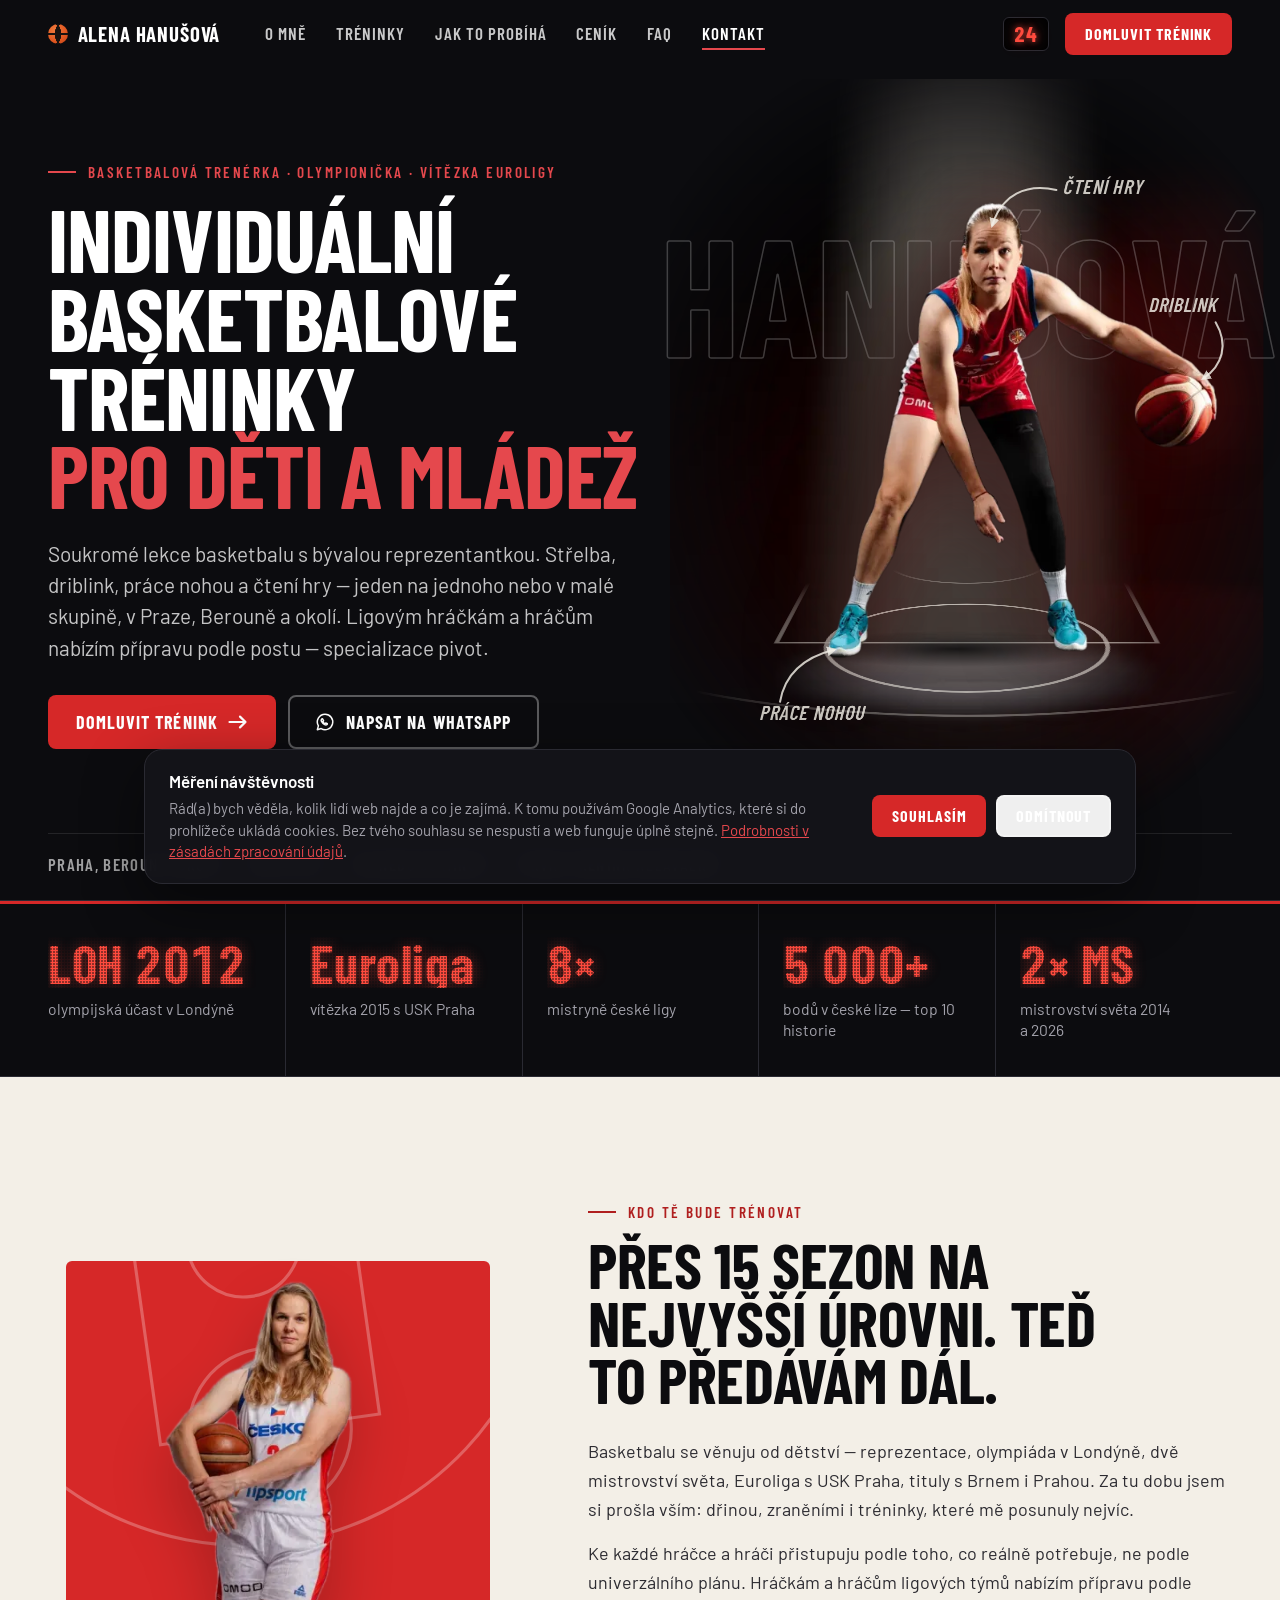
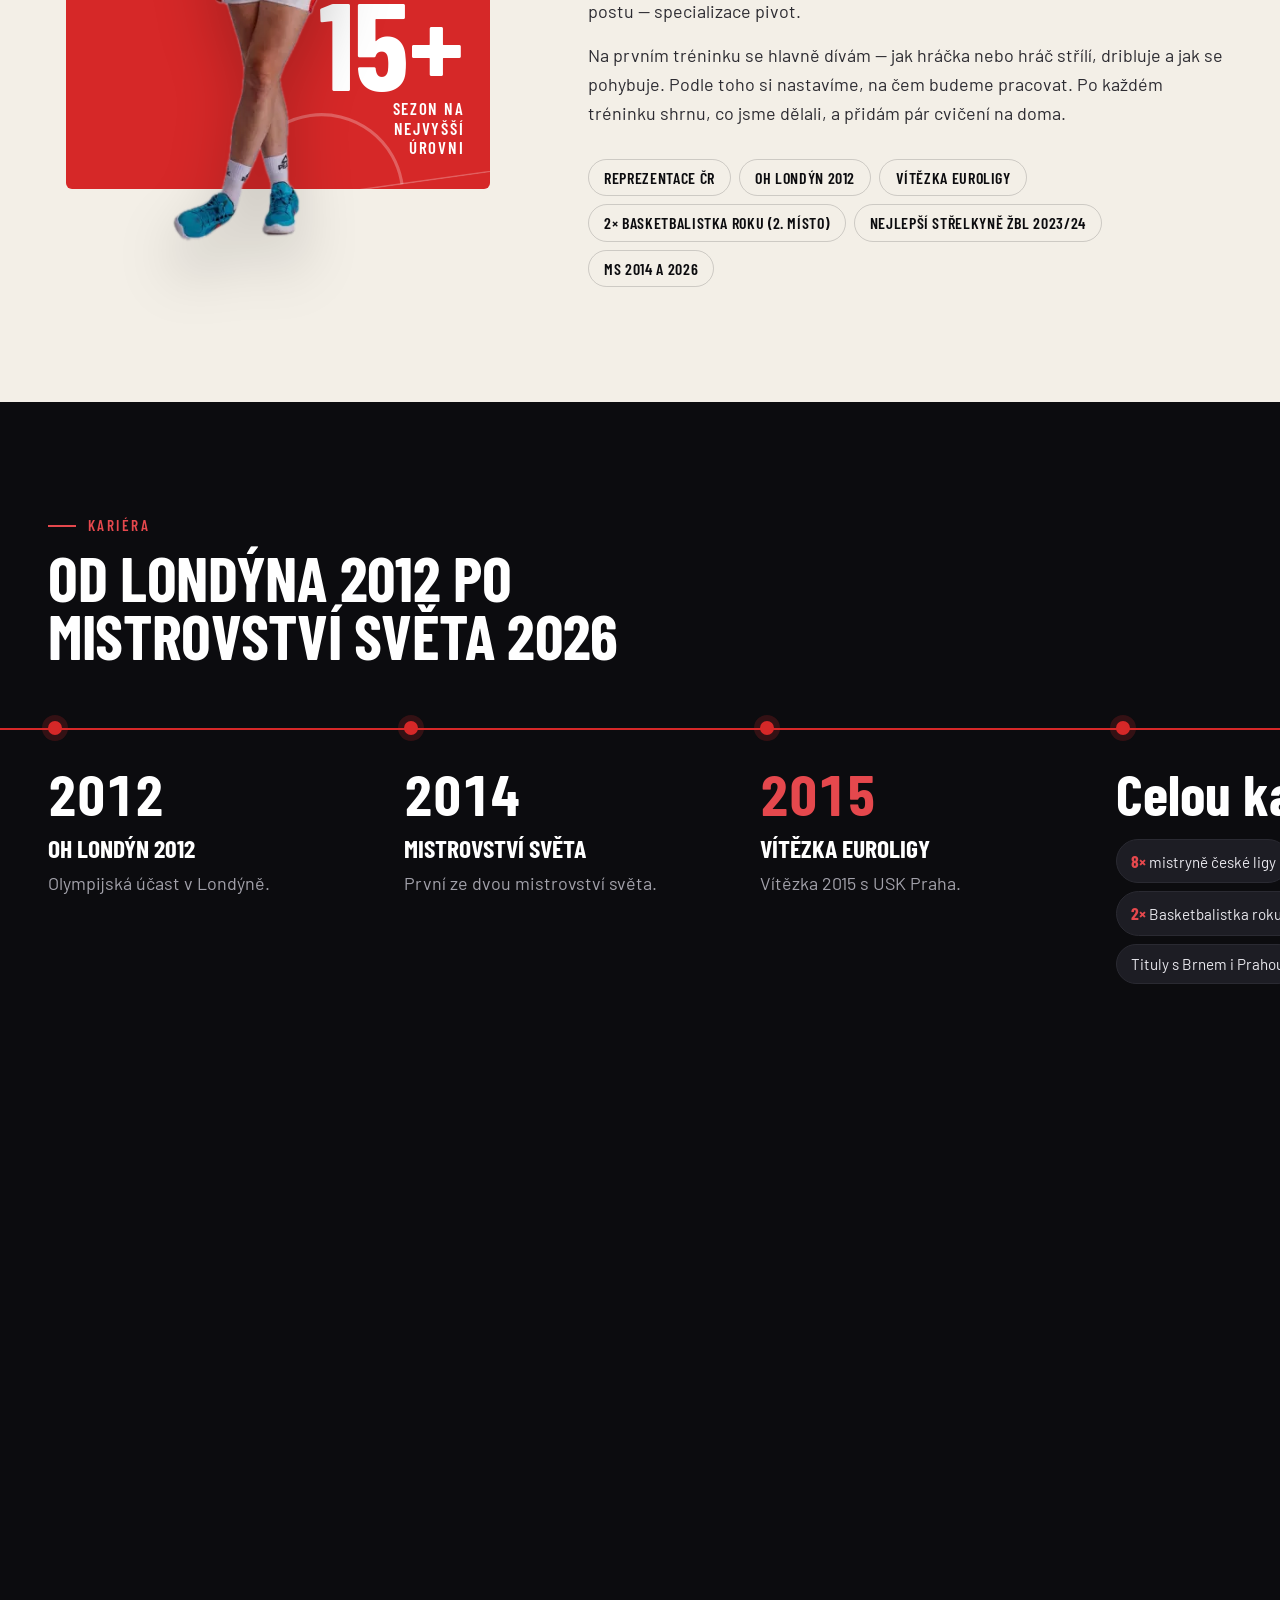
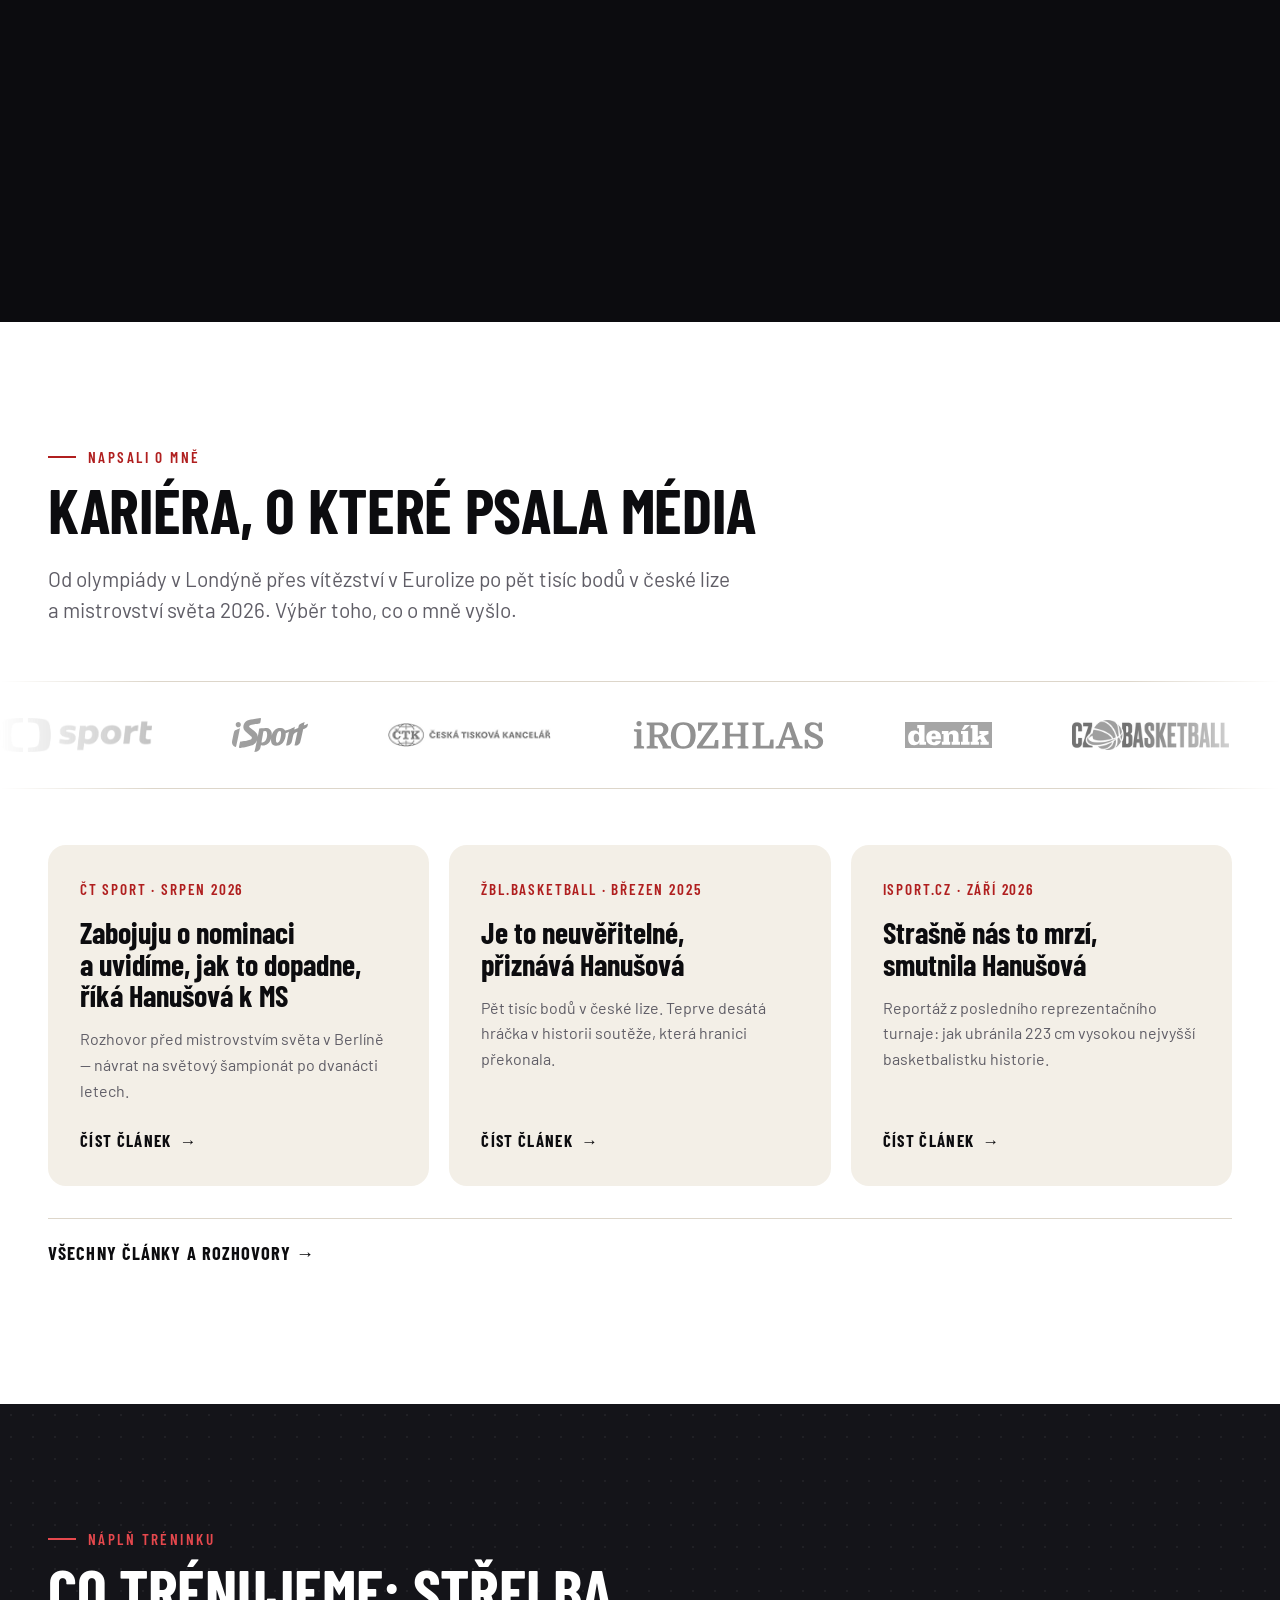
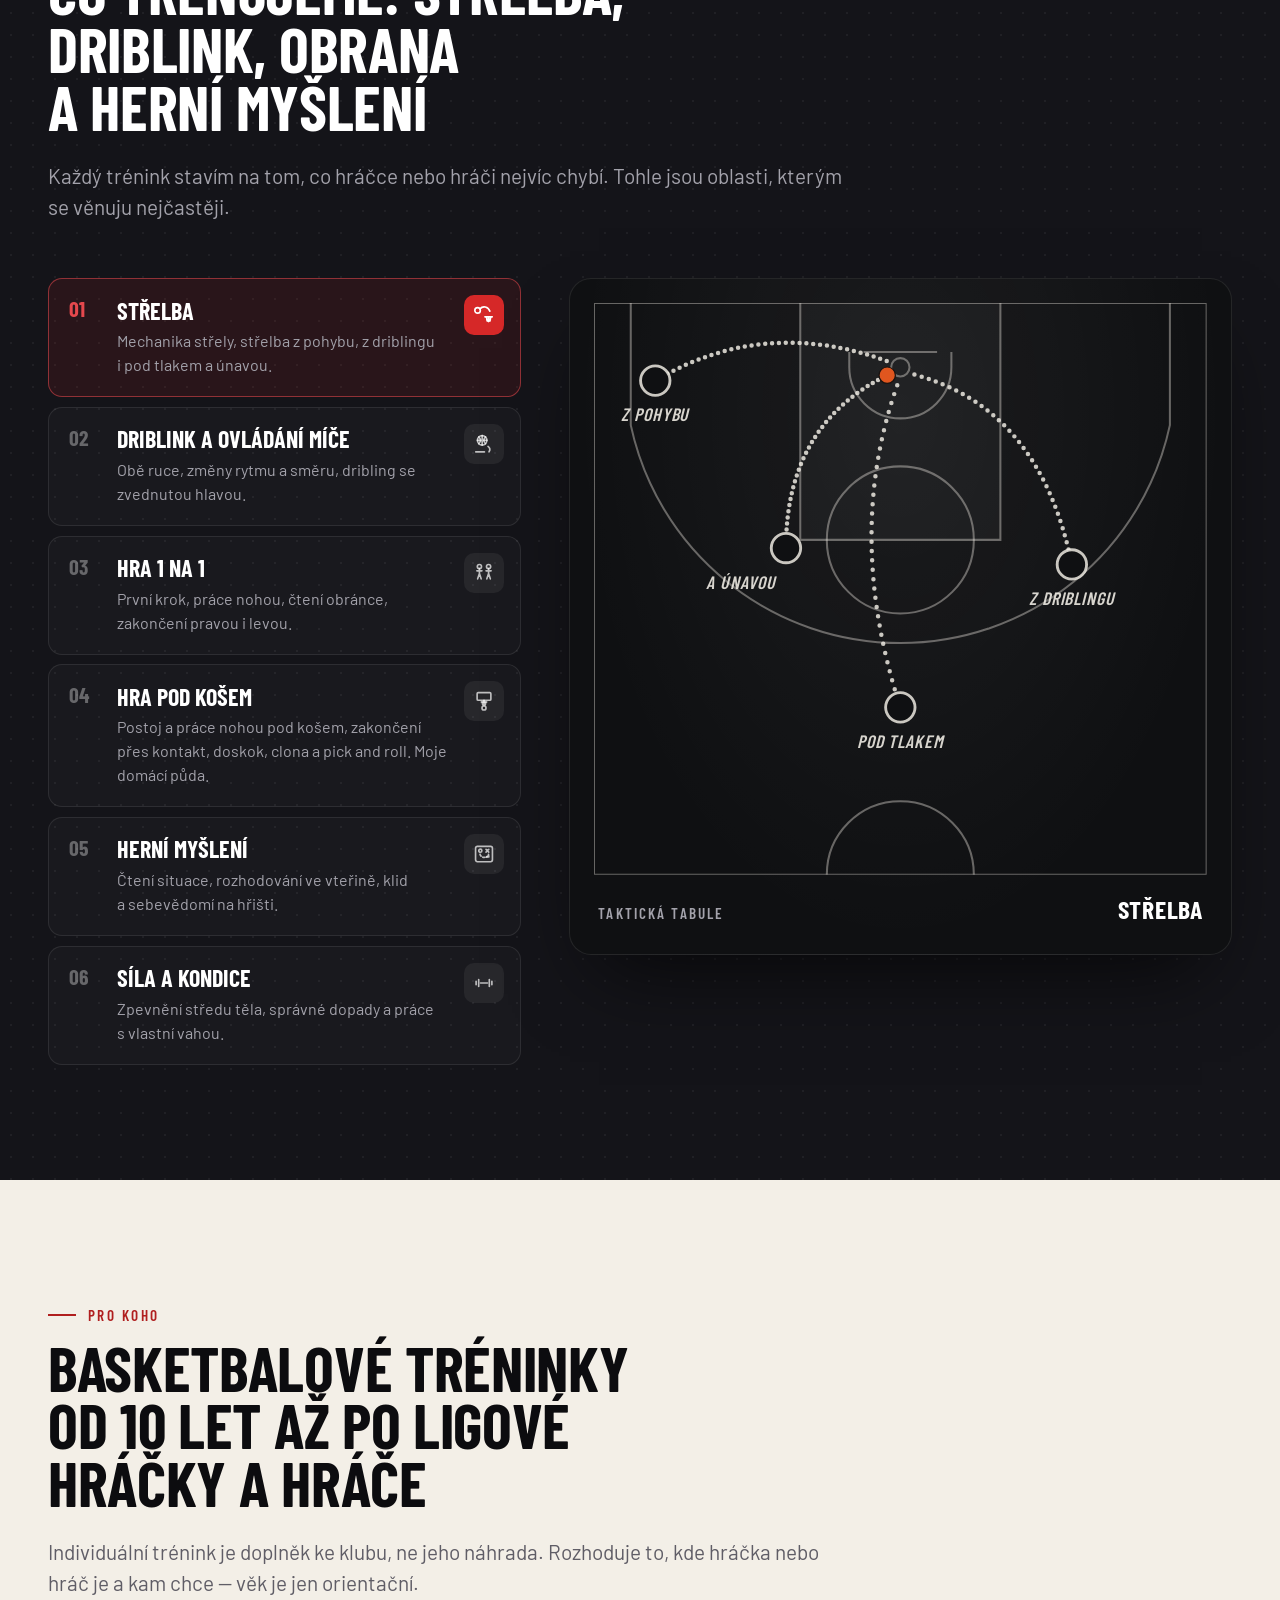
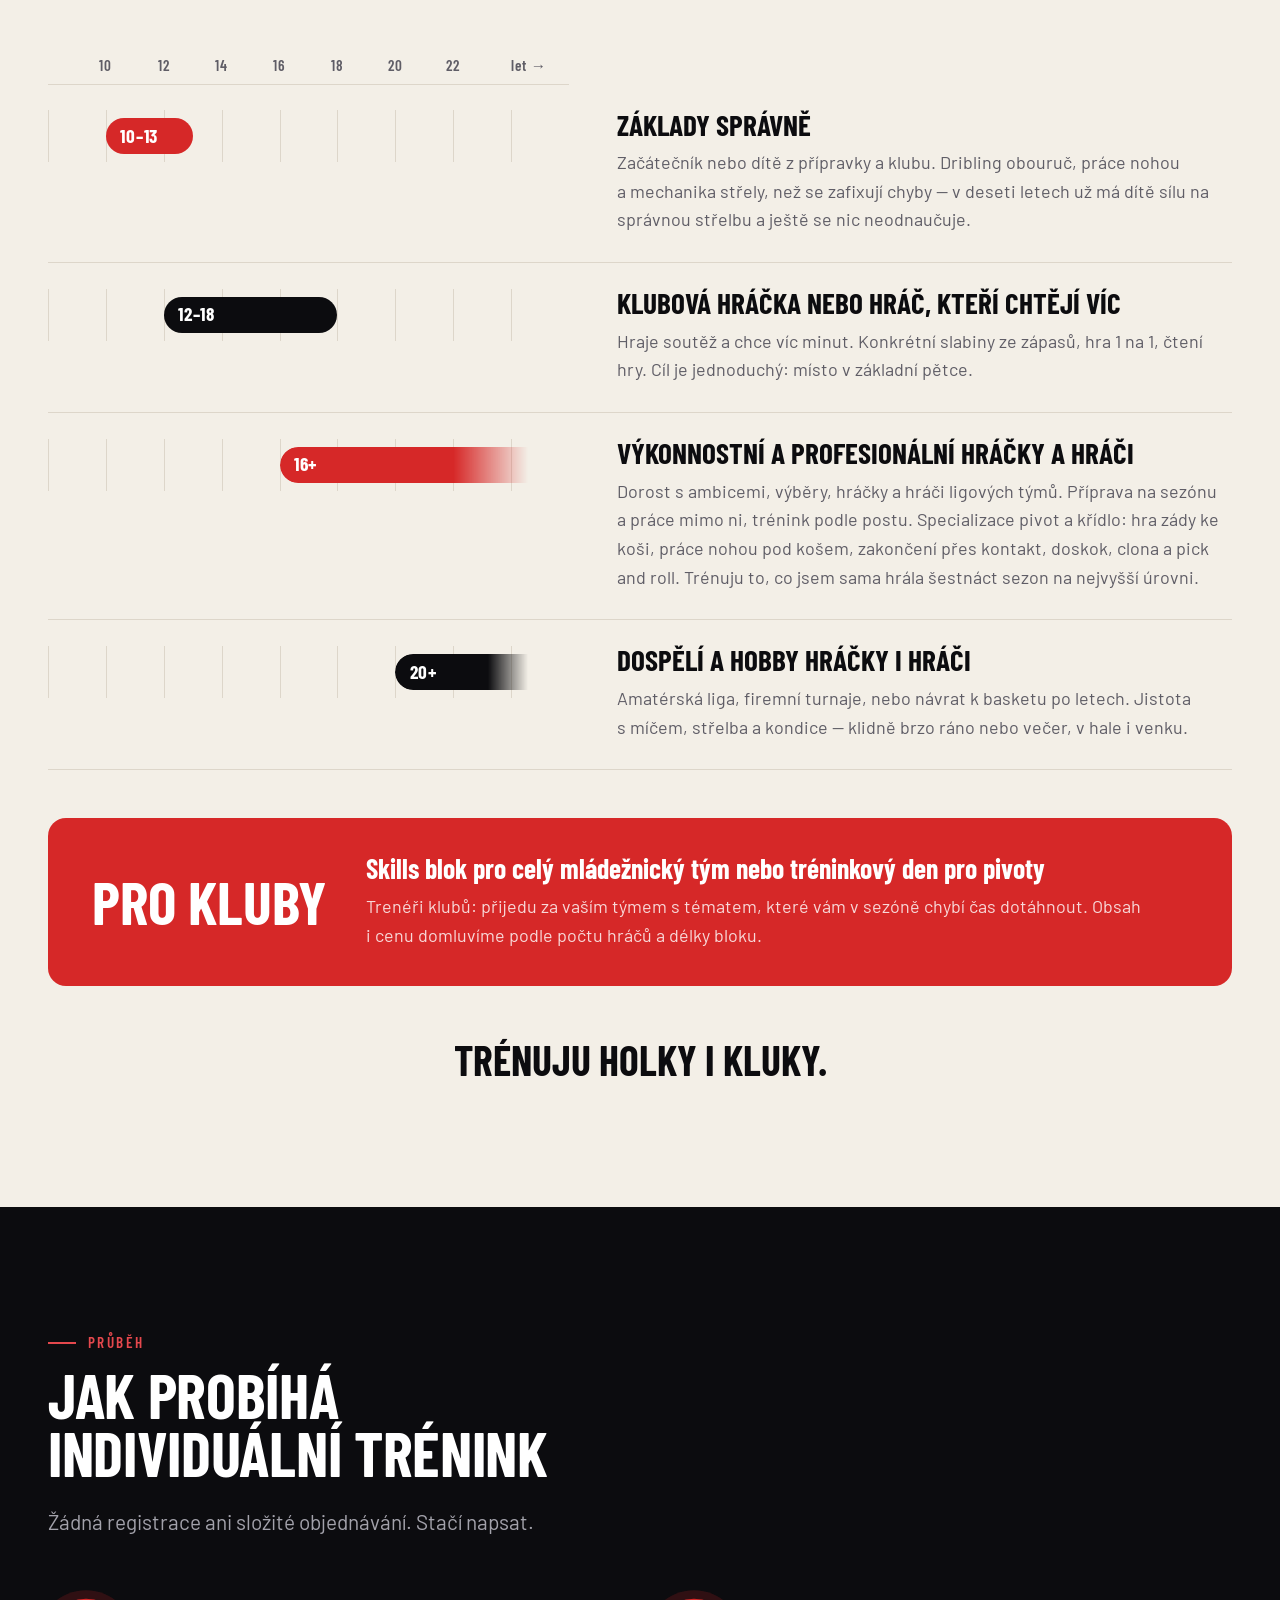
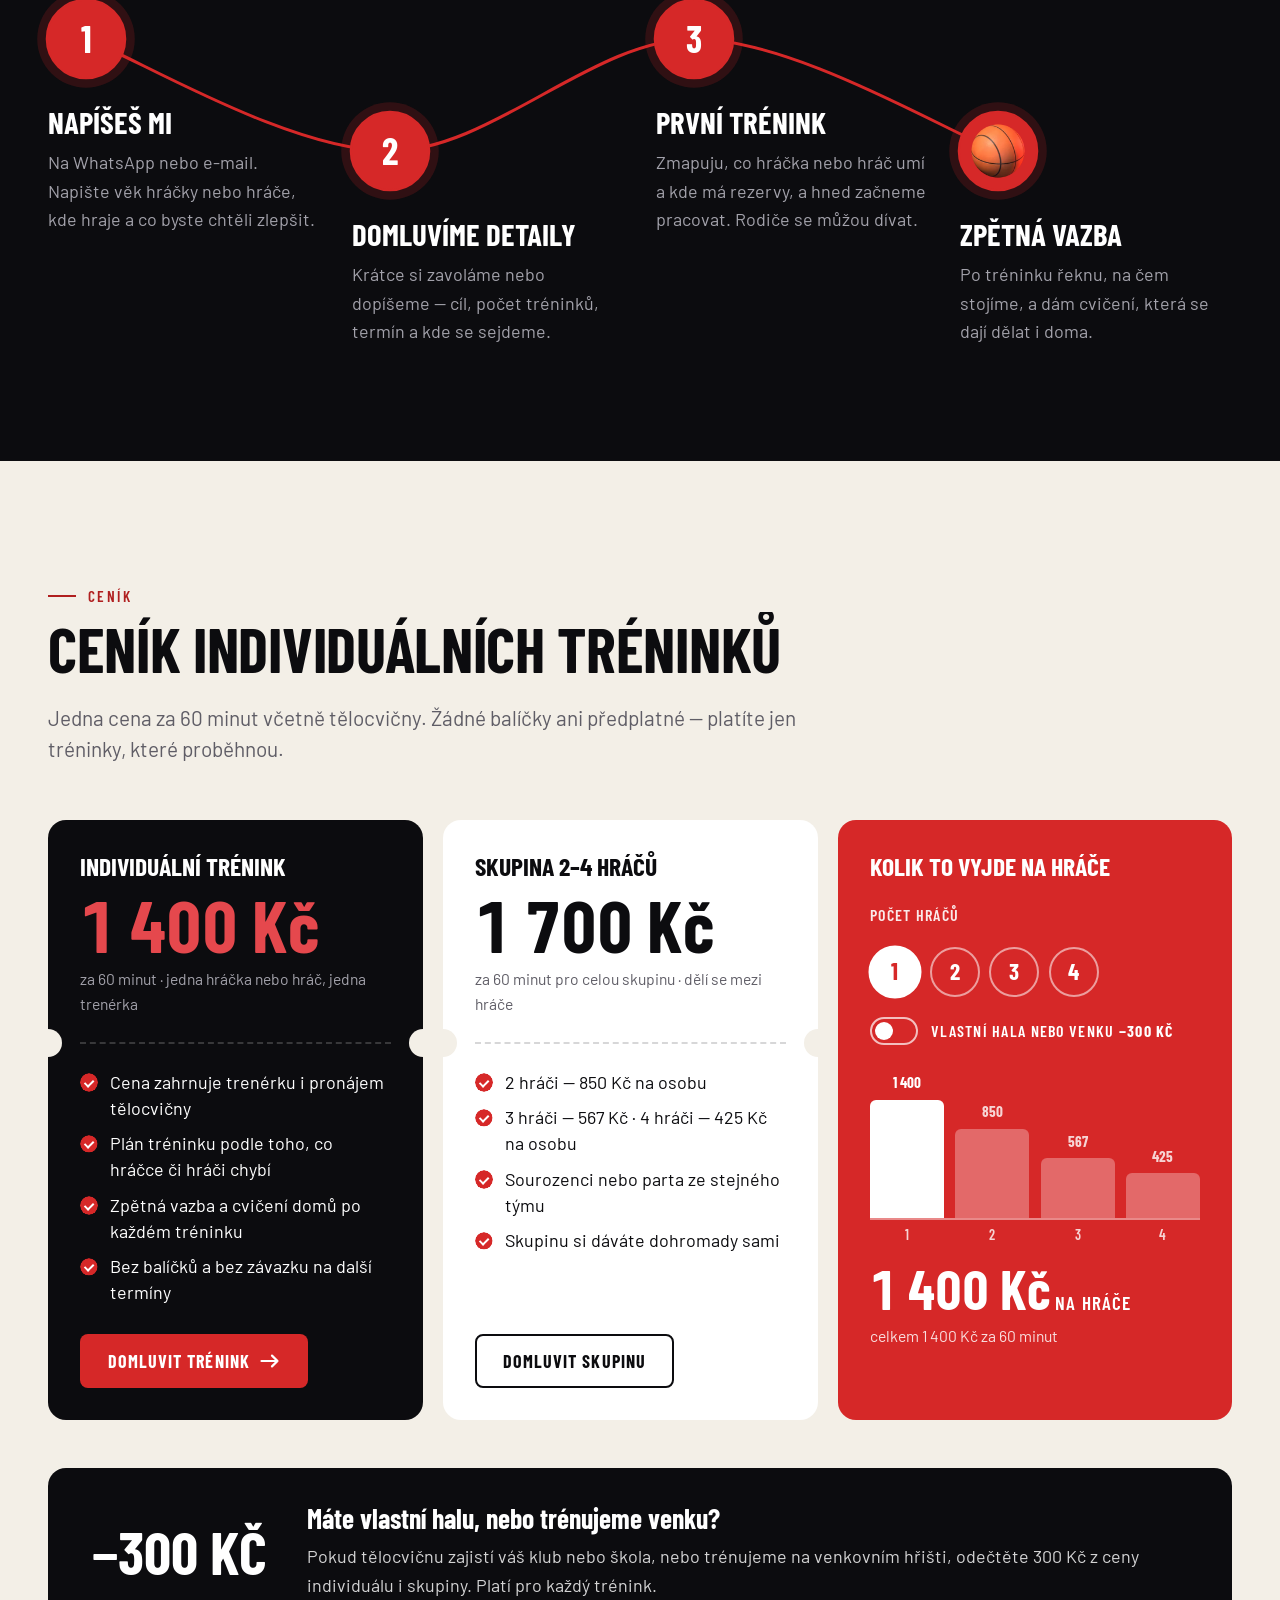
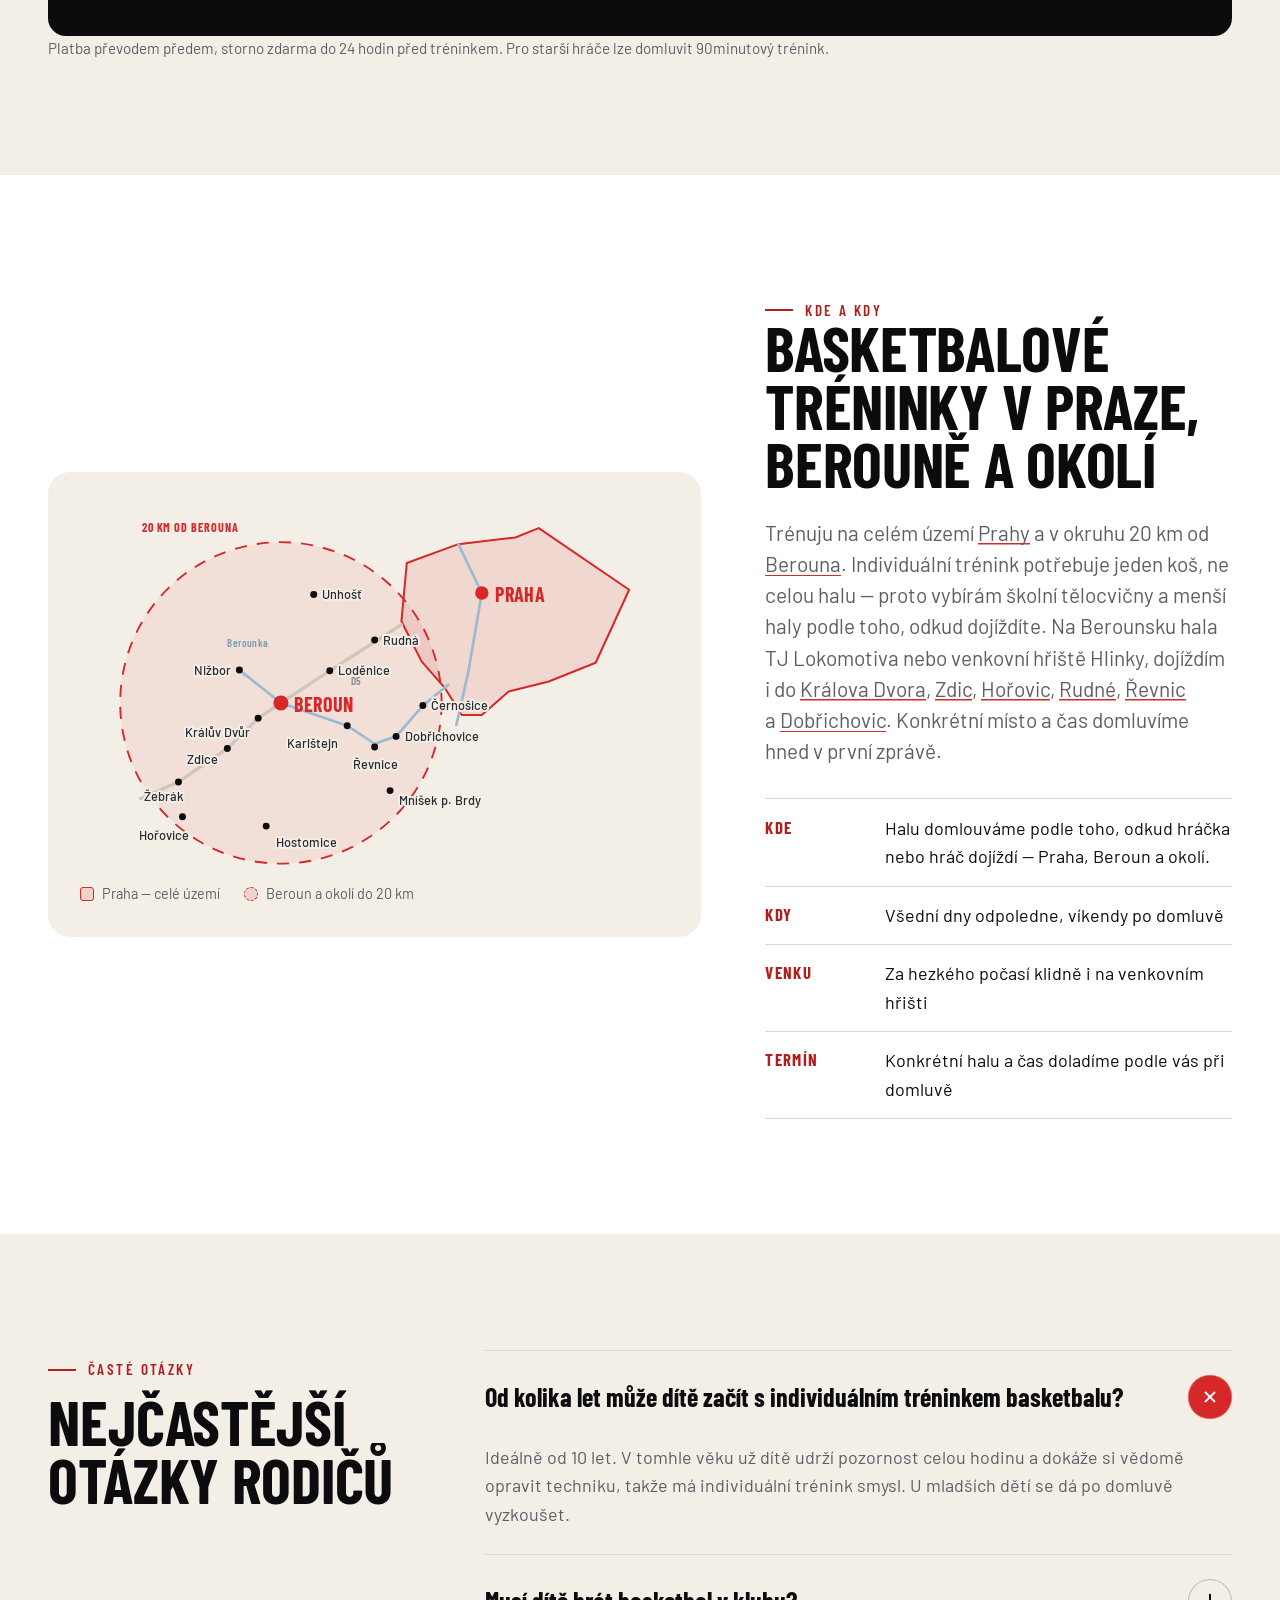
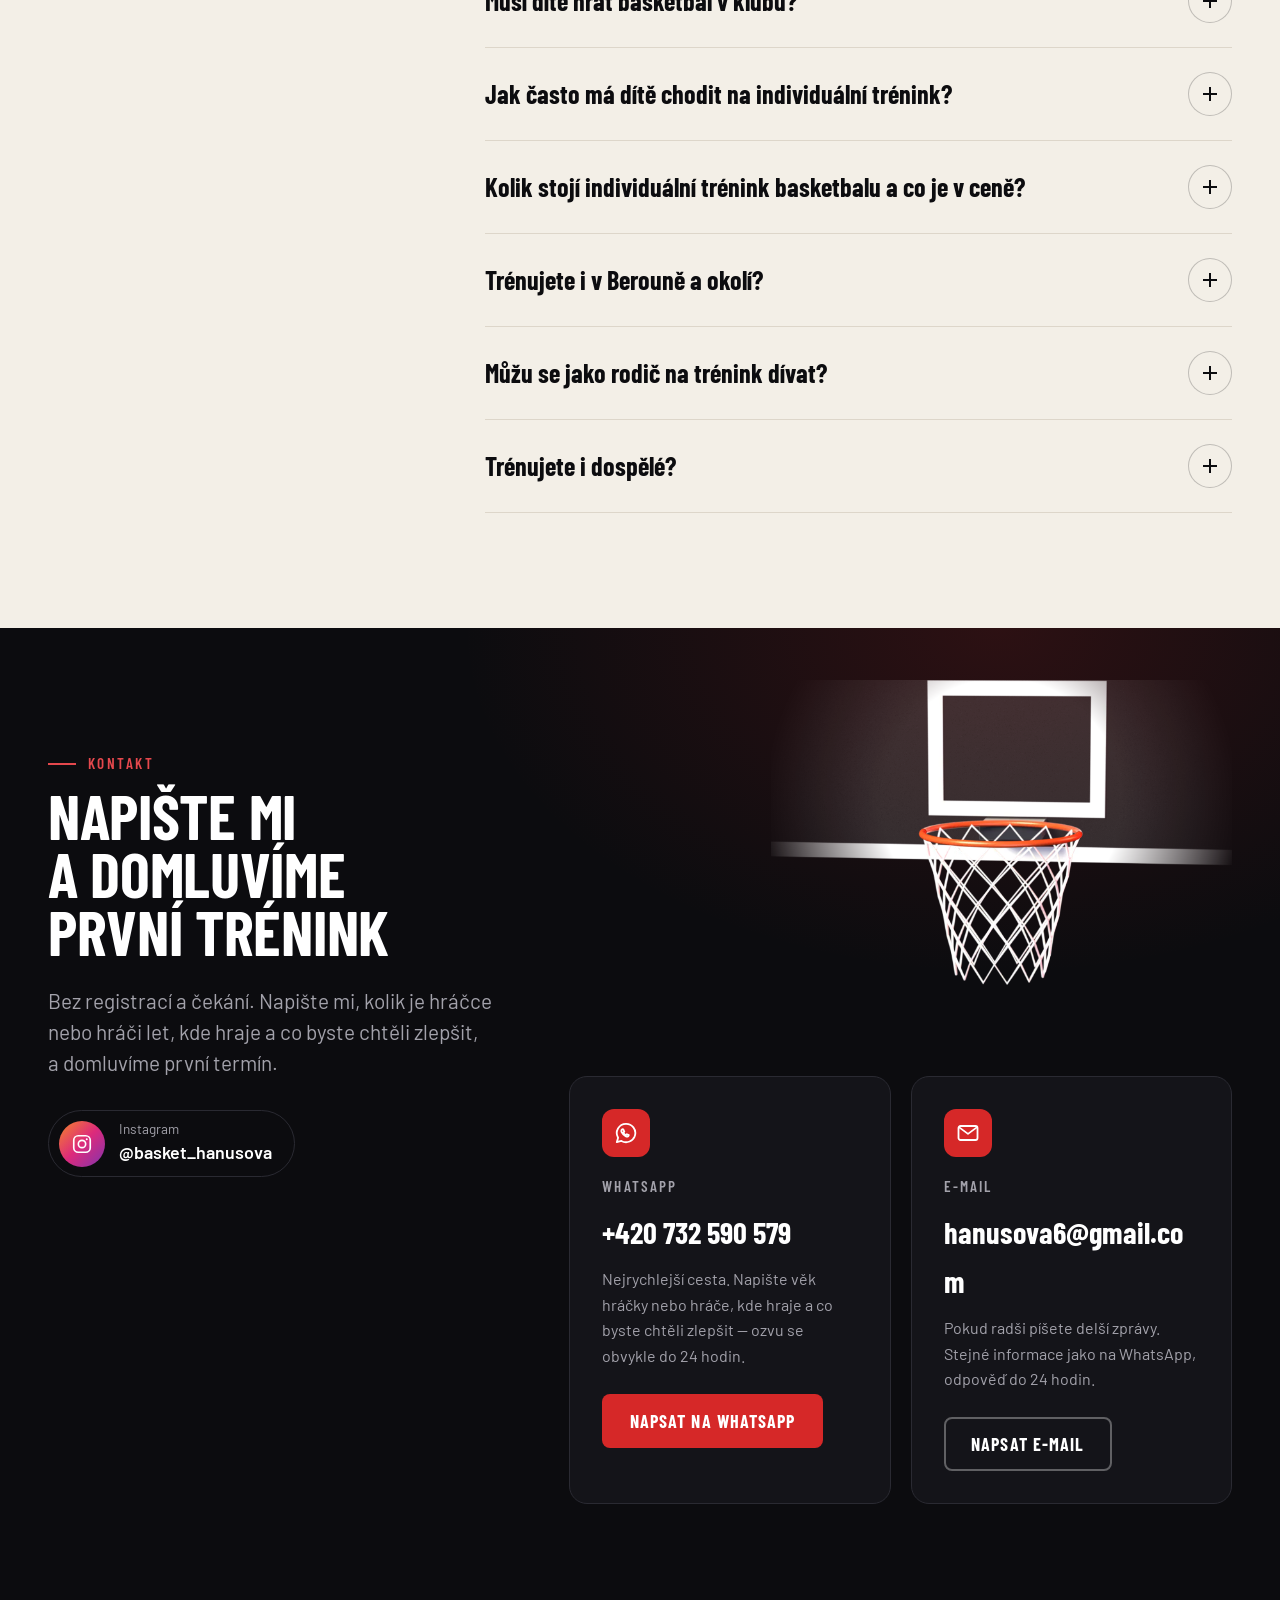
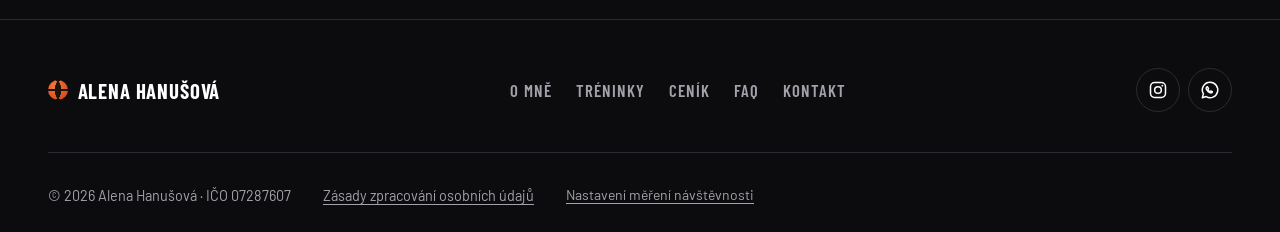
==== commit 8738b0a0: "foto edit" ====
--- a/index.html
+++ b/index.html
@@ -24,8 +24,8 @@
 
 <link rel="preload" href="/assets/fonts/barlow-condensed-700-latin.woff2" as="font" type="font/woff2" crossorigin>
 <link rel="preload" href="/assets/fonts/barlow-400-latin.woff2" as="font" type="font/woff2" crossorigin>
-<link rel="preload" href="/assets/img/hriste/alena-dribling.webp" as="image" type="image/webp" fetchpriority="high"
-      imagesrcset="/assets/img/hriste/alena-dribling-600.webp 600w, /assets/img/hriste/alena-dribling.webp 960w"
+<link rel="preload" href="/assets/img/hriste/alena-dribling.webp?v=2" as="image" type="image/webp" fetchpriority="high"
+      imagesrcset="/assets/img/hriste/alena-dribling-600.webp?v=2 600w, /assets/img/hriste/alena-dribling.webp?v=2 960w"
       imagesizes="(min-width: 1024px) 46vw, 92vw">
 <link rel="stylesheet" href="/assets/css/style.css?v=2026-10">
 
@@ -136,8 +136,8 @@
       <p class="stage__name" aria-hidden="true"><span>Hanušová</span></p>
       <div class="stage__player">
         <span class="stage__shadow" aria-hidden="true"></span>
-        <img src="/assets/img/hriste/alena-dribling.webp"
-             srcset="/assets/img/hriste/alena-dribling-600.webp 600w, /assets/img/hriste/alena-dribling.webp 960w"
+        <img src="/assets/img/hriste/alena-dribling.webp?v=2"
+             srcset="/assets/img/hriste/alena-dribling-600.webp?v=2 600w, /assets/img/hriste/alena-dribling.webp?v=2 960w"
              sizes="(min-width: 1024px) 46vw, 92vw" width="960" height="1200" fetchpriority="high" decoding="async"
              alt="Alena Hanušová, basketbalová trenérka, při driblingu — studiová fotografie v reprezentačním dresu">
         <!-- Trenérské poznámky křídou. Slova jsou z perexu, proto aria-hidden. -->
--- a/assets/css/style.css
+++ b/assets/css/style.css
@@ -467,27 +467,15 @@
   height: 20px;
 }
 
-/* šipka, která při najetí popojede */
+/* šipka, která při najetí popojede; SVG maska, barvu bere z textu */
 .btn__arrow {
-  position: relative;
-  width: 18px;
-  height: 2px;
+  flex: none;
+  width: 20px;
+  height: 14px;
   background: currentColor;
+  -webkit-mask: url("data:image/svg+xml,%3Csvg xmlns='http://www.w3.org/2000/svg' viewBox='0 0 20 14' fill='none' stroke='%23000' stroke-width='2.2' stroke-linecap='round' stroke-linejoin='round'%3E%3Cpath d='M1.5 7h16M12 1.6 17.5 7 12 12.4'/%3E%3C/svg%3E") center / contain no-repeat;
+  mask: url("data:image/svg+xml,%3Csvg xmlns='http://www.w3.org/2000/svg' viewBox='0 0 20 14' fill='none' stroke='%23000' stroke-width='2.2' stroke-linecap='round' stroke-linejoin='round'%3E%3Cpath d='M1.5 7h16M12 1.6 17.5 7 12 12.4'/%3E%3C/svg%3E") center / contain no-repeat;
   transition: transform .35s var(--ease);
-}
-
-.btn__arrow::after {
-  content: '';
-  position: absolute;
-  right: 0;
-  top: -4px;
-  width: 8px;
-  height: 8px;
-  border-top: 2px solid currentColor;
-  border-right: 2px solid currentColor;
-  transform: rotate(45deg);
-  transform-origin: 100% 0;
-  margin-top: 1px;
 }
 
 .btn:hover .btn__arrow,
